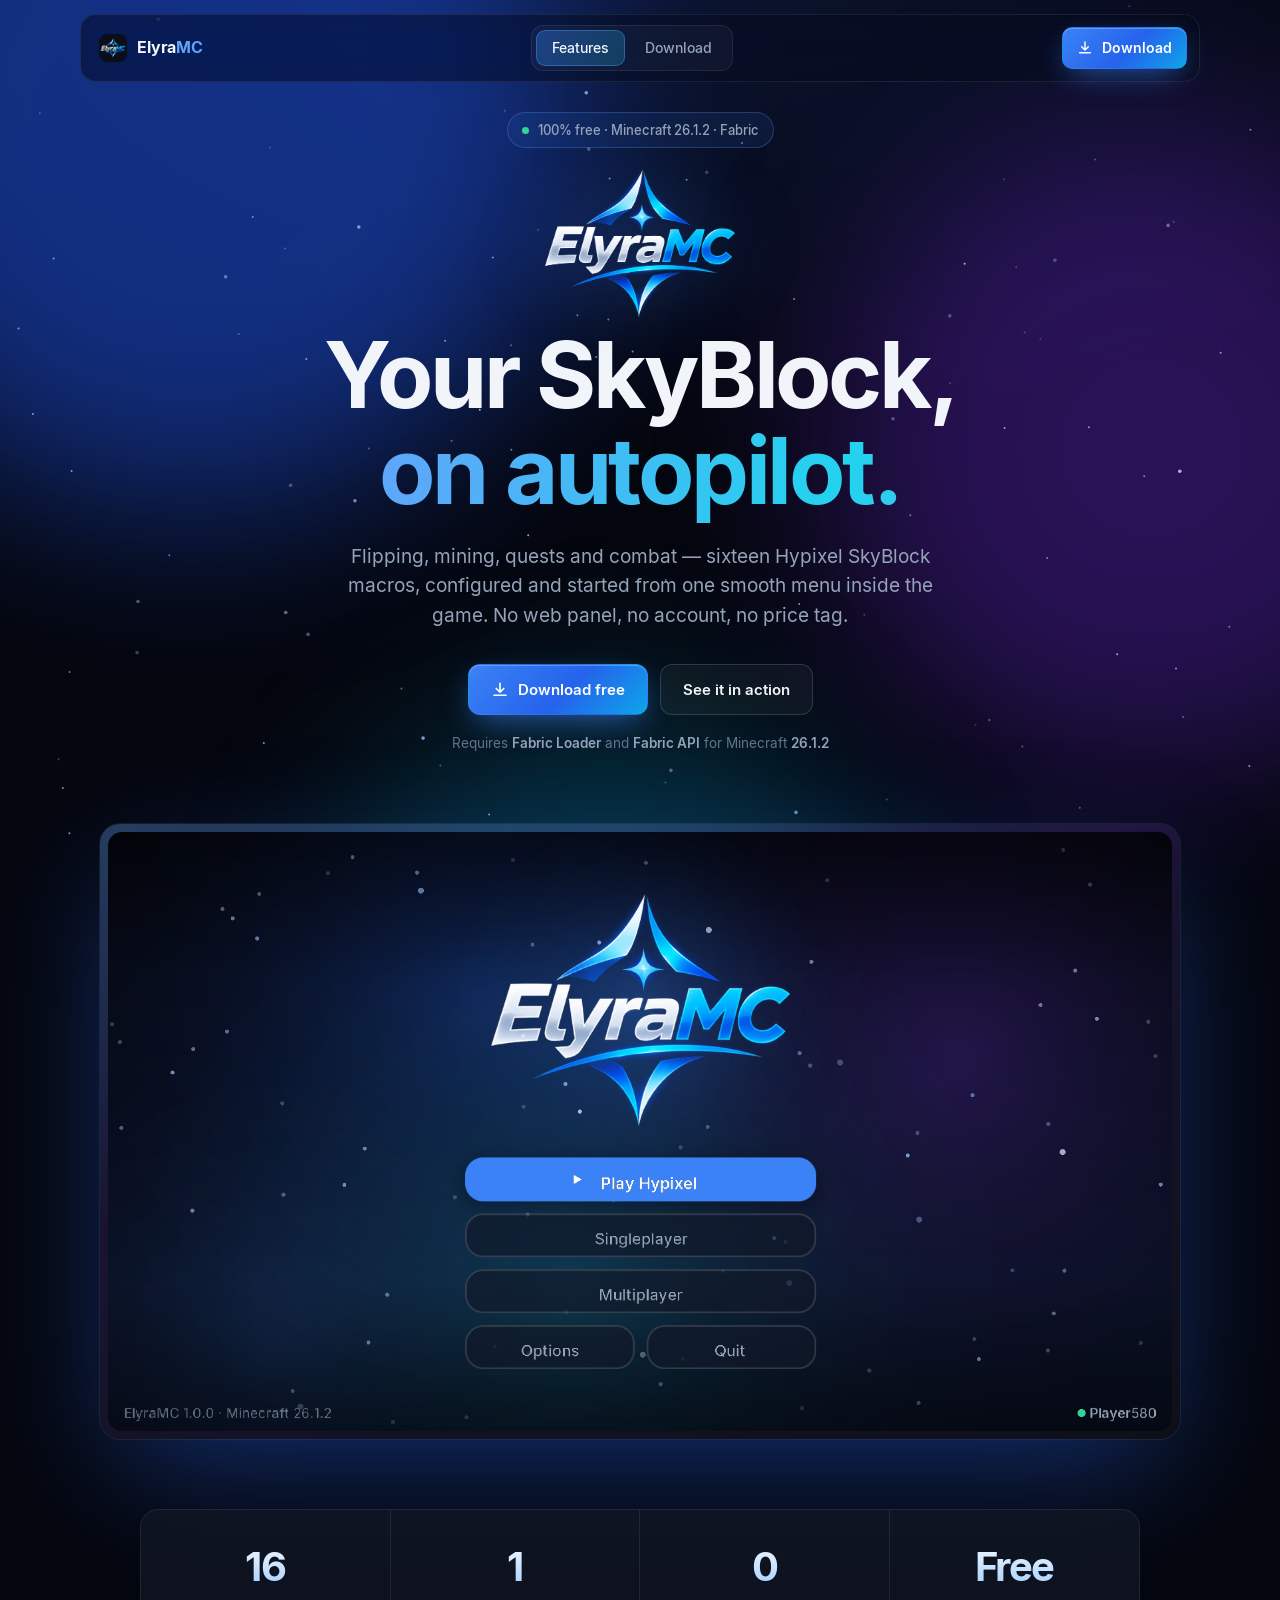
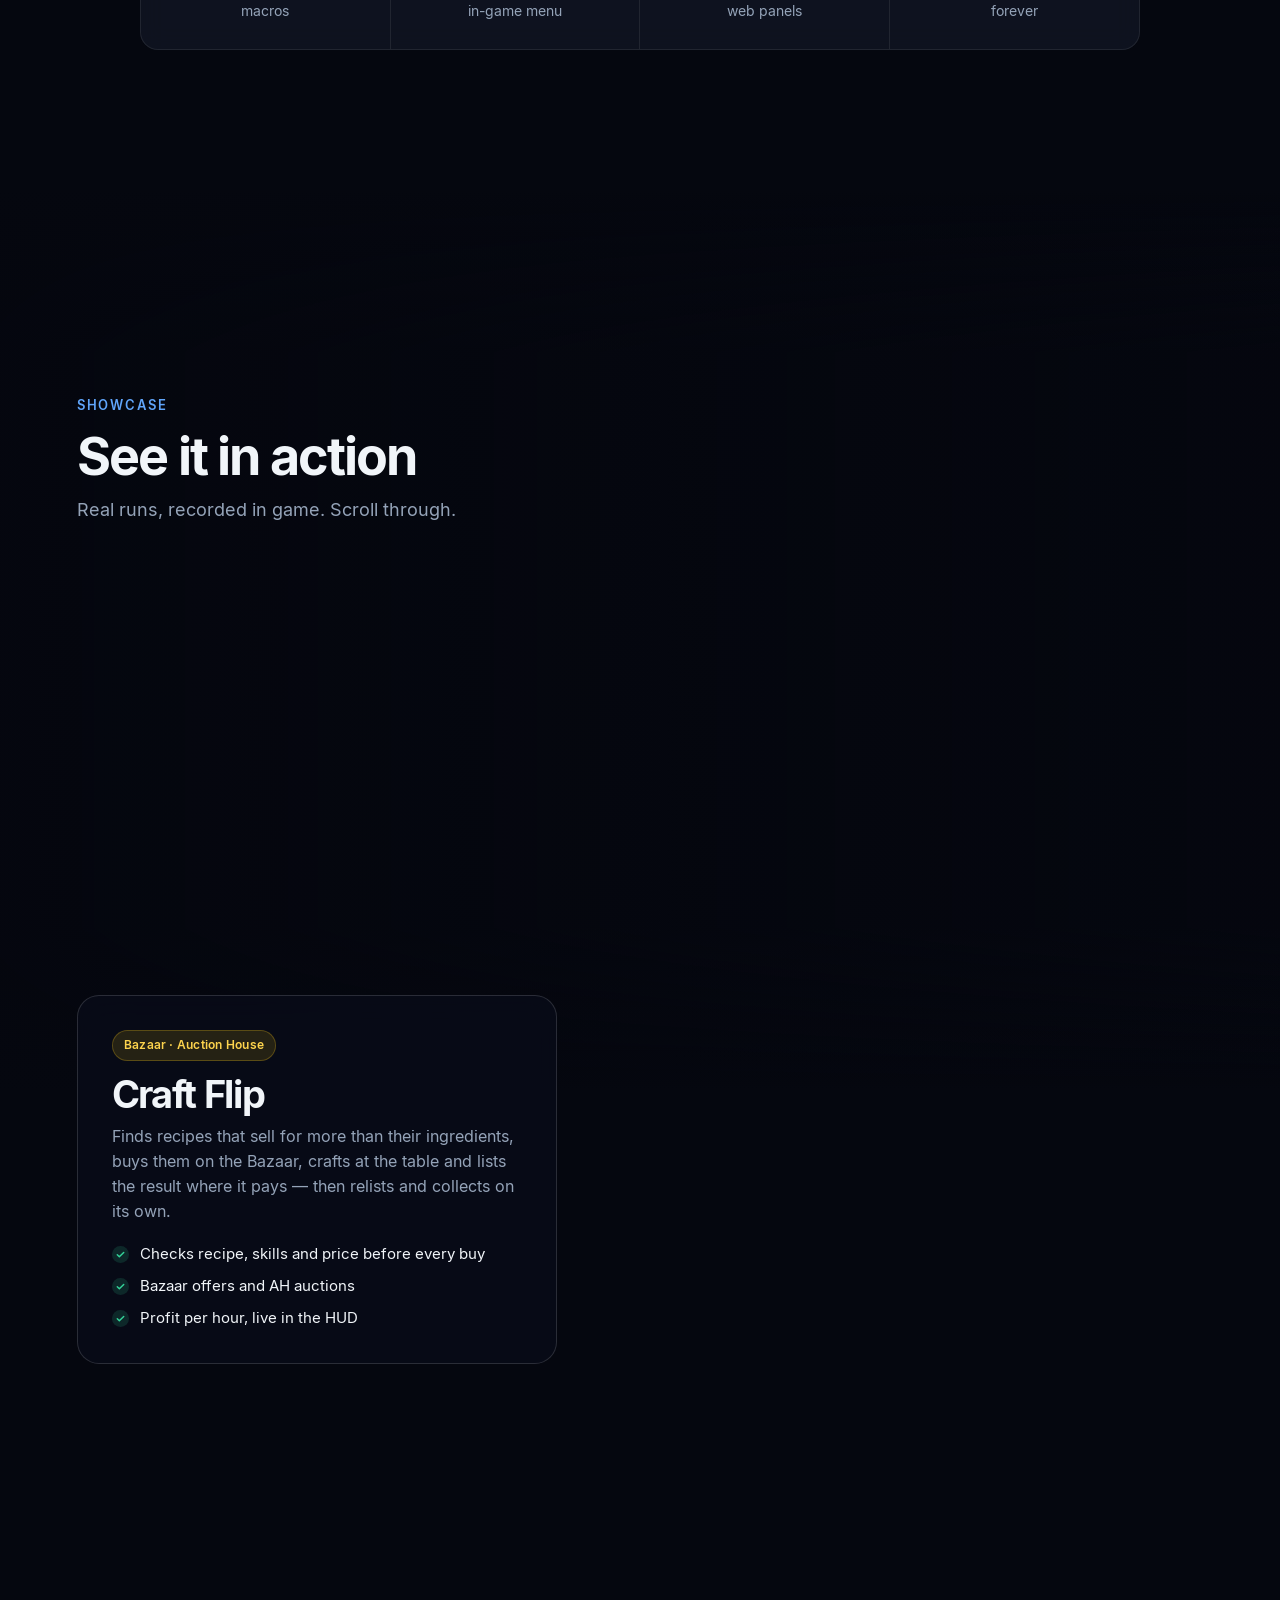
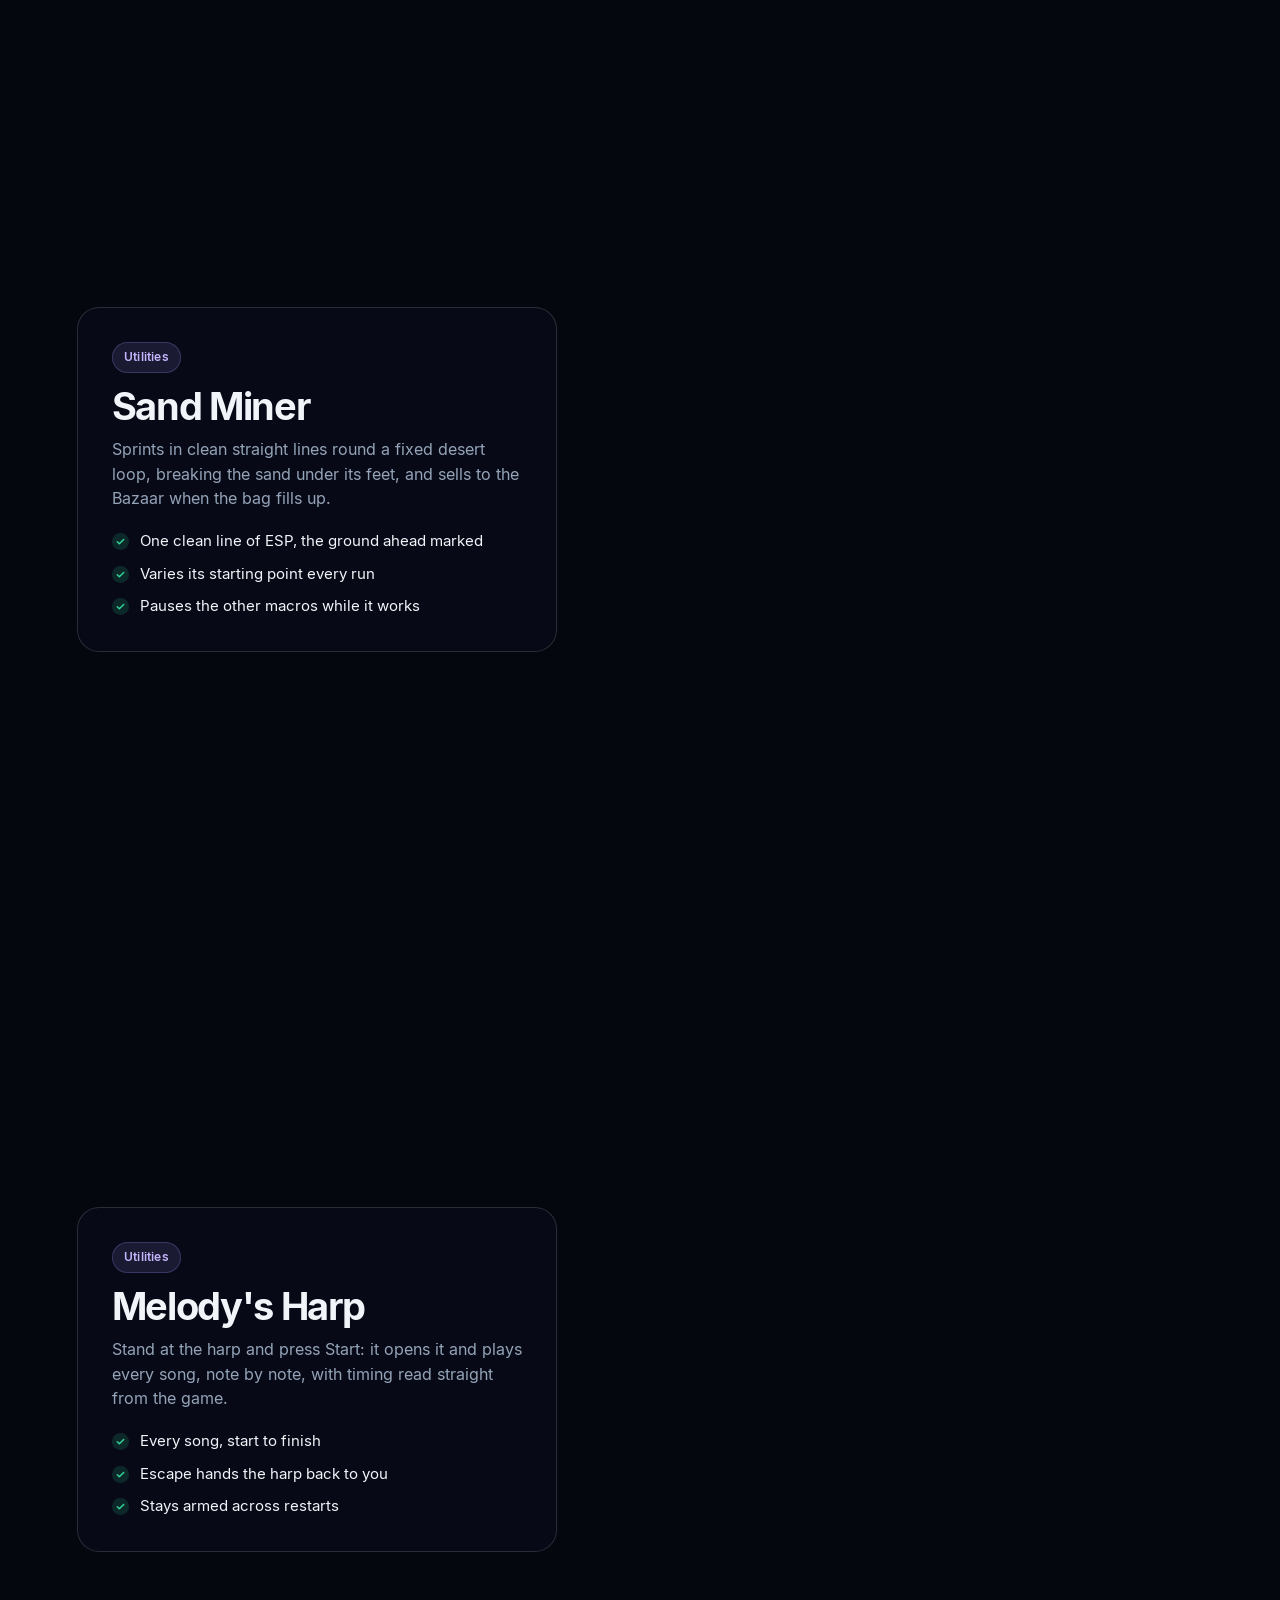
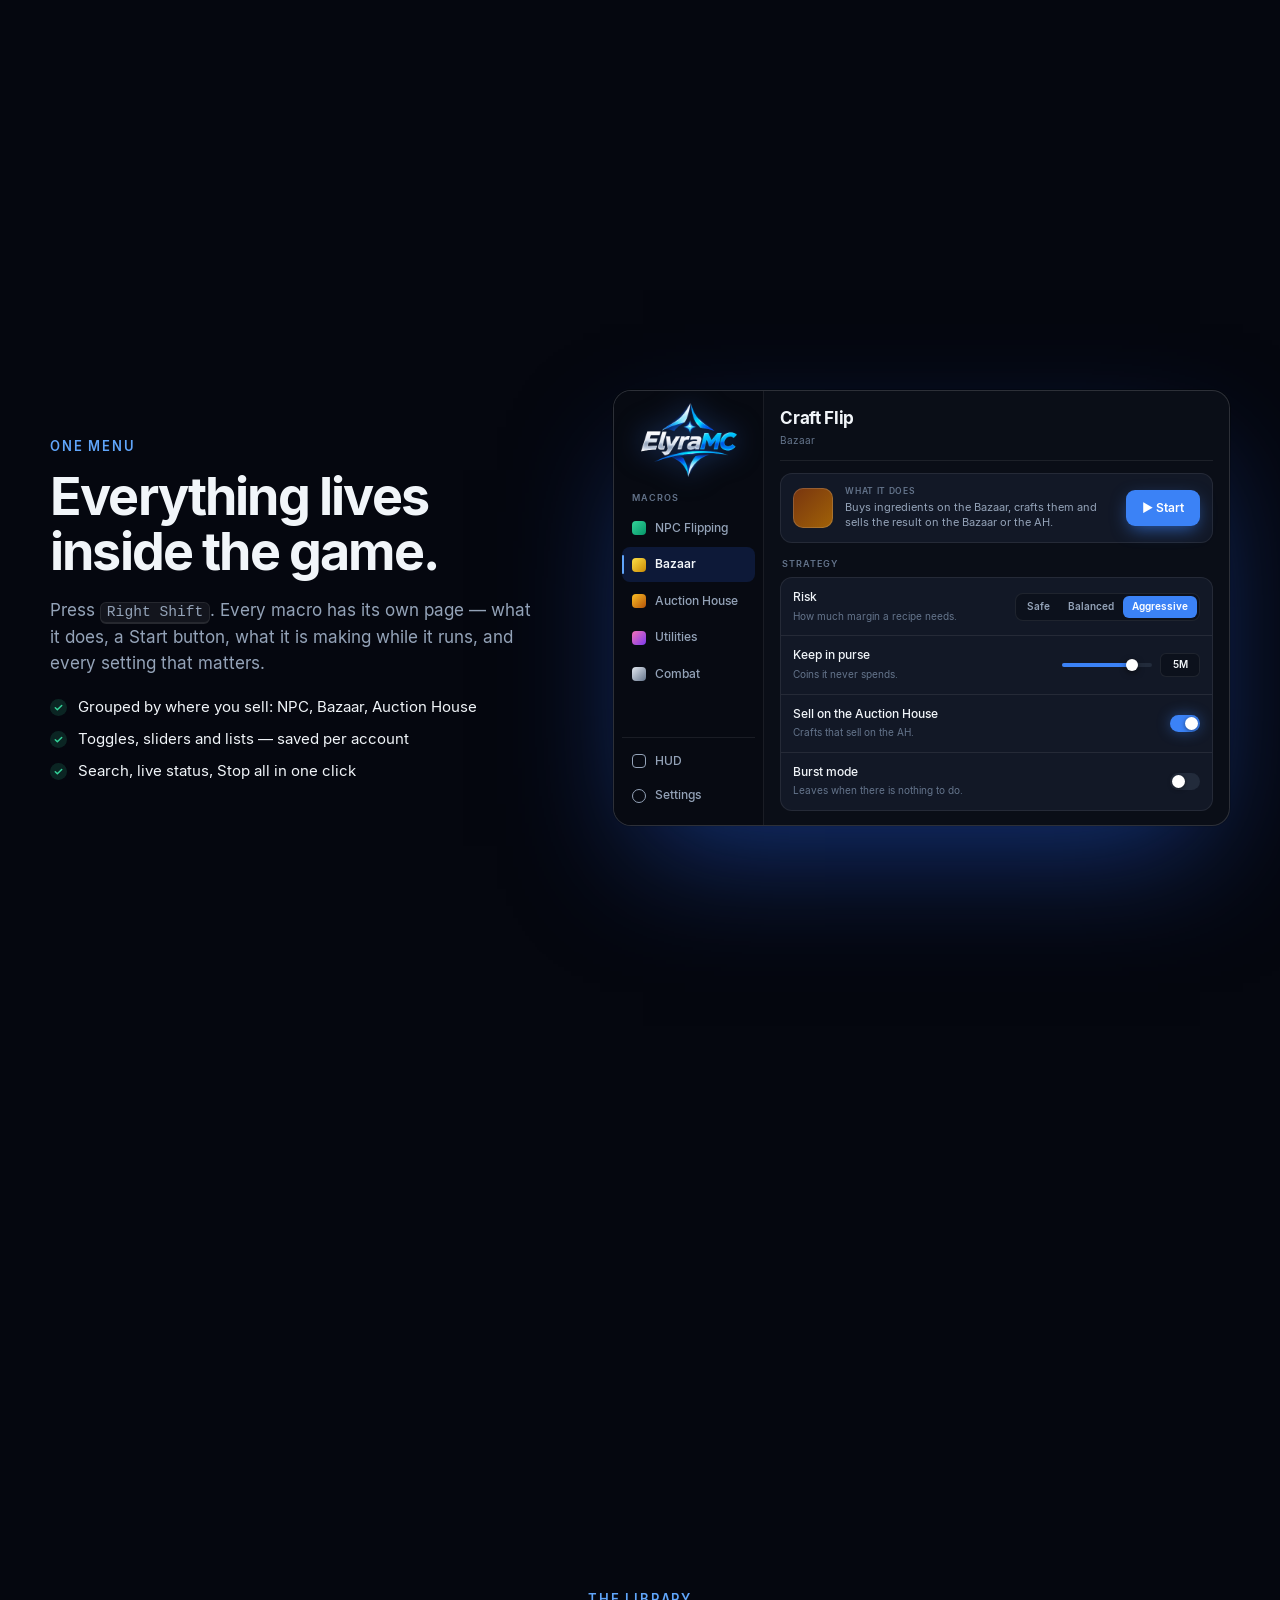
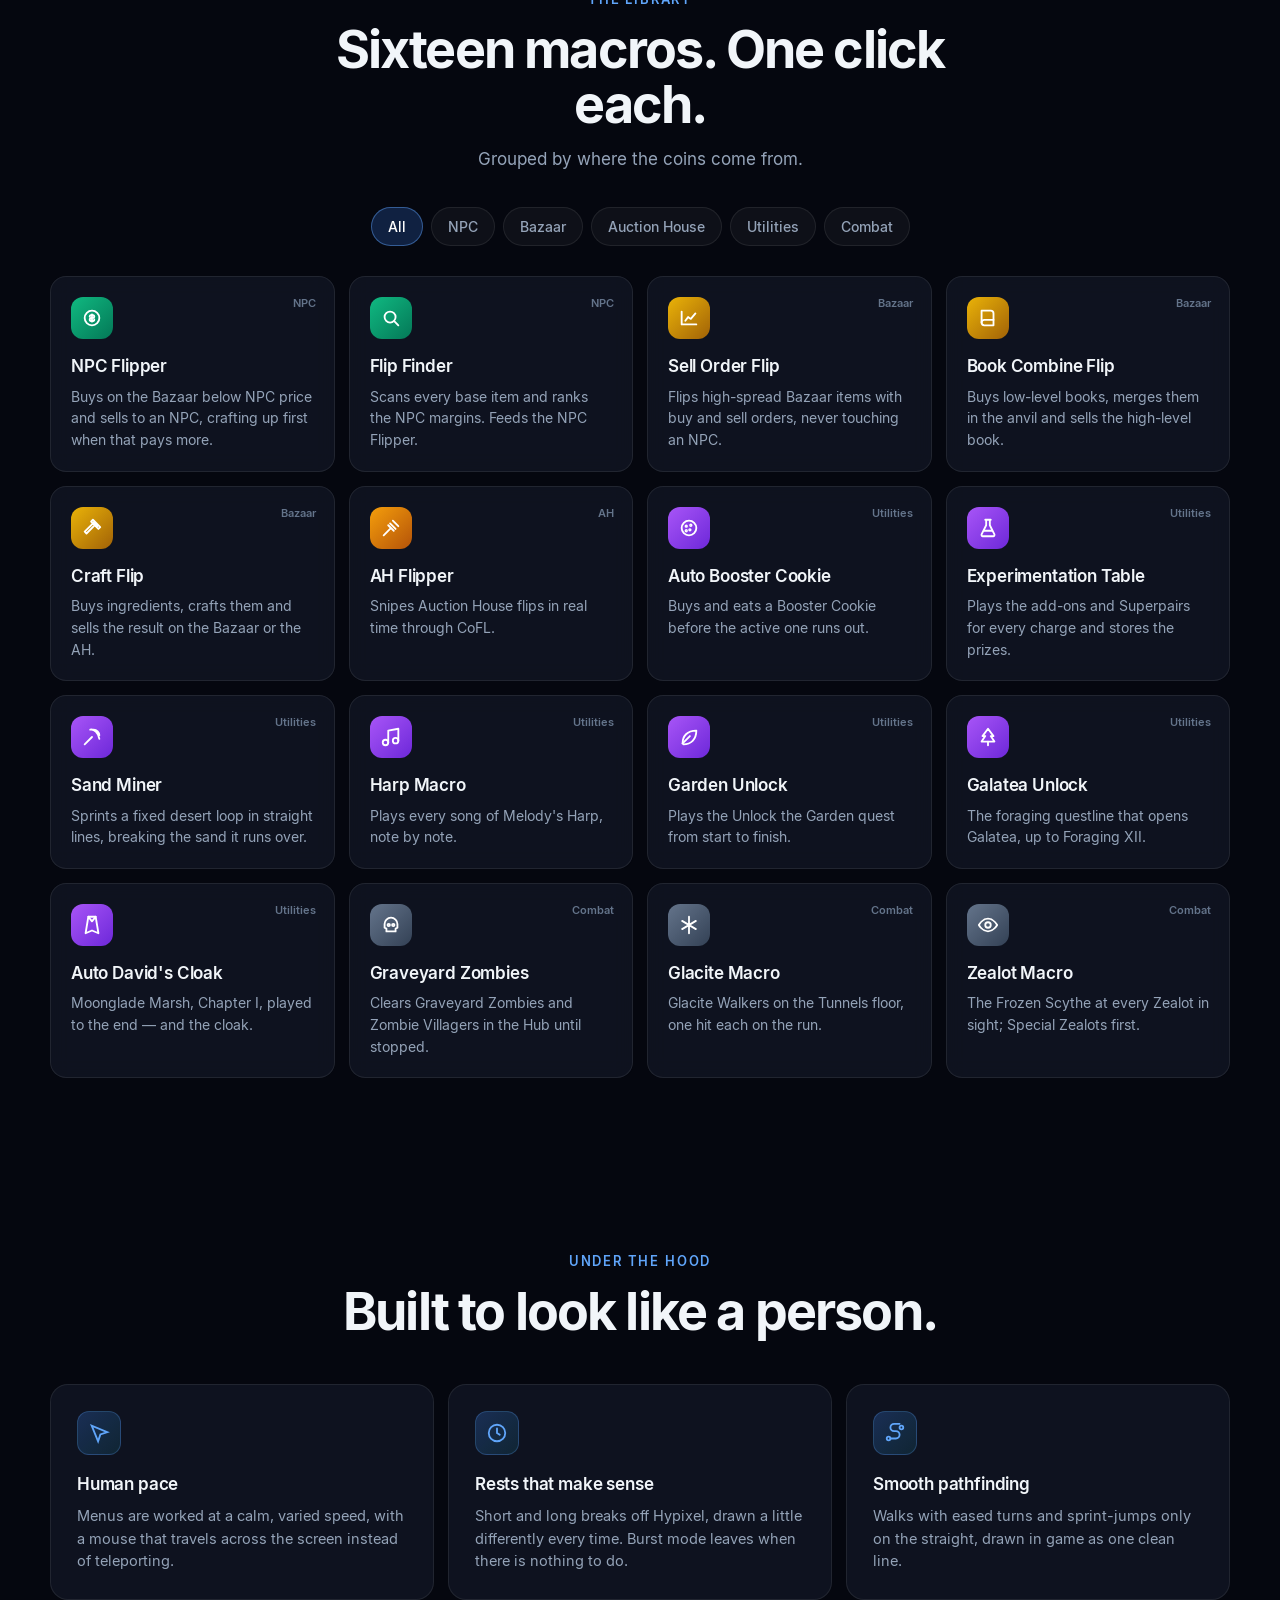
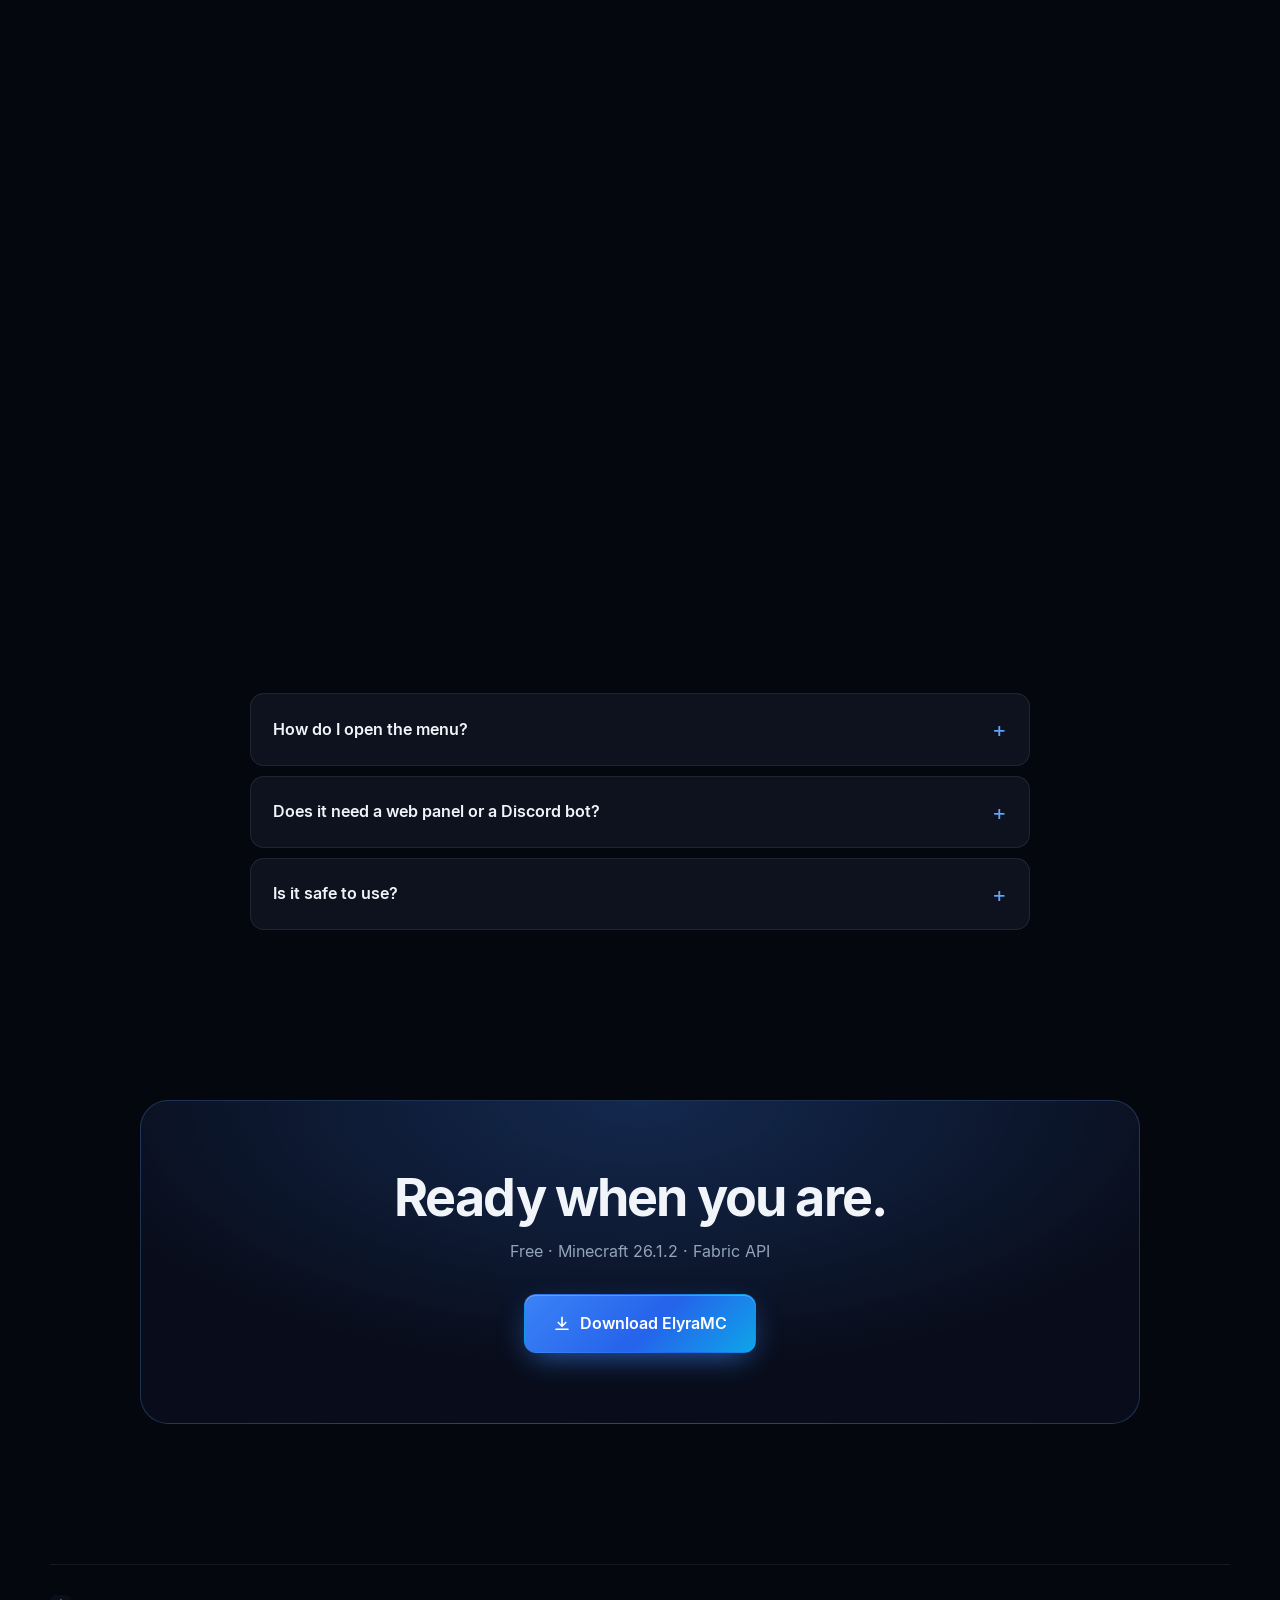
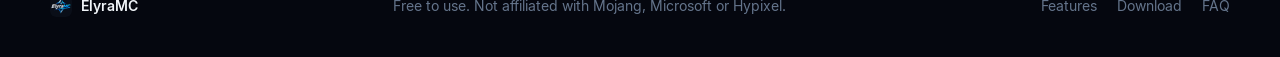
==== index.html @ c01da73b "Download website: Features and Download tabs with video showcase Static site in website/: animated h" ====
<!doctype html>
<html lang="en">
<head>
  <meta charset="utf-8">
  <meta name="viewport" content="width=device-width, initial-scale=1">
  <title>ElyraMC — Free Hypixel SkyBlock Macros</title>
  <meta name="description" content="ElyraMC is a free Fabric mod for Minecraft 26.1.2 with Hypixel SkyBlock macros — flipping, mining, quests and combat — run from one smooth in-game menu.">
  <meta name="theme-color" content="#05070f">
  <link rel="icon" href="assets/img/icon.png">
  <link rel="stylesheet" href="style.css">
</head>
<body>
  <canvas id="sky" aria-hidden="true"></canvas>
  <div class="aurora" aria-hidden="true"><span></span><span></span><span></span></div>

  <header class="nav" id="nav">
    <a class="brand" href="#features" data-tab="features">
      <img src="assets/img/icon.png" alt="" width="28" height="28">
      <span>Elyra<b>MC</b></span>
    </a>
    <nav class="tabs" role="tablist">
      <a href="#features" data-tab="features" role="tab">Features</a>
      <a href="#download" data-tab="download" role="tab">Download</a>
      <span class="tab-pill" aria-hidden="true"></span>
    </nav>
    <a class="btn btn-primary btn-sm" href="#download" data-tab="download">
      <svg viewBox="0 0 24 24" aria-hidden="true"><path d="M12 3v12m0 0l-5-5m5 5l5-5M4 19h16"/></svg>
      Download
    </a>
  </header>

  <!-- ═══════════════════════════════ FEATURES ═══════════════════════════════ -->
  <main class="view" id="view-features">

    <section class="hero">
      <div class="badge reveal"><span class="dot"></span>100% free · Minecraft 26.1.2 · Fabric</div>
      <img class="hero-logo reveal" src="assets/img/logo.png" alt="ElyraMC" width="512" height="395">
      <h1 class="reveal">Your SkyBlock,<br><span class="grad">on autopilot.</span></h1>
      <p class="lead reveal">Flipping, mining, quests and combat — sixteen Hypixel SkyBlock macros, configured and started from one smooth menu inside the game. No web panel, no account, no price tag.</p>
      <div class="cta reveal">
        <a class="btn btn-primary" href="#download" data-tab="download">
          <svg viewBox="0 0 24 24" aria-hidden="true"><path d="M12 3v12m0 0l-5-5m5 5l5-5M4 19h16"/></svg>
          Download free
        </a>
        <a class="btn btn-ghost" href="#showcase">See it in action</a>
      </div>
      <p class="req reveal">Requires <b>Fabric Loader</b> and <b>Fabric API</b> for Minecraft <b>26.1.2</b></p>

      <div class="hero-shot reveal">
        <div class="frame">
          <img src="assets/img/shot-title.png" alt="ElyraMC's title screen in Minecraft" loading="lazy">
        </div>
      </div>
    </section>

    <section class="stats">
      <div class="stat reveal"><b data-count="16">0</b><span>macros</span></div>
      <div class="stat reveal"><b data-count="1">0</b><span>in-game menu</span></div>
      <div class="stat reveal"><b data-count="0">0</b><span>web panels</span></div>
      <div class="stat reveal"><b>Free</b><span>forever</span></div>
    </section>

    <!-- Showcase: the video behind the text changes as you scroll. -->
    <section class="showcase" id="showcase">
      <div class="showcase-stage" aria-hidden="true">
        <div class="video" data-video="NPHD6YFEWl4"></div>
        <div class="video" data-video="rk6HtUtJcAM"></div>
        <div class="video" data-video="0pKGJqAX6Tg"></div>
        <div class="stage-shade"></div>
      </div>
      <div class="showcase-head">
        <span class="eyebrow">Showcase</span>
        <h2>See it in action</h2>
        <p>Real runs, recorded in game. Scroll through.</p>
      </div>
      <div class="chapter" data-index="0">
        <div class="chapter-card">
          <span class="chip chip-bazaar">Bazaar · Auction House</span>
          <h3>Craft Flip</h3>
          <p>Finds recipes that sell for more than their ingredients, buys them on the Bazaar, crafts at the table and lists the result where it pays — then relists and collects on its own.</p>
          <ul class="ticks"><li>Checks recipe, skills and price before every buy</li><li>Bazaar offers and AH auctions</li><li>Profit per hour, live in the HUD</li></ul>
        </div>
      </div>
      <div class="chapter" data-index="1">
        <div class="chapter-card">
          <span class="chip chip-other">Utilities</span>
          <h3>Sand Miner</h3>
          <p>Sprints in clean straight lines round a fixed desert loop, breaking the sand under its feet, and sells to the Bazaar when the bag fills up.</p>
          <ul class="ticks"><li>One clean line of ESP, the ground ahead marked</li><li>Varies its starting point every run</li><li>Pauses the other macros while it works</li></ul>
        </div>
      </div>
      <div class="chapter" data-index="2">
        <div class="chapter-card">
          <span class="chip chip-other">Utilities</span>
          <h3>Melody's Harp</h3>
          <p>Stand at the harp and press Start: it opens it and plays every song, note by note, with timing read straight from the game.</p>
          <ul class="ticks"><li>Every song, start to finish</li><li>Escape hands the harp back to you</li><li>Stays armed across restarts</li></ul>
        </div>
      </div>
    </section>

    <!-- The menu, live. -->
    <section class="split">
      <div class="split-text reveal">
        <span class="eyebrow">One menu</span>
        <h2>Everything lives<br>inside the game.</h2>
        <p>Press <kbd>Right Shift</kbd>. Every macro has its own page — what it does, a Start button, what it is making while it runs, and every setting that matters.</p>
        <ul class="ticks"><li>Grouped by where you sell: NPC, Bazaar, Auction House</li><li>Toggles, sliders and lists — saved per account</li><li>Search, live status, Stop all in one click</li></ul>
      </div>
      <div class="split-art reveal">
        <div class="mock-menu" id="mockMenu">
          <aside>
            <img src="assets/img/logo.png" alt="" class="mm-logo">
            <small>MACROS</small>
            <a class="mm-nav on"><i class="ic ic-npc"></i>NPC Flipping</a>
            <a class="mm-nav"><i class="ic ic-bz"></i>Bazaar</a>
            <a class="mm-nav"><i class="ic ic-ah"></i>Auction House</a>
            <a class="mm-nav"><i class="ic ic-ut"></i>Utilities</a>
            <a class="mm-nav"><i class="ic ic-cb"></i>Combat</a>
            <div class="mm-bottom"><a class="mm-nav"><i class="ic ic-hud"></i>HUD</a><a class="mm-nav"><i class="ic ic-set"></i>Settings</a></div>
          </aside>
          <div class="mm-main">
            <div class="mm-head"><div><b>Craft Flip</b><small>Bazaar</small></div><span class="mm-run">● 1 running</span></div>
            <div class="mm-hero">
              <div class="mm-tile"></div>
              <p><small>WHAT IT DOES</small>Buys ingredients on the Bazaar, crafts them and sells the result on the Bazaar or the AH.</p>
              <button class="mm-start" id="mmStart"><span>▶</span> Start</button>
            </div>
            <small class="mm-group">STRATEGY</small>
            <div class="mm-card">
              <div class="mm-row"><div><b>Risk</b><small>How much margin a recipe needs.</small></div><div class="seg" id="mmSeg"><span>Safe</span><span class="on">Balanced</span><span>Aggressive</span></div></div>
              <div class="mm-row"><div><b>Keep in purse</b><small>Coins it never spends.</small></div><div class="slider"><i id="mmSlide"></i><em id="mmSlideVal">2.5M</em></div></div>
              <div class="mm-row"><div><b>Sell on the Auction House</b><small>Crafts that sell on the AH.</small></div><div class="tgl on" data-tgl></div></div>
              <div class="mm-row"><div><b>Burst mode</b><small>Leaves when there is nothing to do.</small></div><div class="tgl" data-tgl></div></div>
            </div>
          </div>
        </div>
      </div>
    </section>

    <!-- The HUD, live. -->
    <section class="split split-rev">
      <div class="split-text reveal">
        <span class="eyebrow">Live HUD</span>
        <h2>Know what it's making,<br>at a glance.</h2>
        <p>A card for every running macro: profit per hour, what it has made, the next break and the session, with the profit drawn as a curve. Notifications slide in when something sells or needs you.</p>
        <ul class="ticks"><li>Drag every card anywhere on screen</li><li>Ping, TPS and FPS in one strip</li><li>A soft outline while a macro has the controls</li></ul>
      </div>
      <div class="split-art reveal">
        <div class="hud-wrap">
          <div class="hud-card">
            <div class="hud-head"><div class="hud-tile"></div><div><b>Craft Flip</b><small>Running</small></div><span class="live"></span></div>
            <div class="hud-grid">
              <div><small>PROFIT / HR</small><b class="good" data-money="4820000">0</b></div>
              <div class="r"><small>NEXT BREAK</small><b id="hudBreak">12m 30s</b></div>
              <div><small>MADE</small><b class="good" data-money="3410000">0</b></div>
              <div class="r"><small>SESSION</small><b id="hudSession">42m 02s</b></div>
            </div>
            <div class="hud-bar"><i></i></div>
            <svg class="hud-spark" viewBox="0 0 300 60" preserveAspectRatio="none" aria-hidden="true">
              <defs><linearGradient id="sparkFill" x1="0" y1="0" x2="0" y2="1"><stop offset="0" stop-color="#34d399" stop-opacity=".35"/><stop offset="1" stop-color="#34d399" stop-opacity="0"/></linearGradient></defs>
              <path class="spark-fill" d=""/><path class="spark-line" d=""/>
            </svg>
            <p class="hud-step">Listing Hyperion on the Auction House at 1.12B</p>
          </div>
          <div class="toast t1"><i class="tb good"></i><div><b>Sold Hyperion</b><small>+18.4M profit after tax</small></div></div>
          <div class="toast t2"><i class="tb warn"></i><div><b>Short rest</b><small>Back in 11 minutes</small></div></div>
        </div>
      </div>
    </section>

    <!-- Every macro. -->
    <section class="library" id="macros">
      <div class="section-head reveal">
        <span class="eyebrow">The library</span>
        <h2>Sixteen macros. One click each.</h2>
        <p>Grouped by where the coins come from.</p>
      </div>
      <div class="filters reveal" id="filters">
        <button class="on" data-f="all">All</button>
        <button data-f="npc">NPC</button>
        <button data-f="bz">Bazaar</button>
        <button data-f="ah">Auction House</button>
        <button data-f="ut">Utilities</button>
        <button data-f="cb">Combat</button>
      </div>
      <div class="grid" id="grid"></div>
    </section>

    <!-- Why it holds up. -->
    <section class="why">
      <div class="section-head reveal">
        <span class="eyebrow">Under the hood</span>
        <h2>Built to look like a person.</h2>
      </div>
      <div class="why-grid">
        <div class="why-card reveal"><i class="wi wi-pace"></i><h4>Human pace</h4><p>Menus are worked at a calm, varied speed, with a mouse that travels across the screen instead of teleporting.</p></div>
        <div class="why-card reveal"><i class="wi wi-rest"></i><h4>Rests that make sense</h4><p>Short and long breaks off Hypixel, drawn a little differently every time. Burst mode leaves when there is nothing to do.</p></div>
        <div class="why-card reveal"><i class="wi wi-path"></i><h4>Smooth pathfinding</h4><p>Walks with eased turns and sprint-jumps only on the straight, drawn in game as one clean line.</p></div>
        <div class="why-card reveal"><i class="wi wi-safe"></i><h4>Failsafes</h4><p>A stuck watchdog, a circuit breaker for repeated problems, and every macro stops on a ban screen.</p></div>
        <div class="why-card reveal"><i class="wi wi-ping"></i><h4>Ping-aware clicks</h4><p>Clicks the moment a button appears, paced to your connection — never spammed.</p></div>
        <div class="why-card reveal"><i class="wi wi-bell"></i><h4>In-game notifications</h4><p>Sales, rests and anything that needs you, as toasts in the corner. Nothing leaves your game.</p></div>
      </div>
    </section>

    <section class="faq" id="faq">
      <div class="section-head reveal"><span class="eyebrow">FAQ</span><h2>Before you start</h2></div>
      <div class="faq-list">
        <details class="reveal"><summary>Is ElyraMC really free?</summary><p>Yes. No licence, no account, no subscription. Download the jar and play.</p></details>
        <details class="reveal"><summary>What do I need to run it?</summary><p>Minecraft <b>26.1.2</b> with <b>Fabric Loader</b> and <b>Fabric API</b> installed. ElyraMC is a single jar that goes in your <code>mods</code> folder.</p></details>
        <details class="reveal"><summary>How do I open the menu?</summary><p>Join a world or a server and press <kbd>Right Shift</kbd>. You can change the key in the menu's Settings.</p></details>
        <details class="reveal"><summary>Does it need a web panel or a Discord bot?</summary><p>No. Everything — every macro, setting and notification — lives inside the game.</p></details>
        <details class="reveal"><summary>Is it safe to use?</summary><p>Macros are against Hypixel's rules, and no mod can promise you will never be caught. ElyraMC is built to behave like a person and stops everything on a ban screen, but you use it at your own risk.</p></details>
      </div>
    </section>

    <section class="final reveal">
      <h2>Ready when you are.</h2>
      <p>Free · Minecraft 26.1.2 · Fabric API</p>
      <a class="btn btn-primary btn-lg" href="#download" data-tab="download">
        <svg viewBox="0 0 24 24" aria-hidden="true"><path d="M12 3v12m0 0l-5-5m5 5l5-5M4 19h16"/></svg>
        Download ElyraMC
      </a>
    </section>
  </main>

  <!-- ═══════════════════════════════ DOWNLOAD ═══════════════════════════════ -->
  <main class="view" id="view-download" hidden>
    <section class="dl">
      <div class="dl-head reveal">
        <span class="eyebrow">Download</span>
        <h1>Get Elyra<span class="grad">MC</span></h1>
        <p>One jar. Free, for good.</p>
      </div>

      <div class="dl-card reveal">
        <img src="assets/img/icon.png" alt="" class="dl-icon" width="72" height="72">
        <div class="dl-info">
          <b>ElyraMC 1.0.0</b>
          <div class="dl-tags"><span>Minecraft 26.1.2</span><span>Fabric</span><span>2.5 MB</span></div>
          <code class="dl-sha" title="SHA-256">SHA-256 d33a8745…5d91e1c</code>
        </div>
        <a class="btn btn-primary btn-lg" href="downloads/elyramc-1.0.0-26.1.2.jar" download>
          <svg viewBox="0 0 24 24" aria-hidden="true"><path d="M12 3v12m0 0l-5-5m5 5l5-5M4 19h16"/></svg>
          Download .jar
        </a>
      </div>

      <div class="steps">
        <div class="step reveal">
          <span class="num">1</span>
          <h4>Install Fabric Loader</h4>
          <p>Run the Fabric installer and pick Minecraft <b>26.1.2</b>, or create a Fabric 26.1.2 instance in Prism, MultiMC or Modrinth.</p>
          <a class="link" href="https://fabricmc.net/use/installer/" target="_blank" rel="noopener">fabricmc.net/use/installer ↗</a>
        </div>
        <div class="step reveal">
          <span class="num">2</span>
          <h4>Add Fabric API</h4>
          <p>Download Fabric API for <b>26.1.2</b> and drop it into your <code>mods</code> folder. ElyraMC needs it to load.</p>
          <a class="link" href="https://modrinth.com/mod/fabric-api" target="_blank" rel="noopener">modrinth.com/mod/fabric-api ↗</a>
        </div>
        <div class="step reveal">
          <span class="num">3</span>
          <h4>Drop in ElyraMC</h4>
          <p>Put <code>elyramc-1.0.0-26.1.2.jar</code> in the same <code>mods</code> folder, start the game, join SkyBlock and press <kbd>Right Shift</kbd>.</p>
        </div>
      </div>

      <div class="dl-note reveal">
        <i class="wi wi-safe"></i>
        <p>Macros are against Hypixel's rules. ElyraMC is free and comes with no warranty — use it at your own risk.</p>
      </div>

      <div class="changelog reveal">
        <h3>What's in 1.0.0</h3>
        <ul>
          <li>A new in-game menu: a page per macro with Start, live stats and settings</li>
          <li>Animated ElyraMC title screen</li>
          <li>Live HUD with profit curve, and in-game notifications</li>
          <li>Cleaner pathfinding ESP</li>
          <li>Sixteen macros across NPC, Bazaar, AH, utilities and combat</li>
        </ul>
      </div>
    </section>
  </main>

  <footer class="foot">
    <div class="foot-brand"><img src="assets/img/icon.png" alt="" width="22" height="22"><span>ElyraMC</span></div>
    <p>Free to use. Not affiliated with Mojang, Microsoft or Hypixel.</p>
    <nav><a href="#features" data-tab="features">Features</a><a href="#download" data-tab="download">Download</a><a href="#faq" data-tab="features">FAQ</a></nav>
  </footer>

  <script src="app.js"></script>
</body>
</html>
---- style.css ----
/* ElyraMC — the download site. The same palette as the in-game UI: deep navy glass, one
   blue-to-cyan accent from the logo, a violet glow, Inter. */

@font-face { font-family: "Inter"; src: url("assets/fonts/inter_regular.ttf") format("truetype"); font-weight: 400; font-display: swap; }
@font-face { font-family: "Inter"; src: url("assets/fonts/inter_medium.ttf") format("truetype"); font-weight: 500; font-display: swap; }
@font-face { font-family: "Inter"; src: url("assets/fonts/inter_semibold.ttf") format("truetype"); font-weight: 600; font-display: swap; }
@font-face { font-family: "Inter"; src: url("assets/fonts/inter_bold.ttf") format("truetype"); font-weight: 700 800; font-display: swap; }

:root {
  --bg: #05070f;
  --bg-2: #0a0f1e;
  --card: rgba(18, 24, 38, 0.72);
  --card-solid: #121826;
  --line: rgba(255, 255, 255, 0.08);
  --line-2: rgba(255, 255, 255, 0.14);
  --text: #f1f5f9;
  --dim: #94a3b8;
  --faint: #64748b;
  --accent: #3b82f6;
  --accent-2: #60a5fa;
  --cyan: #22d3ee;
  --violet: #8b5cf6;
  --good: #34d399;
  --warn: #fbbf24;
  --radius: 18px;
  --ease: cubic-bezier(.2, .8, .2, 1);
}

* { box-sizing: border-box; margin: 0; padding: 0; }
html { scroll-behavior: smooth; }
body {
  font-family: "Inter", system-ui, sans-serif;
  background: var(--bg);
  color: var(--text);
  line-height: 1.55;
  -webkit-font-smoothing: antialiased;
  overflow-x: hidden;
}
img { display: block; max-width: 100%; height: auto; }
a { color: inherit; text-decoration: none; }
code, kbd {
  font-family: ui-monospace, SFMono-Regular, Consolas, monospace;
  font-size: .86em;
  background: rgba(255, 255, 255, .06);
  border: 1px solid var(--line);
  border-radius: 6px;
  padding: .1em .4em;
}
kbd { border-bottom-width: 2px; }

/* ── The sky behind everything ────────────────────────────────────────────── */
#sky { position: fixed; inset: 0; width: 100%; height: 100%; z-index: -1; }
.aurora { position: fixed; inset: 0; z-index: -2; overflow: hidden; background: radial-gradient(120% 80% at 50% 0%, #0b1430 0%, var(--bg) 60%); }
.aurora span { position: absolute; border-radius: 50%; filter: blur(90px); opacity: .55; will-change: transform; }
.aurora span:nth-child(1) { width: 60vmax; height: 60vmax; left: -15vmax; top: -20vmax; background: #1d4ed8; animation: drift1 26s ease-in-out infinite alternate; }
.aurora span:nth-child(2) { width: 50vmax; height: 50vmax; right: -15vmax; top: 10vmax; background: #6d28d9; opacity: .35; animation: drift2 32s ease-in-out infinite alternate; }
.aurora span:nth-child(3) { width: 45vmax; height: 45vmax; left: 25vmax; bottom: -30vmax; background: #0891b2; opacity: .3; animation: drift3 28s ease-in-out infinite alternate; }
@keyframes drift1 { to { transform: translate(18vmax, 12vmax) scale(1.15); } }
@keyframes drift2 { to { transform: translate(-16vmax, 14vmax) scale(.9); } }
@keyframes drift3 { to { transform: translate(-14vmax, -12vmax) scale(1.2); } }

/* ── Navigation ───────────────────────────────────────────────────────────── */
.nav {
  position: fixed; top: 14px; left: 50%; transform: translateX(-50%);
  width: min(1120px, calc(100% - 28px)); z-index: 50;
  display: flex; align-items: center; justify-content: space-between; gap: 16px;
  padding: 10px 12px 10px 18px; border-radius: 16px;
  background: rgba(8, 12, 24, .55); border: 1px solid var(--line);
  backdrop-filter: blur(18px) saturate(140%); -webkit-backdrop-filter: blur(18px) saturate(140%);
  transition: background .3s, box-shadow .3s;
}
.nav.scrolled { background: rgba(8, 12, 24, .82); box-shadow: 0 10px 40px rgba(0, 0, 0, .35); }
.brand { display: flex; align-items: center; gap: 10px; font-weight: 700; letter-spacing: -.01em; }
.brand img { border-radius: 8px; }
.brand b { color: var(--accent-2); }
.tabs { position: relative; display: flex; gap: 4px; padding: 4px; border-radius: 12px; background: rgba(255, 255, 255, .04); border: 1px solid var(--line); }
.tabs a { position: relative; z-index: 1; padding: 7px 16px; border-radius: 9px; font-size: 14px; font-weight: 500; color: var(--dim); transition: color .25s; }
.tabs a.on { color: var(--text); }
.tab-pill { position: absolute; top: 4px; bottom: 4px; left: 4px; width: 0; border-radius: 9px; background: linear-gradient(135deg, rgba(59, 130, 246, .35), rgba(34, 211, 238, .2)); border: 1px solid rgba(96, 165, 250, .35); transition: transform .45s var(--ease), width .45s var(--ease); }

/* ── Buttons ──────────────────────────────────────────────────────────────── */
.btn { display: inline-flex; align-items: center; gap: 9px; padding: 13px 22px; border-radius: 12px; font-weight: 600; font-size: 15px; transition: transform .25s var(--ease), box-shadow .25s, background .25s, border-color .25s; cursor: pointer; border: 1px solid transparent; }
.btn svg { width: 18px; height: 18px; fill: none; stroke: currentColor; stroke-width: 2.2; stroke-linecap: round; stroke-linejoin: round; }
.btn-primary { background: linear-gradient(135deg, var(--accent), #2563eb 55%, #0ea5e9); color: #fff; box-shadow: 0 10px 30px -8px rgba(59, 130, 246, .7), inset 0 1px 0 rgba(255, 255, 255, .25); }
.btn-primary:hover { transform: translateY(-2px); box-shadow: 0 16px 40px -8px rgba(59, 130, 246, .85), inset 0 1px 0 rgba(255, 255, 255, .3); }
.btn-ghost { background: rgba(255, 255, 255, .04); border-color: var(--line-2); color: var(--text); }
.btn-ghost:hover { background: rgba(255, 255, 255, .08); transform: translateY(-2px); }
.btn-sm { padding: 9px 14px; font-size: 14px; border-radius: 10px; }
.btn-sm svg { width: 16px; height: 16px; }
.btn-lg { padding: 16px 28px; font-size: 16px; }

/* ── Type ─────────────────────────────────────────────────────────────────── */
h1, h2, h3 { letter-spacing: -.035em; line-height: 1.05; }
h1 { font-size: clamp(44px, 8vw, 92px); font-weight: 800; }
h2 { font-size: clamp(32px, 5vw, 52px); font-weight: 800; }
h3 { font-size: 30px; font-weight: 700; }
h4 { font-size: 17px; font-weight: 600; letter-spacing: -.01em; }
.grad { background: linear-gradient(100deg, var(--accent-2), var(--cyan) 45%, #a78bfa 90%); -webkit-background-clip: text; background-clip: text; color: transparent; background-size: 200% 100%; animation: shimmer 8s ease-in-out infinite alternate; }
@keyframes shimmer { to { background-position: 100% 0; } }
.eyebrow { display: inline-block; font-size: 13px; font-weight: 600; letter-spacing: .14em; text-transform: uppercase; color: var(--accent-2); margin-bottom: 14px; }
.lead { font-size: clamp(16px, 2vw, 19px); color: var(--dim); max-width: 640px; margin: 22px auto 0; }

/* ── Scroll reveal ────────────────────────────────────────────────────────── */
.reveal { opacity: 0; transform: translateY(28px); transition: opacity .9s var(--ease), transform .9s var(--ease); }
.reveal.in { opacity: 1; transform: none; }

/* ── Hero ─────────────────────────────────────────────────────────────────── */
.view { display: block; animation: viewIn .6s var(--ease); }
.view[hidden] { display: none; }
@keyframes viewIn { from { opacity: 0; transform: translateY(14px); } }
.hero { min-height: 100vh; padding: 112px 20px 40px; text-align: center; display: flex; flex-direction: column; align-items: center; }
.badge { display: inline-flex; align-items: center; gap: 9px; padding: 7px 14px; border-radius: 999px; font-size: 13px; font-weight: 500; color: var(--dim); background: rgba(59, 130, 246, .1); border: 1px solid rgba(96, 165, 250, .25); }
.badge .dot { width: 7px; height: 7px; border-radius: 50%; background: var(--good); box-shadow: 0 0 0 0 rgba(52, 211, 153, .6); animation: ping 2s infinite; }
@keyframes ping { 70% { box-shadow: 0 0 0 9px rgba(52, 211, 153, 0); } 100% { box-shadow: 0 0 0 0 rgba(52, 211, 153, 0); } }
.hero-logo { width: min(190px, 46vw); margin: 22px auto 4px; filter: drop-shadow(0 0 40px rgba(59, 130, 246, .45)); animation: float 6s ease-in-out infinite; }
.hero-logo.reveal.in { animation: float 6s ease-in-out infinite; }
@keyframes float { 50% { transform: translateY(-10px); } }
.hero h1 { margin-top: 6px; }
.cta { display: flex; flex-wrap: wrap; justify-content: center; gap: 12px; margin-top: 34px; }
.req { margin-top: 18px; font-size: 13.5px; color: var(--faint); }
.req b { color: var(--dim); font-weight: 600; }
.hero-shot { width: min(1080px, 100%); margin-top: 70px; perspective: 1600px; }
.hero-shot .frame { border-radius: 20px; padding: 8px; background: linear-gradient(160deg, rgba(96, 165, 250, .35), rgba(139, 92, 246, .15) 40%, rgba(255, 255, 255, .04)); box-shadow: 0 40px 120px -20px rgba(37, 99, 235, .45), 0 0 0 1px var(--line); transform: rotateX(14deg) scale(.96); transform-origin: top; transition: transform 1.2s var(--ease); }
.hero-shot.in .frame { transform: rotateX(0) scale(1); }
.hero-shot img { border-radius: 14px; width: 100%; }

/* ── Stats ────────────────────────────────────────────────────────────────── */
.stats { width: min(1000px, calc(100% - 40px)); margin: 30px auto 0; display: grid; grid-template-columns: repeat(4, 1fr); border: 1px solid var(--line); border-radius: var(--radius); background: var(--card); backdrop-filter: blur(12px); overflow: hidden; }
.stat { padding: 26px 18px; text-align: center; border-right: 1px solid var(--line); }
.stat:last-child { border-right: 0; }
.stat b { display: block; font-size: 40px; font-weight: 800; letter-spacing: -.04em; background: linear-gradient(180deg, #fff, #93c5fd); -webkit-background-clip: text; background-clip: text; color: transparent; }
.stat span { font-size: 14px; color: var(--dim); }

/* ── Showcase: sticky videos ──────────────────────────────────────────────── */
.showcase { position: relative; margin-top: 140px; overflow: clip; isolation: isolate; }
.showcase-stage { position: sticky; top: 0; height: 100vh; overflow: hidden; margin-bottom: -100vh; }
.showcase-stage .video { position: absolute; inset: 0; opacity: 0; transition: opacity 1s var(--ease); overflow: hidden; }
.showcase-stage .video.on { opacity: 1; }
.showcase-stage iframe { position: absolute; top: 50%; left: 50%; width: 177.78vh; min-width: 100%; height: 56.25vw; min-height: 100%; transform: translate(-50%, -50%) scale(1.06); border: 0; pointer-events: none; }
.stage-shade { position: absolute; inset: 0; background: linear-gradient(90deg, rgba(5, 7, 15, .92) 0%, rgba(5, 7, 15, .55) 45%, rgba(5, 7, 15, .15) 100%), linear-gradient(180deg, var(--bg) 0%, transparent 18%, transparent 82%, var(--bg) 100%); }
.showcase-head { position: relative; height: 60vh; display: flex; flex-direction: column; justify-content: center; padding: 0 max(6vw, 24px); }
.showcase-head p { color: var(--dim); margin-top: 12px; font-size: 18px; }
.chapter { position: relative; min-height: 100vh; display: flex; align-items: center; padding: 0 max(6vw, 24px); }
.chapter-card { max-width: 480px; padding: 34px; border-radius: 22px; background: rgba(10, 14, 28, .62); border: 1px solid var(--line-2); backdrop-filter: blur(16px); -webkit-backdrop-filter: blur(16px); opacity: .25; transform: translateY(30px) scale(.97); transition: opacity .7s var(--ease), transform .7s var(--ease); }
.chapter.on .chapter-card { opacity: 1; transform: none; }
.chapter-card h3 { margin: 14px 0 10px; font-size: 38px; }
.chapter-card p { color: var(--dim); }

.chip { display: inline-block; font-size: 12px; font-weight: 600; padding: 5px 11px; border-radius: 999px; letter-spacing: .02em; }
.chip-bazaar { background: rgba(250, 204, 21, .12); color: #fcd34d; border: 1px solid rgba(250, 204, 21, .25); }
.chip-other { background: rgba(167, 139, 250, .12); color: #c4b5fd; border: 1px solid rgba(167, 139, 250, .25); }
.ticks { list-style: none; margin-top: 18px; display: grid; gap: 9px; }
.ticks li { position: relative; padding-left: 28px; color: var(--text); font-size: 15px; }
.ticks li::before { content: ""; position: absolute; left: 0; top: 4px; width: 17px; height: 17px; border-radius: 50%; background: rgba(52, 211, 153, .15) url("data:image/svg+xml,%3Csvg xmlns='http://www.w3.org/2000/svg' viewBox='0 0 24 24' fill='none' stroke='%2334d399' stroke-width='3.2' stroke-linecap='round' stroke-linejoin='round'%3E%3Cpath d='M5 12.5l4.5 4.5L19 7.5'/%3E%3C/svg%3E") center / 11px no-repeat; }

/* ── Split sections ───────────────────────────────────────────────────────── */
.split { width: min(1180px, calc(100% - 40px)); margin: 160px auto 0; display: grid; grid-template-columns: 1fr 1.25fr; gap: 70px; align-items: center; }
.split-rev { grid-template-columns: 1.25fr 1fr; }
.split-rev .split-text { order: 2; }
.split-text p { color: var(--dim); margin-top: 18px; font-size: 17px; }

/* The menu, as it looks in game. */
.mock-menu { display: grid; grid-template-columns: 150px 1fr; border-radius: 18px; overflow: hidden; background: #0a0e17; border: 1px solid var(--line-2); box-shadow: 0 50px 120px -30px rgba(37, 99, 235, .5), 0 0 0 1px rgba(0, 0, 0, .4); font-size: 12px; }
.mock-menu aside { background: #070a12; border-right: 1px solid var(--line); padding: 12px 8px; display: flex; flex-direction: column; gap: 2px; }
.mm-logo { width: 96px; margin: 0 auto 8px; filter: drop-shadow(0 0 14px rgba(59, 130, 246, .5)); }
.mock-menu aside small { color: var(--faint); font-size: 9px; font-weight: 600; letter-spacing: .1em; padding: 4px 10px; }
.mm-nav { display: flex; align-items: center; gap: 9px; padding: 8px 10px; border-radius: 8px; color: var(--dim); font-weight: 500; position: relative; transition: background .3s, color .3s; }
.mm-nav.on { background: rgba(47, 107, 255, .16); color: var(--text); font-weight: 600; }
.mm-nav.on::before { content: ""; position: absolute; left: 0; top: 8px; bottom: 8px; width: 2px; border-radius: 2px; background: var(--accent-2); }
.mm-bottom { margin-top: auto; border-top: 1px solid var(--line); padding-top: 6px; }
.ic { width: 14px; height: 14px; border-radius: 4px; flex: none; }
.ic-npc { background: linear-gradient(135deg, #34d399, #059669); }
.ic-bz { background: linear-gradient(135deg, #fde047, #ca8a04); }
.ic-ah { background: linear-gradient(135deg, #fbbf24, #b45309); }
.ic-ut { background: linear-gradient(135deg, #f472b6, #7c3aed); }
.ic-cb { background: linear-gradient(135deg, #e2e8f0, #64748b); }
.ic-hud, .ic-set { background: transparent; border: 1.5px solid currentColor; }
.ic-set { border-radius: 50%; }
.mm-main { padding: 14px 16px; }
.mm-head { display: flex; justify-content: space-between; align-items: center; padding-bottom: 10px; border-bottom: 1px solid var(--line); }
.mm-head b { font-size: 17px; letter-spacing: -.02em; display: block; }
.mm-head small { color: var(--faint); }
.mm-run { font-size: 10px; font-weight: 600; color: var(--good); background: rgba(52, 211, 153, .12); border: 1px solid rgba(52, 211, 153, .25); padding: 3px 9px; border-radius: 999px; opacity: 0; transition: opacity .4s; }
.mock-menu.running .mm-run { opacity: 1; }
.mm-hero { margin-top: 12px; display: grid; grid-template-columns: 40px 1fr auto; gap: 12px; align-items: center; padding: 12px; border-radius: 12px; background: var(--card-solid); border: 1px solid var(--line); }
.mm-tile { width: 40px; height: 40px; border-radius: 10px; background: linear-gradient(135deg, #78350f, #a16207); box-shadow: inset 0 0 0 1px rgba(255, 255, 255, .15); }
.mm-hero p { color: var(--dim); font-size: 11px; line-height: 1.4; }
.mm-hero small { display: block; color: var(--faint); font-size: 8.5px; font-weight: 600; letter-spacing: .08em; margin-bottom: 2px; }
.mm-start { font: inherit; font-weight: 600; font-size: 12px; color: #fff; border: 0; padding: 9px 16px; border-radius: 9px; background: var(--accent); box-shadow: 0 6px 18px -4px rgba(59, 130, 246, .7); transition: background .3s, box-shadow .3s, color .3s; }
.mock-menu.running .mm-start { background: rgba(248, 113, 113, .2); color: #f87171; box-shadow: none; }
.mm-group { display: block; color: var(--faint); font-size: 9px; font-weight: 600; letter-spacing: .1em; margin: 14px 2px 6px; }
.mm-card { border-radius: 12px; background: var(--card-solid); border: 1px solid var(--line); }
.mm-row { display: flex; justify-content: space-between; align-items: center; gap: 12px; padding: 10px 12px; border-top: 1px solid var(--line); }
.mm-row:first-child { border-top: 0; }
.mm-row b { font-weight: 500; display: block; }
.mm-row small { color: var(--faint); font-size: 10px; }
.seg { display: flex; padding: 2px; border-radius: 8px; background: #0c111c; border: 1px solid var(--line); }
.seg span { padding: 3px 9px; border-radius: 6px; font-size: 10px; font-weight: 600; color: var(--dim); transition: background .35s, color .35s; }
.seg span.on { background: var(--accent); color: #fff; }
.slider { display: flex; align-items: center; gap: 8px; }
.slider::before { content: ""; width: 90px; height: 4px; border-radius: 2px; background: #222b3b; }
.slider i { position: absolute; }
.slider { position: relative; }
.slider i { left: 0; top: 50%; height: 4px; width: 40px; margin-top: -2px; border-radius: 2px; background: var(--accent); transition: width .8s var(--ease); }
.slider i::after { content: ""; position: absolute; right: -6px; top: -4px; width: 12px; height: 12px; border-radius: 50%; background: #fff; box-shadow: 0 2px 6px rgba(0, 0, 0, .5); }
.slider em { font-style: normal; font-size: 10px; font-weight: 600; min-width: 40px; text-align: center; padding: 3px 6px; border-radius: 6px; background: #0c111c; border: 1px solid var(--line); }
.tgl { width: 30px; height: 17px; border-radius: 999px; background: #222b3b; position: relative; transition: background .35s; }
.tgl::after { content: ""; position: absolute; top: 2px; left: 2px; width: 13px; height: 13px; border-radius: 50%; background: #fff; transition: transform .35s var(--ease); box-shadow: 0 1px 4px rgba(0, 0, 0, .5); }
.tgl.on { background: var(--accent); box-shadow: 0 0 14px rgba(59, 130, 246, .45); }
.tgl.on::after { transform: translateX(13px); }

/* The HUD, as it looks in game. */
.hud-wrap { position: relative; height: 420px; }
.hud-card { position: absolute; left: 6%; top: 30px; width: min(340px, 80%); padding: 16px; border-radius: 16px; background: rgba(11, 16, 32, .92); border: 1px solid rgba(255, 255, 255, .12); box-shadow: 0 30px 80px -20px rgba(0, 0, 0, .7), 0 0 60px -20px rgba(59, 130, 246, .4); font-size: 12px; }
.hud-head { display: flex; align-items: center; gap: 11px; padding-bottom: 12px; border-bottom: 1px solid var(--line); }
.hud-head b { color: #c4b5fd; font-size: 15px; display: block; }
.hud-head small { color: var(--dim); }
.hud-tile { width: 34px; height: 34px; border-radius: 9px; background: linear-gradient(135deg, #78350f, #a16207); box-shadow: inset 0 0 0 1px rgba(255, 255, 255, .15); }
.live { margin-left: auto; width: 8px; height: 8px; border-radius: 50%; background: var(--good); box-shadow: 0 0 0 0 rgba(52, 211, 153, .6); animation: ping 1.8s infinite; }
.hud-grid { display: grid; grid-template-columns: 1fr 1fr; gap: 14px 10px; padding: 14px 4px 10px; }
.hud-grid small { color: var(--faint); font-size: 9px; font-weight: 600; letter-spacing: .06em; display: block; }
.hud-grid b { font-size: 20px; font-weight: 700; letter-spacing: -.02em; }
.hud-grid .r { text-align: right; }
.good { color: var(--good); }
.hud-bar { height: 3px; border-radius: 2px; background: #1e293b; overflow: hidden; margin: 4px 4px 12px; }
.hud-bar i { display: block; height: 100%; width: 62%; background: var(--accent); border-radius: 2px; animation: barFill 6s linear infinite; }
@keyframes barFill { from { width: 30%; } to { width: 92%; } }
.hud-spark { width: 100%; height: 64px; border-radius: 9px; background: #0e1526; }
.spark-line { fill: none; stroke: var(--good); stroke-width: 2; stroke-linejoin: round; vector-effect: non-scaling-stroke; }
.spark-fill { fill: url(#sparkFill); }
.hud-step { margin-top: 10px; padding-top: 10px; border-top: 1px solid var(--line); color: var(--dim); font-size: 11px; }
.toast { position: absolute; right: 2%; width: 260px; display: flex; gap: 12px; align-items: center; padding: 13px 14px; border-radius: 14px; background: rgba(11, 16, 32, .94); border: 1px solid rgba(255, 255, 255, .12); box-shadow: 0 20px 50px -10px rgba(0, 0, 0, .7); opacity: 0; transform: translateX(40px); font-size: 12px; }
.toast b { display: block; font-size: 13px; }
.toast small { color: var(--dim); }
.tb { width: 28px; height: 28px; border-radius: 8px; flex: none; position: relative; }
.tb.good { background: rgba(52, 211, 153, .18); box-shadow: inset 3px 0 0 var(--good); }
.tb.warn { background: rgba(251, 191, 36, .18); box-shadow: inset 3px 0 0 var(--warn); }
.toast.t1 { top: 0; }
.toast.t2 { top: 74px; }
.split-art.in .toast.t1 { animation: toastIn 7s var(--ease) 1s infinite; }
.split-art.in .toast.t2 { animation: toastIn 7s var(--ease) 2.2s infinite; }
@keyframes toastIn { 0% { opacity: 0; transform: translateX(40px); } 8%, 70% { opacity: 1; transform: none; } 82%, 100% { opacity: 0; transform: translateX(40px); } }

/* ── Library ──────────────────────────────────────────────────────────────── */
.section-head { text-align: center; max-width: 720px; margin: 0 auto; }
.section-head p { color: var(--dim); margin-top: 14px; font-size: 17px; }
.library { width: min(1180px, calc(100% - 40px)); margin: 170px auto 0; }
.filters { display: flex; flex-wrap: wrap; justify-content: center; gap: 8px; margin: 34px 0 30px; }
.filters button { font: inherit; font-size: 14px; font-weight: 500; color: var(--dim); background: rgba(255, 255, 255, .04); border: 1px solid var(--line); padding: 8px 16px; border-radius: 999px; cursor: pointer; transition: all .25s; }
.filters button:hover { color: var(--text); border-color: var(--line-2); }
.filters button.on { color: #fff; background: rgba(59, 130, 246, .22); border-color: rgba(96, 165, 250, .45); }
.grid { display: grid; grid-template-columns: repeat(auto-fill, minmax(260px, 1fr)); gap: 14px; }
.macro { position: relative; padding: 20px; border-radius: 16px; background: var(--card); border: 1px solid var(--line); backdrop-filter: blur(10px); transition: transform .35s var(--ease), border-color .3s, opacity .4s, background .3s; overflow: hidden; }
.macro::after { content: ""; position: absolute; inset: 0; background: radial-gradient(400px circle at var(--mx, 50%) var(--my, 0%), rgba(96, 165, 250, .14), transparent 45%); opacity: 0; transition: opacity .3s; pointer-events: none; }
.macro:hover { transform: translateY(-4px); border-color: rgba(96, 165, 250, .35); }
.macro:hover::after { opacity: 1; }
.macro.hide { display: none; }
.macro .mi { width: 42px; height: 42px; border-radius: 12px; display: grid; place-items: center; margin-bottom: 14px; }
.macro .mi svg { width: 22px; height: 22px; fill: none; stroke: #fff; stroke-width: 2; stroke-linecap: round; stroke-linejoin: round; }
.macro h4 { margin-bottom: 6px; }
.macro p { color: var(--dim); font-size: 14px; }
.macro .tag { position: absolute; top: 18px; right: 18px; font-size: 11px; font-weight: 600; color: var(--faint); }

/* ── Why ──────────────────────────────────────────────────────────────────── */
.why { width: min(1180px, calc(100% - 40px)); margin: 170px auto 0; }
.why-grid { margin-top: 44px; display: grid; grid-template-columns: repeat(3, 1fr); gap: 14px; }
.why-card { padding: 26px; border-radius: var(--radius); background: var(--card); border: 1px solid var(--line); }
.why-card p { color: var(--dim); font-size: 14.5px; margin-top: 8px; }
.wi { display: grid; place-items: center; width: 44px; height: 44px; border-radius: 12px; margin-bottom: 16px; background: linear-gradient(135deg, rgba(59, 130, 246, .25), rgba(34, 211, 238, .1)); border: 1px solid rgba(96, 165, 250, .25); }
.wi::before { content: ""; width: 22px; height: 22px; background: var(--accent-2); -webkit-mask: var(--m) center / contain no-repeat; mask: var(--m) center / contain no-repeat; }
.wi-pace { --m: url("data:image/svg+xml,%3Csvg xmlns='http://www.w3.org/2000/svg' viewBox='0 0 24 24' fill='none' stroke='black' stroke-width='2' stroke-linecap='round'%3E%3Cpath d='M4 4l7 17 2.5-7.5L21 11z'/%3E%3C/svg%3E"); }
.wi-rest { --m: url("data:image/svg+xml,%3Csvg xmlns='http://www.w3.org/2000/svg' viewBox='0 0 24 24' fill='none' stroke='black' stroke-width='2' stroke-linecap='round'%3E%3Ccircle cx='12' cy='12' r='9'/%3E%3Cpath d='M12 7v5l3 2'/%3E%3C/svg%3E"); }
.wi-path { --m: url("data:image/svg+xml,%3Csvg xmlns='http://www.w3.org/2000/svg' viewBox='0 0 24 24' fill='none' stroke='black' stroke-width='2' stroke-linecap='round'%3E%3Ccircle cx='5' cy='18' r='2'/%3E%3Ccircle cx='19' cy='6' r='2'/%3E%3Cpath d='M7 18h6a4 4 0 0 0 0-8h-2a4 4 0 0 1 0-8h6'/%3E%3C/svg%3E"); }
.wi-safe { --m: url("data:image/svg+xml,%3Csvg xmlns='http://www.w3.org/2000/svg' viewBox='0 0 24 24' fill='none' stroke='black' stroke-width='2' stroke-linecap='round'%3E%3Cpath d='M12 3l8 3v6c0 5-3.5 8-8 9-4.5-1-8-4-8-9V6z'/%3E%3Cpath d='M9 12l2 2 4-4'/%3E%3C/svg%3E"); }
.wi-ping { --m: url("data:image/svg+xml,%3Csvg xmlns='http://www.w3.org/2000/svg' viewBox='0 0 24 24' fill='none' stroke='black' stroke-width='2' stroke-linecap='round'%3E%3Cpath d='M3 12h4l3-8 4 16 3-8h4'/%3E%3C/svg%3E"); }
.wi-bell { --m: url("data:image/svg+xml,%3Csvg xmlns='http://www.w3.org/2000/svg' viewBox='0 0 24 24' fill='none' stroke='black' stroke-width='2' stroke-linecap='round'%3E%3Cpath d='M6 16V11a6 6 0 0 1 12 0v5l2 2H4z'/%3E%3Cpath d='M10 21h4'/%3E%3C/svg%3E"); }

/* ── FAQ ──────────────────────────────────────────────────────────────────── */
.faq { width: min(780px, calc(100% - 40px)); margin: 170px auto 0; }
.faq-list { margin-top: 38px; display: grid; gap: 10px; }
details { border-radius: 14px; background: var(--card); border: 1px solid var(--line); transition: border-color .3s; }
details[open] { border-color: rgba(96, 165, 250, .35); }
summary { list-style: none; cursor: pointer; padding: 18px 22px; font-weight: 600; display: flex; justify-content: space-between; align-items: center; }
summary::-webkit-details-marker { display: none; }
summary::after { content: "+"; font-size: 22px; font-weight: 400; color: var(--accent-2); transition: transform .3s var(--ease); }
details[open] summary::after { transform: rotate(45deg); }
details p { padding: 0 22px 20px; color: var(--dim); }

/* ── Final call ───────────────────────────────────────────────────────────── */
.final { width: min(1000px, calc(100% - 40px)); margin: 170px auto 0; text-align: center; padding: 70px 30px; border-radius: 28px; background: radial-gradient(100% 140% at 50% 0%, rgba(59, 130, 246, .28), rgba(10, 15, 30, .8) 60%); border: 1px solid rgba(96, 165, 250, .25); }
.final p { color: var(--dim); margin: 14px 0 30px; }

/* ── Download view ────────────────────────────────────────────────────────── */
.dl { width: min(980px, calc(100% - 40px)); margin: 0 auto; padding: 150px 0 40px; }
.dl-head { text-align: center; }
.dl-head p { color: var(--dim); font-size: 19px; margin-top: 14px; }
.dl-card { margin-top: 50px; display: grid; grid-template-columns: auto 1fr auto; gap: 22px; align-items: center; padding: 26px; border-radius: 22px; background: linear-gradient(160deg, rgba(59, 130, 246, .16), rgba(12, 17, 32, .85) 50%); border: 1px solid rgba(96, 165, 250, .3); box-shadow: 0 40px 100px -40px rgba(37, 99, 235, .6); }
.dl-icon { border-radius: 18px; box-shadow: 0 10px 30px rgba(0, 0, 0, .5); }
.dl-info b { font-size: 22px; letter-spacing: -.02em; }
.dl-tags { display: flex; flex-wrap: wrap; gap: 6px; margin: 8px 0 10px; }
.dl-tags span { font-size: 12px; font-weight: 600; padding: 4px 10px; border-radius: 999px; background: rgba(255, 255, 255, .06); border: 1px solid var(--line); color: var(--dim); }
.dl-sha { font-size: 11px; color: var(--faint); }
.steps { margin-top: 26px; display: grid; grid-template-columns: repeat(3, 1fr); gap: 14px; }
.step { position: relative; padding: 26px; border-radius: var(--radius); background: var(--card); border: 1px solid var(--line); }
.step p { color: var(--dim); font-size: 14.5px; margin: 8px 0 14px; }
.num { display: grid; place-items: center; width: 34px; height: 34px; border-radius: 10px; font-weight: 700; margin-bottom: 16px; background: linear-gradient(135deg, var(--accent), var(--cyan)); color: #fff; box-shadow: 0 8px 20px -6px rgba(59, 130, 246, .7); }
.link { font-size: 14px; font-weight: 600; color: var(--accent-2); }
.link:hover { color: var(--cyan); }
.dl-note { margin-top: 26px; display: flex; gap: 16px; align-items: center; padding: 18px 22px; border-radius: 16px; background: rgba(251, 191, 36, .06); border: 1px solid rgba(251, 191, 36, .2); }
.dl-note .wi { margin: 0; flex: none; background: rgba(251, 191, 36, .12); border-color: rgba(251, 191, 36, .25); }
.dl-note .wi::before { background: var(--warn); }
.dl-note p { color: var(--dim); font-size: 14.5px; }
.changelog { margin-top: 26px; padding: 26px; border-radius: var(--radius); background: var(--card); border: 1px solid var(--line); }
.changelog h3 { font-size: 20px; }
.changelog ul { margin-top: 12px; padding-left: 20px; color: var(--dim); display: grid; gap: 6px; }

/* ── Footer ───────────────────────────────────────────────────────────────── */
.foot { width: min(1180px, calc(100% - 40px)); margin: 140px auto 0; padding: 30px 0 40px; border-top: 1px solid var(--line); display: flex; flex-wrap: wrap; gap: 18px; align-items: center; justify-content: space-between; color: var(--faint); font-size: 14px; }
.foot-brand { display: flex; align-items: center; gap: 9px; color: var(--text); font-weight: 600; }
.foot-brand img { border-radius: 6px; }
.foot nav { display: flex; gap: 20px; }
.foot nav a:hover { color: var(--text); }

/* ── Small screens ────────────────────────────────────────────────────────── */
@media (max-width: 900px) {
  .split, .split-rev { grid-template-columns: 1fr; gap: 40px; }
  .split-rev .split-text { order: 0; }
  .why-grid, .steps { grid-template-columns: 1fr; }
  .stats { grid-template-columns: repeat(2, 1fr); }
  .stat:nth-child(2) { border-right: 0; }
  .stat:nth-child(-n+2) { border-bottom: 1px solid var(--line); }
  .dl-card { grid-template-columns: 1fr; text-align: center; justify-items: center; }
  .dl-tags { justify-content: center; }
  .mock-menu { grid-template-columns: 1fr; }
  .mock-menu aside { display: none; }
  .hud-wrap { height: 470px; }
  .hud-card { left: 0; top: 150px; width: 100%; }
  .toast { right: 0; width: min(260px, 100%); }
}
@media (max-width: 640px) {
  .nav { padding: 8px 8px 8px 12px; }
  .nav > .btn { display: none; }
  .tabs a { padding: 7px 12px; }
  .brand span { display: none; }
  .chapter-card { padding: 24px; }
}
@media (prefers-reduced-motion: reduce) {
  *, *::before, *::after { animation: none !important; transition: none !important; }
  .reveal { opacity: 1; transform: none; }
}
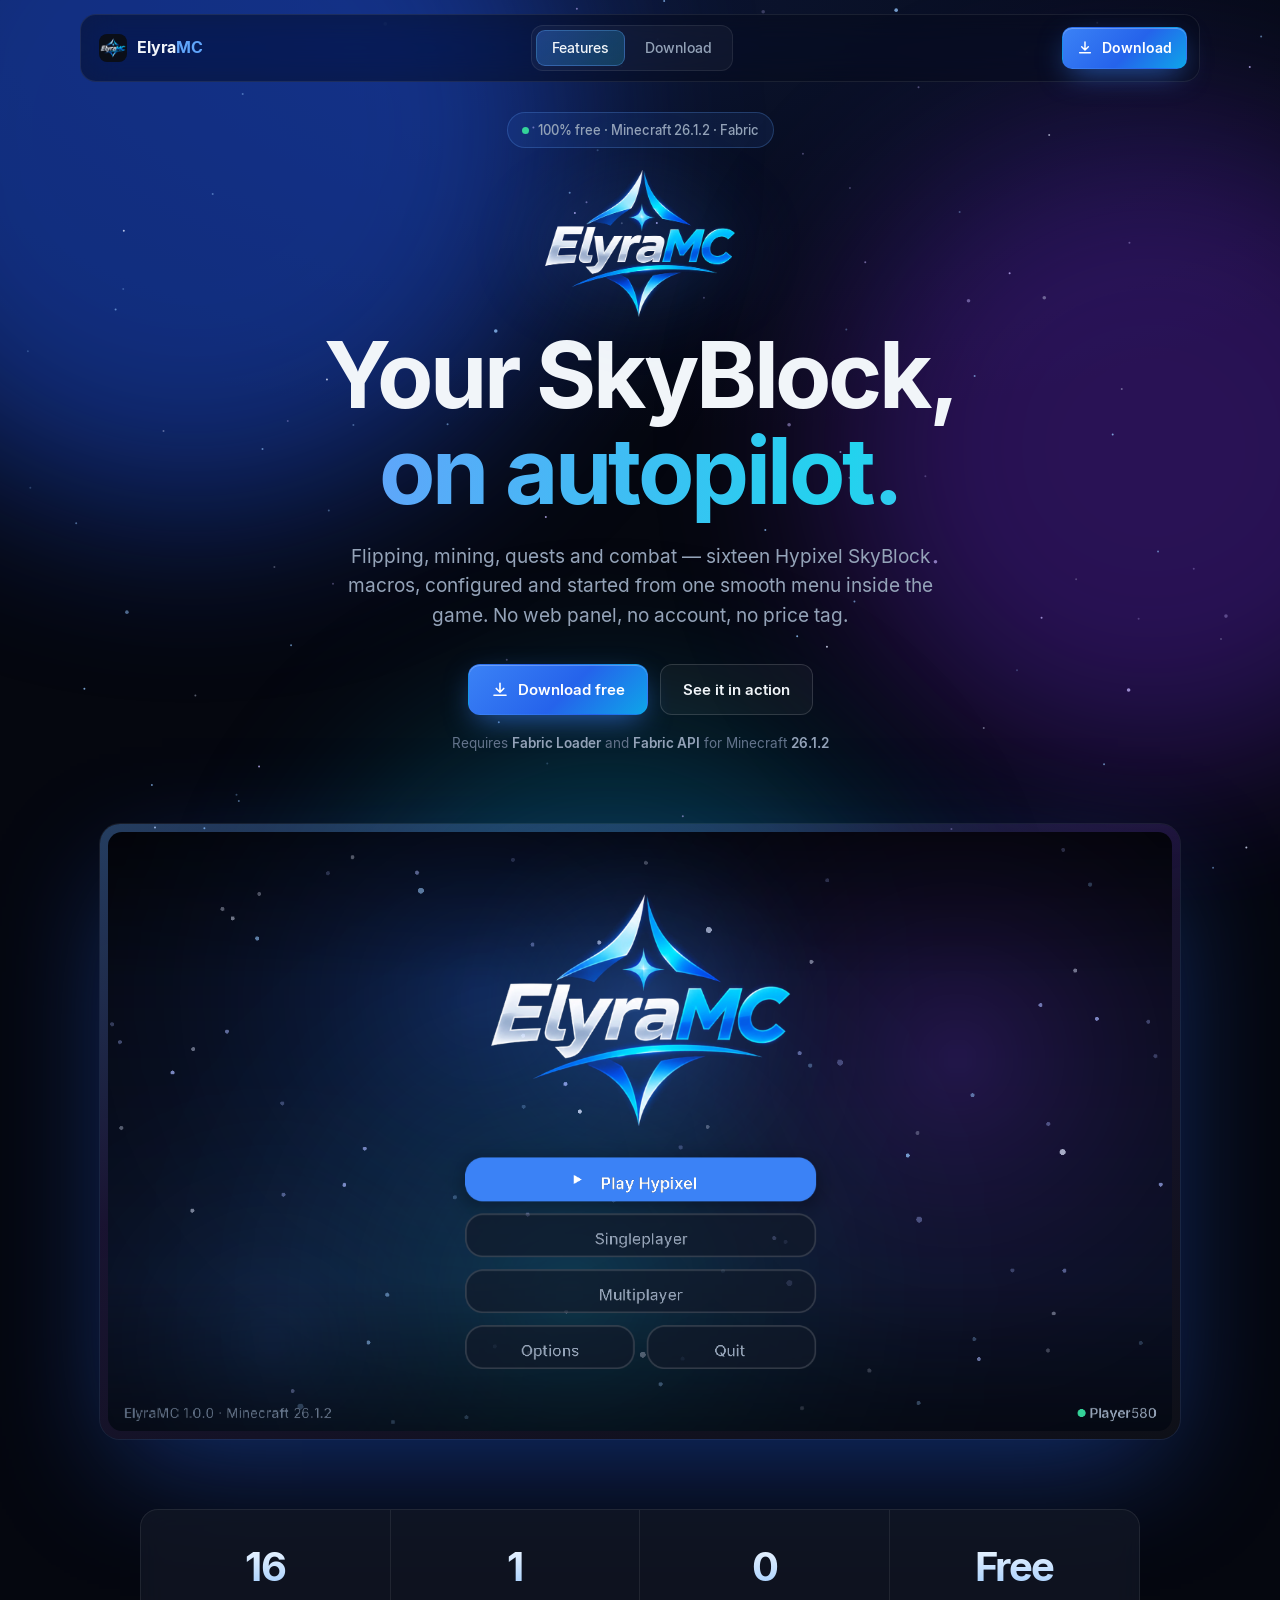
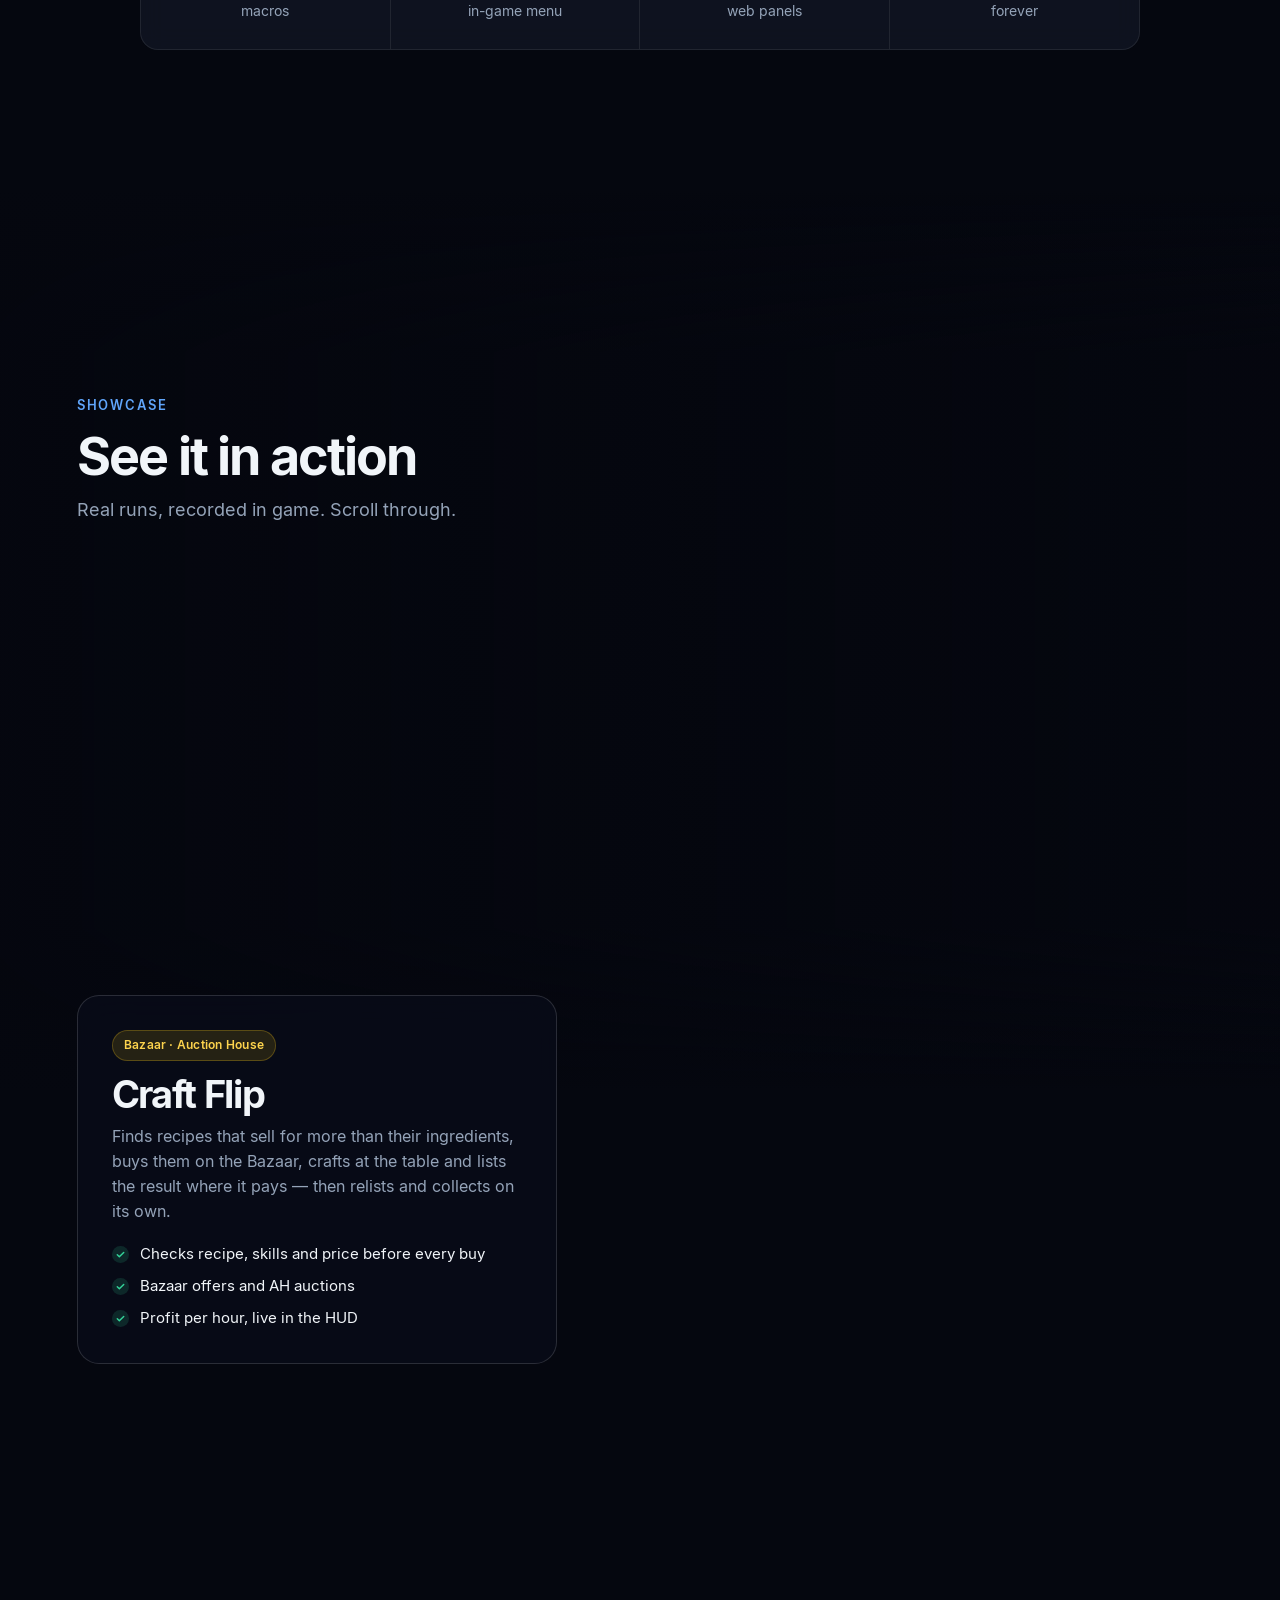
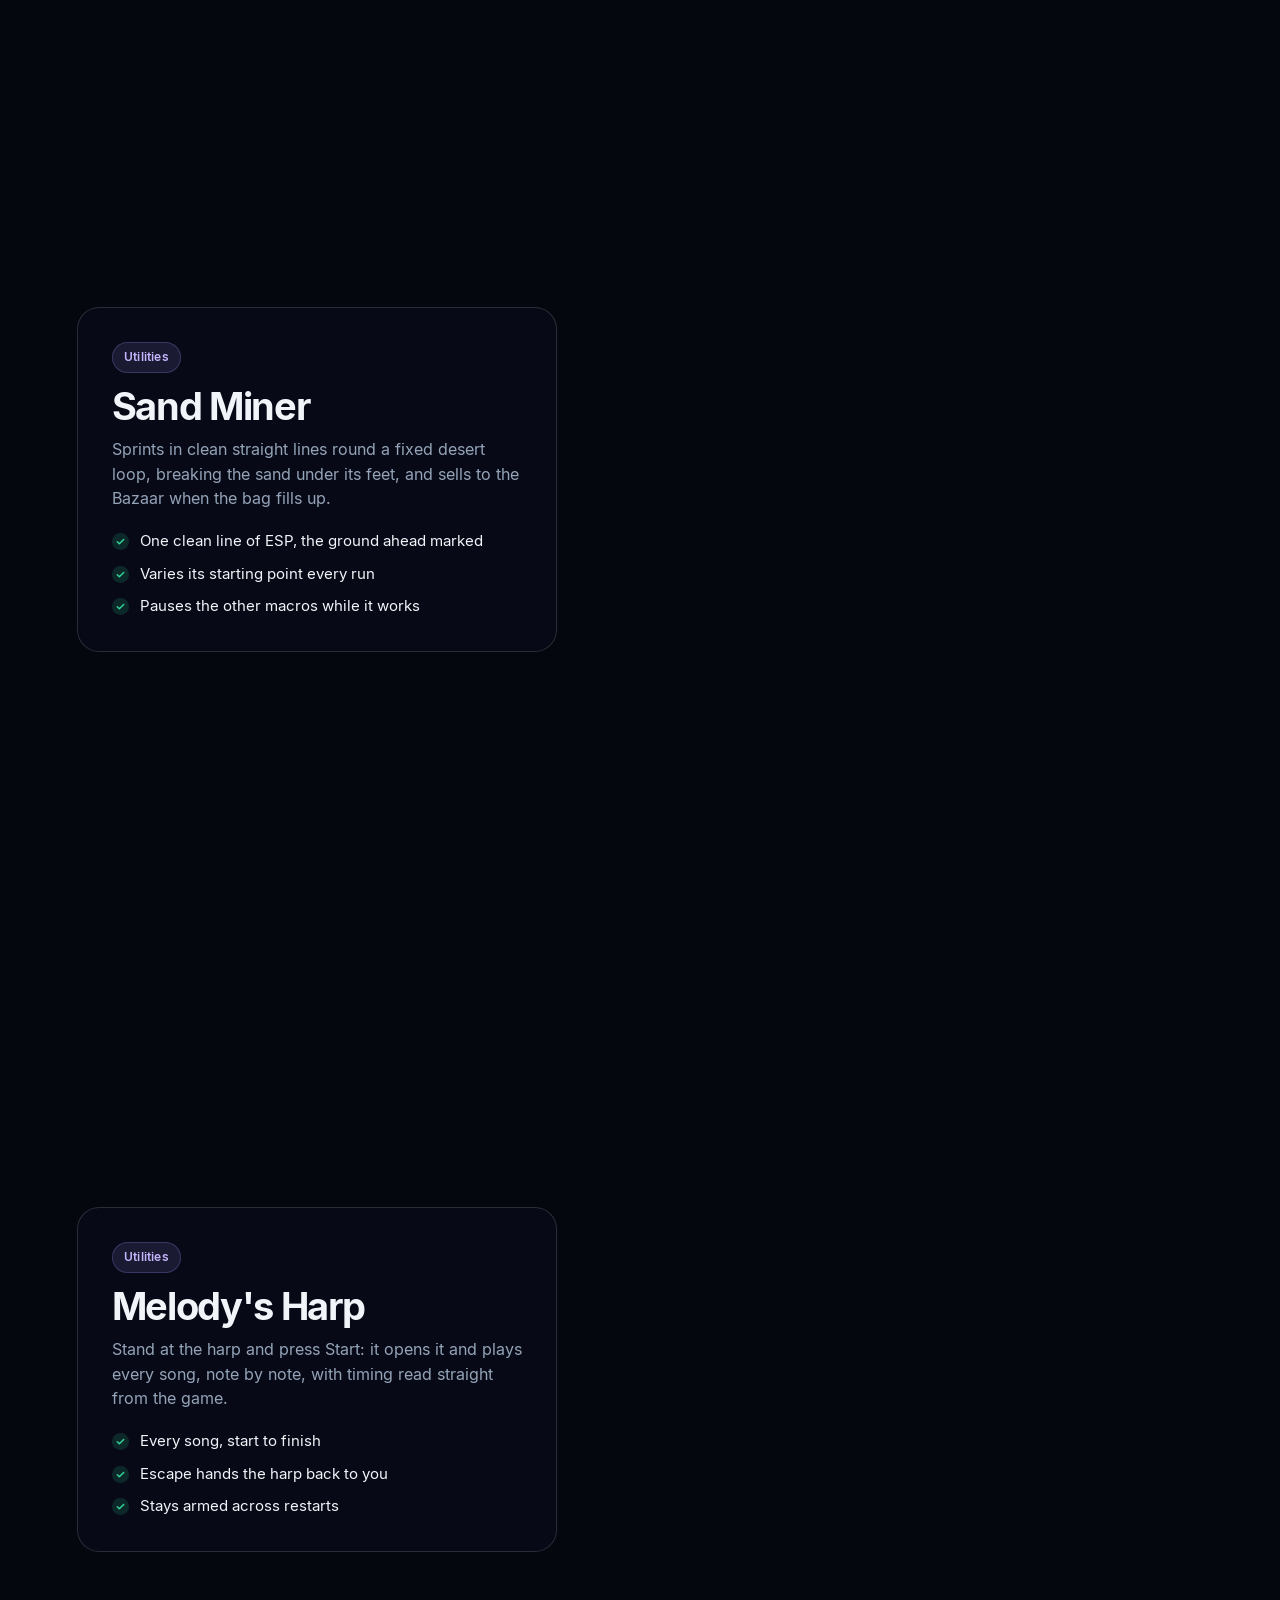
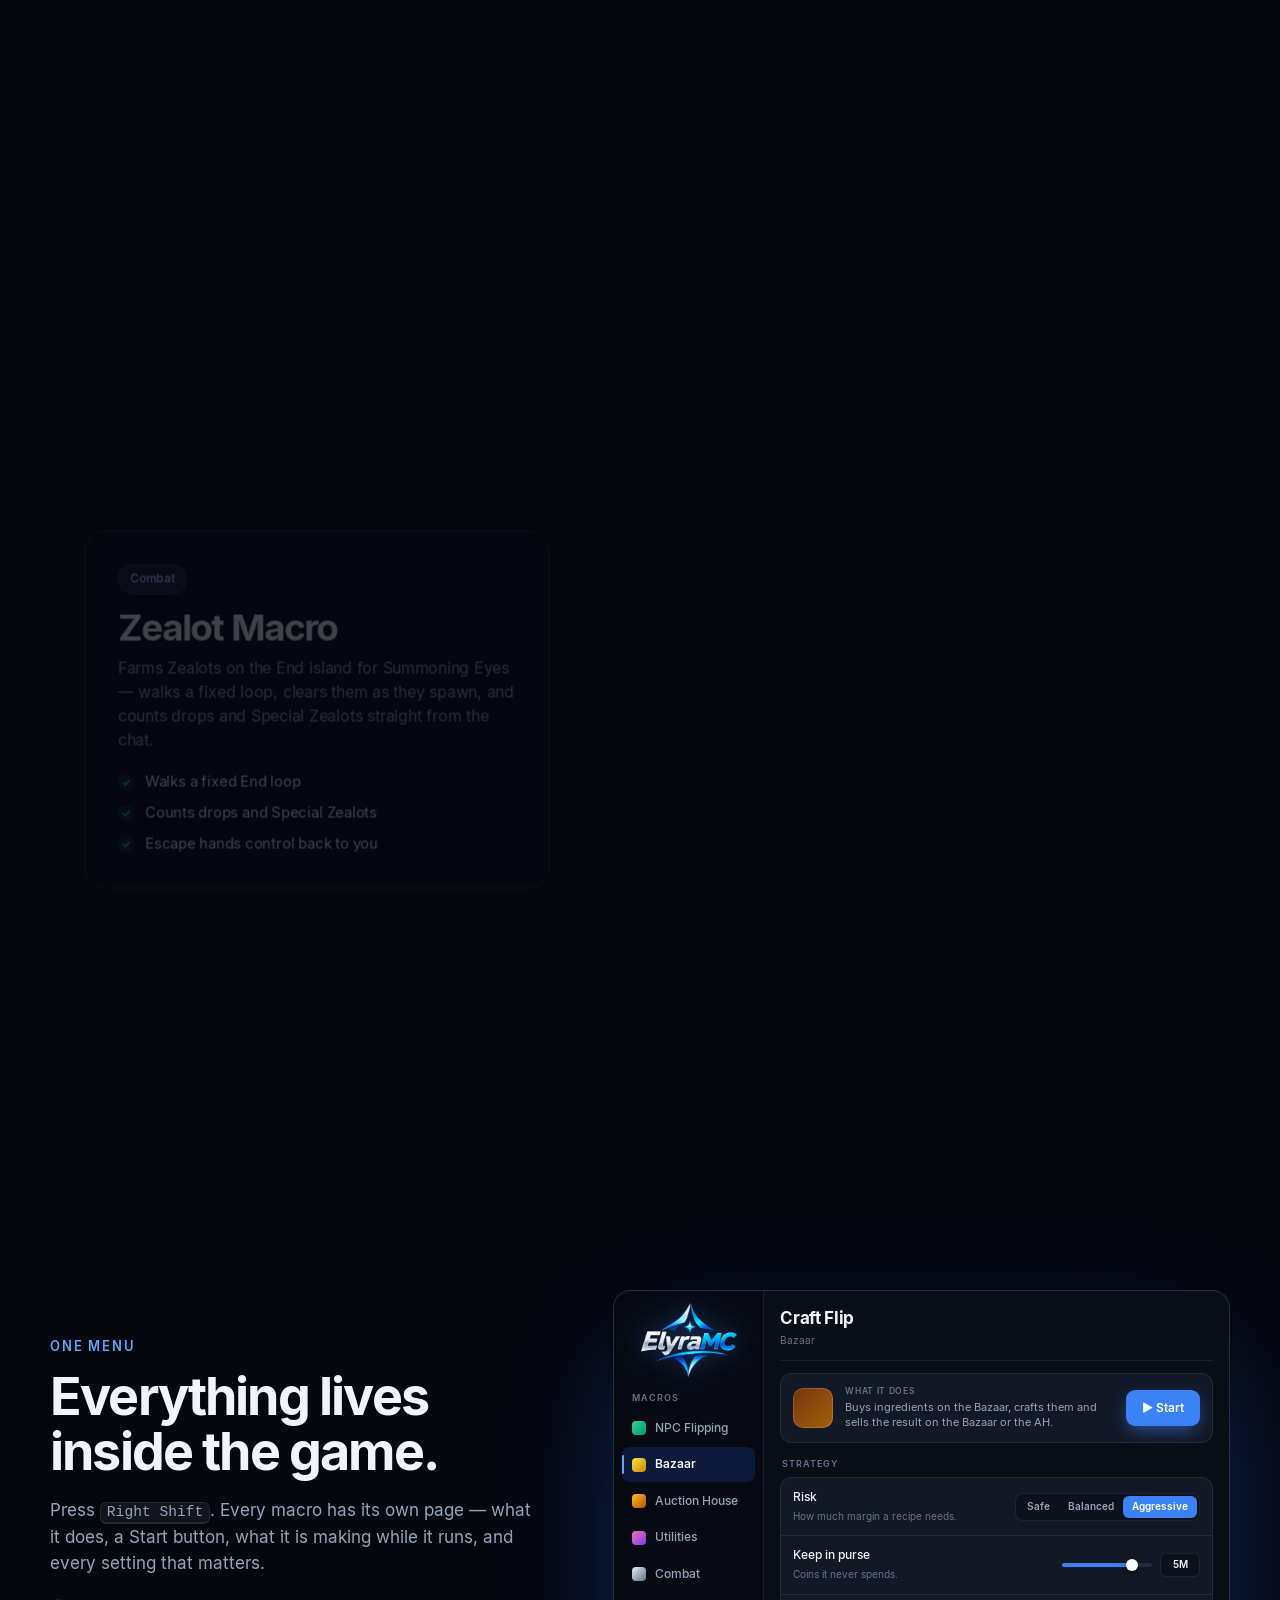
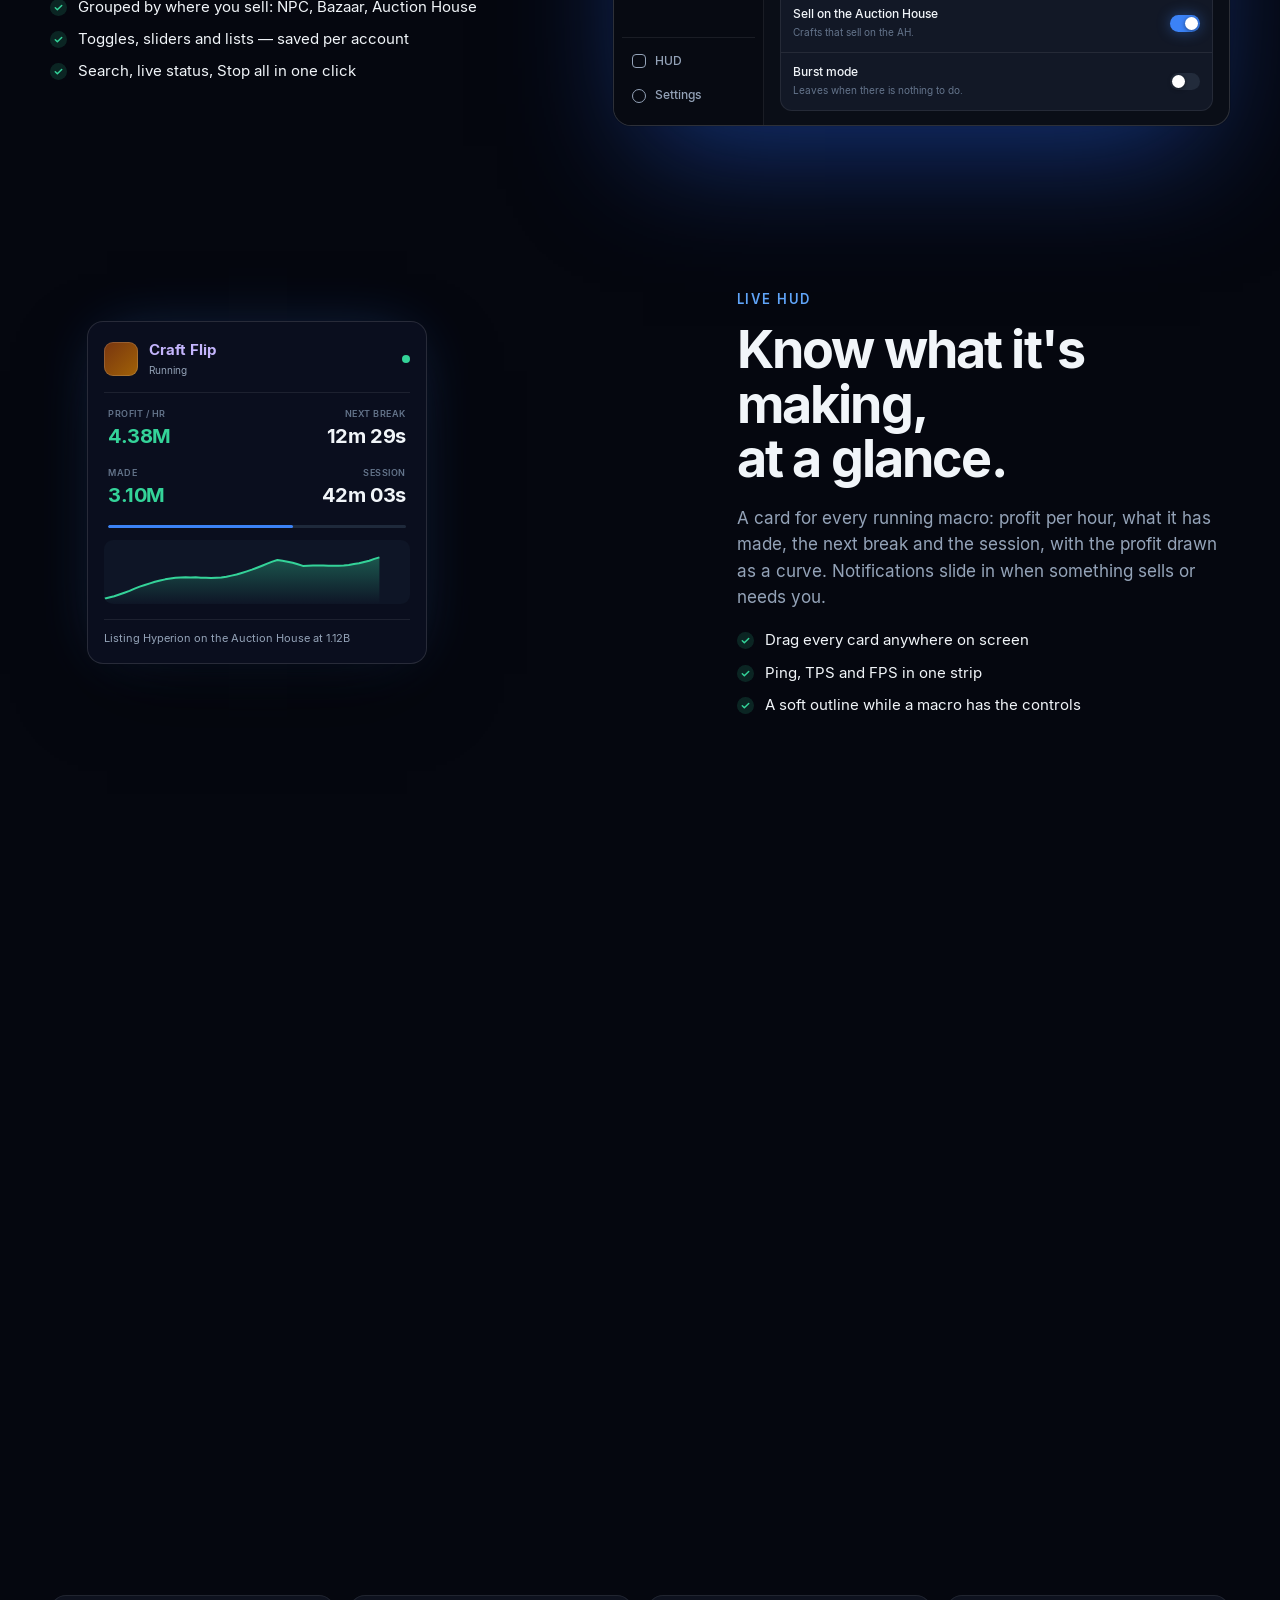
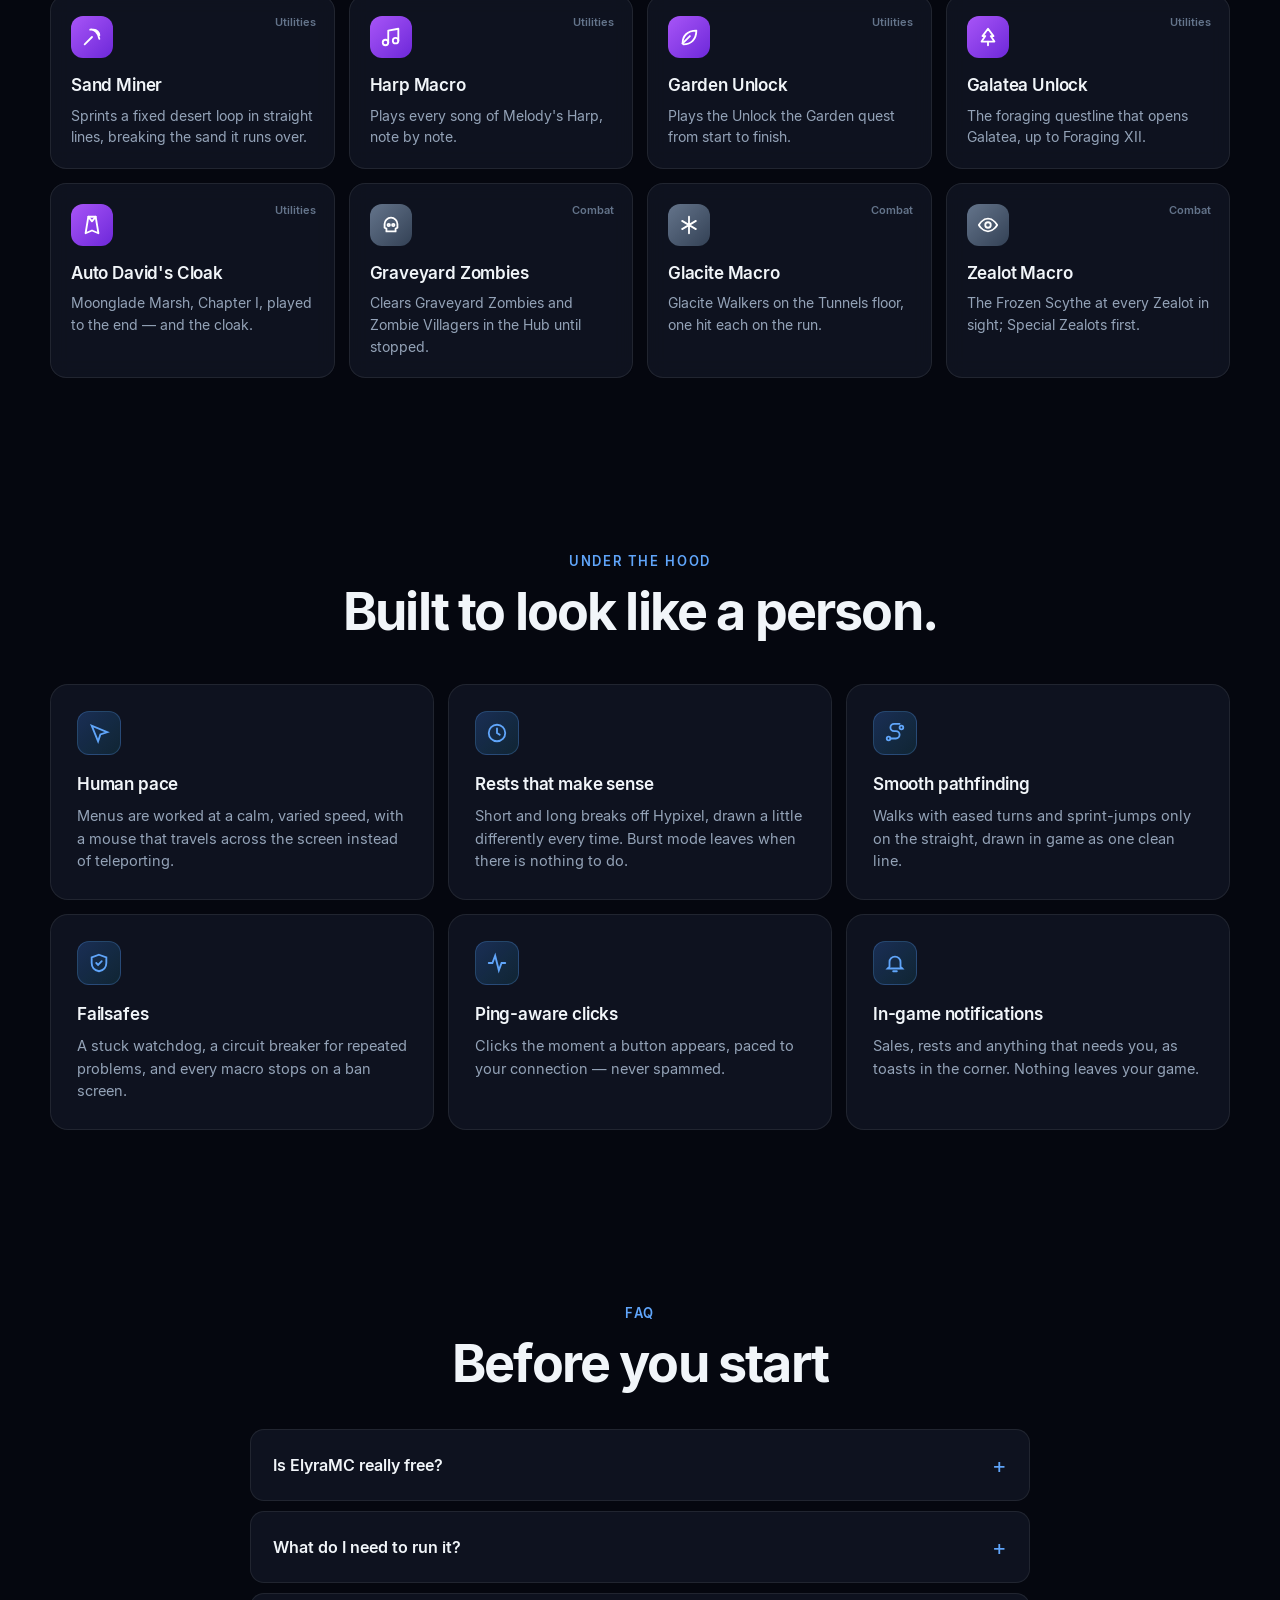
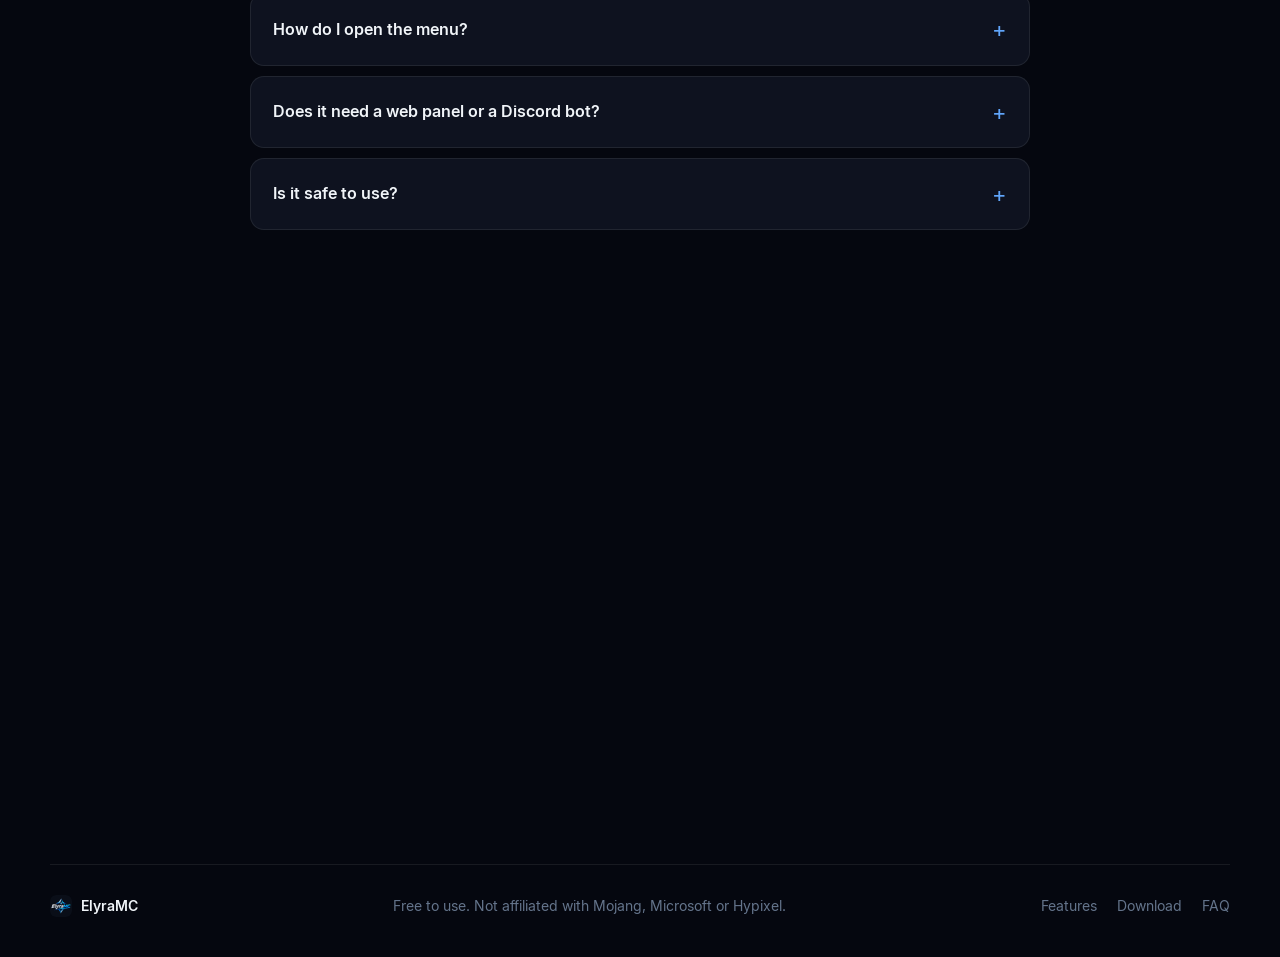
==== commit c7215987: "Site: ship the obfuscated jar + add the Zealot Macro showcase - downloads/ now holds the obfuscated " ====
--- a/index.html
+++ b/index.html
@@ -66,6 +66,7 @@
         <div class="video" data-video="NPHD6YFEWl4"></div>
         <div class="video" data-video="rk6HtUtJcAM"></div>
         <div class="video" data-video="0pKGJqAX6Tg"></div>
+        <div class="video" data-local="assets/video/zealot.mp4"></div>
         <div class="stage-shade"></div>
       </div>
       <div class="showcase-head">
@@ -95,6 +96,14 @@
           <h3>Melody's Harp</h3>
           <p>Stand at the harp and press Start: it opens it and plays every song, note by note, with timing read straight from the game.</p>
           <ul class="ticks"><li>Every song, start to finish</li><li>Escape hands the harp back to you</li><li>Stays armed across restarts</li></ul>
+        </div>
+      </div>
+      <div class="chapter" data-index="3">
+        <div class="chapter-card">
+          <span class="chip chip-other">Combat</span>
+          <h3>Zealot Macro</h3>
+          <p>Farms Zealots on the End island for Summoning Eyes — walks a fixed loop, clears them as they spawn, and counts drops and Special Zealots straight from the chat.</p>
+          <ul class="ticks"><li>Walks a fixed End loop</li><li>Counts drops and Special Zealots</li><li>Escape hands control back to you</li></ul>
         </div>
       </div>
     </section>
@@ -237,8 +246,8 @@
         <img src="assets/img/icon.png" alt="" class="dl-icon" width="72" height="72">
         <div class="dl-info">
           <b>ElyraMC 1.0.0</b>
-          <div class="dl-tags"><span>Minecraft 26.1.2</span><span>Fabric</span><span>2.5 MB</span></div>
-          <code class="dl-sha" title="SHA-256">SHA-256 d33a8745…5d91e1c</code>
+          <div class="dl-tags"><span>Minecraft 26.1.2</span><span>Fabric</span><span>2.6 MB</span></div>
+          <code class="dl-sha" title="SHA-256">SHA-256 950c03a8…ee7b4f5</code>
         </div>
         <a class="btn btn-primary btn-lg" href="downloads/elyramc-1.0.0-26.1.2.jar" download>
           <svg viewBox="0 0 24 24" aria-hidden="true"><path d="M12 3v12m0 0l-5-5m5 5l5-5M4 19h16"/></svg>
--- a/style.css
+++ b/style.css
@@ -137,6 +137,7 @@
 .showcase-stage .video { position: absolute; inset: 0; opacity: 0; transition: opacity 1s var(--ease); overflow: hidden; }
 .showcase-stage .video.on { opacity: 1; }
 .showcase-stage iframe { position: absolute; top: 50%; left: 50%; width: 177.78vh; min-width: 100%; height: 56.25vw; min-height: 100%; transform: translate(-50%, -50%) scale(1.06); border: 0; pointer-events: none; }
+.showcase-stage video { position: absolute; inset: 0; width: 100%; height: 100%; object-fit: cover; border: 0; pointer-events: none; }
 .stage-shade { position: absolute; inset: 0; background: linear-gradient(90deg, rgba(5, 7, 15, .92) 0%, rgba(5, 7, 15, .55) 45%, rgba(5, 7, 15, .15) 100%), linear-gradient(180deg, var(--bg) 0%, transparent 18%, transparent 82%, var(--bg) 100%); }
 .showcase-head { position: relative; height: 60vh; display: flex; flex-direction: column; justify-content: center; padding: 0 max(6vw, 24px); }
 .showcase-head p { color: var(--dim); margin-top: 12px; font-size: 18px; }
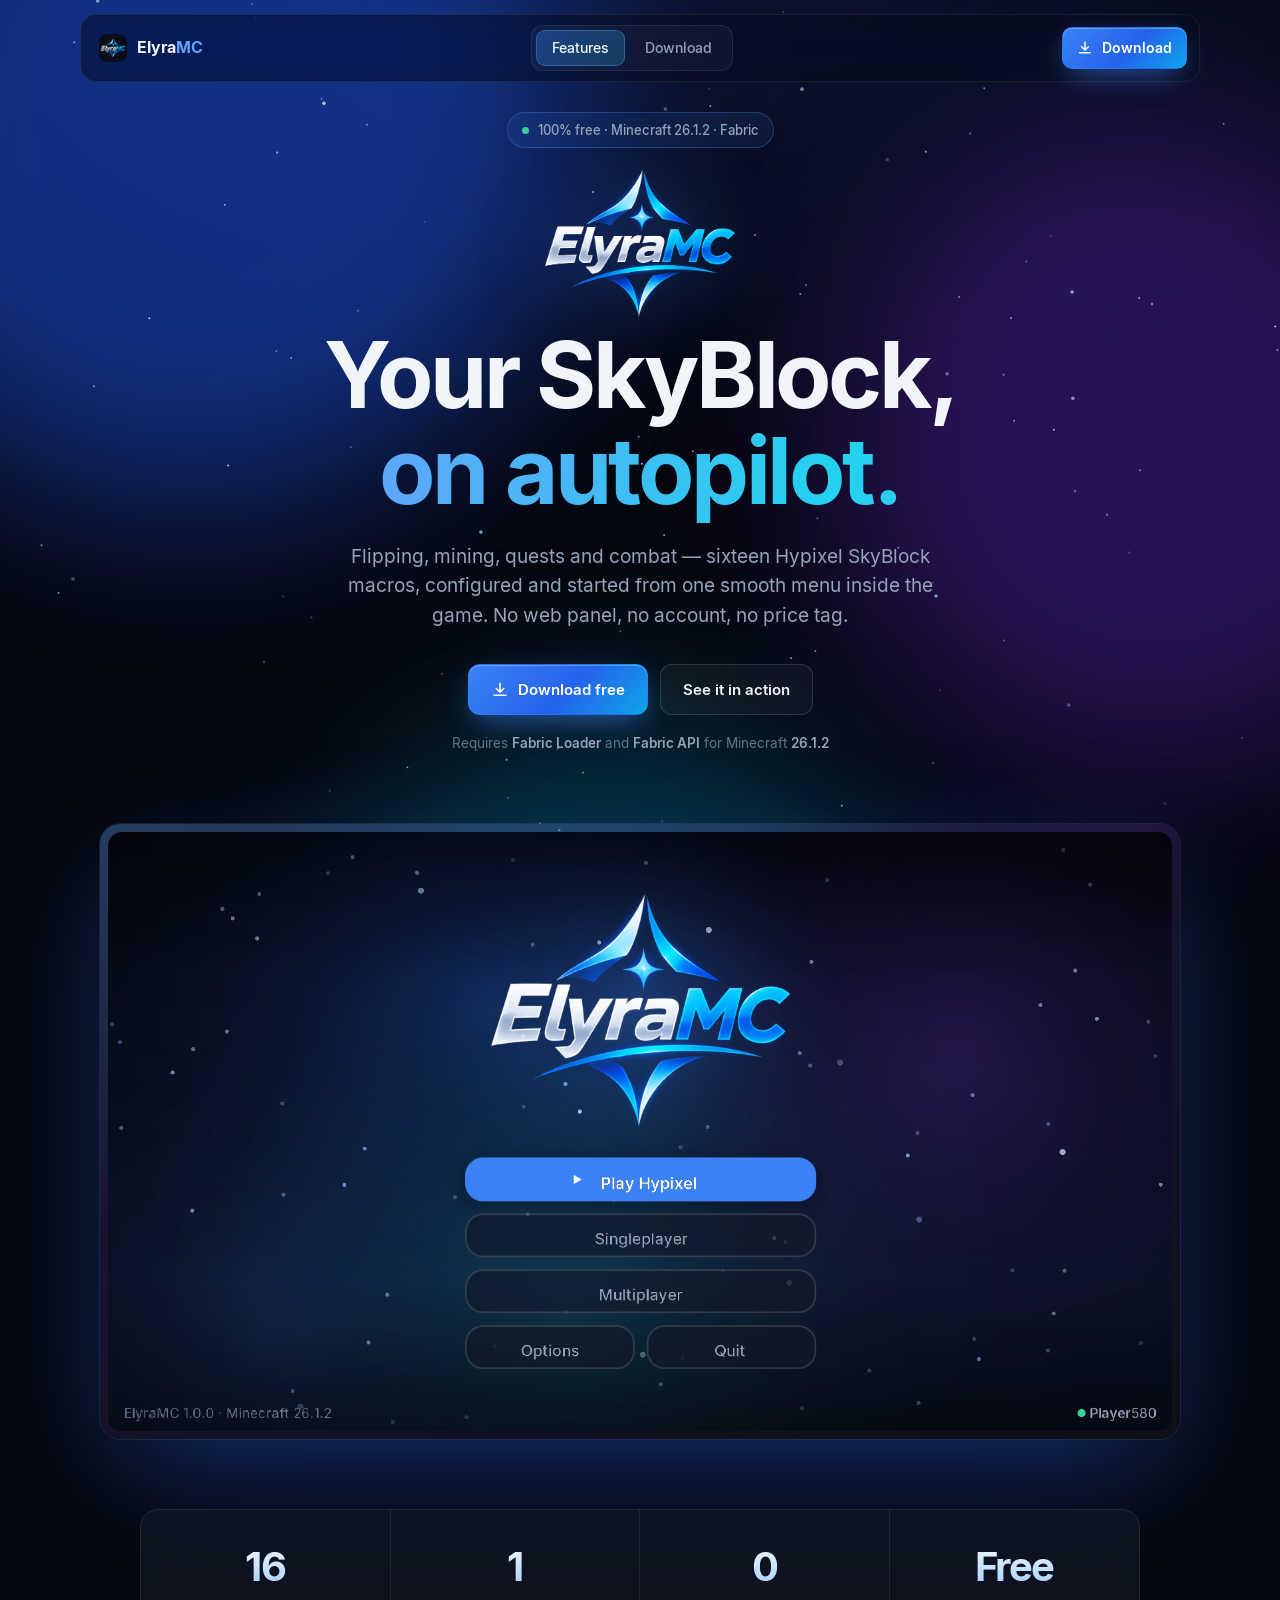
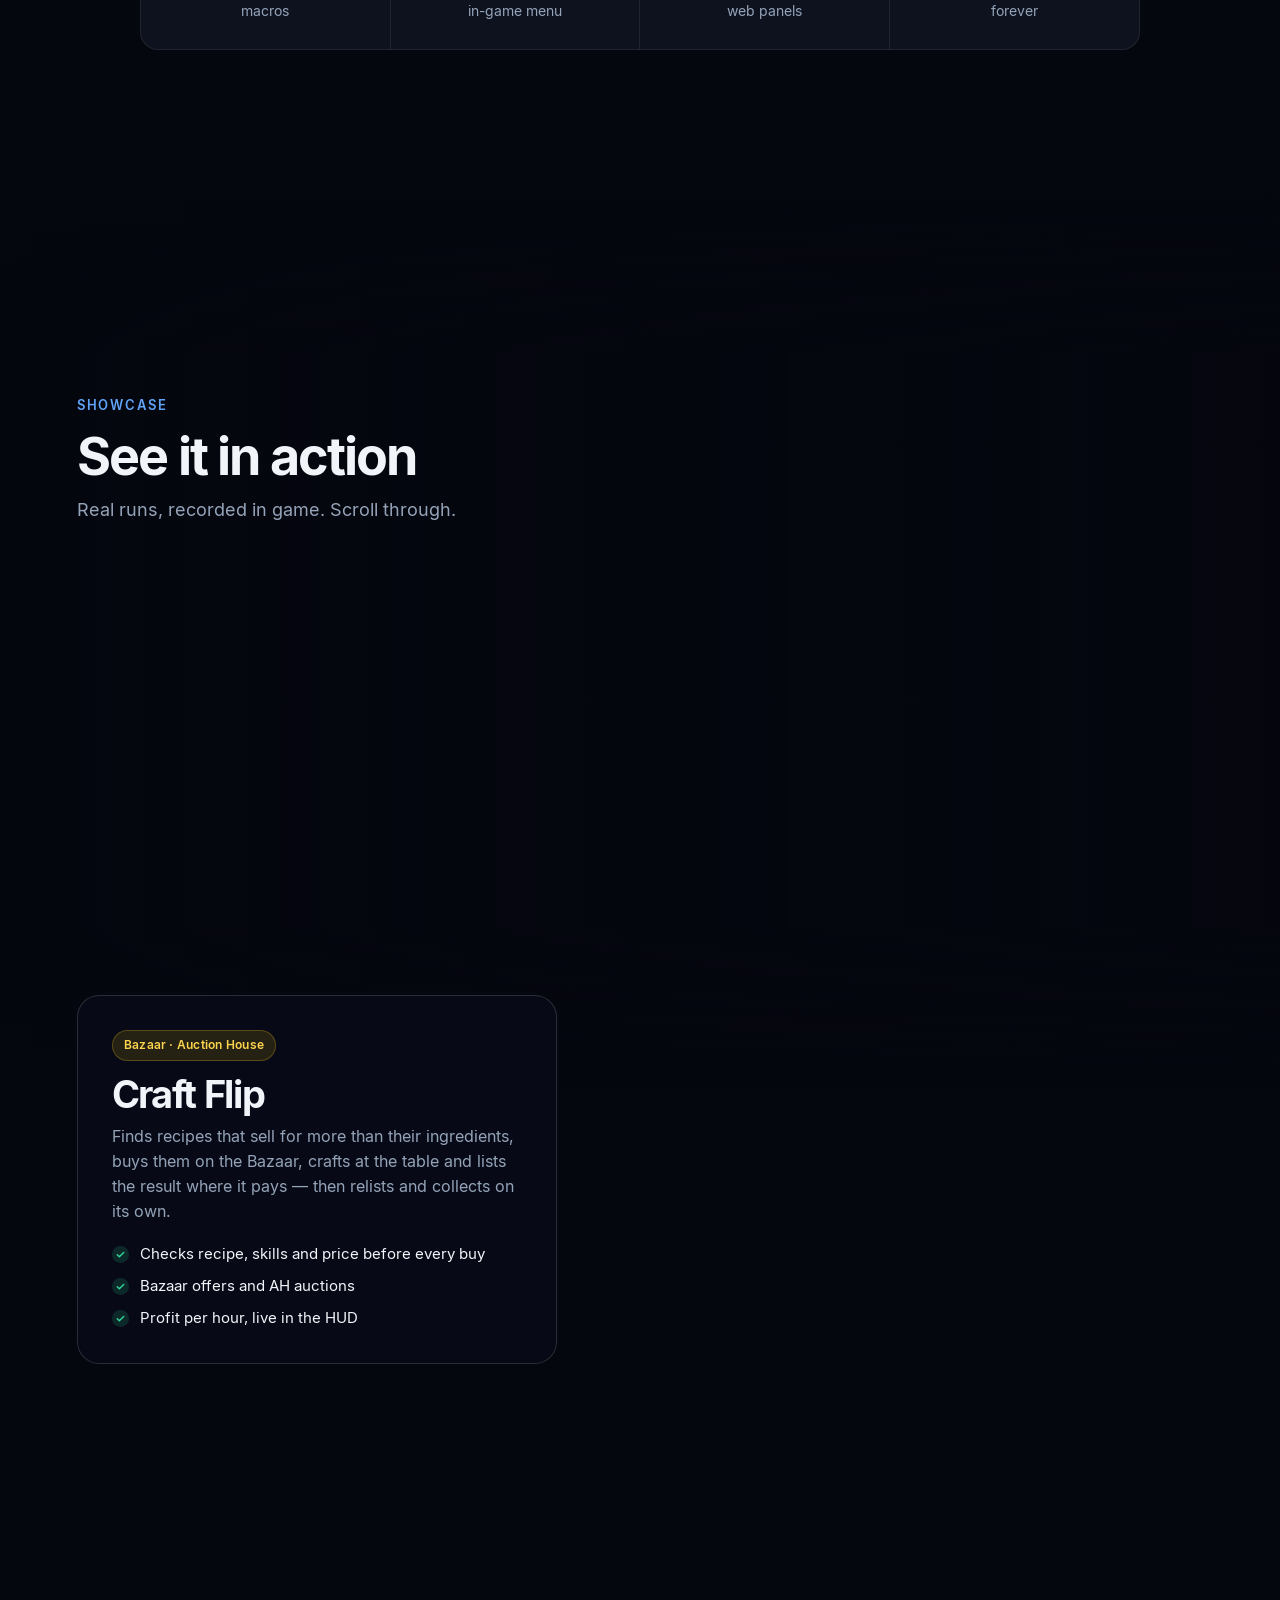
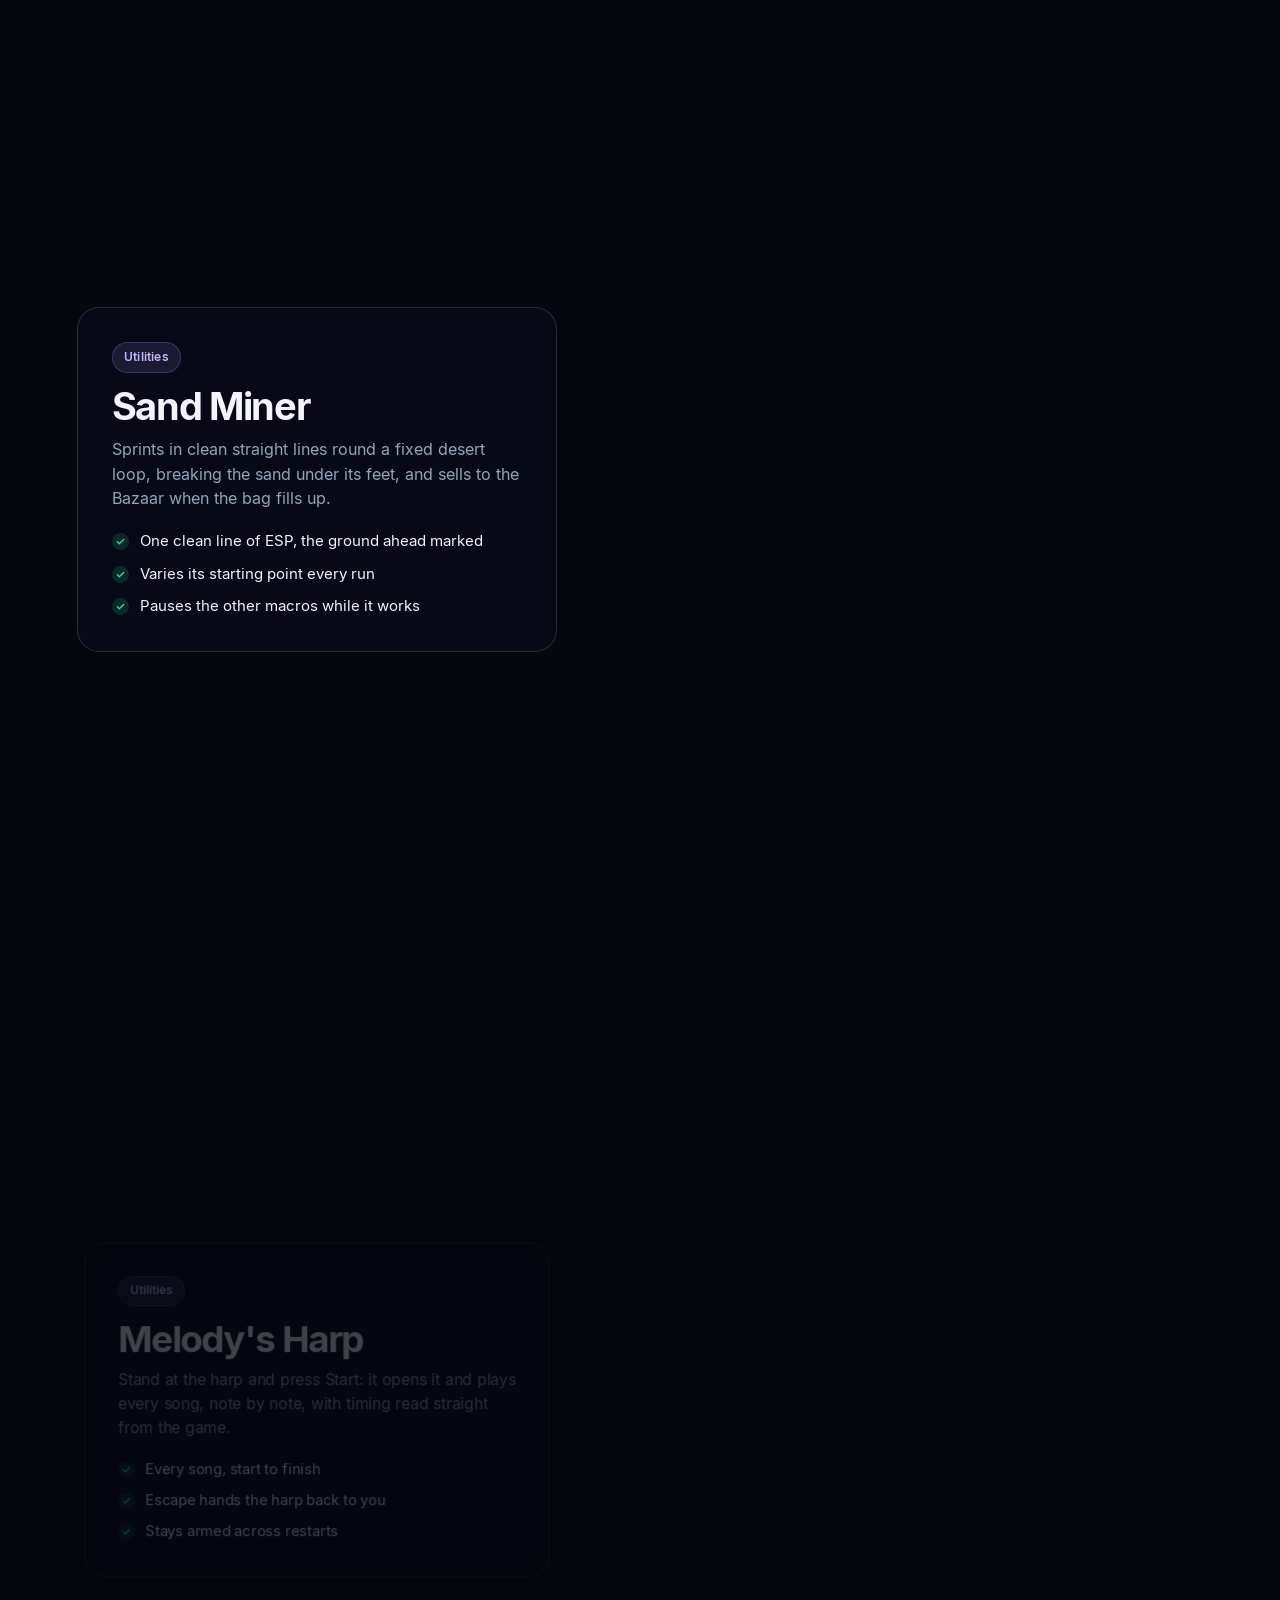
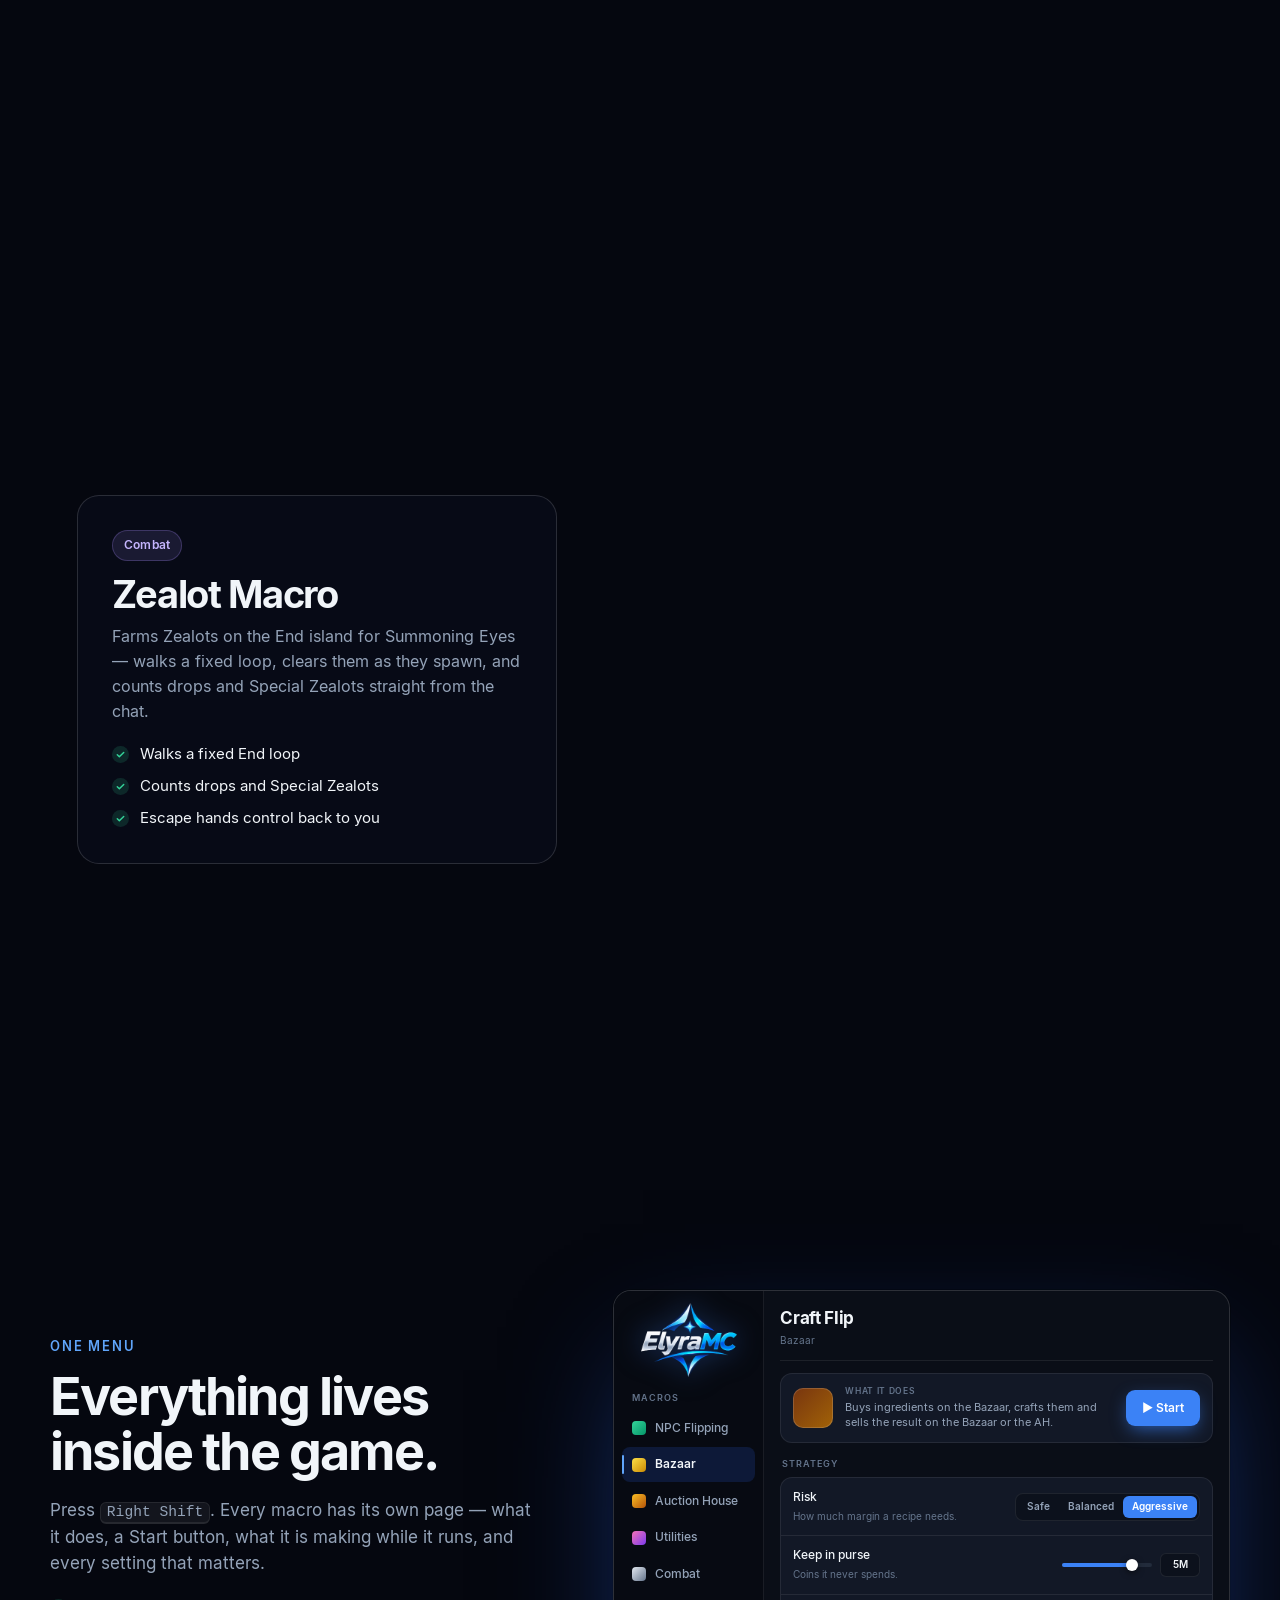
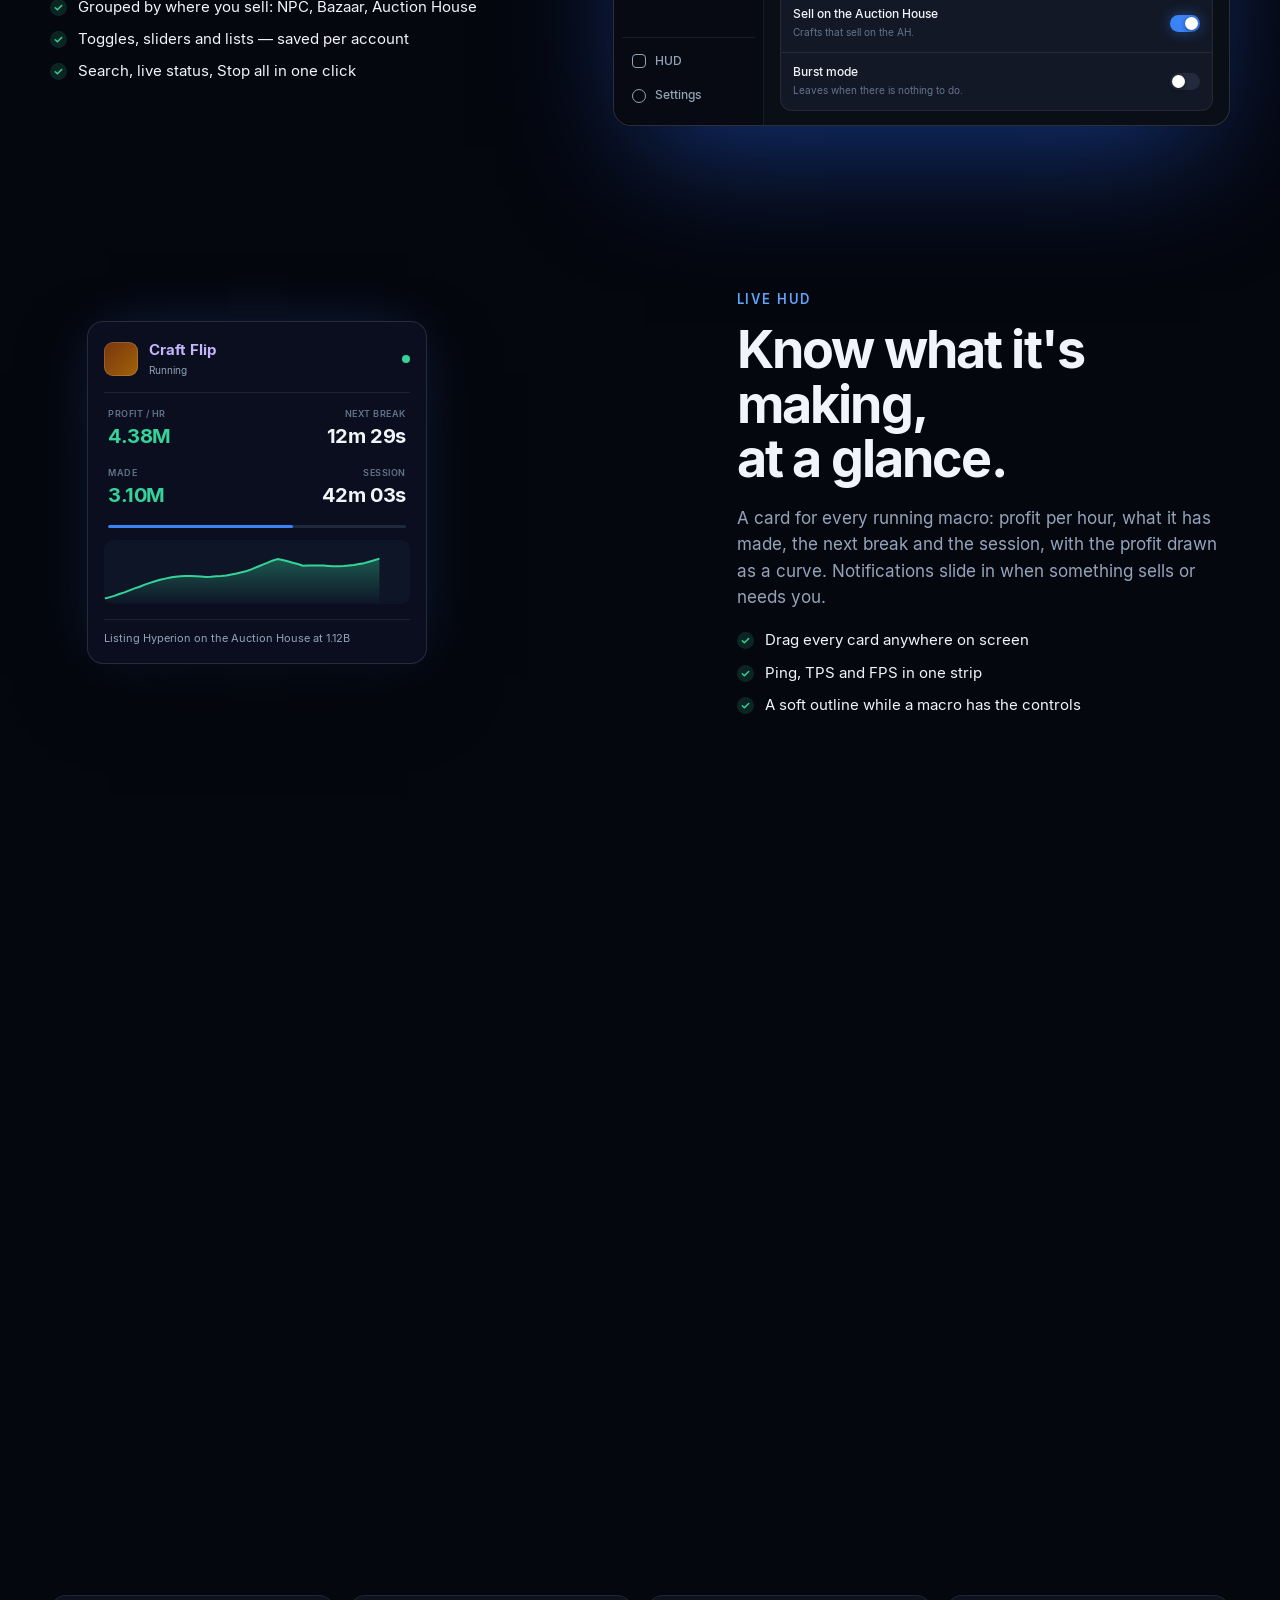
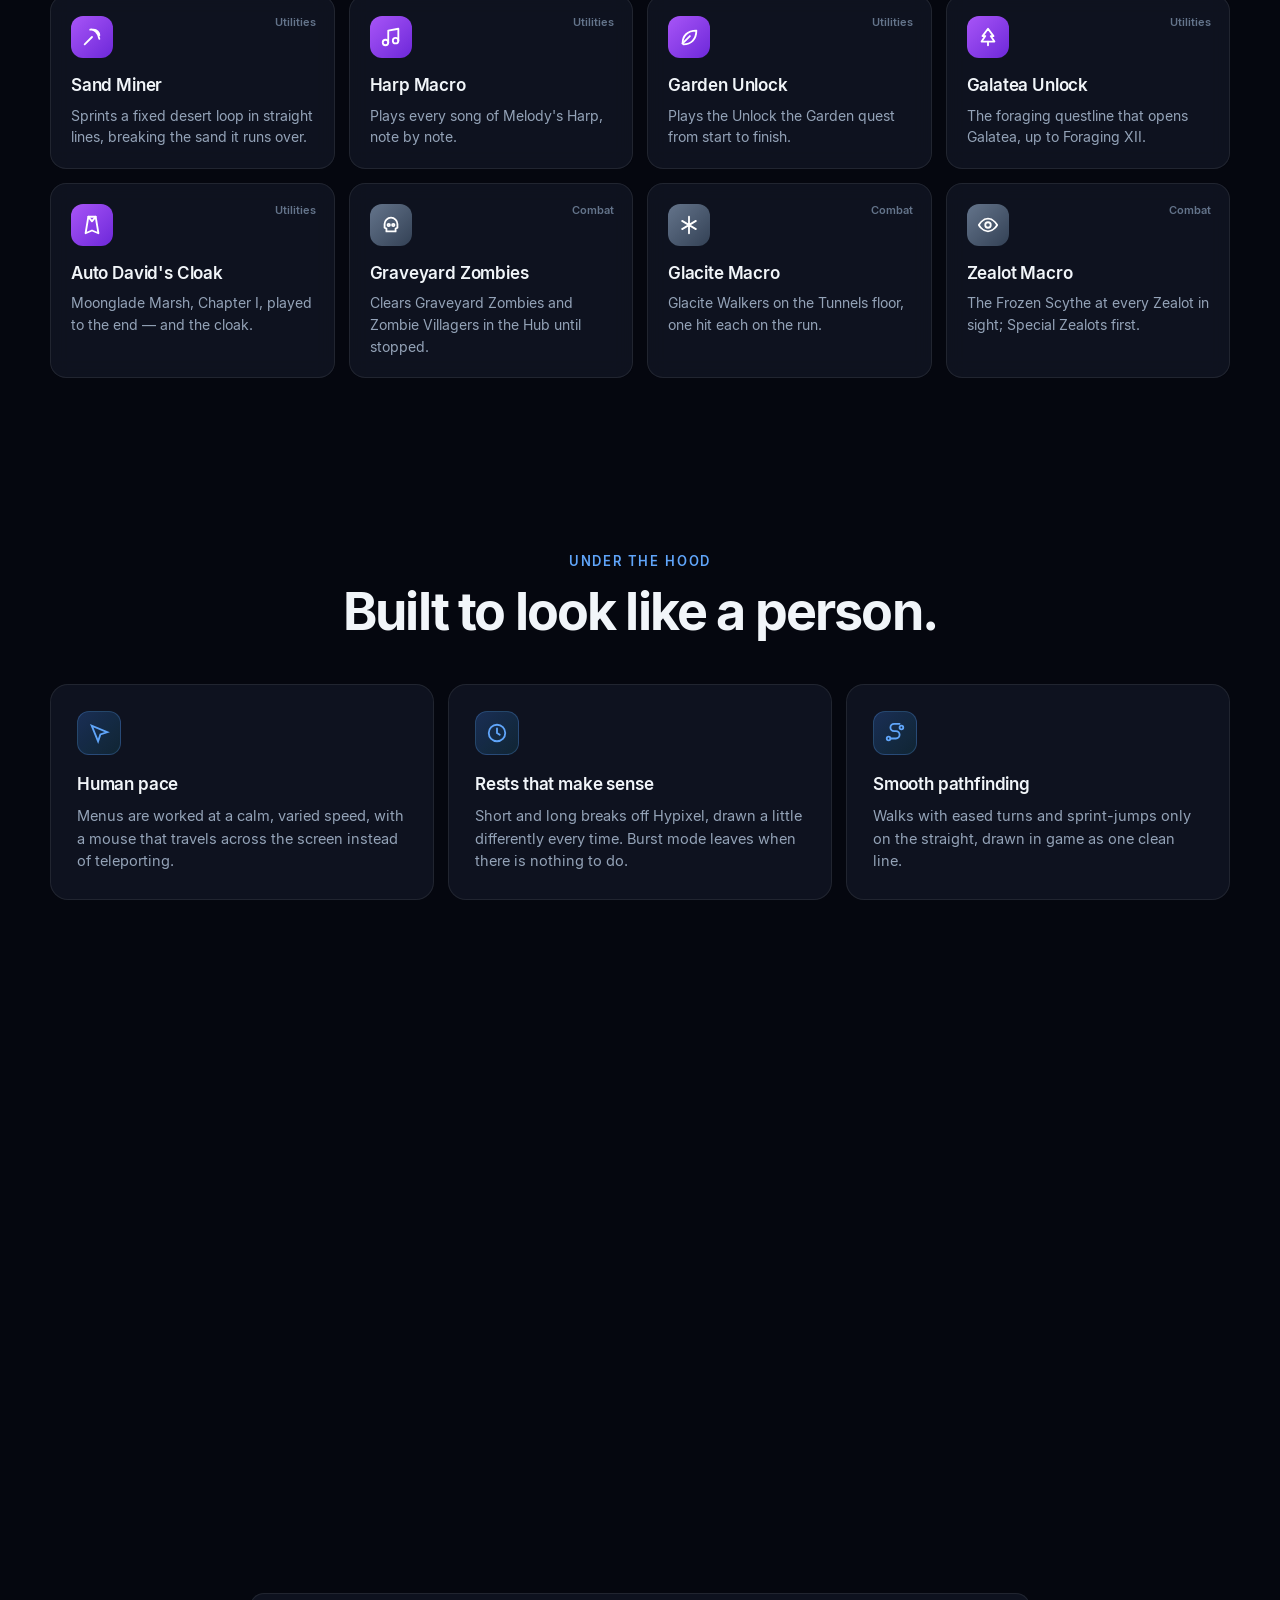
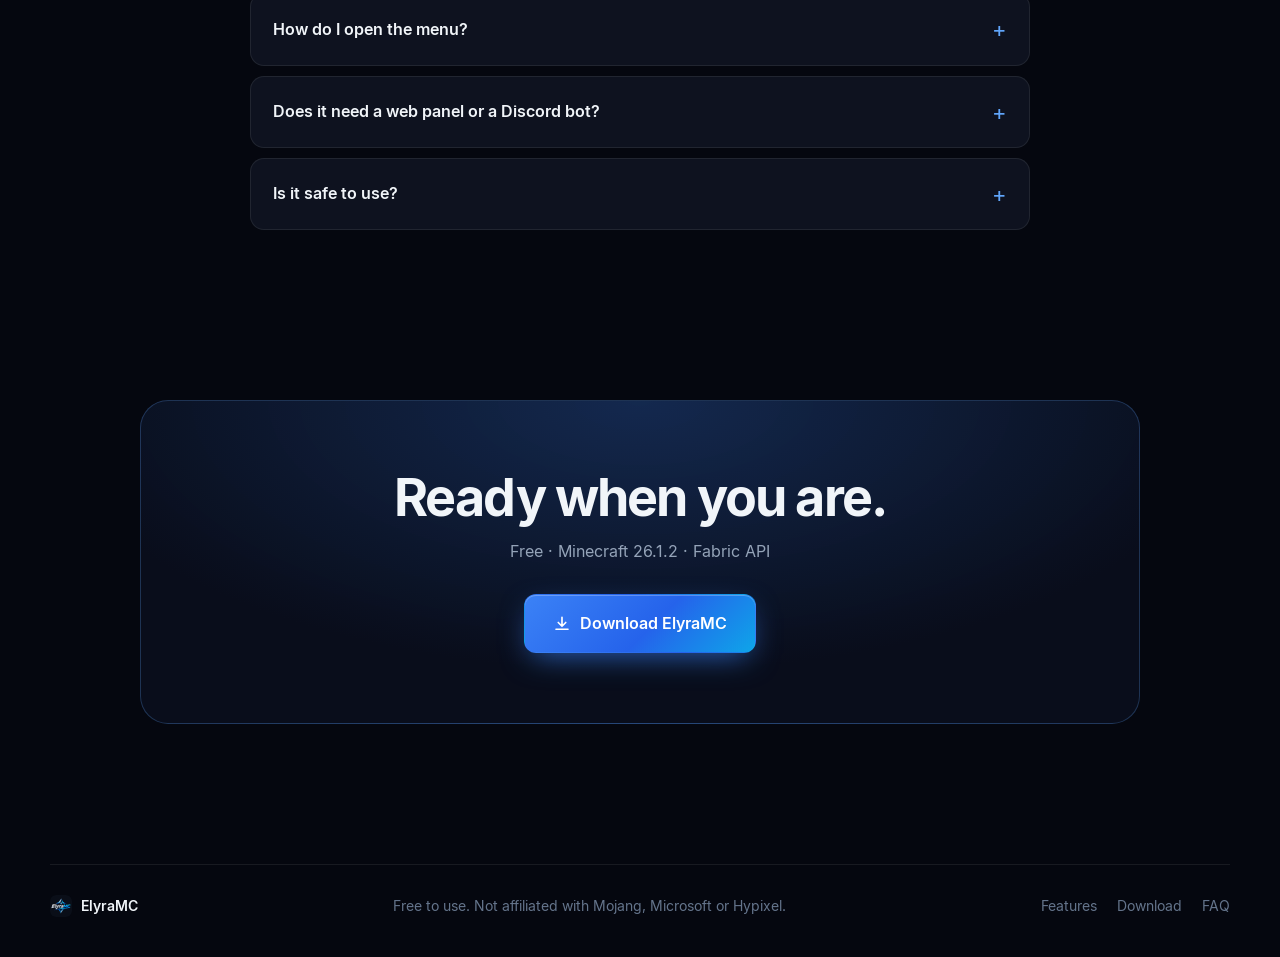
==== commit b0c6e9b8: "Site: add GoatCounter analytics + count jar downloads Privacy-friendly, cookieless page analytics vi" ====
--- a/index.html
+++ b/index.html
@@ -300,5 +300,8 @@
   </footer>
 
   <script src="app.js"></script>
+  <!-- Analytics: GoatCounter — privacy-friendly, no cookies. Register the site code 'elyramc' at goatcounter.com (free). If that code is taken, change the subdomain below. -->
+  <script data-goatcounter="https://elyramc.goatcounter.com/count"
+          async src="//gc.zgo.at/count.js"></script>
 </body>
 </html>
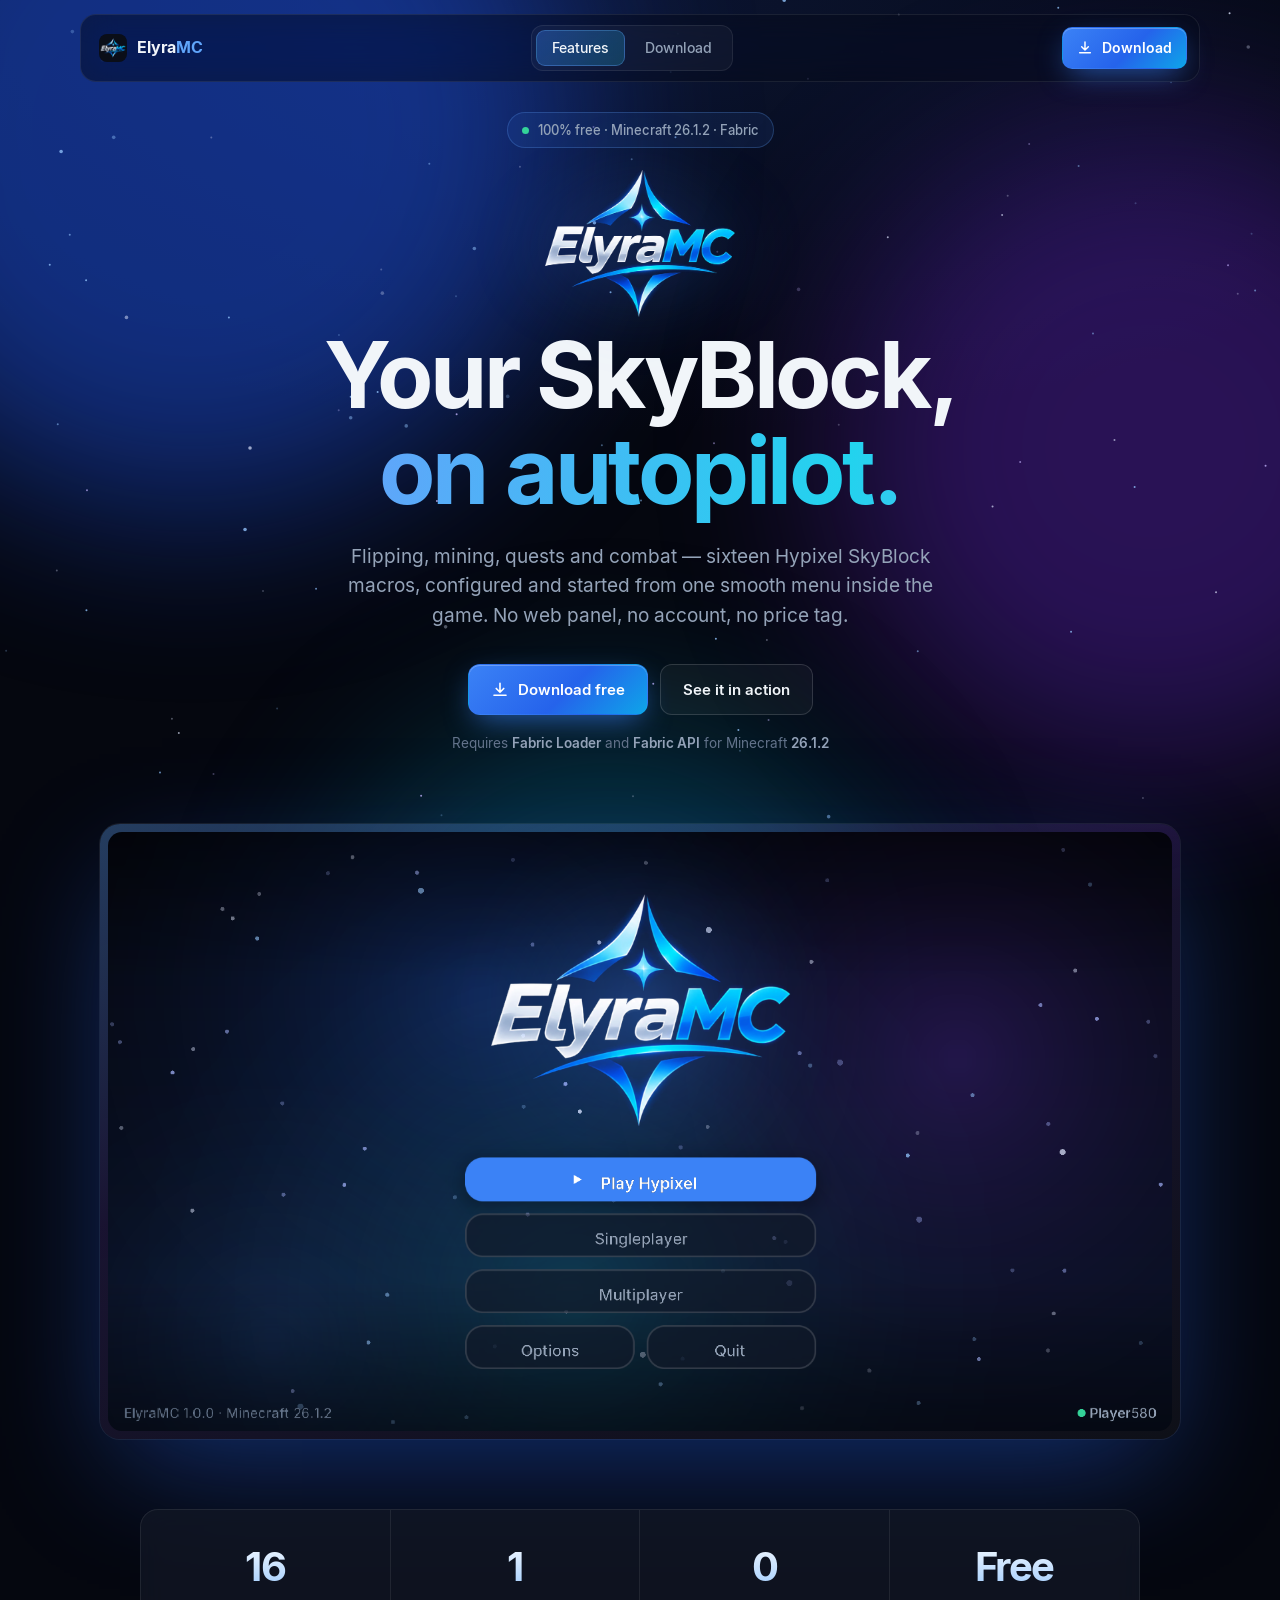
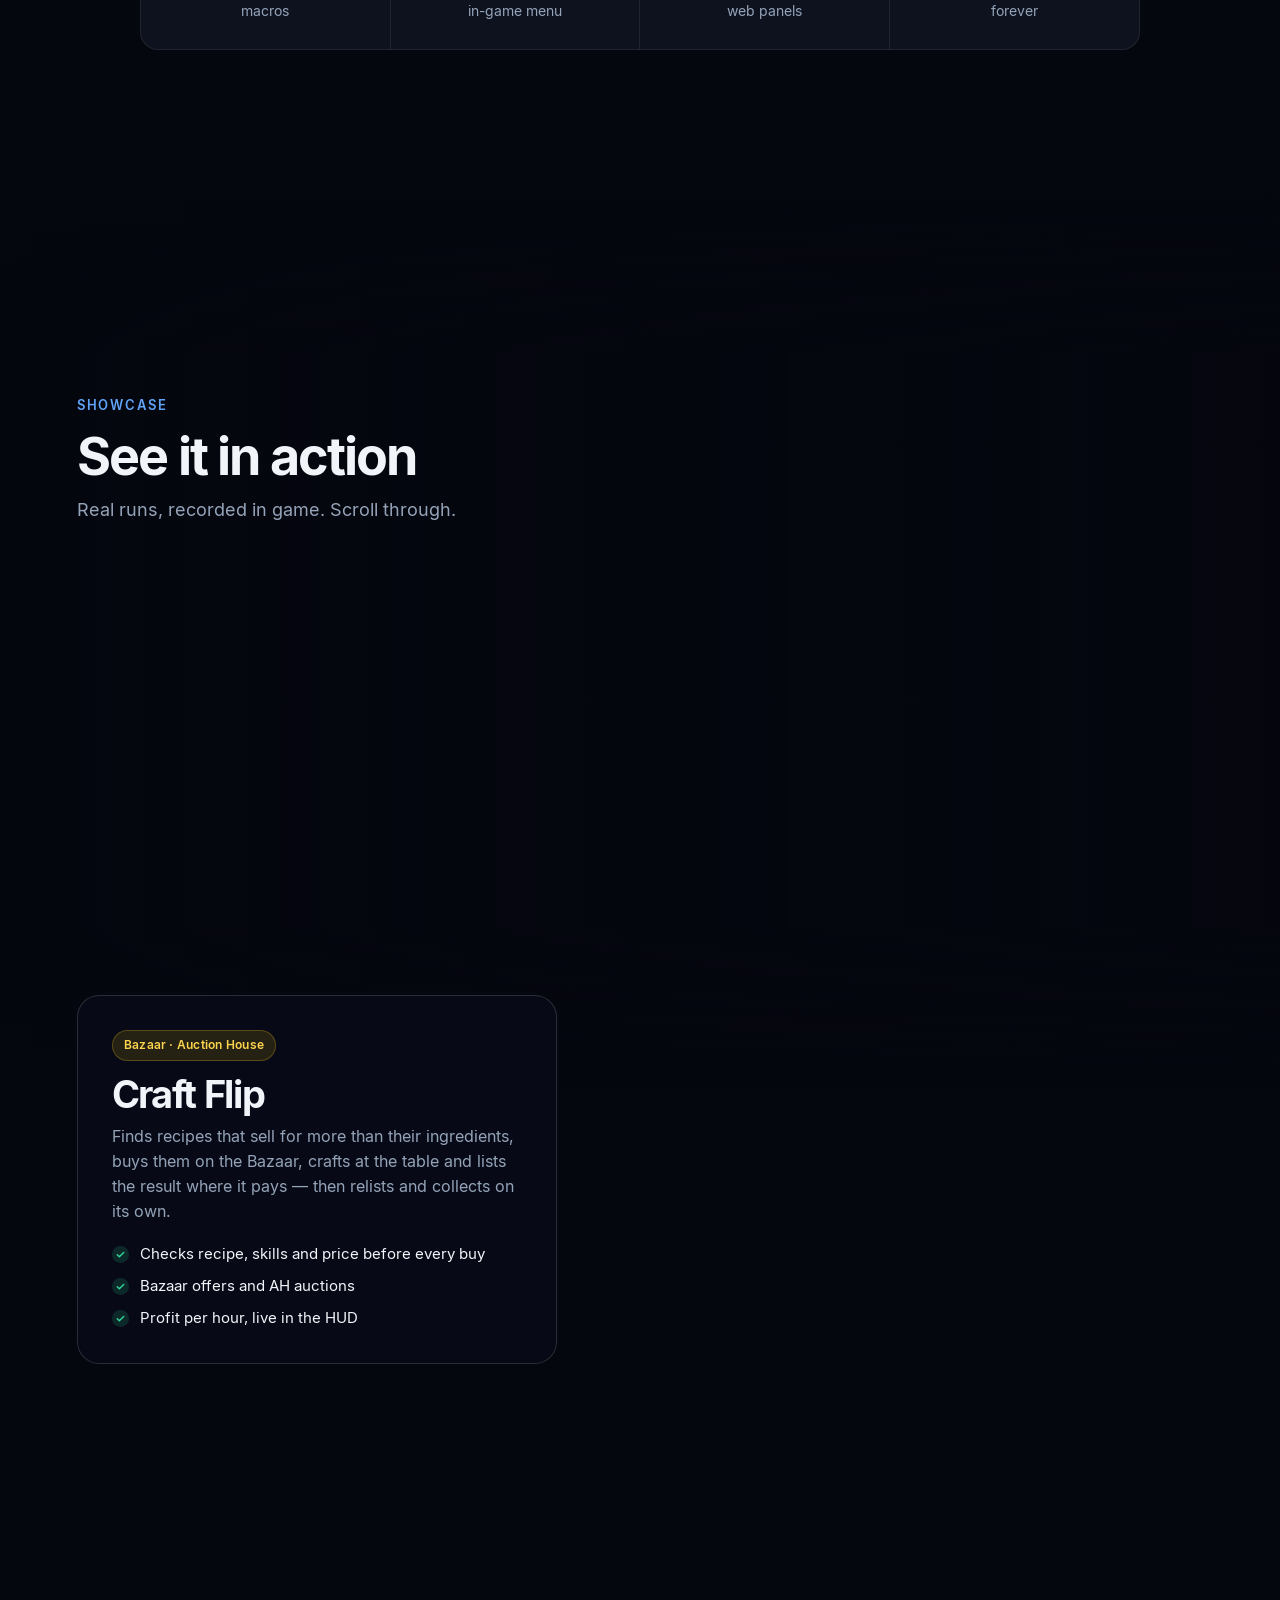
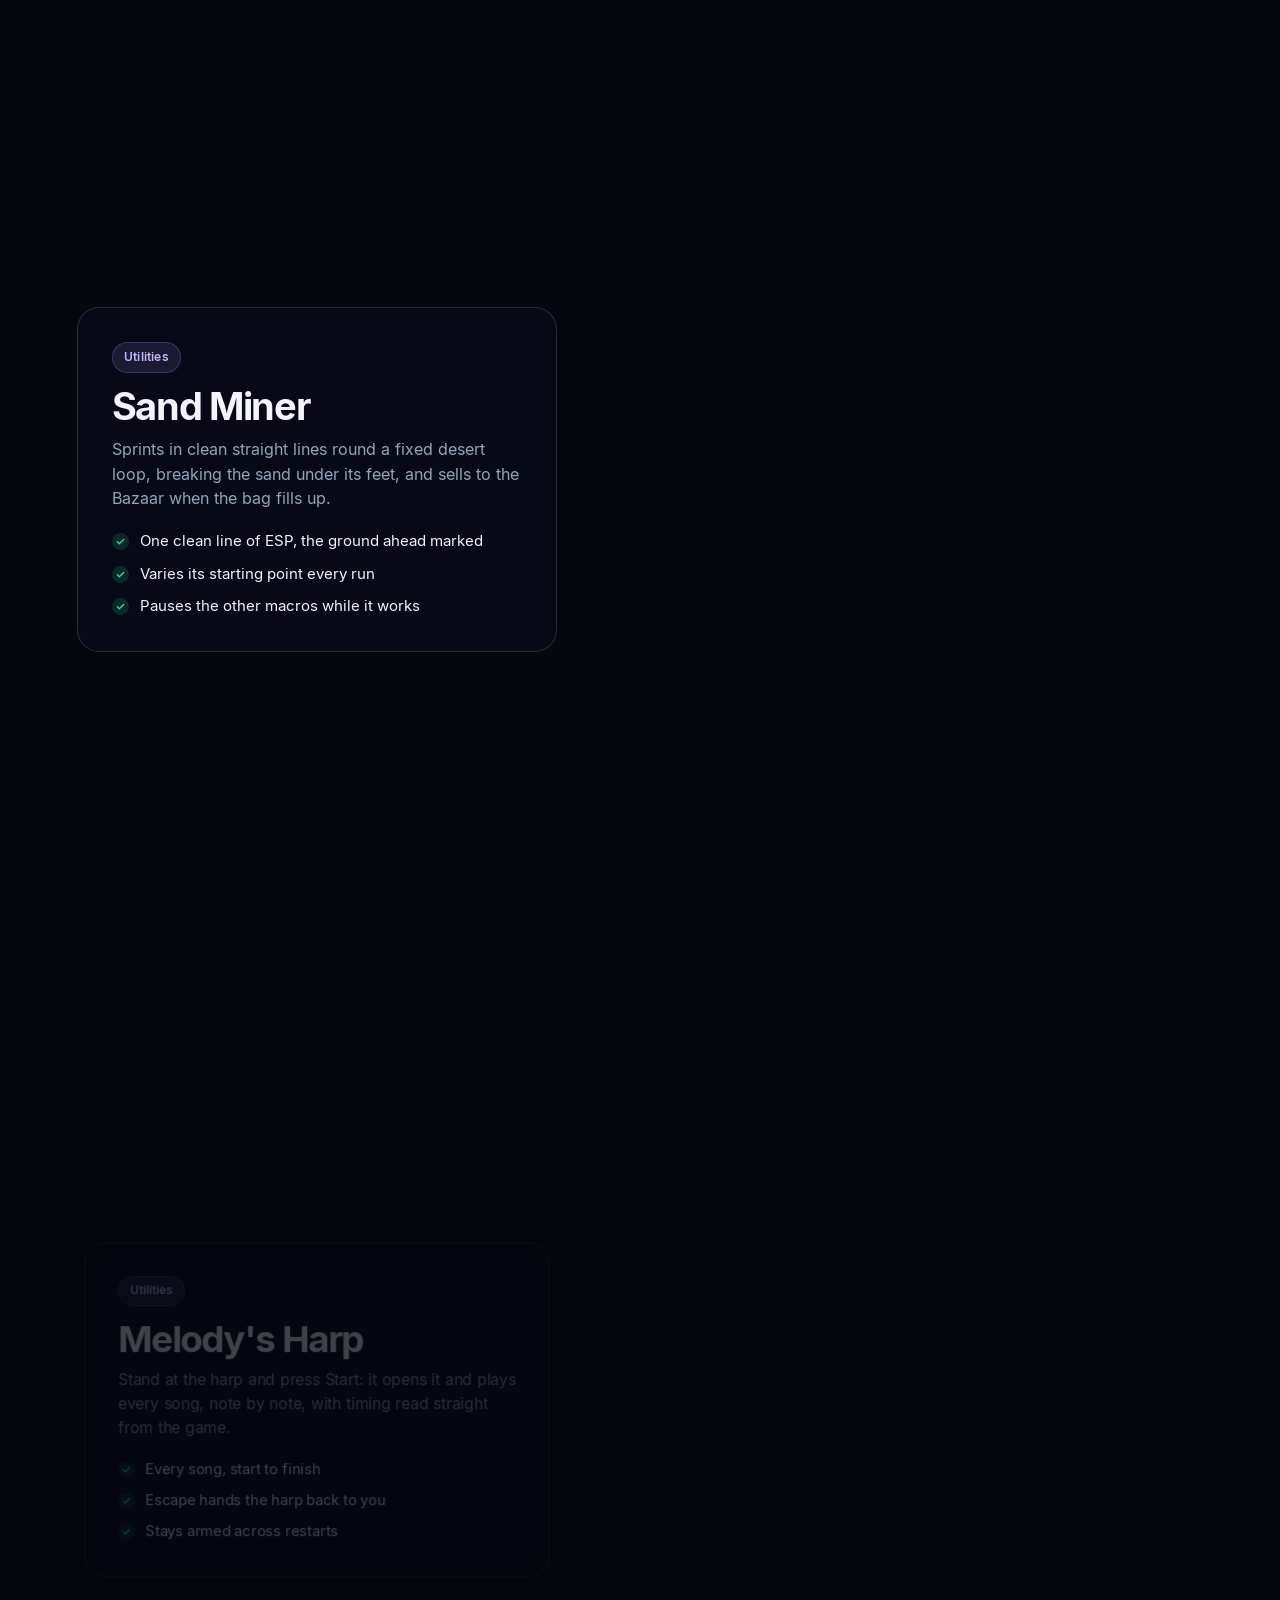
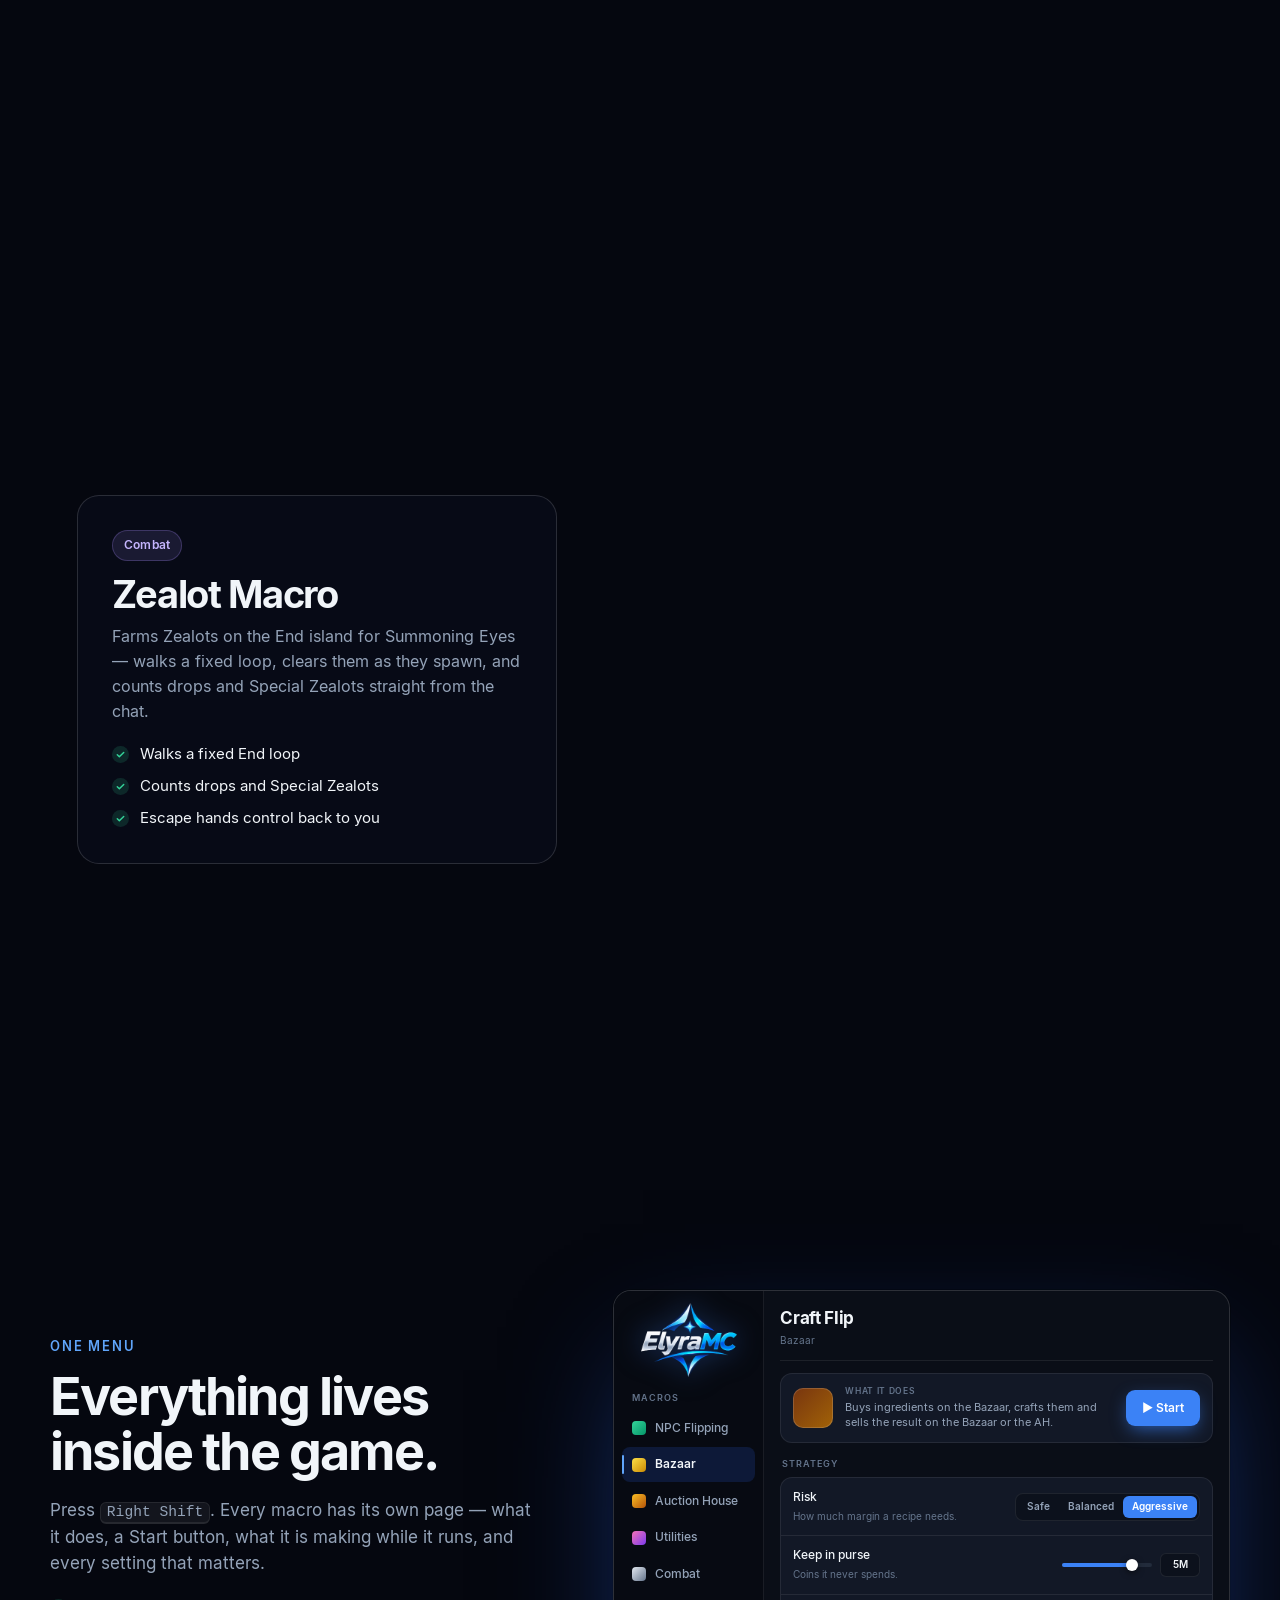
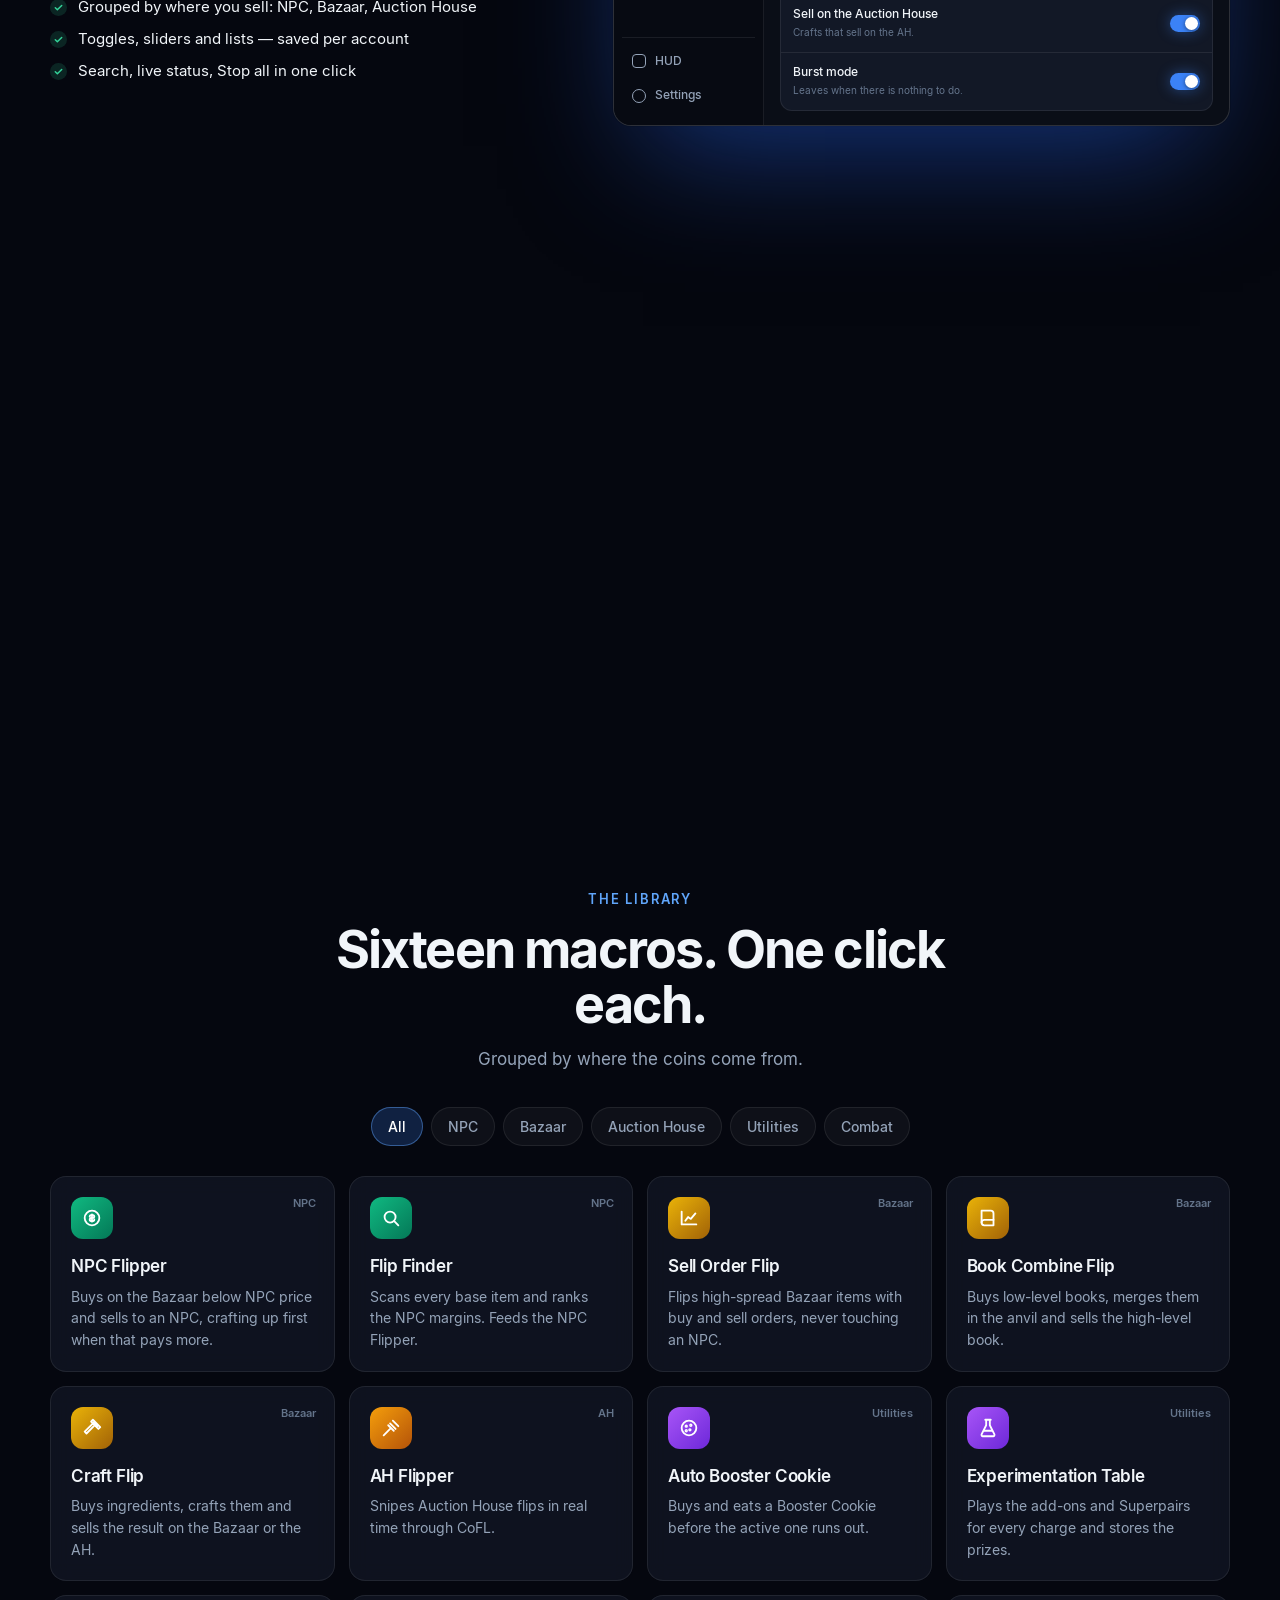
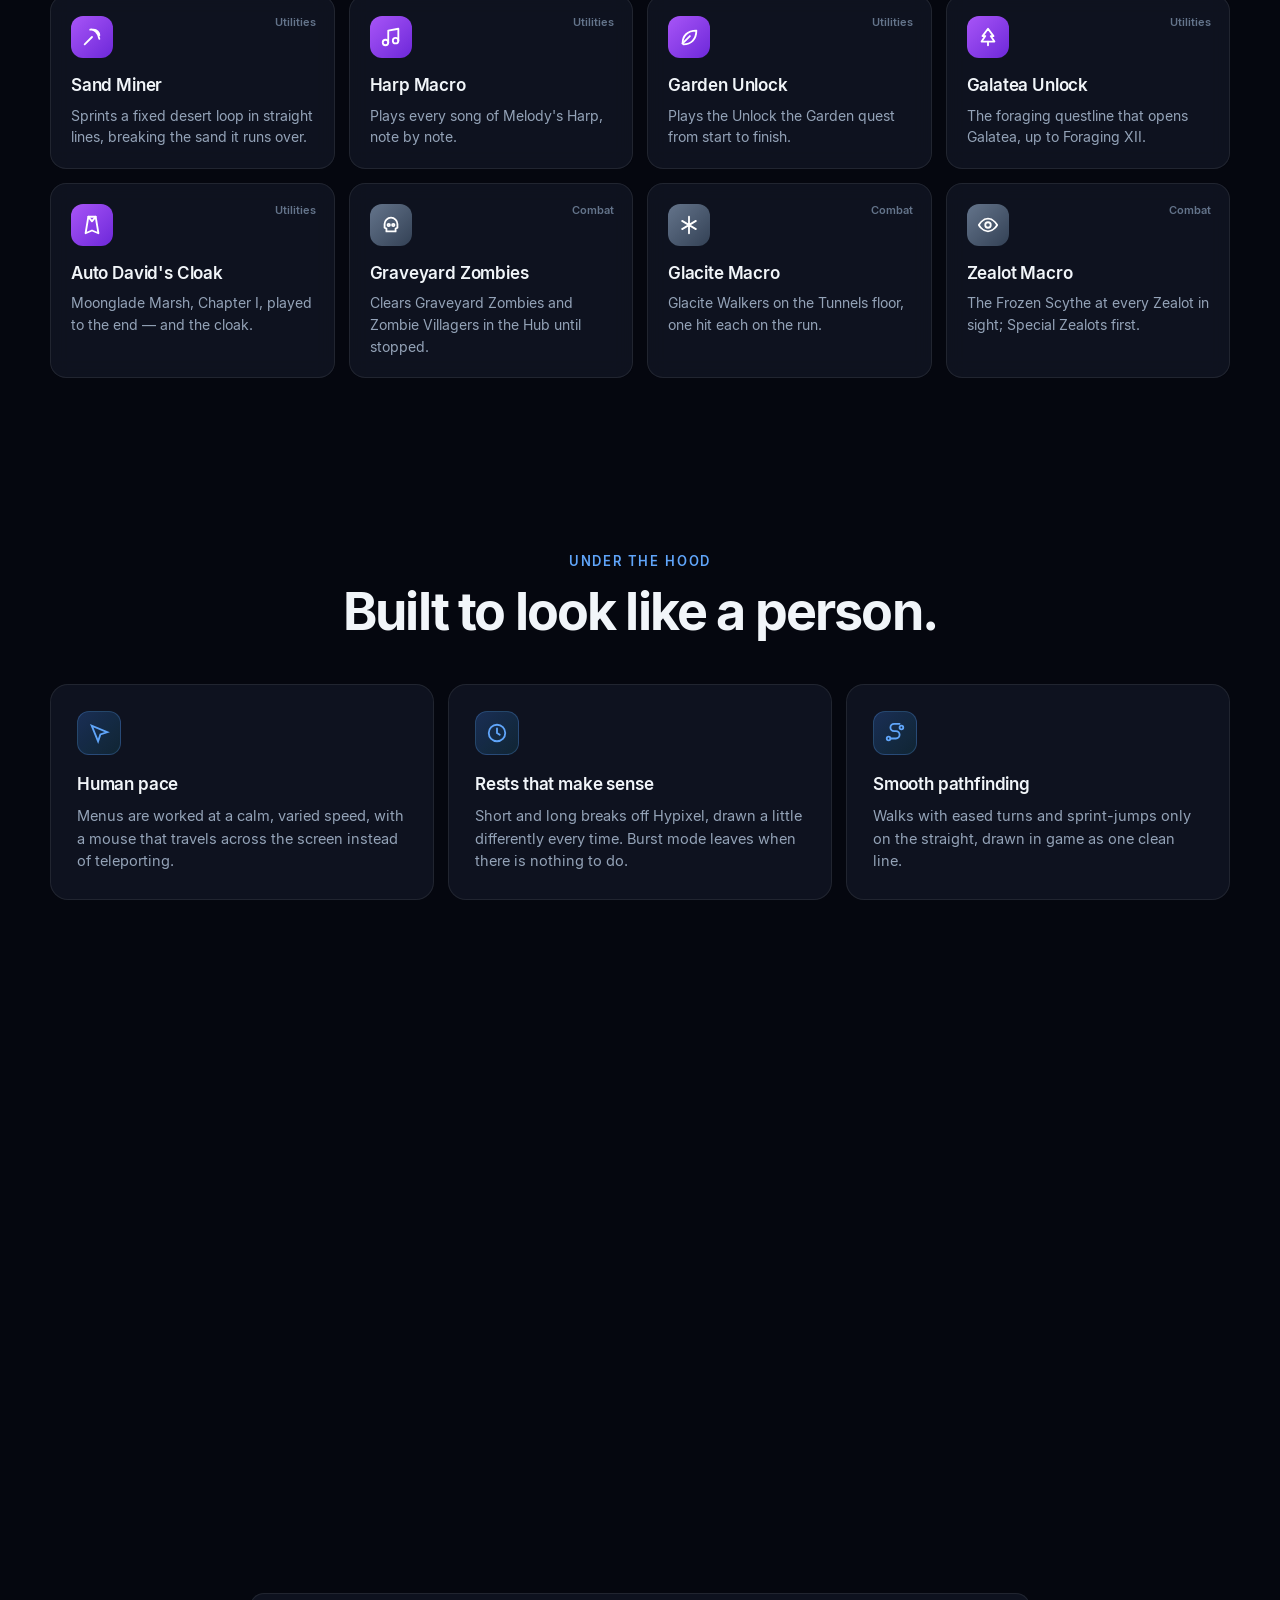
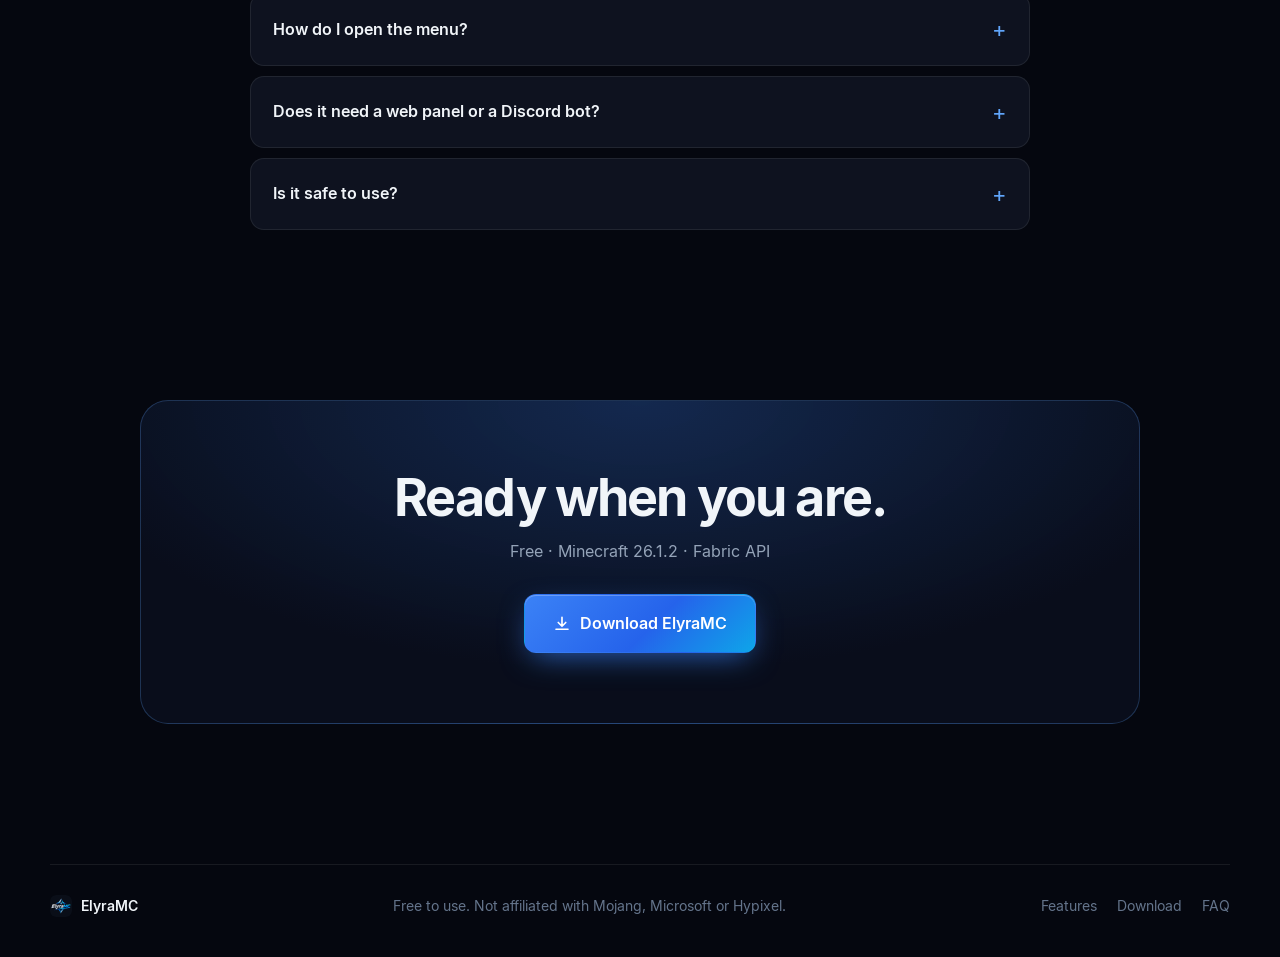
==== commit 6772804d: "Site: SEO — canonical, Open Graph/Twitter tags, sitemap.xml Co-Authored-By: Claude Opus 4.8 <noreply" ====
--- a/index.html
+++ b/index.html
@@ -6,6 +6,19 @@
   <title>ElyraMC — Free Hypixel SkyBlock Macros</title>
   <meta name="description" content="ElyraMC is a free Fabric mod for Minecraft 26.1.2 with Hypixel SkyBlock macros — flipping, mining, quests and combat — run from one smooth in-game menu.">
   <meta name="theme-color" content="#05070f">
+  <meta name="robots" content="index, follow">
+  <link rel="canonical" href="https://miniespe.github.io/elyramc/">
+  <!-- Open Graph / Twitter: link previews + discovery -->
+  <meta property="og:type" content="website">
+  <meta property="og:site_name" content="ElyraMC">
+  <meta property="og:title" content="ElyraMC — Free Hypixel SkyBlock Macros">
+  <meta property="og:description" content="A free Fabric mod for Minecraft 26.1.2: Hypixel SkyBlock macros — flipping, mining, quests and combat — from one in-game menu.">
+  <meta property="og:url" content="https://miniespe.github.io/elyramc/">
+  <meta property="og:image" content="https://miniespe.github.io/elyramc/assets/img/shot-title.png">
+  <meta name="twitter:card" content="summary_large_image">
+  <meta name="twitter:title" content="ElyraMC — Free Hypixel SkyBlock Macros">
+  <meta name="twitter:description" content="Free Fabric mod for Minecraft 26.1.2 — Hypixel SkyBlock macros from one in-game menu.">
+  <meta name="twitter:image" content="https://miniespe.github.io/elyramc/assets/img/shot-title.png">
   <link rel="icon" href="assets/img/icon.png">
   <link rel="stylesheet" href="style.css">
 </head>
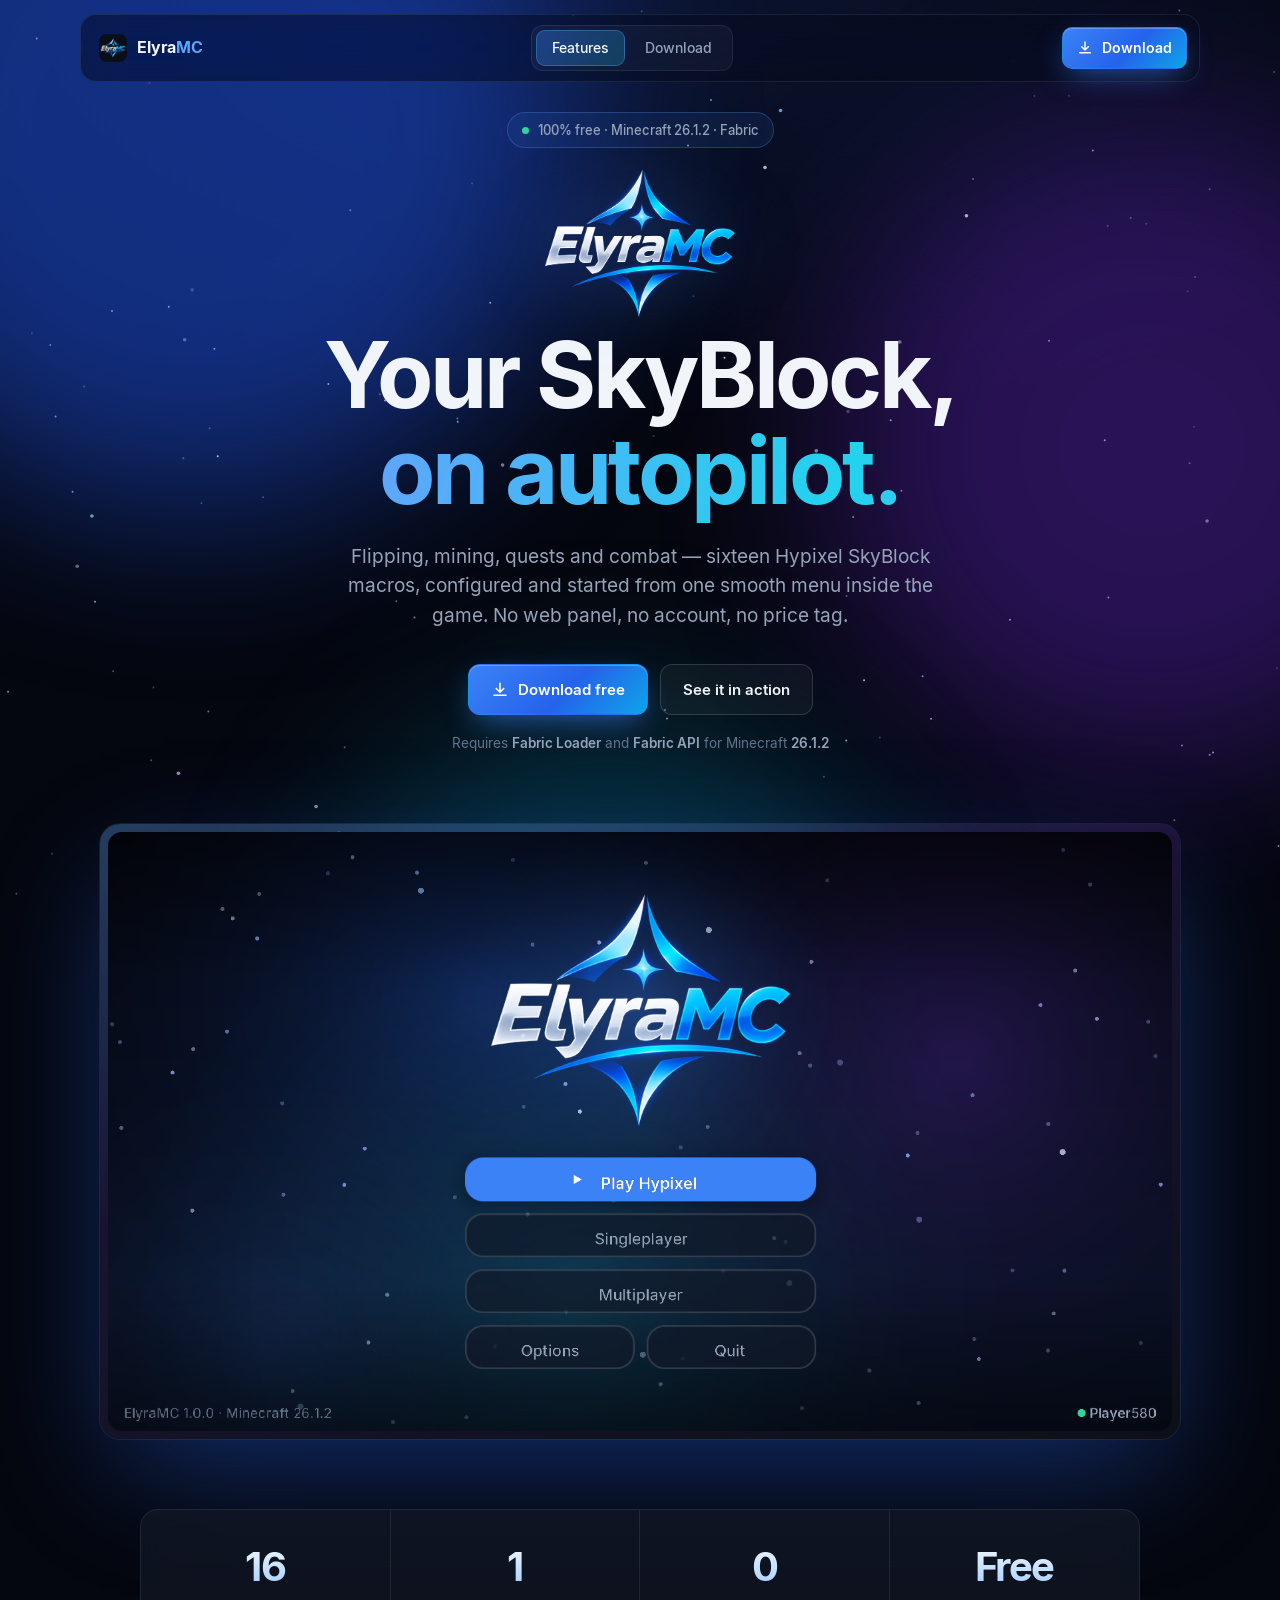
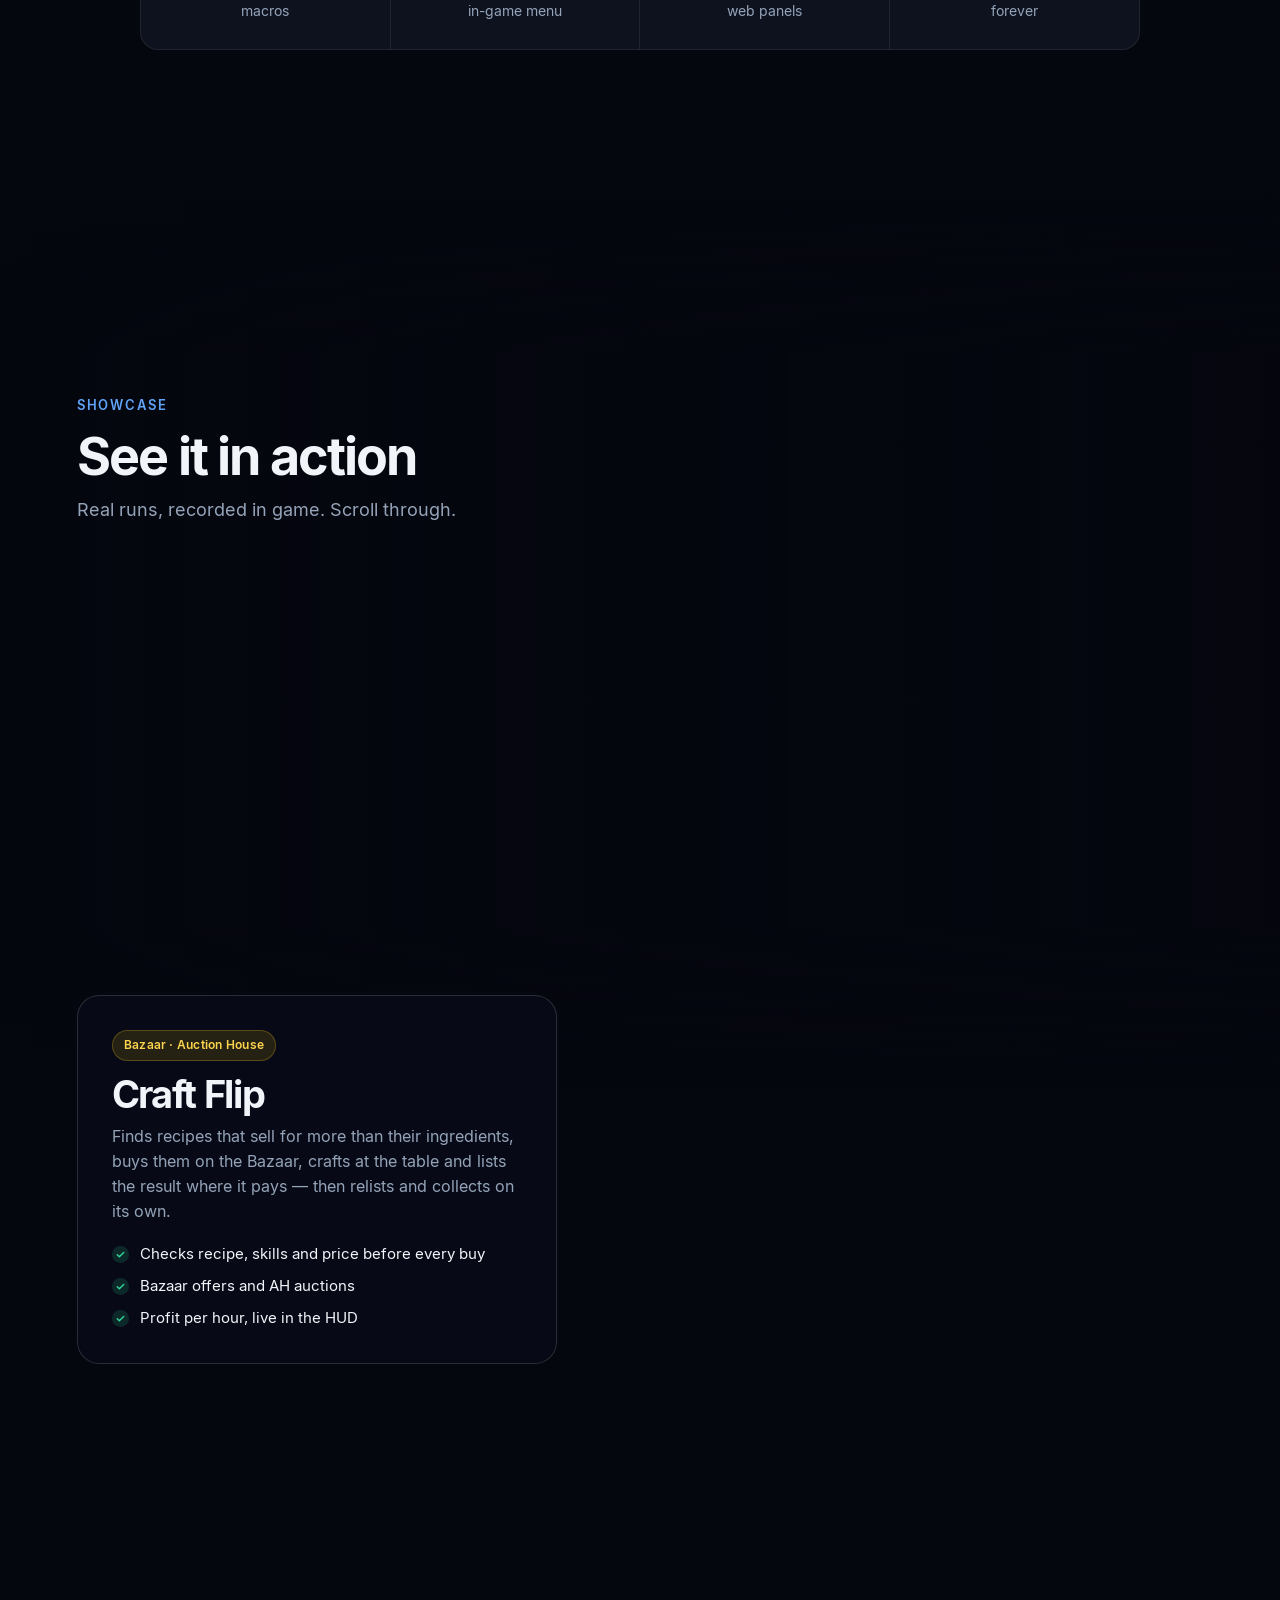
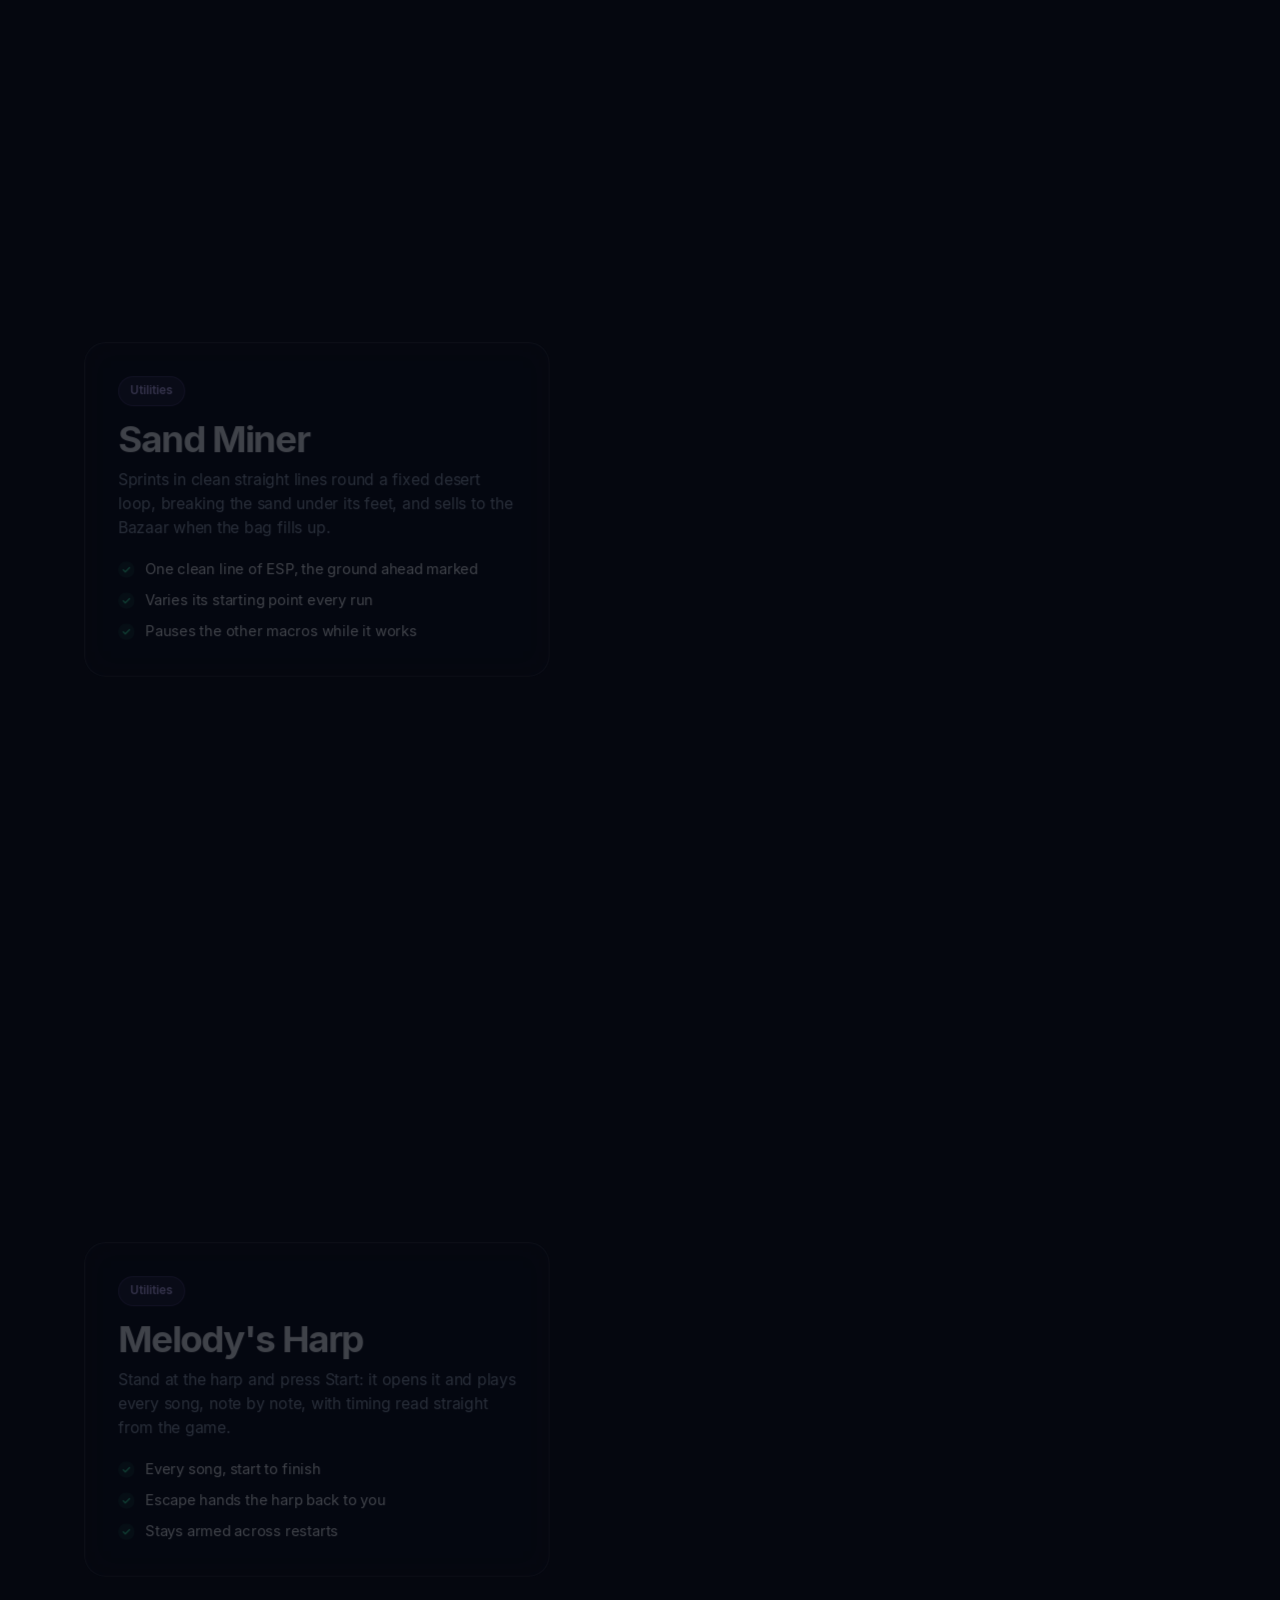
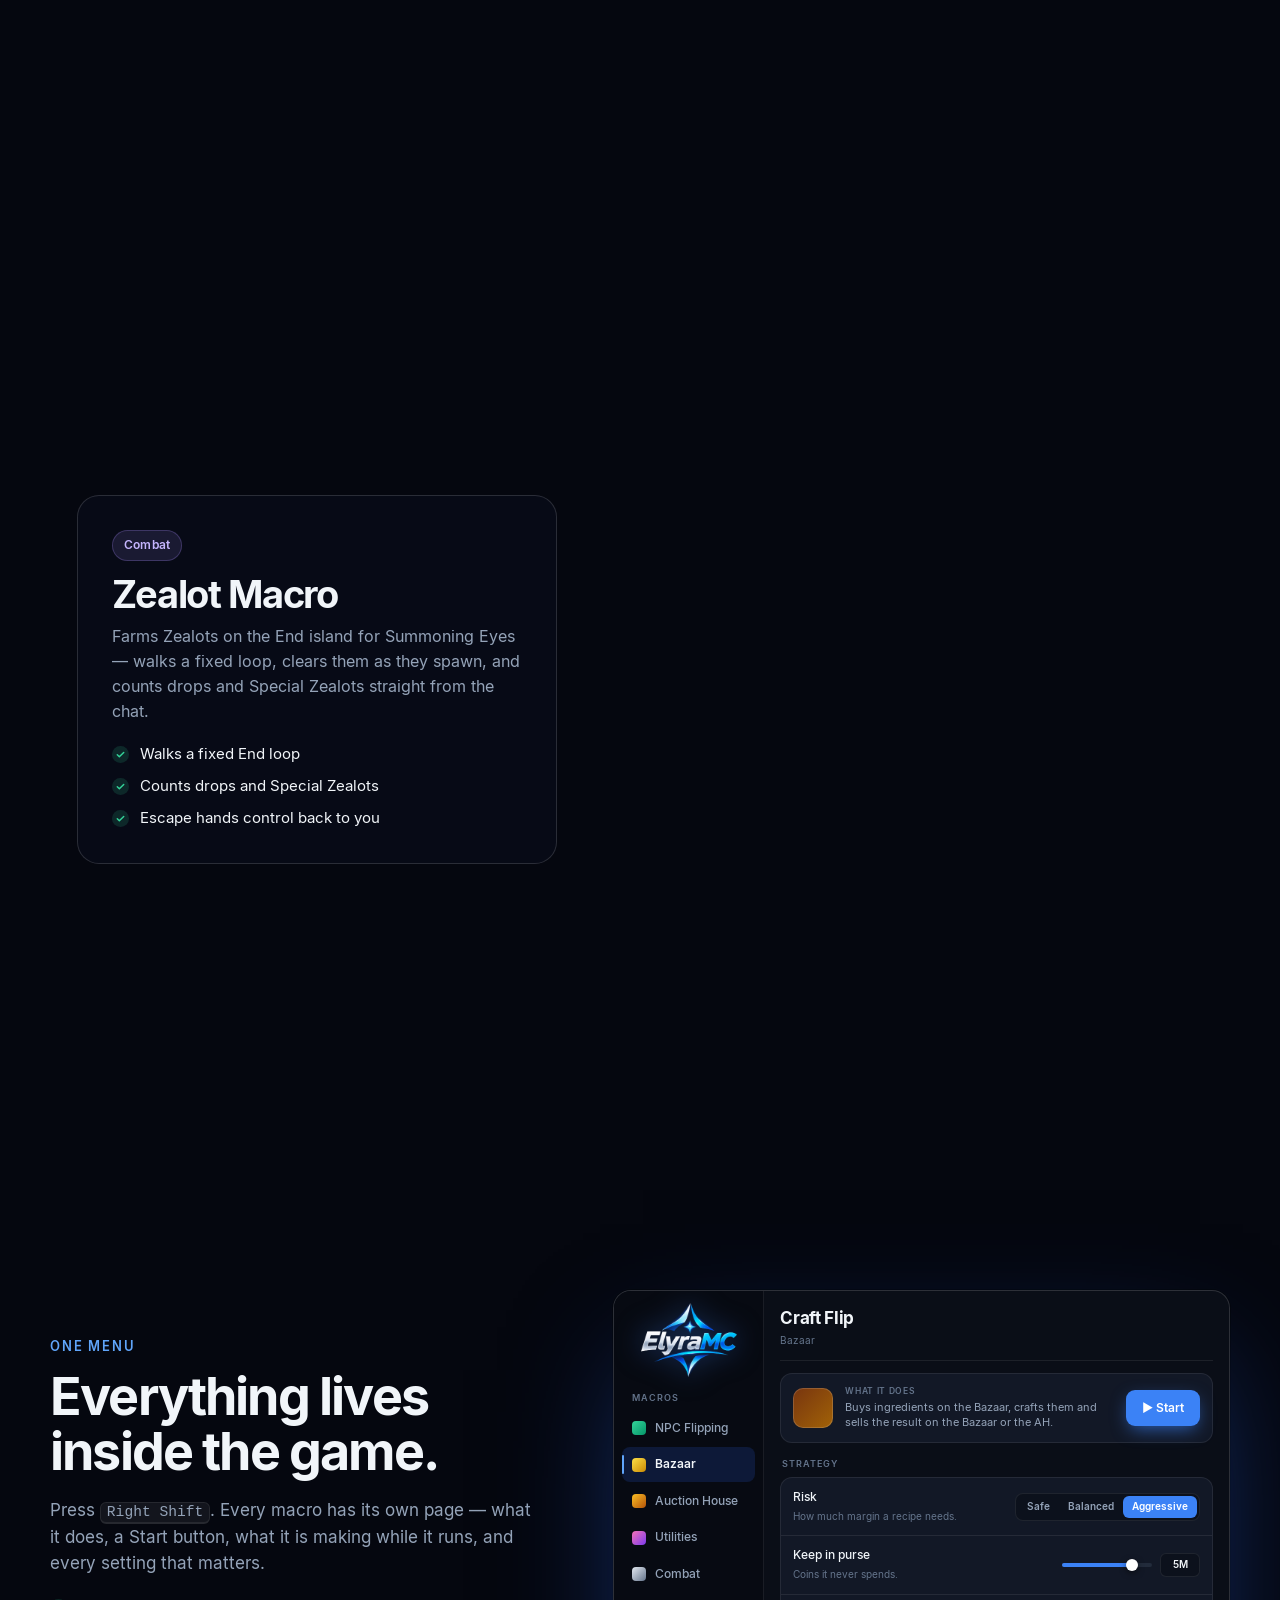
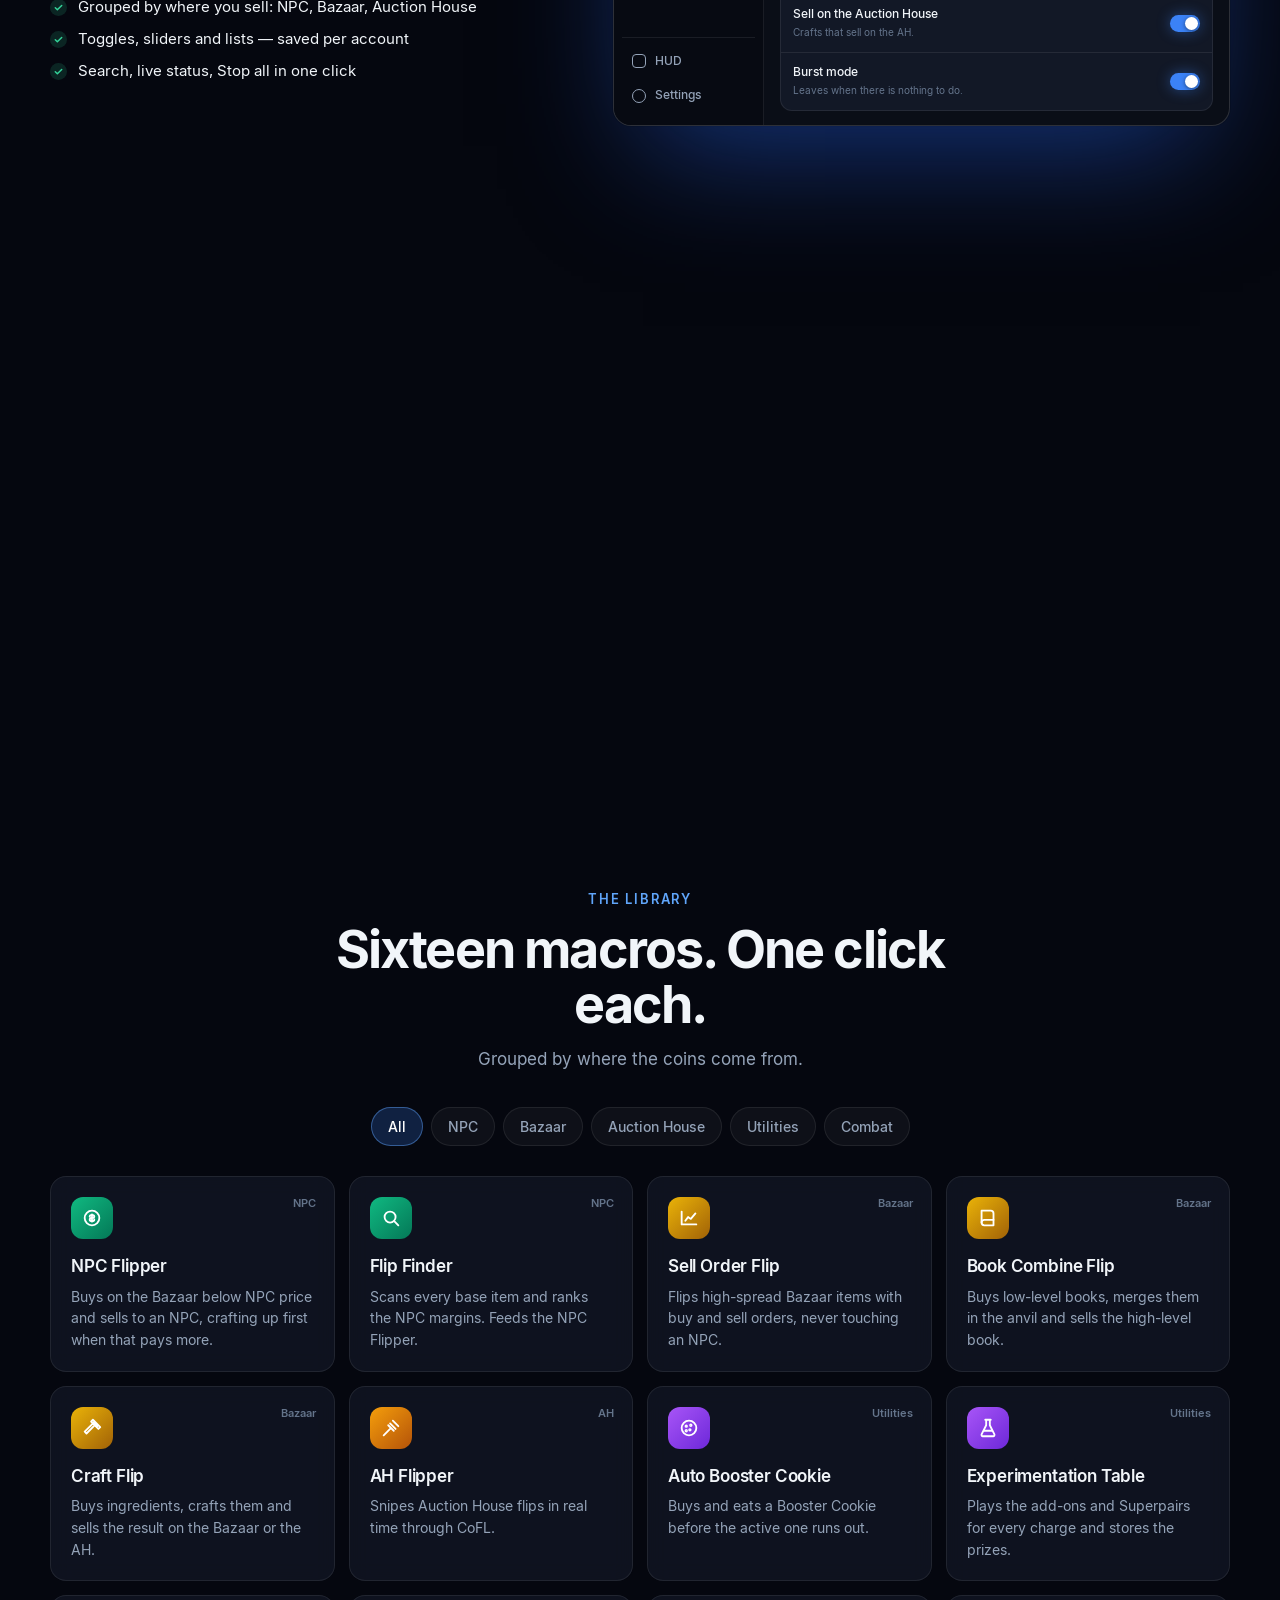
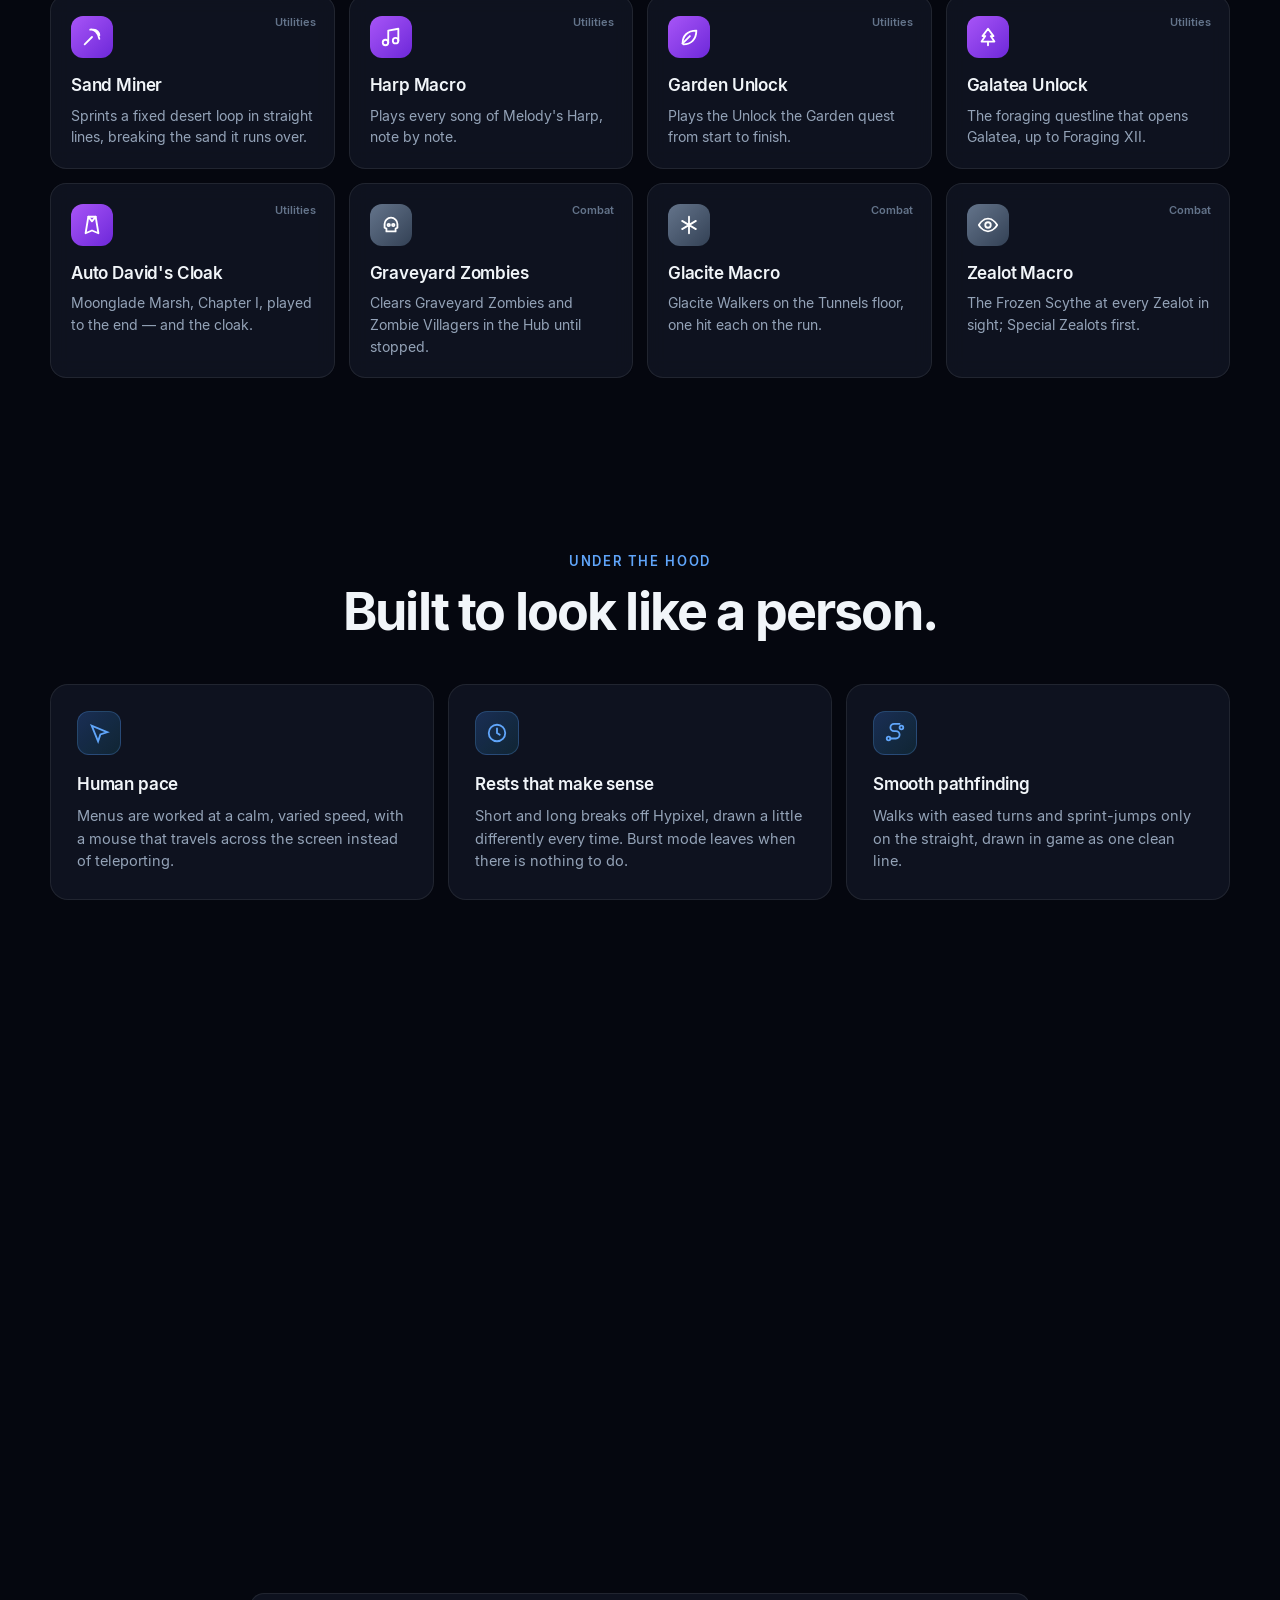
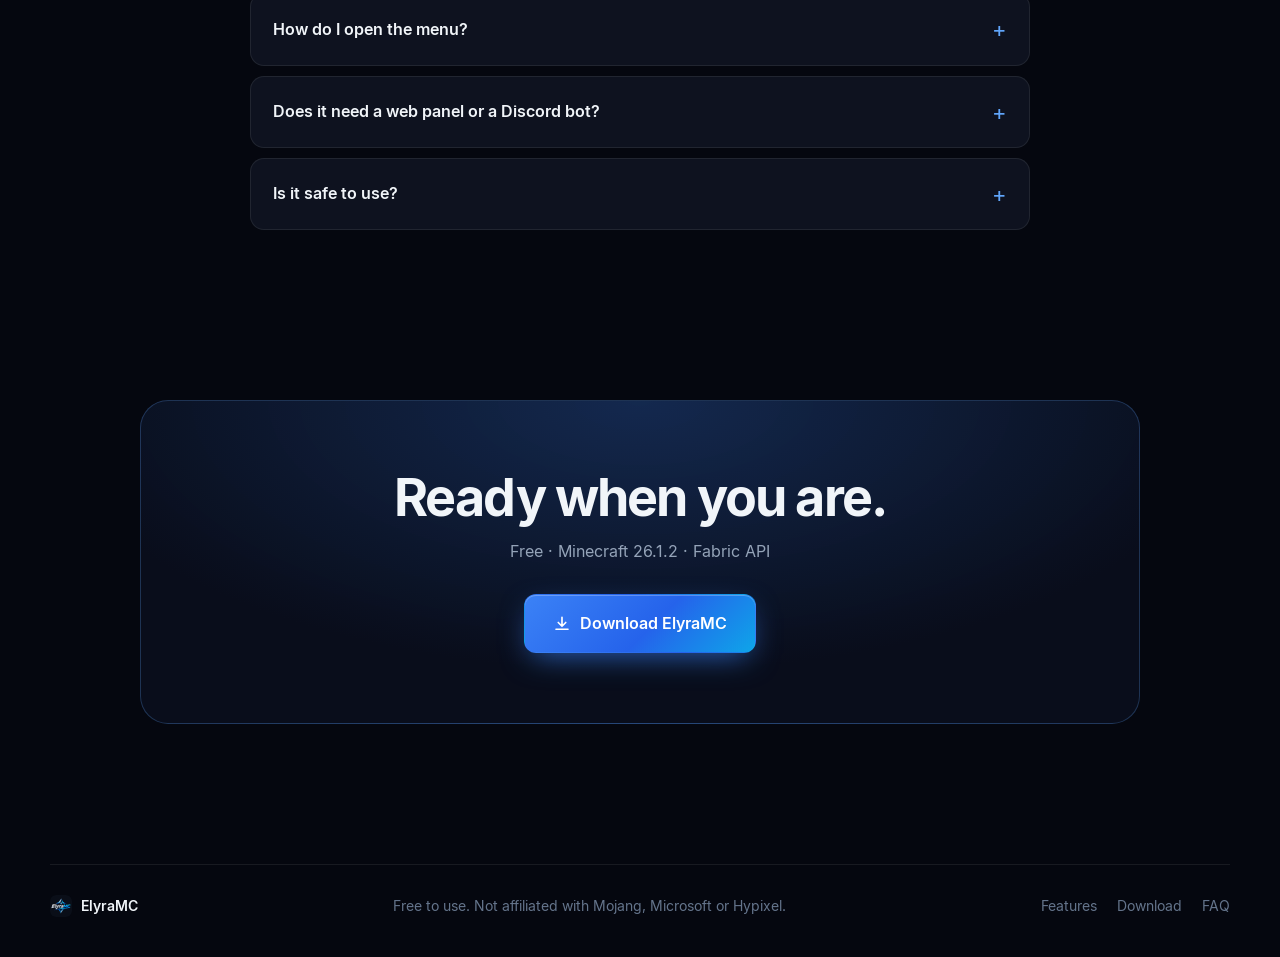
==== commit 7f5c97b7: "Site: publish new obfuscated jar (with Marcos's code) SHA-256 c59b49d6…; the Download tag is updated" ====
--- a/index.html
+++ b/index.html
@@ -260,7 +260,7 @@
         <div class="dl-info">
           <b>ElyraMC 1.0.0</b>
           <div class="dl-tags"><span>Minecraft 26.1.2</span><span>Fabric</span><span>2.6 MB</span></div>
-          <code class="dl-sha" title="SHA-256">SHA-256 950c03a8…ee7b4f5</code>
+          <code class="dl-sha" title="SHA-256">SHA-256 c59b49d6…1acedf1</code>
         </div>
         <a class="btn btn-primary btn-lg" href="downloads/elyramc-1.0.0-26.1.2.jar" download>
           <svg viewBox="0 0 24 24" aria-hidden="true"><path d="M12 3v12m0 0l-5-5m5 5l5-5M4 19h16"/></svg>
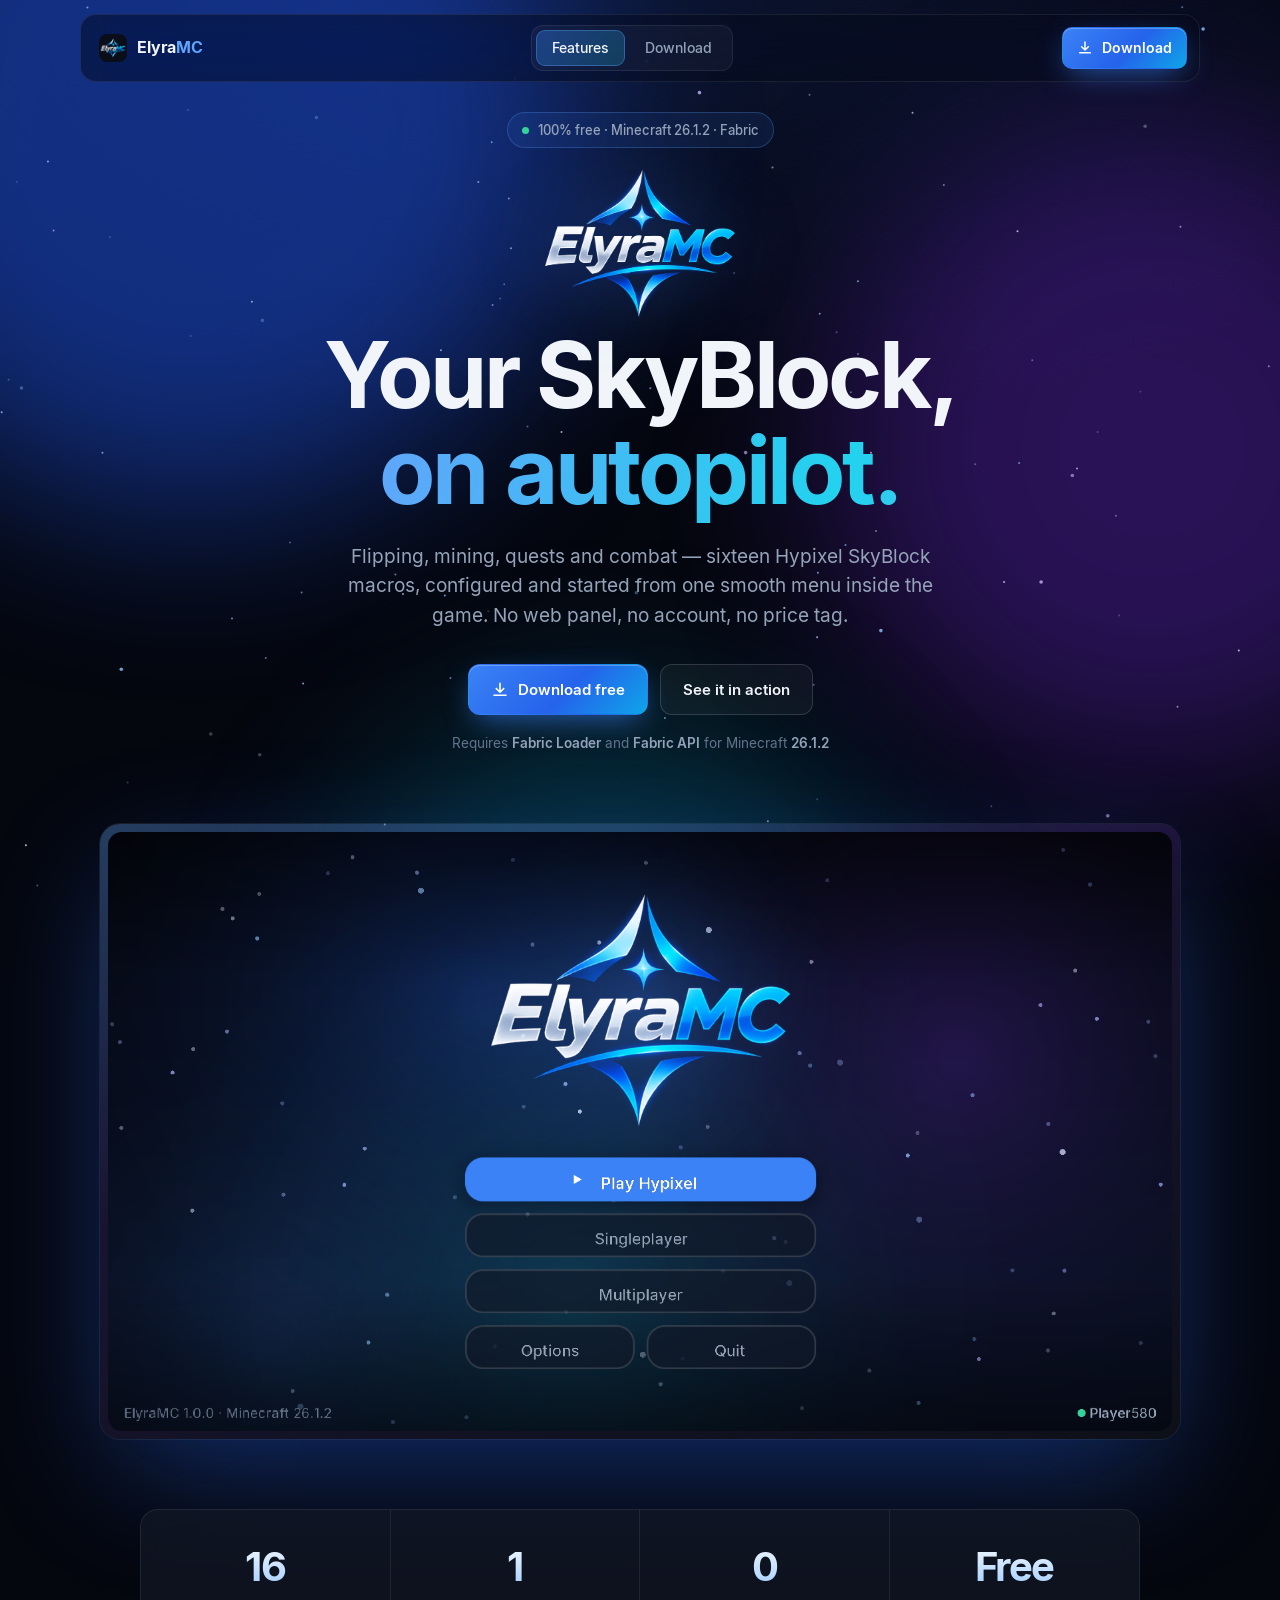
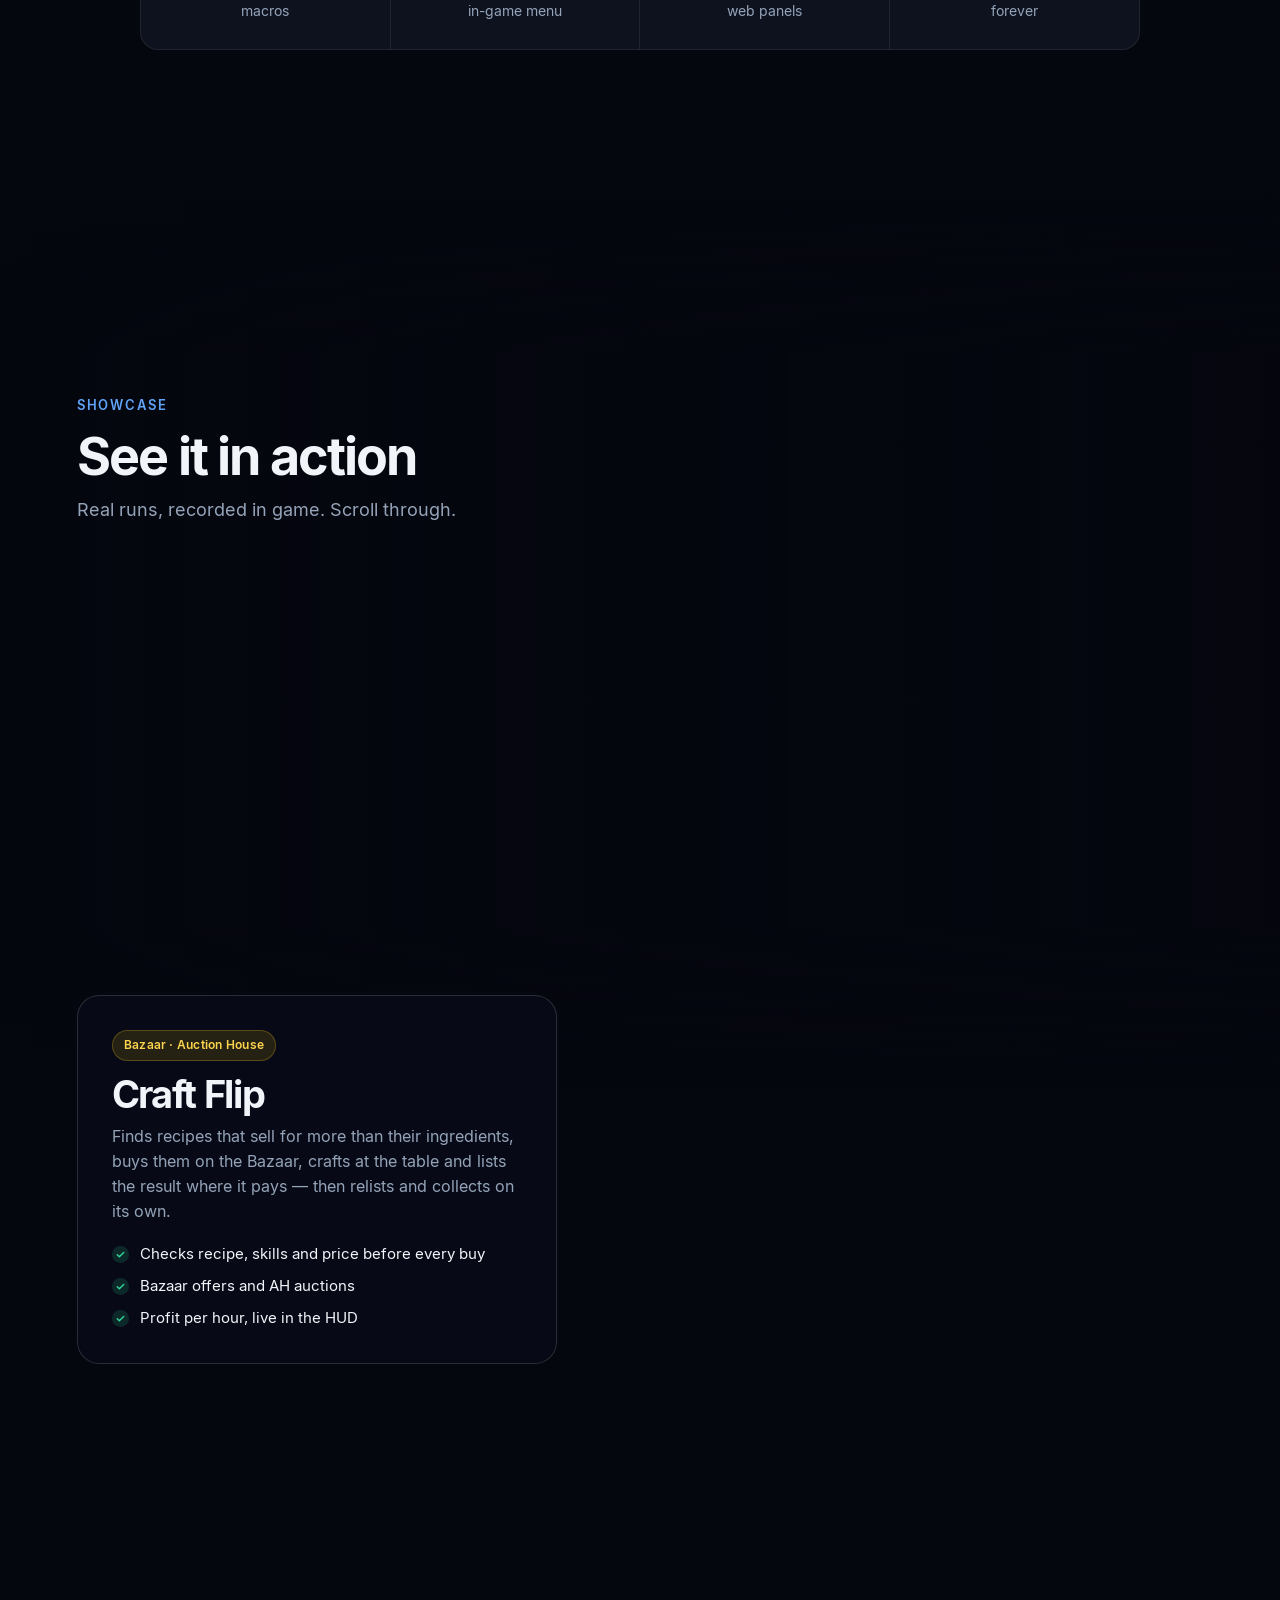
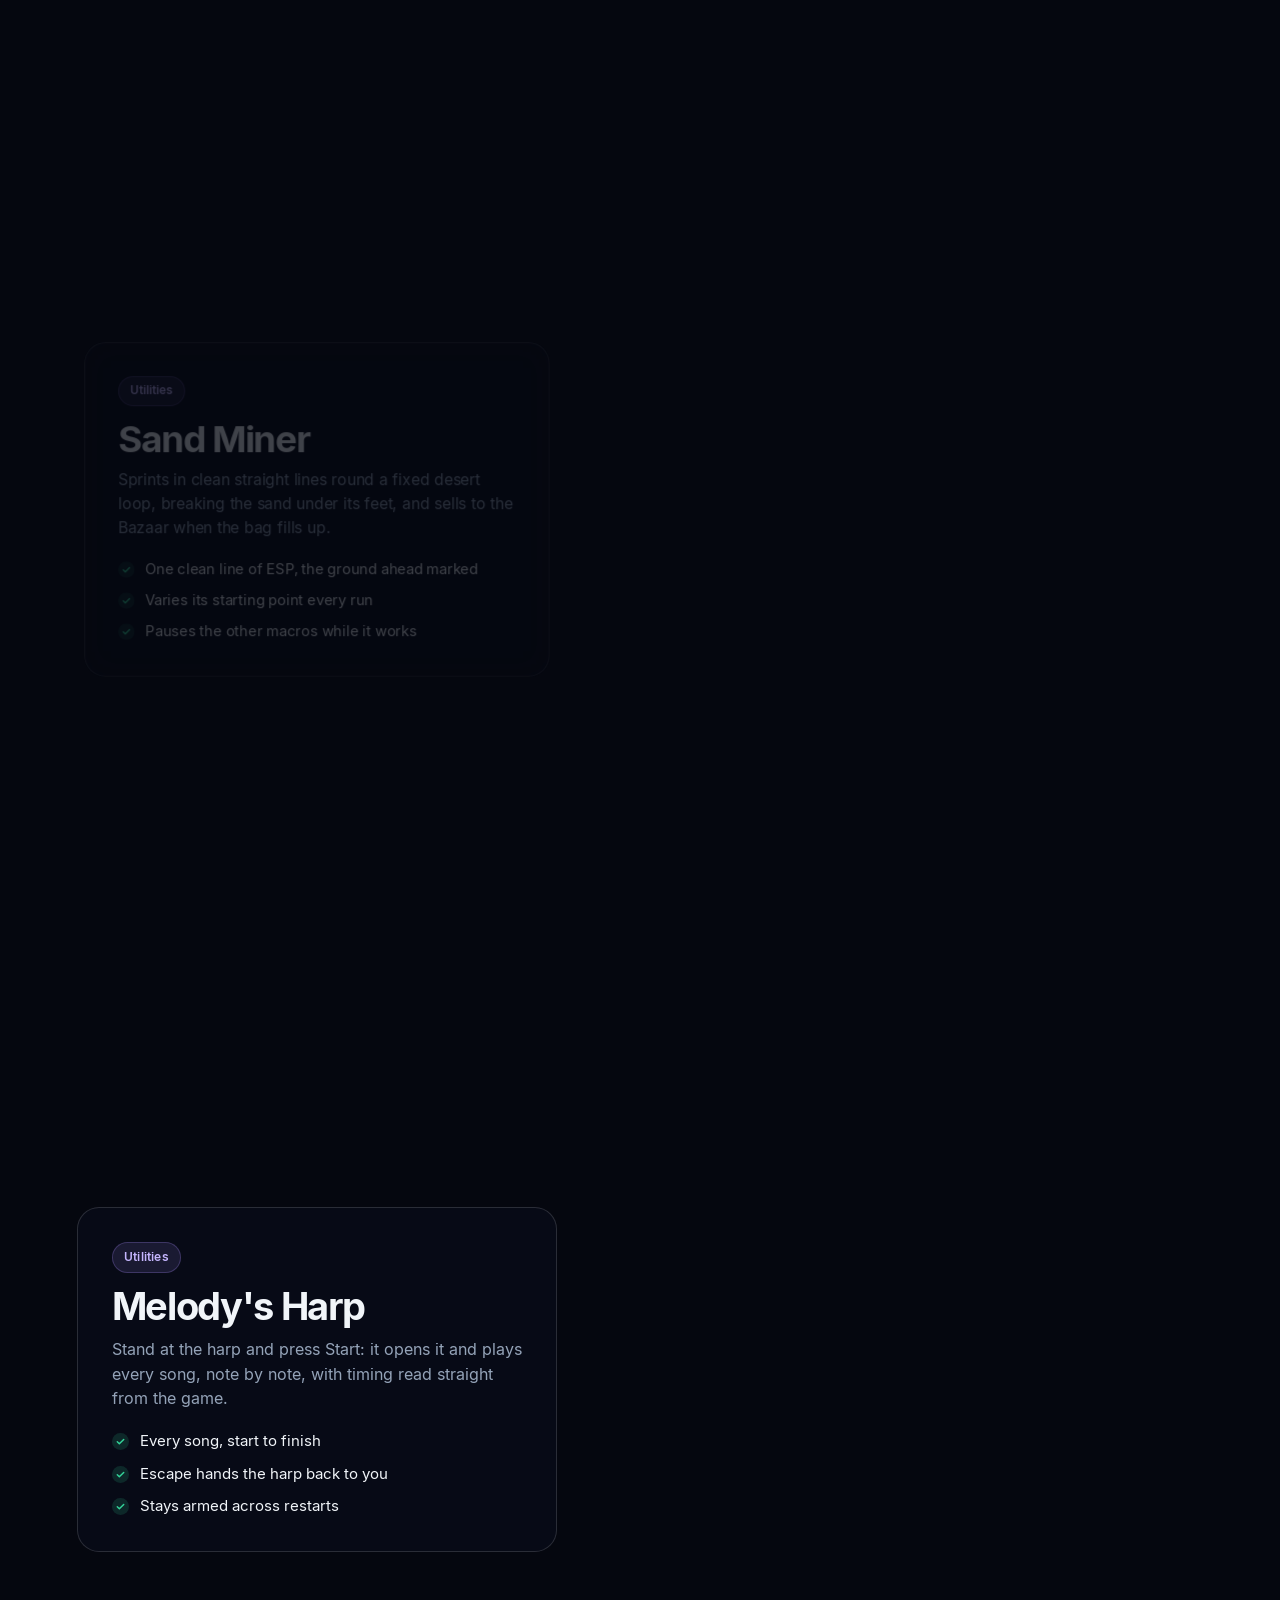
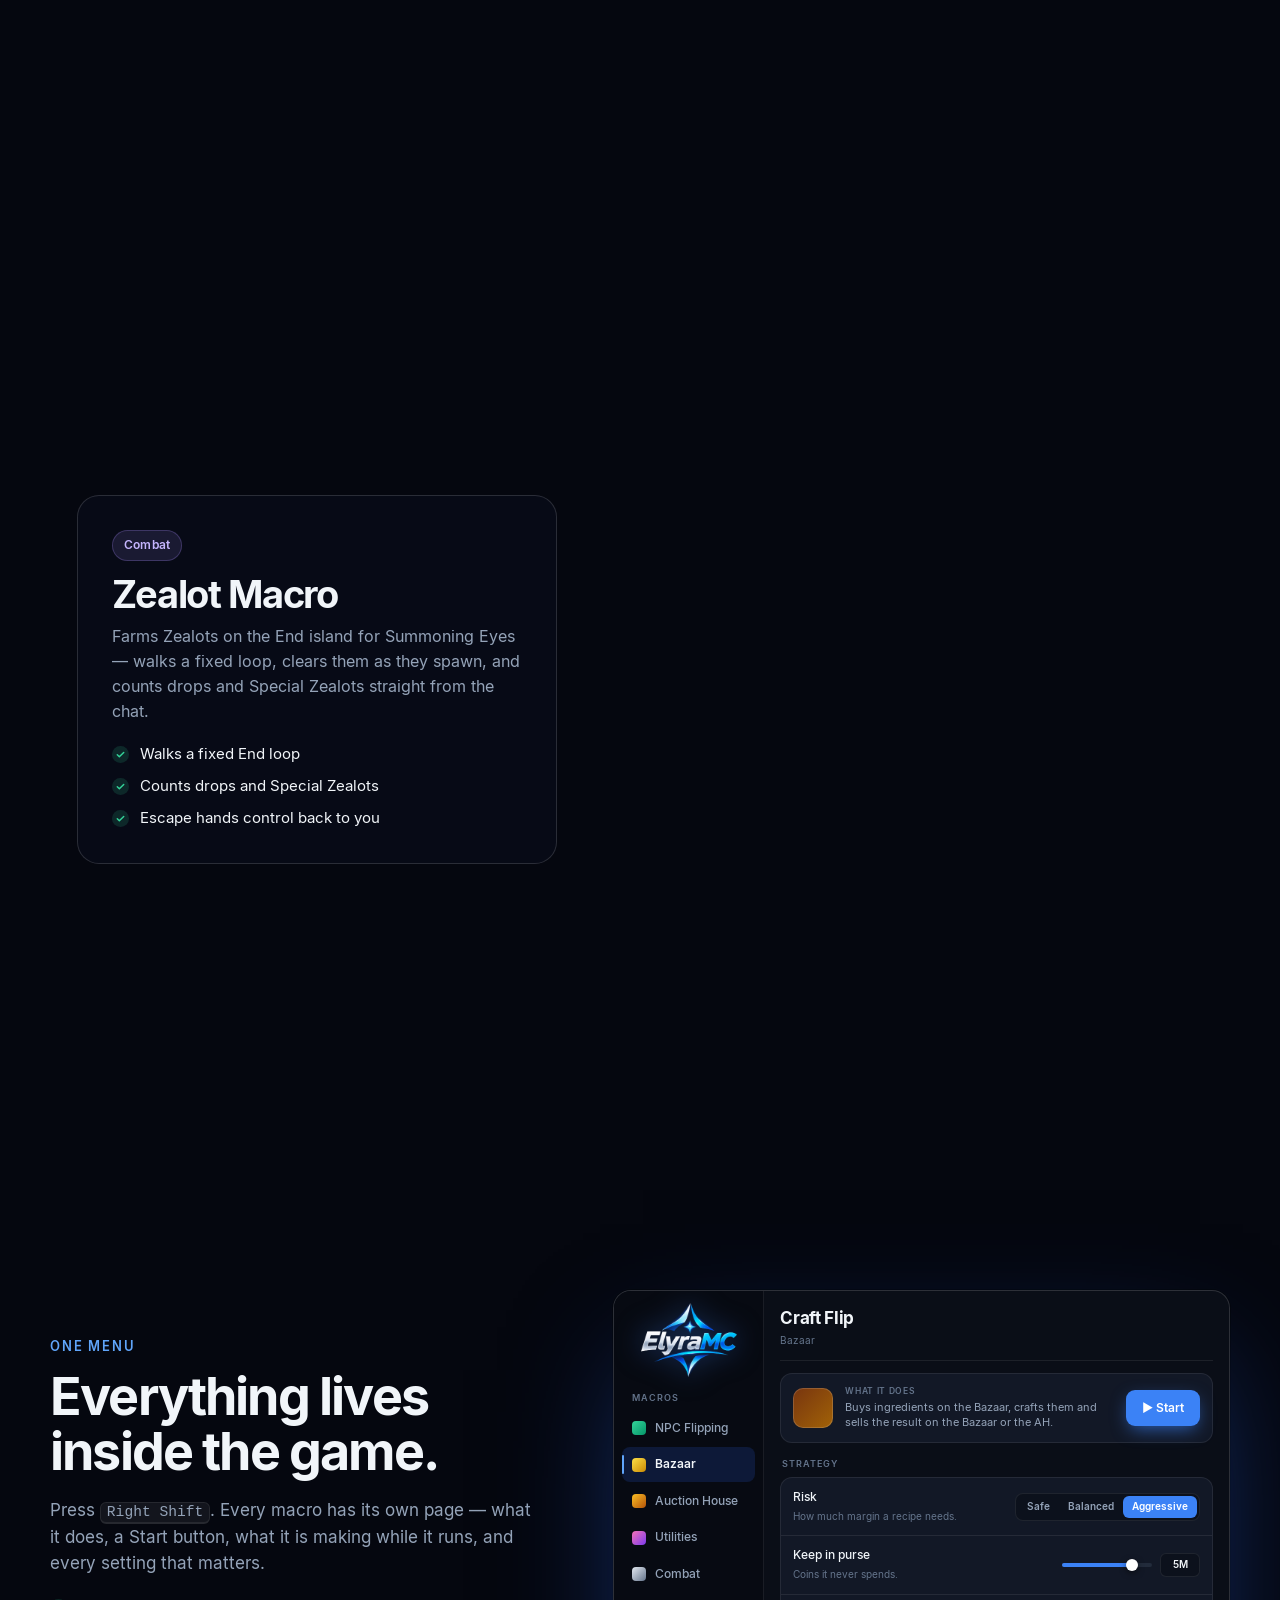
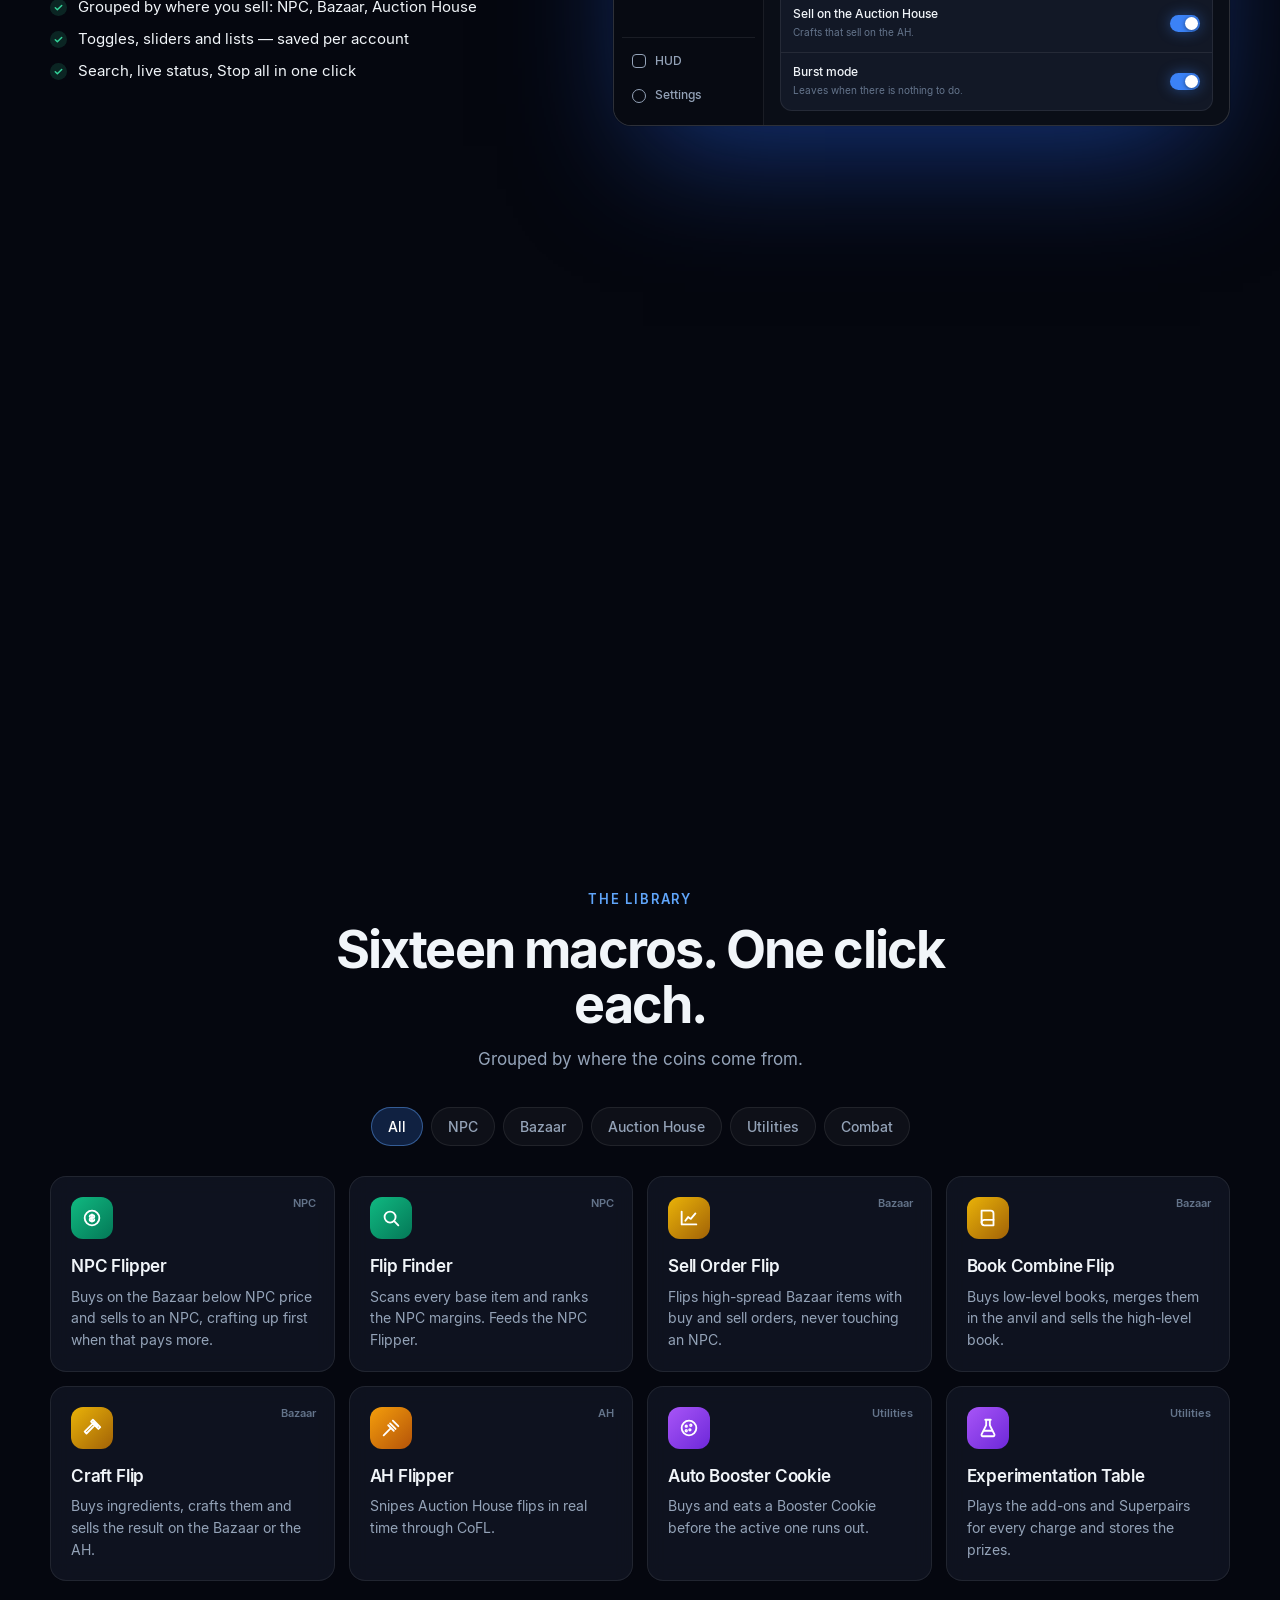
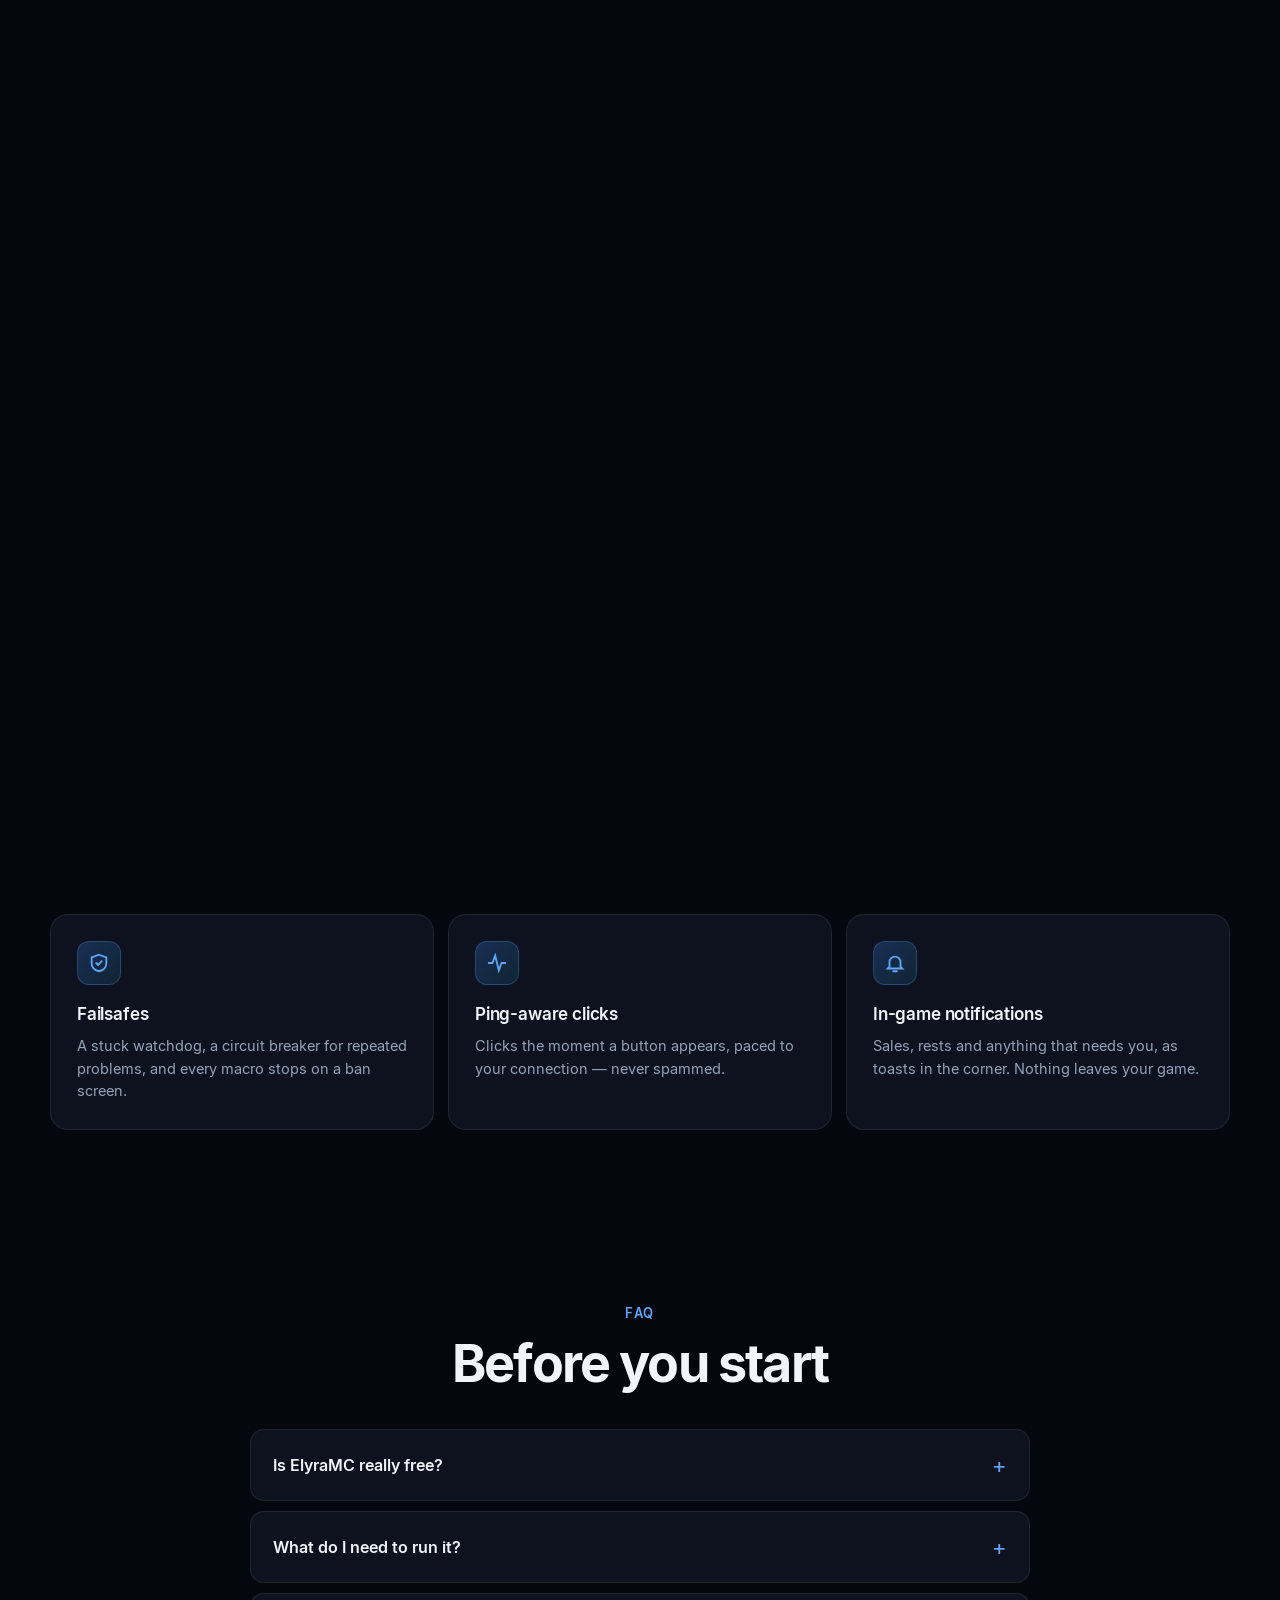
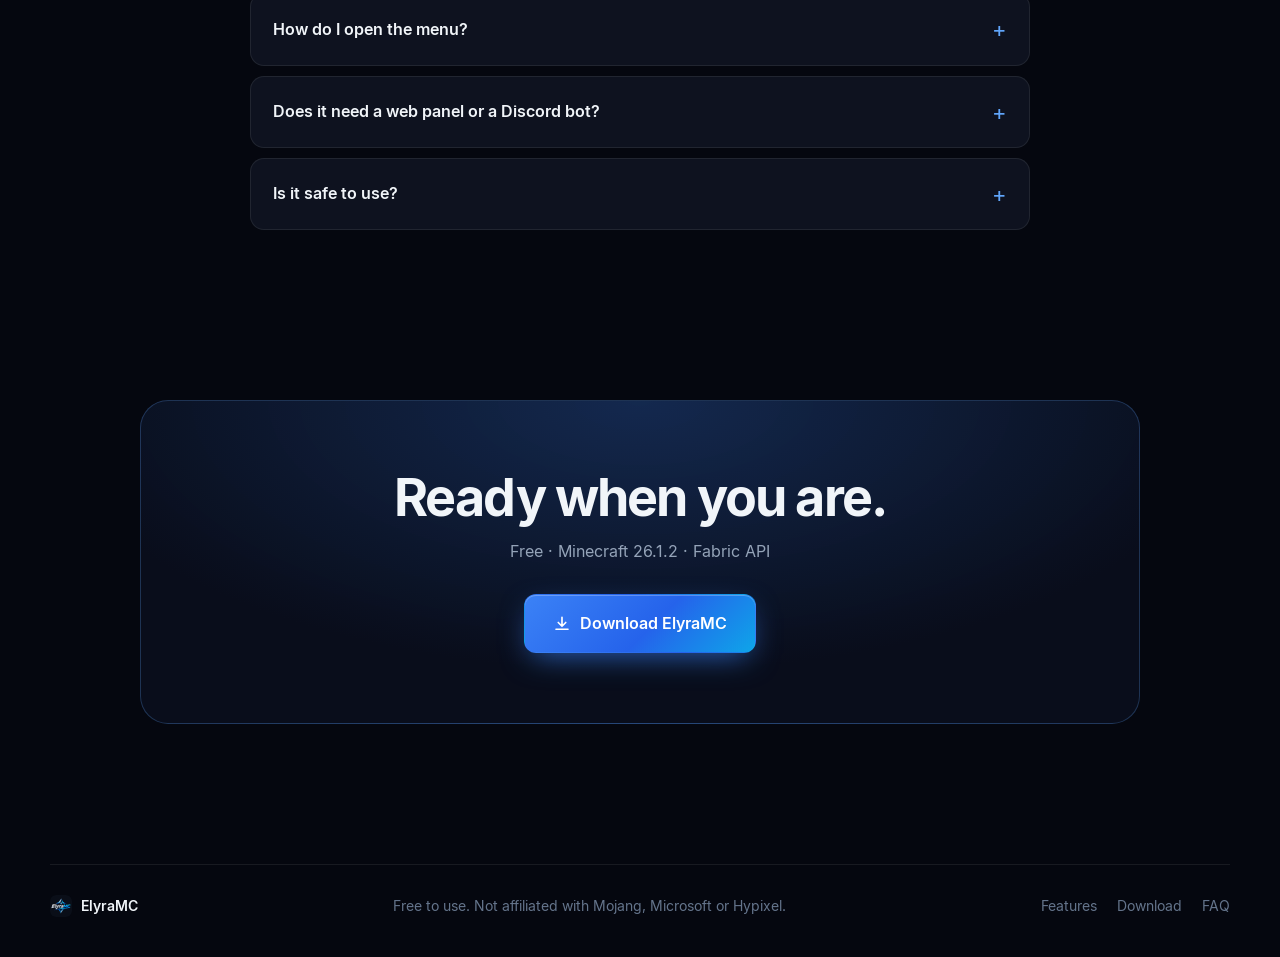
==== commit d80b43c9: "Site: publish 1.0.1 (pathfinder update) Co-Authored-By: Claude Opus 5.5 <noreply@anthropic.com>" ====
--- a/index.html
+++ b/index.html
@@ -258,11 +258,11 @@
       <div class="dl-card reveal">
         <img src="assets/img/icon.png" alt="" class="dl-icon" width="72" height="72">
         <div class="dl-info">
-          <b>ElyraMC 1.0.0</b>
+          <b>ElyraMC 1.0.1</b>
           <div class="dl-tags"><span>Minecraft 26.1.2</span><span>Fabric</span><span>2.6 MB</span></div>
-          <code class="dl-sha" title="SHA-256">SHA-256 c59b49d6…1acedf1</code>
-        </div>
-        <a class="btn btn-primary btn-lg" href="downloads/elyramc-1.0.0-26.1.2.jar" download>
+          <code class="dl-sha" title="SHA-256">SHA-256 871278c6…187ae21</code>
+        </div>
+        <a class="btn btn-primary btn-lg" href="downloads/elyramc-1.0.1-26.1.2.jar" download>
           <svg viewBox="0 0 24 24" aria-hidden="true"><path d="M12 3v12m0 0l-5-5m5 5l5-5M4 19h16"/></svg>
           Download .jar
         </a>
@@ -284,7 +284,7 @@
         <div class="step reveal">
           <span class="num">3</span>
           <h4>Drop in ElyraMC</h4>
-          <p>Put <code>elyramc-1.0.0-26.1.2.jar</code> in the same <code>mods</code> folder, start the game, join SkyBlock and press <kbd>Right Shift</kbd>.</p>
+          <p>Put <code>elyramc-1.0.1-26.1.2.jar</code> in the same <code>mods</code> folder, start the game, join SkyBlock and press <kbd>Right Shift</kbd>.</p>
         </div>
       </div>
 
@@ -294,7 +294,16 @@
       </div>
 
       <div class="changelog reveal">
-        <h3>What's in 1.0.0</h3>
+        <h3>What's new in 1.0.1</h3>
+        <ul>
+          <li>Smoother pathfinding: no more walking past a point and turning back to it</li>
+          <li>Turns round cleanly when the goal is behind, instead of circling it</li>
+          <li>Jumps up steps before reaching them, timed to the game's own physics</li>
+          <li>A more human camera while walking: it looks ahead into turns and eases in and out</li>
+          <li>Keeps clear of walls and fences, and still fits through one-block gaps</li>
+          <li><code>/elyramc pathfinder goto &lt;x&gt; &lt;y&gt; &lt;z&gt;</code> to try the pathfinder by hand</li>
+        </ul>
+        <h3 style="margin-top:22px">What's in 1.0.0</h3>
         <ul>
           <li>A new in-game menu: a page per macro with Start, live stats and settings</li>
           <li>Animated ElyraMC title screen</li>
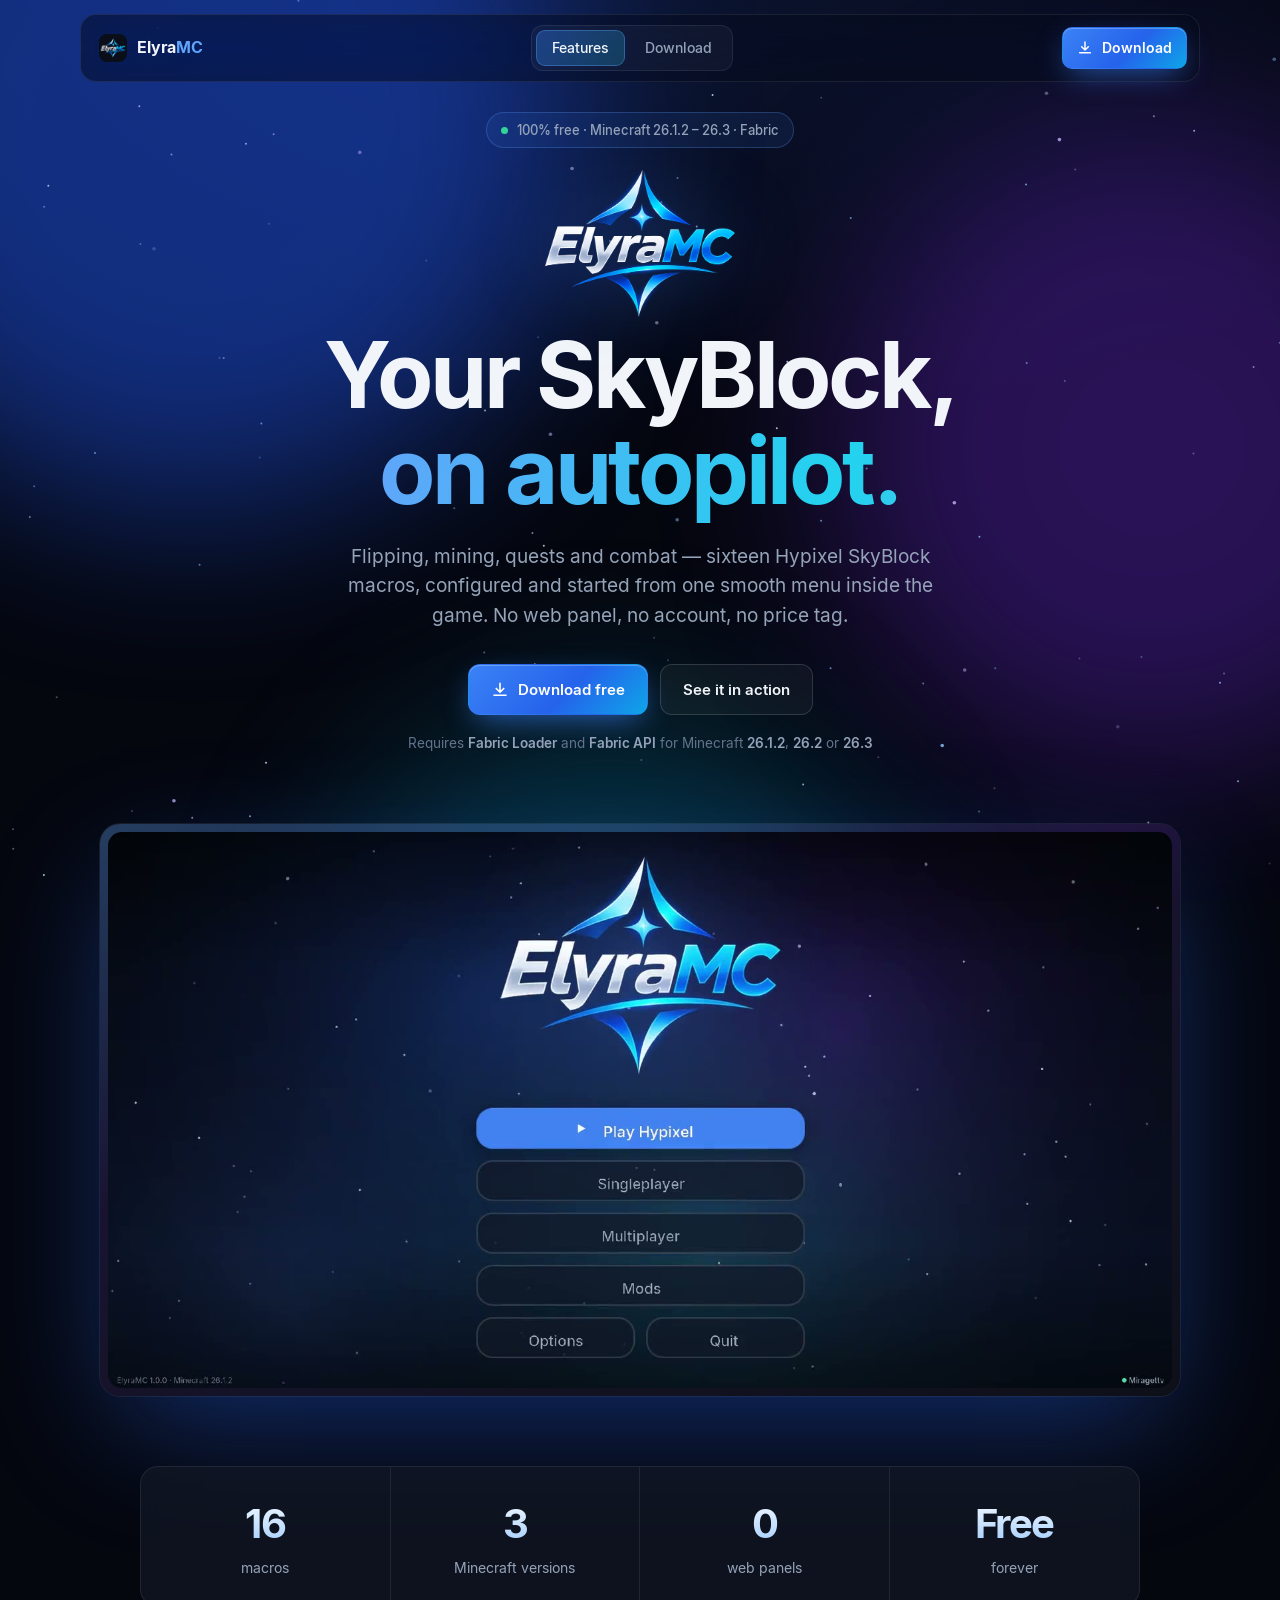
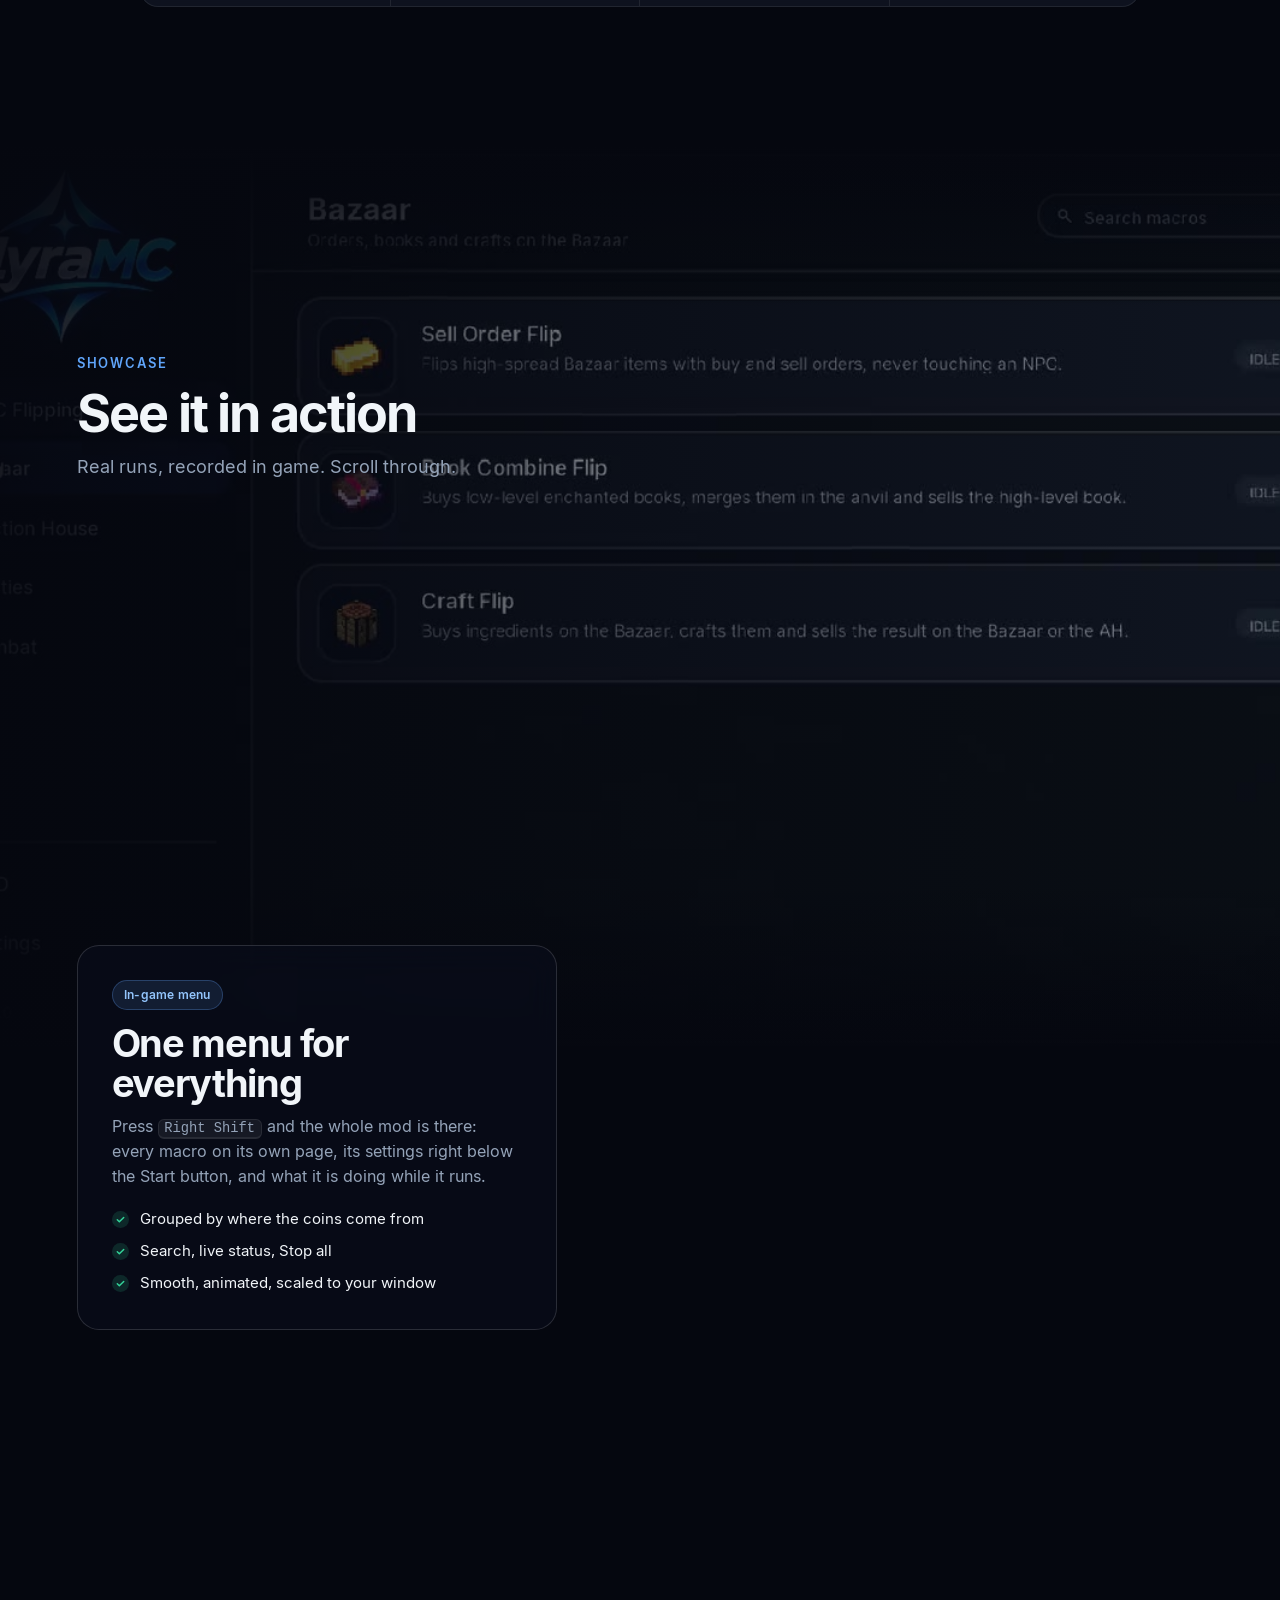
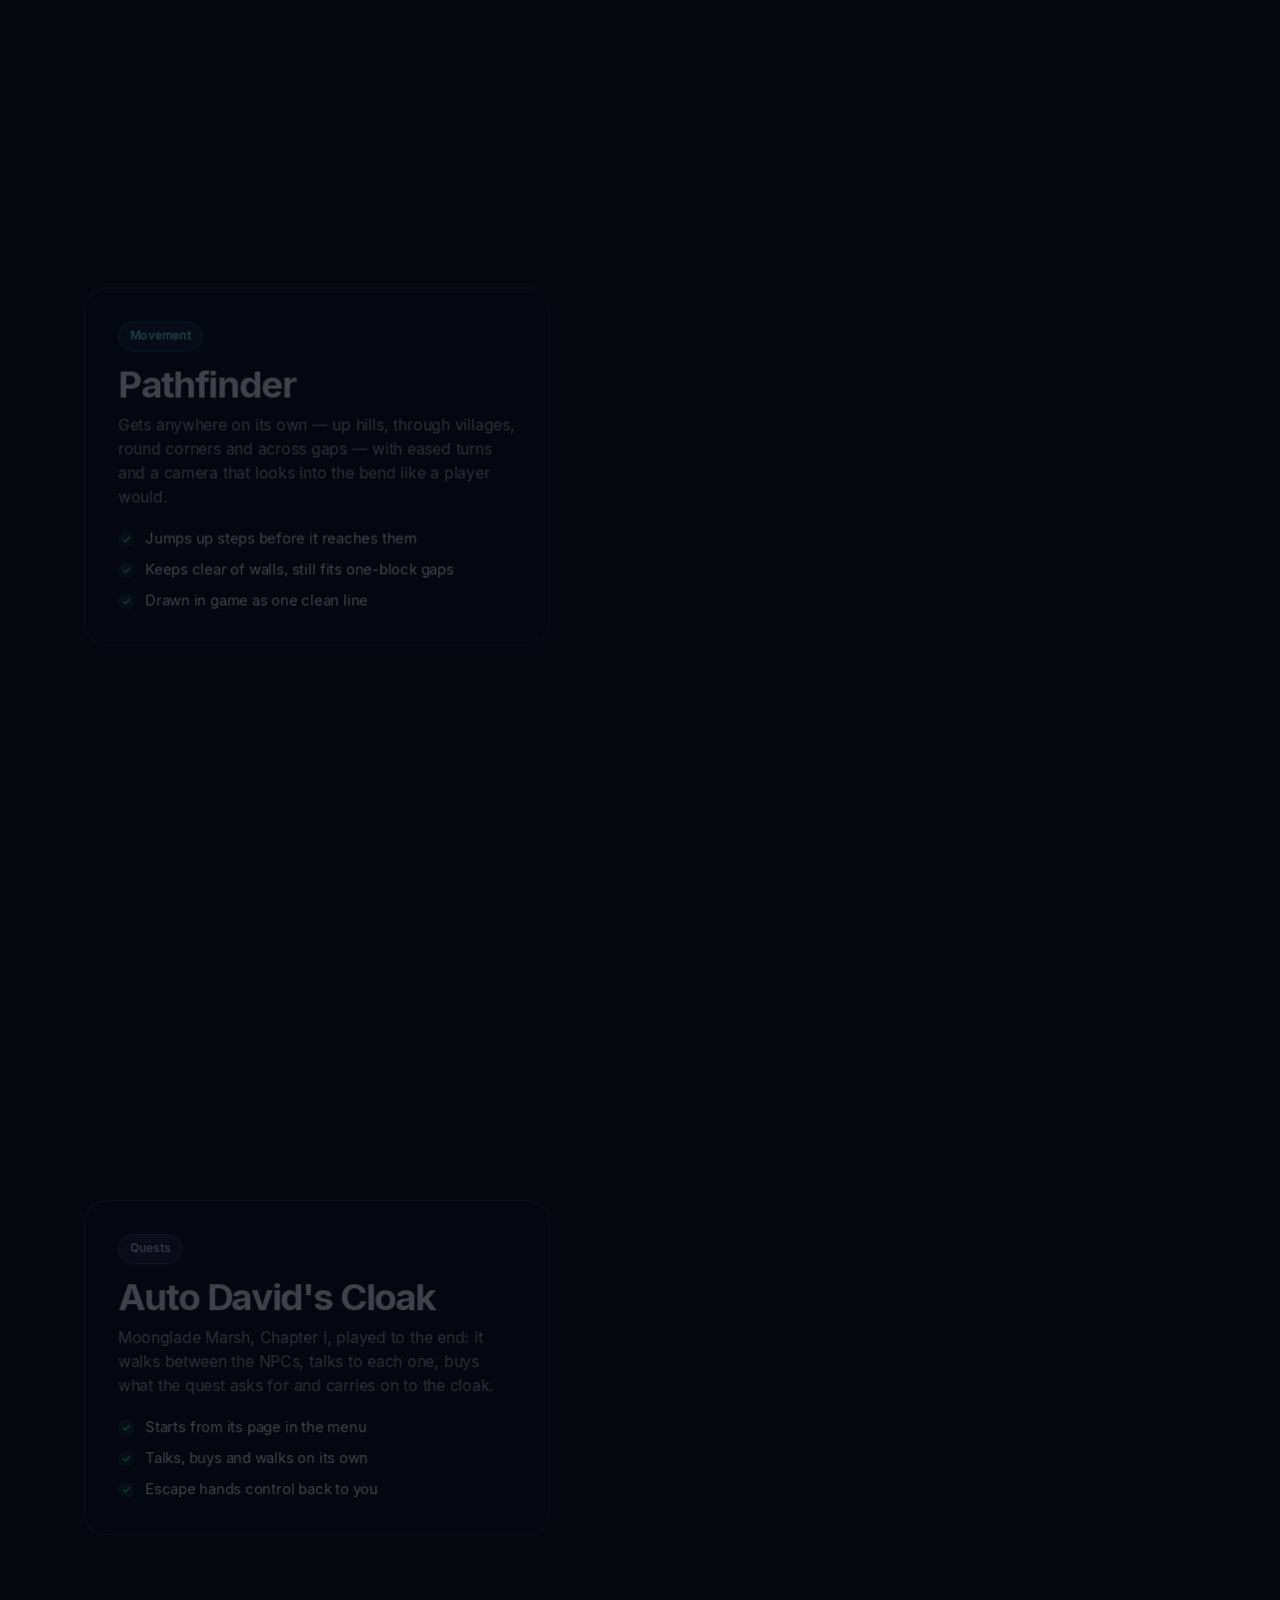
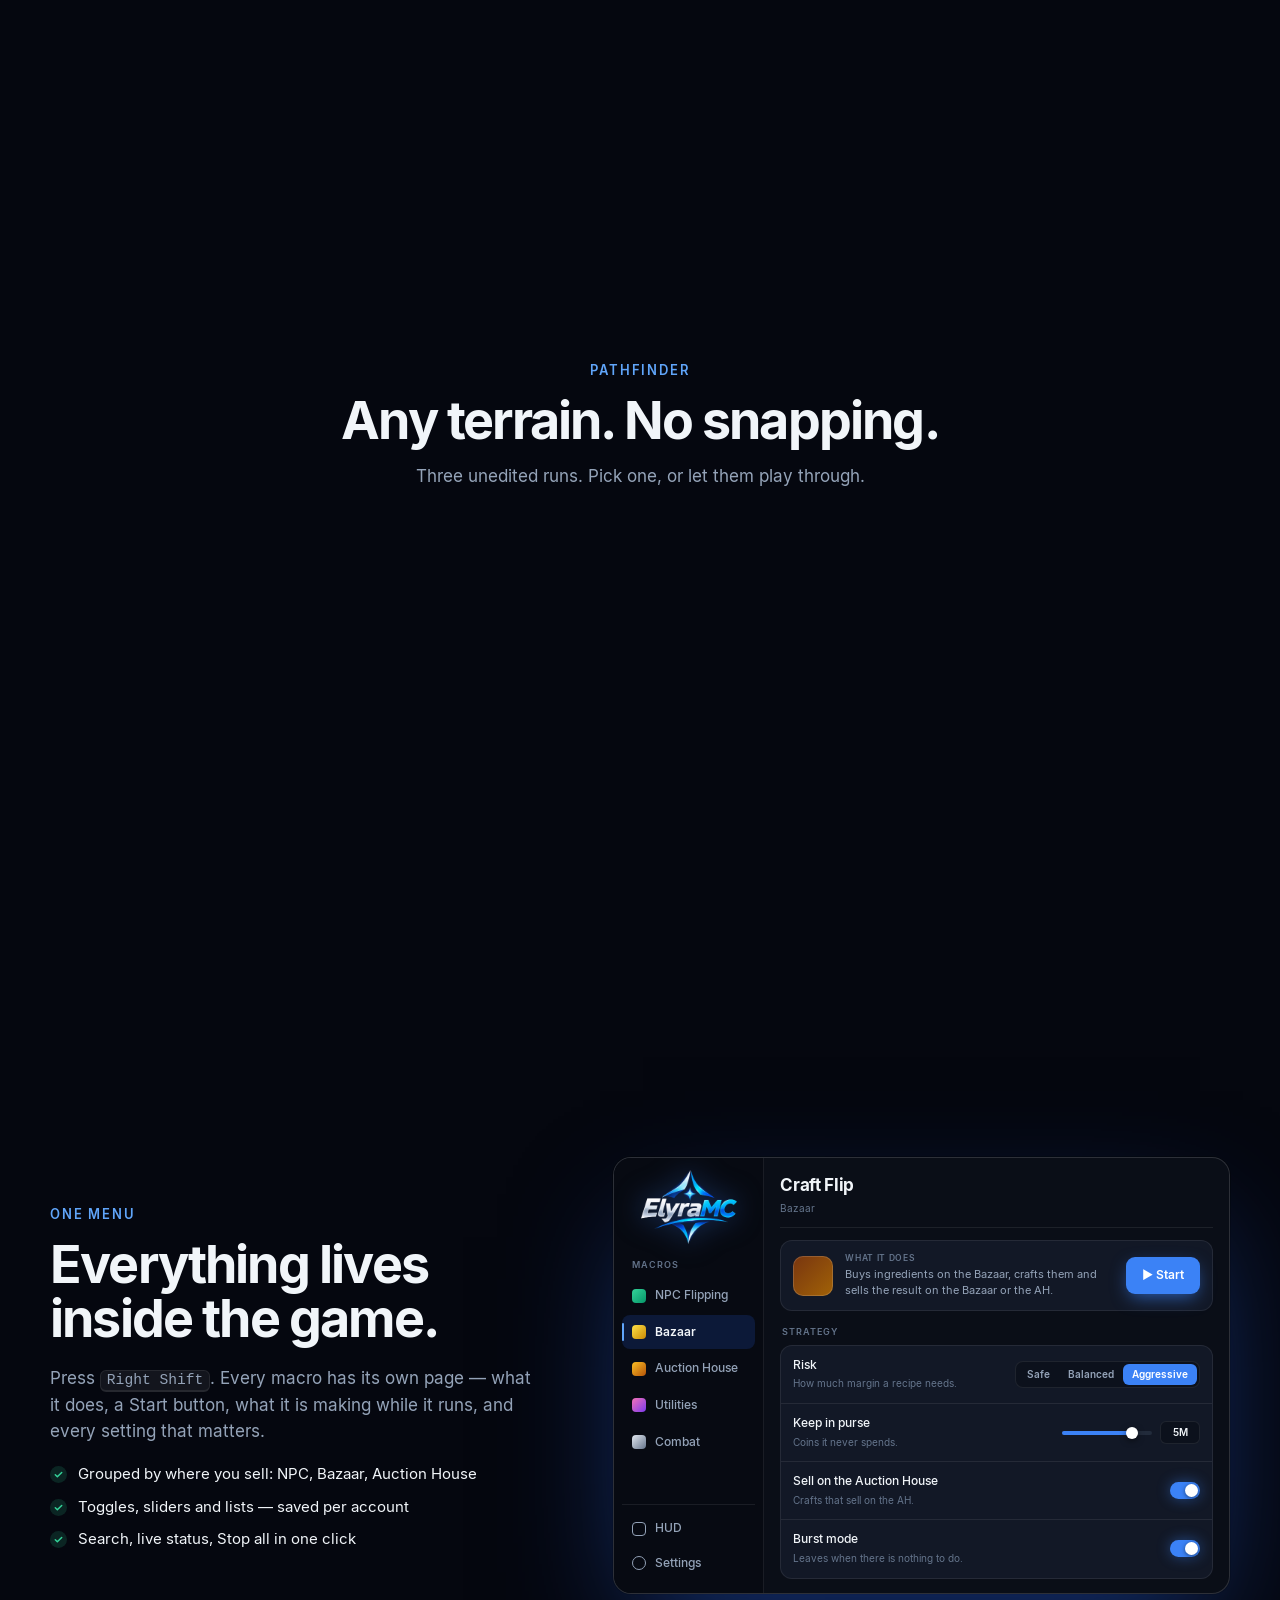
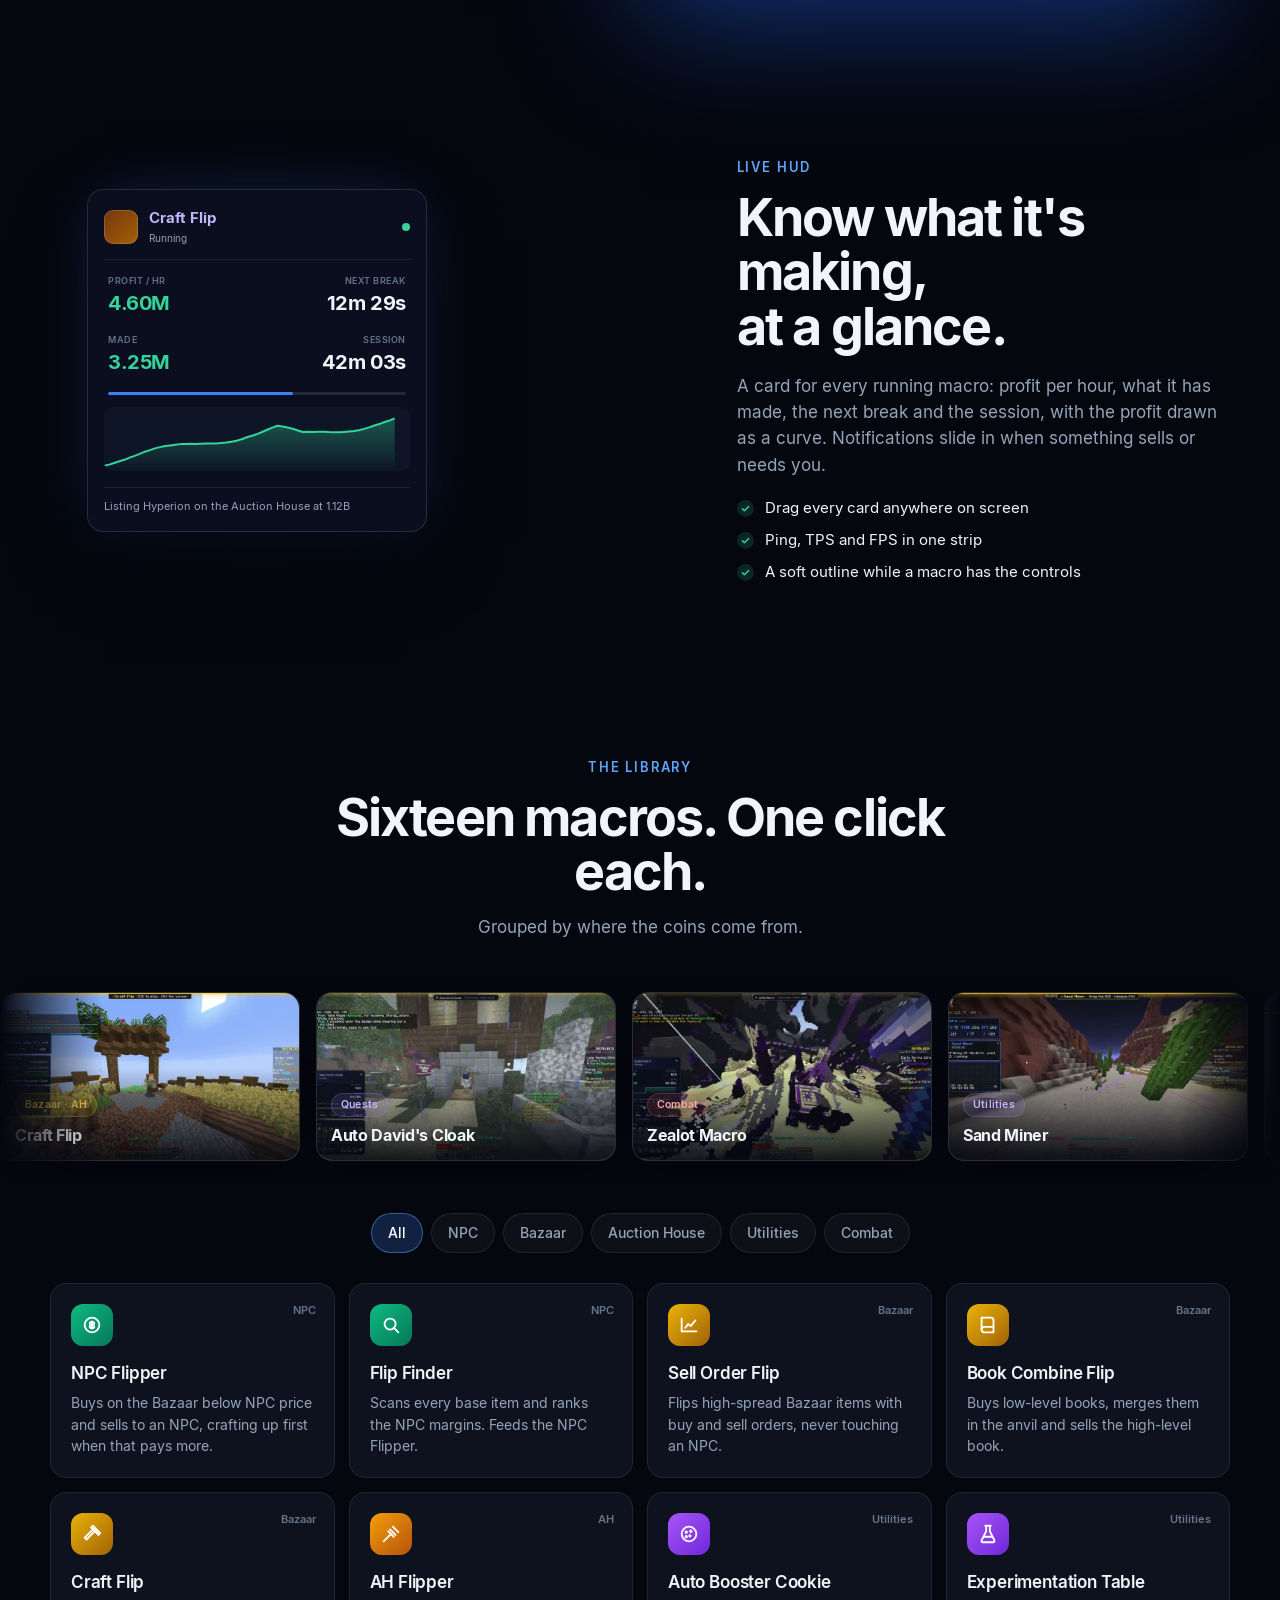
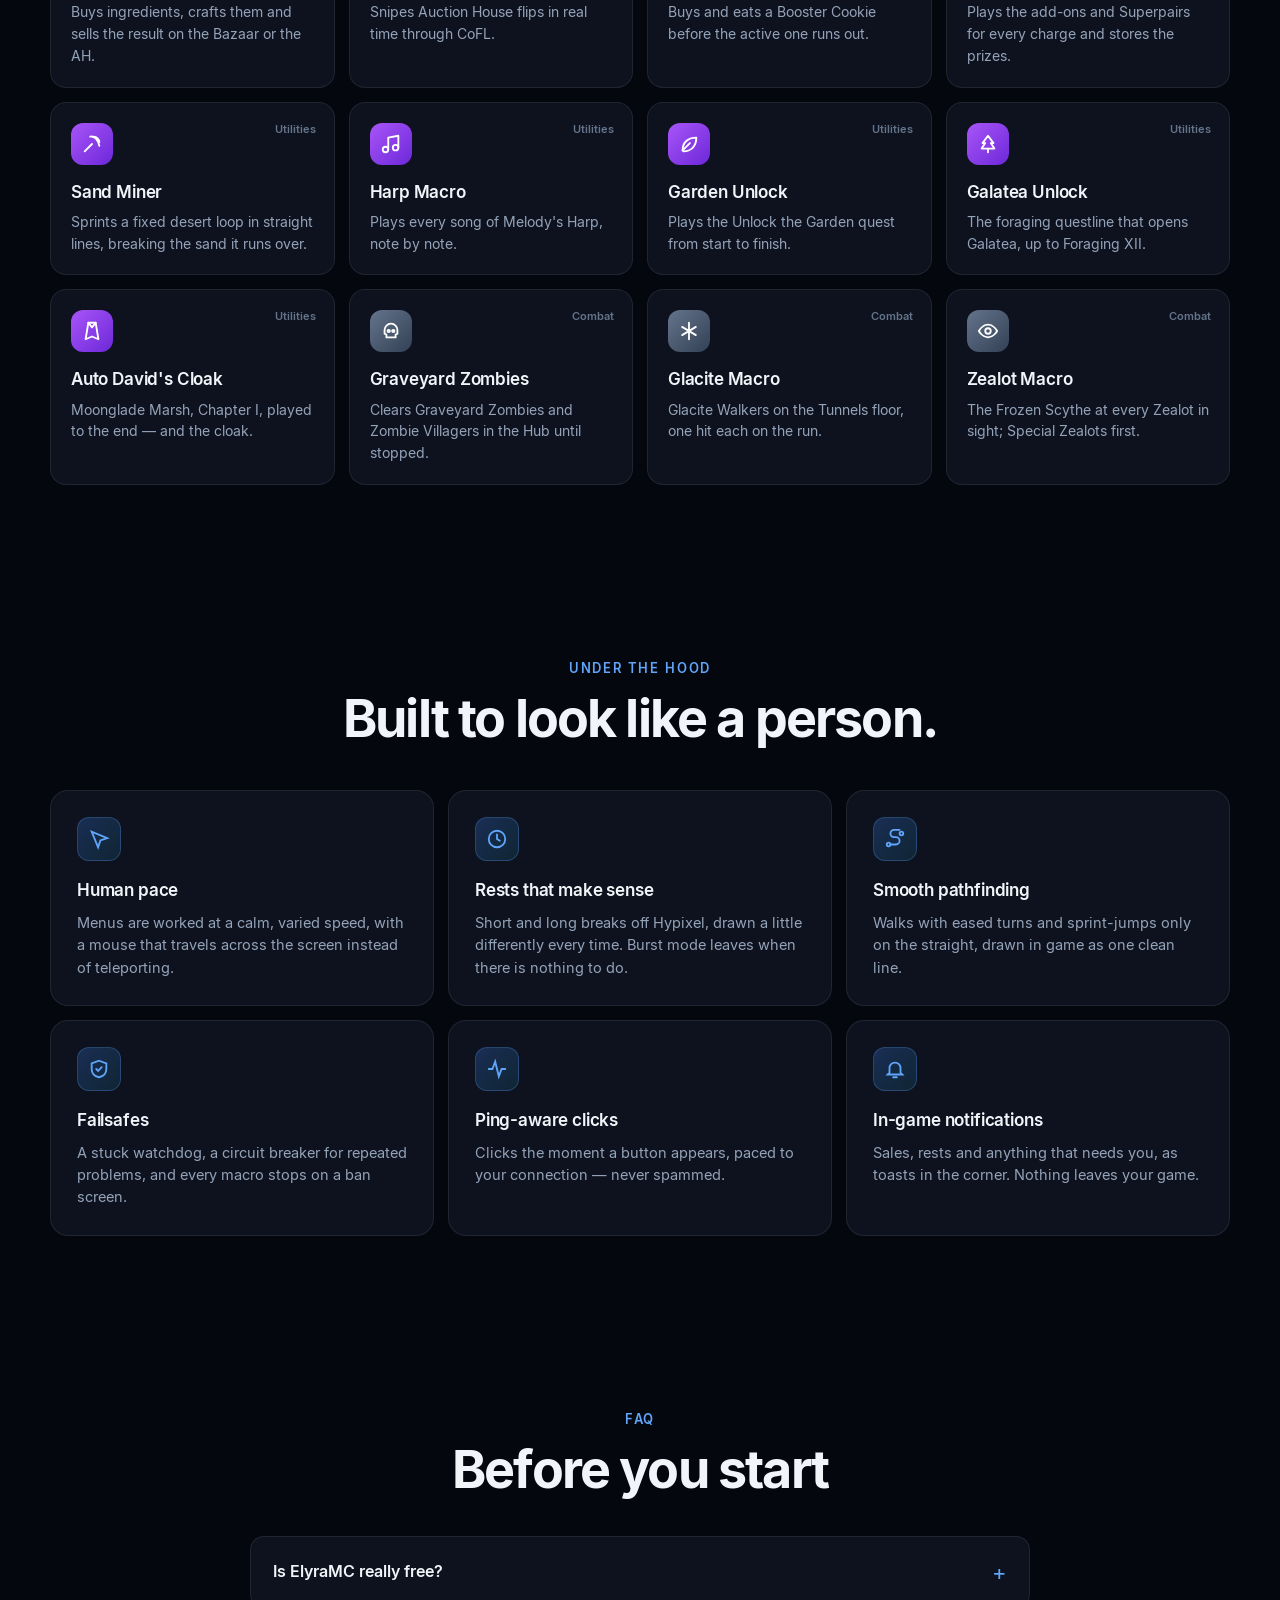
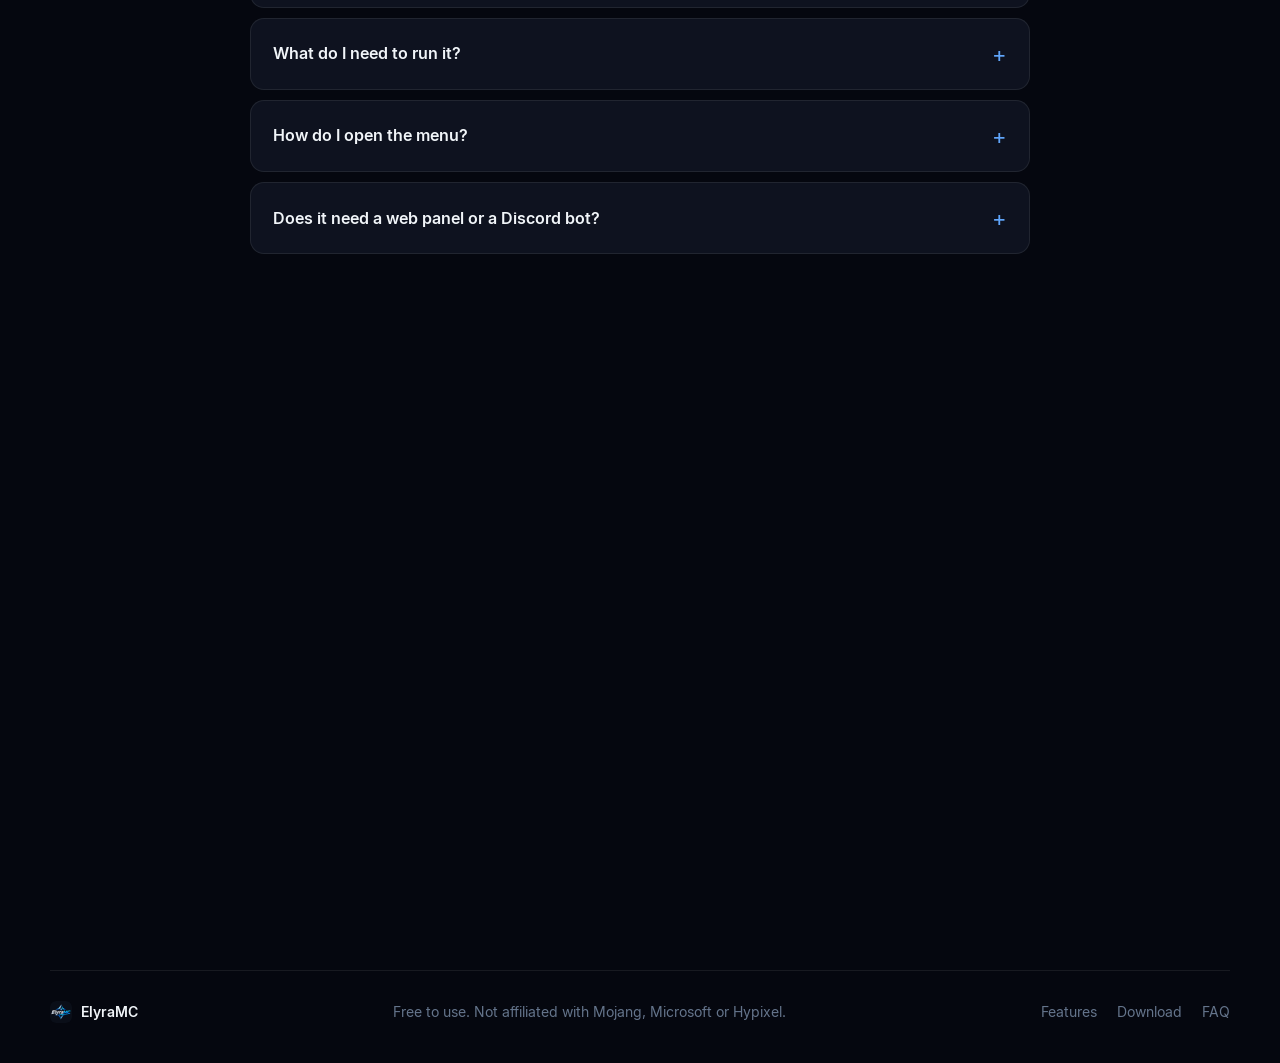
==== commit 171ed70b: "Site: publish 1.1.0 for Minecraft 26.1.2, 26.2 and 26.3 Version picker on the Download tab; animated" ====
--- a/index.html
+++ b/index.html
@@ -1,329 +1,374 @@
-<!doctype html>
-<html lang="en">
-<head>
-  <meta charset="utf-8">
-  <meta name="viewport" content="width=device-width, initial-scale=1">
-  <title>ElyraMC — Free Hypixel SkyBlock Macros</title>
-  <meta name="description" content="ElyraMC is a free Fabric mod for Minecraft 26.1.2 with Hypixel SkyBlock macros — flipping, mining, quests and combat — run from one smooth in-game menu.">
-  <meta name="theme-color" content="#05070f">
-  <meta name="robots" content="index, follow">
-  <link rel="canonical" href="https://miniespe.github.io/elyramc/">
-  <!-- Open Graph / Twitter: link previews + discovery -->
-  <meta property="og:type" content="website">
-  <meta property="og:site_name" content="ElyraMC">
-  <meta property="og:title" content="ElyraMC — Free Hypixel SkyBlock Macros">
-  <meta property="og:description" content="A free Fabric mod for Minecraft 26.1.2: Hypixel SkyBlock macros — flipping, mining, quests and combat — from one in-game menu.">
-  <meta property="og:url" content="https://miniespe.github.io/elyramc/">
-  <meta property="og:image" content="https://miniespe.github.io/elyramc/assets/img/shot-title.png">
-  <meta name="twitter:card" content="summary_large_image">
-  <meta name="twitter:title" content="ElyraMC — Free Hypixel SkyBlock Macros">
-  <meta name="twitter:description" content="Free Fabric mod for Minecraft 26.1.2 — Hypixel SkyBlock macros from one in-game menu.">
-  <meta name="twitter:image" content="https://miniespe.github.io/elyramc/assets/img/shot-title.png">
-  <link rel="icon" href="assets/img/icon.png">
-  <link rel="stylesheet" href="style.css">
-</head>
-<body>
-  <canvas id="sky" aria-hidden="true"></canvas>
-  <div class="aurora" aria-hidden="true"><span></span><span></span><span></span></div>
-
-  <header class="nav" id="nav">
-    <a class="brand" href="#features" data-tab="features">
-      <img src="assets/img/icon.png" alt="" width="28" height="28">
-      <span>Elyra<b>MC</b></span>
-    </a>
-    <nav class="tabs" role="tablist">
-      <a href="#features" data-tab="features" role="tab">Features</a>
-      <a href="#download" data-tab="download" role="tab">Download</a>
-      <span class="tab-pill" aria-hidden="true"></span>
-    </nav>
-    <a class="btn btn-primary btn-sm" href="#download" data-tab="download">
-      <svg viewBox="0 0 24 24" aria-hidden="true"><path d="M12 3v12m0 0l-5-5m5 5l5-5M4 19h16"/></svg>
-      Download
-    </a>
-  </header>
-
-  <!-- ═══════════════════════════════ FEATURES ═══════════════════════════════ -->
-  <main class="view" id="view-features">
-
-    <section class="hero">
-      <div class="badge reveal"><span class="dot"></span>100% free · Minecraft 26.1.2 · Fabric</div>
-      <img class="hero-logo reveal" src="assets/img/logo.png" alt="ElyraMC" width="512" height="395">
-      <h1 class="reveal">Your SkyBlock,<br><span class="grad">on autopilot.</span></h1>
-      <p class="lead reveal">Flipping, mining, quests and combat — sixteen Hypixel SkyBlock macros, configured and started from one smooth menu inside the game. No web panel, no account, no price tag.</p>
-      <div class="cta reveal">
-        <a class="btn btn-primary" href="#download" data-tab="download">
-          <svg viewBox="0 0 24 24" aria-hidden="true"><path d="M12 3v12m0 0l-5-5m5 5l5-5M4 19h16"/></svg>
-          Download free
-        </a>
-        <a class="btn btn-ghost" href="#showcase">See it in action</a>
-      </div>
-      <p class="req reveal">Requires <b>Fabric Loader</b> and <b>Fabric API</b> for Minecraft <b>26.1.2</b></p>
-
-      <div class="hero-shot reveal">
-        <div class="frame">
-          <img src="assets/img/shot-title.png" alt="ElyraMC's title screen in Minecraft" loading="lazy">
-        </div>
-      </div>
-    </section>
-
-    <section class="stats">
-      <div class="stat reveal"><b data-count="16">0</b><span>macros</span></div>
-      <div class="stat reveal"><b data-count="1">0</b><span>in-game menu</span></div>
-      <div class="stat reveal"><b data-count="0">0</b><span>web panels</span></div>
-      <div class="stat reveal"><b>Free</b><span>forever</span></div>
-    </section>
-
-    <!-- Showcase: the video behind the text changes as you scroll. -->
-    <section class="showcase" id="showcase">
-      <div class="showcase-stage" aria-hidden="true">
-        <div class="video" data-video="NPHD6YFEWl4"></div>
-        <div class="video" data-video="rk6HtUtJcAM"></div>
-        <div class="video" data-video="0pKGJqAX6Tg"></div>
-        <div class="video" data-local="assets/video/zealot.mp4"></div>
-        <div class="stage-shade"></div>
-      </div>
-      <div class="showcase-head">
-        <span class="eyebrow">Showcase</span>
-        <h2>See it in action</h2>
-        <p>Real runs, recorded in game. Scroll through.</p>
-      </div>
-      <div class="chapter" data-index="0">
-        <div class="chapter-card">
-          <span class="chip chip-bazaar">Bazaar · Auction House</span>
-          <h3>Craft Flip</h3>
-          <p>Finds recipes that sell for more than their ingredients, buys them on the Bazaar, crafts at the table and lists the result where it pays — then relists and collects on its own.</p>
-          <ul class="ticks"><li>Checks recipe, skills and price before every buy</li><li>Bazaar offers and AH auctions</li><li>Profit per hour, live in the HUD</li></ul>
-        </div>
-      </div>
-      <div class="chapter" data-index="1">
-        <div class="chapter-card">
-          <span class="chip chip-other">Utilities</span>
-          <h3>Sand Miner</h3>
-          <p>Sprints in clean straight lines round a fixed desert loop, breaking the sand under its feet, and sells to the Bazaar when the bag fills up.</p>
-          <ul class="ticks"><li>One clean line of ESP, the ground ahead marked</li><li>Varies its starting point every run</li><li>Pauses the other macros while it works</li></ul>
-        </div>
-      </div>
-      <div class="chapter" data-index="2">
-        <div class="chapter-card">
-          <span class="chip chip-other">Utilities</span>
-          <h3>Melody's Harp</h3>
-          <p>Stand at the harp and press Start: it opens it and plays every song, note by note, with timing read straight from the game.</p>
-          <ul class="ticks"><li>Every song, start to finish</li><li>Escape hands the harp back to you</li><li>Stays armed across restarts</li></ul>
-        </div>
-      </div>
-      <div class="chapter" data-index="3">
-        <div class="chapter-card">
-          <span class="chip chip-other">Combat</span>
-          <h3>Zealot Macro</h3>
-          <p>Farms Zealots on the End island for Summoning Eyes — walks a fixed loop, clears them as they spawn, and counts drops and Special Zealots straight from the chat.</p>
-          <ul class="ticks"><li>Walks a fixed End loop</li><li>Counts drops and Special Zealots</li><li>Escape hands control back to you</li></ul>
-        </div>
-      </div>
-    </section>
-
-    <!-- The menu, live. -->
-    <section class="split">
-      <div class="split-text reveal">
-        <span class="eyebrow">One menu</span>
-        <h2>Everything lives<br>inside the game.</h2>
-        <p>Press <kbd>Right Shift</kbd>. Every macro has its own page — what it does, a Start button, what it is making while it runs, and every setting that matters.</p>
-        <ul class="ticks"><li>Grouped by where you sell: NPC, Bazaar, Auction House</li><li>Toggles, sliders and lists — saved per account</li><li>Search, live status, Stop all in one click</li></ul>
-      </div>
-      <div class="split-art reveal">
-        <div class="mock-menu" id="mockMenu">
-          <aside>
-            <img src="assets/img/logo.png" alt="" class="mm-logo">
-            <small>MACROS</small>
-            <a class="mm-nav on"><i class="ic ic-npc"></i>NPC Flipping</a>
-            <a class="mm-nav"><i class="ic ic-bz"></i>Bazaar</a>
-            <a class="mm-nav"><i class="ic ic-ah"></i>Auction House</a>
-            <a class="mm-nav"><i class="ic ic-ut"></i>Utilities</a>
-            <a class="mm-nav"><i class="ic ic-cb"></i>Combat</a>
-            <div class="mm-bottom"><a class="mm-nav"><i class="ic ic-hud"></i>HUD</a><a class="mm-nav"><i class="ic ic-set"></i>Settings</a></div>
-          </aside>
-          <div class="mm-main">
-            <div class="mm-head"><div><b>Craft Flip</b><small>Bazaar</small></div><span class="mm-run">● 1 running</span></div>
-            <div class="mm-hero">
-              <div class="mm-tile"></div>
-              <p><small>WHAT IT DOES</small>Buys ingredients on the Bazaar, crafts them and sells the result on the Bazaar or the AH.</p>
-              <button class="mm-start" id="mmStart"><span>▶</span> Start</button>
-            </div>
-            <small class="mm-group">STRATEGY</small>
-            <div class="mm-card">
-              <div class="mm-row"><div><b>Risk</b><small>How much margin a recipe needs.</small></div><div class="seg" id="mmSeg"><span>Safe</span><span class="on">Balanced</span><span>Aggressive</span></div></div>
-              <div class="mm-row"><div><b>Keep in purse</b><small>Coins it never spends.</small></div><div class="slider"><i id="mmSlide"></i><em id="mmSlideVal">2.5M</em></div></div>
-              <div class="mm-row"><div><b>Sell on the Auction House</b><small>Crafts that sell on the AH.</small></div><div class="tgl on" data-tgl></div></div>
-              <div class="mm-row"><div><b>Burst mode</b><small>Leaves when there is nothing to do.</small></div><div class="tgl" data-tgl></div></div>
-            </div>
-          </div>
-        </div>
-      </div>
-    </section>
-
-    <!-- The HUD, live. -->
-    <section class="split split-rev">
-      <div class="split-text reveal">
-        <span class="eyebrow">Live HUD</span>
-        <h2>Know what it's making,<br>at a glance.</h2>
-        <p>A card for every running macro: profit per hour, what it has made, the next break and the session, with the profit drawn as a curve. Notifications slide in when something sells or needs you.</p>
-        <ul class="ticks"><li>Drag every card anywhere on screen</li><li>Ping, TPS and FPS in one strip</li><li>A soft outline while a macro has the controls</li></ul>
-      </div>
-      <div class="split-art reveal">
-        <div class="hud-wrap">
-          <div class="hud-card">
-            <div class="hud-head"><div class="hud-tile"></div><div><b>Craft Flip</b><small>Running</small></div><span class="live"></span></div>
-            <div class="hud-grid">
-              <div><small>PROFIT / HR</small><b class="good" data-money="4820000">0</b></div>
-              <div class="r"><small>NEXT BREAK</small><b id="hudBreak">12m 30s</b></div>
-              <div><small>MADE</small><b class="good" data-money="3410000">0</b></div>
-              <div class="r"><small>SESSION</small><b id="hudSession">42m 02s</b></div>
-            </div>
-            <div class="hud-bar"><i></i></div>
-            <svg class="hud-spark" viewBox="0 0 300 60" preserveAspectRatio="none" aria-hidden="true">
-              <defs><linearGradient id="sparkFill" x1="0" y1="0" x2="0" y2="1"><stop offset="0" stop-color="#34d399" stop-opacity=".35"/><stop offset="1" stop-color="#34d399" stop-opacity="0"/></linearGradient></defs>
-              <path class="spark-fill" d=""/><path class="spark-line" d=""/>
-            </svg>
-            <p class="hud-step">Listing Hyperion on the Auction House at 1.12B</p>
-          </div>
-          <div class="toast t1"><i class="tb good"></i><div><b>Sold Hyperion</b><small>+18.4M profit after tax</small></div></div>
-          <div class="toast t2"><i class="tb warn"></i><div><b>Short rest</b><small>Back in 11 minutes</small></div></div>
-        </div>
-      </div>
-    </section>
-
-    <!-- Every macro. -->
-    <section class="library" id="macros">
-      <div class="section-head reveal">
-        <span class="eyebrow">The library</span>
-        <h2>Sixteen macros. One click each.</h2>
-        <p>Grouped by where the coins come from.</p>
-      </div>
-      <div class="filters reveal" id="filters">
-        <button class="on" data-f="all">All</button>
-        <button data-f="npc">NPC</button>
-        <button data-f="bz">Bazaar</button>
-        <button data-f="ah">Auction House</button>
-        <button data-f="ut">Utilities</button>
-        <button data-f="cb">Combat</button>
-      </div>
-      <div class="grid" id="grid"></div>
-    </section>
-
-    <!-- Why it holds up. -->
-    <section class="why">
-      <div class="section-head reveal">
-        <span class="eyebrow">Under the hood</span>
-        <h2>Built to look like a person.</h2>
-      </div>
-      <div class="why-grid">
-        <div class="why-card reveal"><i class="wi wi-pace"></i><h4>Human pace</h4><p>Menus are worked at a calm, varied speed, with a mouse that travels across the screen instead of teleporting.</p></div>
-        <div class="why-card reveal"><i class="wi wi-rest"></i><h4>Rests that make sense</h4><p>Short and long breaks off Hypixel, drawn a little differently every time. Burst mode leaves when there is nothing to do.</p></div>
-        <div class="why-card reveal"><i class="wi wi-path"></i><h4>Smooth pathfinding</h4><p>Walks with eased turns and sprint-jumps only on the straight, drawn in game as one clean line.</p></div>
-        <div class="why-card reveal"><i class="wi wi-safe"></i><h4>Failsafes</h4><p>A stuck watchdog, a circuit breaker for repeated problems, and every macro stops on a ban screen.</p></div>
-        <div class="why-card reveal"><i class="wi wi-ping"></i><h4>Ping-aware clicks</h4><p>Clicks the moment a button appears, paced to your connection — never spammed.</p></div>
-        <div class="why-card reveal"><i class="wi wi-bell"></i><h4>In-game notifications</h4><p>Sales, rests and anything that needs you, as toasts in the corner. Nothing leaves your game.</p></div>
-      </div>
-    </section>
-
-    <section class="faq" id="faq">
-      <div class="section-head reveal"><span class="eyebrow">FAQ</span><h2>Before you start</h2></div>
-      <div class="faq-list">
-        <details class="reveal"><summary>Is ElyraMC really free?</summary><p>Yes. No licence, no account, no subscription. Download the jar and play.</p></details>
-        <details class="reveal"><summary>What do I need to run it?</summary><p>Minecraft <b>26.1.2</b> with <b>Fabric Loader</b> and <b>Fabric API</b> installed. ElyraMC is a single jar that goes in your <code>mods</code> folder.</p></details>
-        <details class="reveal"><summary>How do I open the menu?</summary><p>Join a world or a server and press <kbd>Right Shift</kbd>. You can change the key in the menu's Settings.</p></details>
-        <details class="reveal"><summary>Does it need a web panel or a Discord bot?</summary><p>No. Everything — every macro, setting and notification — lives inside the game.</p></details>
-        <details class="reveal"><summary>Is it safe to use?</summary><p>Macros are against Hypixel's rules, and no mod can promise you will never be caught. ElyraMC is built to behave like a person and stops everything on a ban screen, but you use it at your own risk.</p></details>
-      </div>
-    </section>
-
-    <section class="final reveal">
-      <h2>Ready when you are.</h2>
-      <p>Free · Minecraft 26.1.2 · Fabric API</p>
-      <a class="btn btn-primary btn-lg" href="#download" data-tab="download">
-        <svg viewBox="0 0 24 24" aria-hidden="true"><path d="M12 3v12m0 0l-5-5m5 5l5-5M4 19h16"/></svg>
-        Download ElyraMC
-      </a>
-    </section>
-  </main>
-
-  <!-- ═══════════════════════════════ DOWNLOAD ═══════════════════════════════ -->
-  <main class="view" id="view-download" hidden>
-    <section class="dl">
-      <div class="dl-head reveal">
-        <span class="eyebrow">Download</span>
-        <h1>Get Elyra<span class="grad">MC</span></h1>
-        <p>One jar. Free, for good.</p>
-      </div>
-
-      <div class="dl-card reveal">
-        <img src="assets/img/icon.png" alt="" class="dl-icon" width="72" height="72">
-        <div class="dl-info">
-          <b>ElyraMC 1.0.1</b>
-          <div class="dl-tags"><span>Minecraft 26.1.2</span><span>Fabric</span><span>2.6 MB</span></div>
-          <code class="dl-sha" title="SHA-256">SHA-256 871278c6…187ae21</code>
-        </div>
-        <a class="btn btn-primary btn-lg" href="downloads/elyramc-1.0.1-26.1.2.jar" download>
-          <svg viewBox="0 0 24 24" aria-hidden="true"><path d="M12 3v12m0 0l-5-5m5 5l5-5M4 19h16"/></svg>
-          Download .jar
-        </a>
-      </div>
-
-      <div class="steps">
-        <div class="step reveal">
-          <span class="num">1</span>
-          <h4>Install Fabric Loader</h4>
-          <p>Run the Fabric installer and pick Minecraft <b>26.1.2</b>, or create a Fabric 26.1.2 instance in Prism, MultiMC or Modrinth.</p>
-          <a class="link" href="https://fabricmc.net/use/installer/" target="_blank" rel="noopener">fabricmc.net/use/installer ↗</a>
-        </div>
-        <div class="step reveal">
-          <span class="num">2</span>
-          <h4>Add Fabric API</h4>
-          <p>Download Fabric API for <b>26.1.2</b> and drop it into your <code>mods</code> folder. ElyraMC needs it to load.</p>
-          <a class="link" href="https://modrinth.com/mod/fabric-api" target="_blank" rel="noopener">modrinth.com/mod/fabric-api ↗</a>
-        </div>
-        <div class="step reveal">
-          <span class="num">3</span>
-          <h4>Drop in ElyraMC</h4>
-          <p>Put <code>elyramc-1.0.1-26.1.2.jar</code> in the same <code>mods</code> folder, start the game, join SkyBlock and press <kbd>Right Shift</kbd>.</p>
-        </div>
-      </div>
-
-      <div class="dl-note reveal">
-        <i class="wi wi-safe"></i>
-        <p>Macros are against Hypixel's rules. ElyraMC is free and comes with no warranty — use it at your own risk.</p>
-      </div>
-
-      <div class="changelog reveal">
-        <h3>What's new in 1.0.1</h3>
-        <ul>
-          <li>Smoother pathfinding: no more walking past a point and turning back to it</li>
-          <li>Turns round cleanly when the goal is behind, instead of circling it</li>
-          <li>Jumps up steps before reaching them, timed to the game's own physics</li>
-          <li>A more human camera while walking: it looks ahead into turns and eases in and out</li>
-          <li>Keeps clear of walls and fences, and still fits through one-block gaps</li>
-          <li><code>/elyramc pathfinder goto &lt;x&gt; &lt;y&gt; &lt;z&gt;</code> to try the pathfinder by hand</li>
-        </ul>
-        <h3 style="margin-top:22px">What's in 1.0.0</h3>
-        <ul>
-          <li>A new in-game menu: a page per macro with Start, live stats and settings</li>
-          <li>Animated ElyraMC title screen</li>
-          <li>Live HUD with profit curve, and in-game notifications</li>
-          <li>Cleaner pathfinding ESP</li>
-          <li>Sixteen macros across NPC, Bazaar, AH, utilities and combat</li>
-        </ul>
-      </div>
-    </section>
-  </main>
-
-  <footer class="foot">
-    <div class="foot-brand"><img src="assets/img/icon.png" alt="" width="22" height="22"><span>ElyraMC</span></div>
-    <p>Free to use. Not affiliated with Mojang, Microsoft or Hypixel.</p>
-    <nav><a href="#features" data-tab="features">Features</a><a href="#download" data-tab="download">Download</a><a href="#faq" data-tab="features">FAQ</a></nav>
-  </footer>
-
-  <script src="app.js"></script>
-  <!-- Analytics: GoatCounter — privacy-friendly, no cookies. Register the site code 'elyramc' at goatcounter.com (free). If that code is taken, change the subdomain below. -->
-  <script data-goatcounter="https://elyramc.goatcounter.com/count"
-          async src="//gc.zgo.at/count.js"></script>
-</body>
-</html>
+<!doctype html>
+<html lang="en">
+<head>
+  <meta charset="utf-8">
+  <meta name="viewport" content="width=device-width, initial-scale=1">
+  <title>ElyraMC — Free Hypixel SkyBlock Macros</title>
+  <meta name="description" content="ElyraMC is a free Fabric mod for Minecraft 26.1.2, 26.2 and 26.3 with Hypixel SkyBlock macros — flipping, mining, quests and combat — run from one smooth in-game menu.">
+  <meta name="theme-color" content="#05070f">
+  <meta name="robots" content="index, follow">
+  <link rel="canonical" href="https://miniespe.github.io/elyramc/">
+  <!-- Open Graph / Twitter: link previews + discovery -->
+  <meta property="og:type" content="website">
+  <meta property="og:site_name" content="ElyraMC">
+  <meta property="og:title" content="ElyraMC — Free Hypixel SkyBlock Macros">
+  <meta property="og:description" content="A free Fabric mod for Minecraft 26.1.2, 26.2 and 26.3: Hypixel SkyBlock macros — flipping, mining, quests and combat — from one in-game menu.">
+  <meta property="og:url" content="https://miniespe.github.io/elyramc/">
+  <meta property="og:image" content="https://miniespe.github.io/elyramc/assets/img/shot-title.png">
+  <meta name="twitter:card" content="summary_large_image">
+  <meta name="twitter:title" content="ElyraMC — Free Hypixel SkyBlock Macros">
+  <meta name="twitter:description" content="Free Fabric mod for Minecraft 26.1.2, 26.2 and 26.3 — Hypixel SkyBlock macros from one in-game menu.">
+  <meta name="twitter:image" content="https://miniespe.github.io/elyramc/assets/img/shot-title.png">
+  <link rel="icon" href="assets/img/icon.png">
+  <link rel="stylesheet" href="style.css">
+</head>
+<body>
+  <canvas id="sky" aria-hidden="true"></canvas>
+  <div class="aurora" aria-hidden="true"><span></span><span></span><span></span></div>
+
+  <header class="nav" id="nav">
+    <a class="brand" href="#features" data-tab="features">
+      <img src="assets/img/icon.png" alt="" width="28" height="28">
+      <span>Elyra<b>MC</b></span>
+    </a>
+    <nav class="tabs" role="tablist">
+      <a href="#features" data-tab="features" role="tab">Features</a>
+      <a href="#download" data-tab="download" role="tab">Download</a>
+      <span class="tab-pill" aria-hidden="true"></span>
+    </nav>
+    <a class="btn btn-primary btn-sm" href="#download" data-tab="download">
+      <svg viewBox="0 0 24 24" aria-hidden="true"><path d="M12 3v12m0 0l-5-5m5 5l5-5M4 19h16"/></svg>
+      Download
+    </a>
+  </header>
+
+  <!-- ═══════════════════════════════ FEATURES ═══════════════════════════════ -->
+  <main class="view" id="view-features">
+
+    <section class="hero">
+      <div class="badge reveal"><span class="dot"></span>100% free · Minecraft 26.1.2 – 26.3 · Fabric</div>
+      <img class="hero-logo reveal" src="assets/img/logo.png" alt="ElyraMC" width="512" height="395">
+      <h1 class="reveal">Your SkyBlock,<br><span class="grad">on autopilot.</span></h1>
+      <p class="lead reveal">Flipping, mining, quests and combat — sixteen Hypixel SkyBlock macros, configured and started from one smooth menu inside the game. No web panel, no account, no price tag.</p>
+      <div class="cta reveal">
+        <a class="btn btn-primary" href="#download" data-tab="download">
+          <svg viewBox="0 0 24 24" aria-hidden="true"><path d="M12 3v12m0 0l-5-5m5 5l5-5M4 19h16"/></svg>
+          Download free
+        </a>
+        <a class="btn btn-ghost" href="#showcase">See it in action</a>
+      </div>
+      <p class="req reveal">Requires <b>Fabric Loader</b> and <b>Fabric API</b> for Minecraft <b>26.1.2</b>, <b>26.2</b> or <b>26.3</b></p>
+
+      <div class="hero-shot reveal">
+        <div class="frame">
+          <video src="assets/video/title.mp4" poster="assets/video/title.jpg" autoplay muted loop playsinline aria-label="ElyraMC's animated title screen in Minecraft"></video>
+        </div>
+      </div>
+    </section>
+
+    <section class="stats">
+      <div class="stat reveal"><b data-count="16">0</b><span>macros</span></div>
+      <div class="stat reveal"><b data-count="3">0</b><span>Minecraft versions</span></div>
+      <div class="stat reveal"><b data-count="0">0</b><span>web panels</span></div>
+      <div class="stat reveal"><b>Free</b><span>forever</span></div>
+    </section>
+
+    <!-- Showcase: the video behind the text changes as you scroll. -->
+    <section class="showcase" id="showcase">
+      <div class="showcase-stage" aria-hidden="true">
+        <div class="video" data-local="assets/video/ui.mp4" data-poster="assets/video/ui.jpg"></div>
+        <div class="video" data-local="assets/video/pf-1.mp4" data-poster="assets/video/pf-1.jpg"></div>
+        <div class="video" data-local="assets/video/david.mp4" data-poster="assets/video/david.jpg"></div>
+        <div class="stage-shade"></div>
+      </div>
+      <div class="showcase-head">
+        <span class="eyebrow">Showcase</span>
+        <h2>See it in action</h2>
+        <p>Real runs, recorded in game. Scroll through.</p>
+      </div>
+      <div class="chapter" data-index="0">
+        <div class="chapter-card">
+          <span class="chip chip-ui">In-game menu</span>
+          <h3>One menu for everything</h3>
+          <p>Press <kbd>Right Shift</kbd> and the whole mod is there: every macro on its own page, its settings right below the Start button, and what it is doing while it runs.</p>
+          <ul class="ticks"><li>Grouped by where the coins come from</li><li>Search, live status, Stop all</li><li>Smooth, animated, scaled to your window</li></ul>
+        </div>
+      </div>
+      <div class="chapter" data-index="1">
+        <div class="chapter-card">
+          <span class="chip chip-path">Movement</span>
+          <h3>Pathfinder</h3>
+          <p>Gets anywhere on its own — up hills, through villages, round corners and across gaps — with eased turns and a camera that looks into the bend like a player would.</p>
+          <ul class="ticks"><li>Jumps up steps before it reaches them</li><li>Keeps clear of walls, still fits one-block gaps</li><li>Drawn in game as one clean line</li></ul>
+        </div>
+      </div>
+      <div class="chapter" data-index="2">
+        <div class="chapter-card">
+          <span class="chip chip-other">Quests</span>
+          <h3>Auto David's Cloak</h3>
+          <p>Moonglade Marsh, Chapter I, played to the end: it walks between the NPCs, talks to each one, buys what the quest asks for and carries on to the cloak.</p>
+          <ul class="ticks"><li>Starts from its page in the menu</li><li>Talks, buys and walks on its own</li><li>Escape hands control back to you</li></ul>
+        </div>
+      </div>
+    </section>
+
+    <!-- The pathfinder on three different runs. -->
+    <section class="pf" id="pathfinder">
+      <div class="section-head reveal">
+        <span class="eyebrow">Pathfinder</span>
+        <h2>Any terrain. No snapping.</h2>
+        <p>Three unedited runs. Pick one, or let them play through.</p>
+      </div>
+      <div class="pf-player reveal">
+        <div class="pf-frame">
+          <video id="pfVideo" muted playsinline preload="none" poster="assets/video/pf-1.jpg"></video>
+          <div class="pf-caption" id="pfCaption"></div>
+        </div>
+        <div class="pf-tabs" role="tablist">
+          <button class="on" role="tab" data-src="assets/video/pf-1.mp4" data-poster="assets/video/pf-1.jpg" data-cap="Climbs, drops and long straights — sprint-jumping only where it is straight.">
+            <span class="pf-num">01</span><b>Up and over</b><small>Hills and long runs</small><i class="pf-prog"></i>
+          </button>
+          <button role="tab" data-src="assets/video/pf-2.mp4" data-poster="assets/video/pf-2.jpg" data-cap="Tight corners between houses, with the camera easing into each turn.">
+            <span class="pf-num">02</span><b>Through the village</b><small>Corners and stairs</small><i class="pf-prog"></i>
+          </button>
+          <button role="tab" data-src="assets/video/pf-3.mp4" data-poster="assets/video/pf-3.jpg" data-cap="Narrow paths and broken ground, never brushing a wall or a fence.">
+            <span class="pf-num">03</span><b>Narrow streets</b><small>Gaps and rough ground</small><i class="pf-prog"></i>
+          </button>
+        </div>
+      </div>
+    </section>
+
+    <!-- The menu, live. -->
+    <section class="split">
+      <div class="split-text reveal">
+        <span class="eyebrow">One menu</span>
+        <h2>Everything lives<br>inside the game.</h2>
+        <p>Press <kbd>Right Shift</kbd>. Every macro has its own page — what it does, a Start button, what it is making while it runs, and every setting that matters.</p>
+        <ul class="ticks"><li>Grouped by where you sell: NPC, Bazaar, Auction House</li><li>Toggles, sliders and lists — saved per account</li><li>Search, live status, Stop all in one click</li></ul>
+      </div>
+      <div class="split-art reveal">
+        <div class="mock-menu" id="mockMenu">
+          <aside>
+            <img src="assets/img/logo.png" alt="" class="mm-logo">
+            <small>MACROS</small>
+            <a class="mm-nav on"><i class="ic ic-npc"></i>NPC Flipping</a>
+            <a class="mm-nav"><i class="ic ic-bz"></i>Bazaar</a>
+            <a class="mm-nav"><i class="ic ic-ah"></i>Auction House</a>
+            <a class="mm-nav"><i class="ic ic-ut"></i>Utilities</a>
+            <a class="mm-nav"><i class="ic ic-cb"></i>Combat</a>
+            <div class="mm-bottom"><a class="mm-nav"><i class="ic ic-hud"></i>HUD</a><a class="mm-nav"><i class="ic ic-set"></i>Settings</a></div>
+          </aside>
+          <div class="mm-main">
+            <div class="mm-head"><div><b>Craft Flip</b><small>Bazaar</small></div><span class="mm-run">● 1 running</span></div>
+            <div class="mm-hero">
+              <div class="mm-tile"></div>
+              <p><small>WHAT IT DOES</small>Buys ingredients on the Bazaar, crafts them and sells the result on the Bazaar or the AH.</p>
+              <button class="mm-start" id="mmStart"><span>▶</span> Start</button>
+            </div>
+            <small class="mm-group">STRATEGY</small>
+            <div class="mm-card">
+              <div class="mm-row"><div><b>Risk</b><small>How much margin a recipe needs.</small></div><div class="seg" id="mmSeg"><span>Safe</span><span class="on">Balanced</span><span>Aggressive</span></div></div>
+              <div class="mm-row"><div><b>Keep in purse</b><small>Coins it never spends.</small></div><div class="slider"><i id="mmSlide"></i><em id="mmSlideVal">2.5M</em></div></div>
+              <div class="mm-row"><div><b>Sell on the Auction House</b><small>Crafts that sell on the AH.</small></div><div class="tgl on" data-tgl></div></div>
+              <div class="mm-row"><div><b>Burst mode</b><small>Leaves when there is nothing to do.</small></div><div class="tgl" data-tgl></div></div>
+            </div>
+          </div>
+        </div>
+      </div>
+    </section>
+
+    <!-- The HUD, live. -->
+    <section class="split split-rev">
+      <div class="split-text reveal">
+        <span class="eyebrow">Live HUD</span>
+        <h2>Know what it's making,<br>at a glance.</h2>
+        <p>A card for every running macro: profit per hour, what it has made, the next break and the session, with the profit drawn as a curve. Notifications slide in when something sells or needs you.</p>
+        <ul class="ticks"><li>Drag every card anywhere on screen</li><li>Ping, TPS and FPS in one strip</li><li>A soft outline while a macro has the controls</li></ul>
+      </div>
+      <div class="split-art reveal">
+        <div class="hud-wrap">
+          <div class="hud-card">
+            <div class="hud-head"><div class="hud-tile"></div><div><b>Craft Flip</b><small>Running</small></div><span class="live"></span></div>
+            <div class="hud-grid">
+              <div><small>PROFIT / HR</small><b class="good" data-money="4820000">0</b></div>
+              <div class="r"><small>NEXT BREAK</small><b id="hudBreak">12m 30s</b></div>
+              <div><small>MADE</small><b class="good" data-money="3410000">0</b></div>
+              <div class="r"><small>SESSION</small><b id="hudSession">42m 02s</b></div>
+            </div>
+            <div class="hud-bar"><i></i></div>
+            <svg class="hud-spark" viewBox="0 0 300 60" preserveAspectRatio="none" aria-hidden="true">
+              <defs><linearGradient id="sparkFill" x1="0" y1="0" x2="0" y2="1"><stop offset="0" stop-color="#34d399" stop-opacity=".35"/><stop offset="1" stop-color="#34d399" stop-opacity="0"/></linearGradient></defs>
+              <path class="spark-fill" d=""/><path class="spark-line" d=""/>
+            </svg>
+            <p class="hud-step">Listing Hyperion on the Auction House at 1.12B</p>
+          </div>
+          <div class="toast t1"><i class="tb good"></i><div><b>Sold Hyperion</b><small>+18.4M profit after tax</small></div></div>
+          <div class="toast t2"><i class="tb warn"></i><div><b>Short rest</b><small>Back in 11 minutes</small></div></div>
+        </div>
+      </div>
+    </section>
+
+    <!-- Every macro. -->
+    <section class="library" id="macros">
+      <div class="section-head reveal">
+        <span class="eyebrow">The library</span>
+        <h2>Sixteen macros. One click each.</h2>
+        <p>Grouped by where the coins come from.</p>
+      </div>
+      <!-- Real runs of a few of them, drifting sideways. Click one to watch it bigger. -->
+      <div class="reel reveal" id="reel" aria-label="Macro clips">
+        <div class="reel-track" id="reelTrack"></div>
+      </div>
+      <div class="filters reveal" id="filters">
+        <button class="on" data-f="all">All</button>
+        <button data-f="npc">NPC</button>
+        <button data-f="bz">Bazaar</button>
+        <button data-f="ah">Auction House</button>
+        <button data-f="ut">Utilities</button>
+        <button data-f="cb">Combat</button>
+      </div>
+      <div class="grid" id="grid"></div>
+    </section>
+
+    <!-- Why it holds up. -->
+    <section class="why">
+      <div class="section-head reveal">
+        <span class="eyebrow">Under the hood</span>
+        <h2>Built to look like a person.</h2>
+      </div>
+      <div class="why-grid">
+        <div class="why-card reveal"><i class="wi wi-pace"></i><h4>Human pace</h4><p>Menus are worked at a calm, varied speed, with a mouse that travels across the screen instead of teleporting.</p></div>
+        <div class="why-card reveal"><i class="wi wi-rest"></i><h4>Rests that make sense</h4><p>Short and long breaks off Hypixel, drawn a little differently every time. Burst mode leaves when there is nothing to do.</p></div>
+        <div class="why-card reveal"><i class="wi wi-path"></i><h4>Smooth pathfinding</h4><p>Walks with eased turns and sprint-jumps only on the straight, drawn in game as one clean line.</p></div>
+        <div class="why-card reveal"><i class="wi wi-safe"></i><h4>Failsafes</h4><p>A stuck watchdog, a circuit breaker for repeated problems, and every macro stops on a ban screen.</p></div>
+        <div class="why-card reveal"><i class="wi wi-ping"></i><h4>Ping-aware clicks</h4><p>Clicks the moment a button appears, paced to your connection — never spammed.</p></div>
+        <div class="why-card reveal"><i class="wi wi-bell"></i><h4>In-game notifications</h4><p>Sales, rests and anything that needs you, as toasts in the corner. Nothing leaves your game.</p></div>
+      </div>
+    </section>
+
+    <section class="faq" id="faq">
+      <div class="section-head reveal"><span class="eyebrow">FAQ</span><h2>Before you start</h2></div>
+      <div class="faq-list">
+        <details class="reveal"><summary>Is ElyraMC really free?</summary><p>Yes. No licence, no account, no subscription. Download the jar and play.</p></details>
+        <details class="reveal"><summary>What do I need to run it?</summary><p>Minecraft <b>26.1.2</b>, <b>26.2</b> or <b>26.3</b> with <b>Fabric Loader</b> and <b>Fabric API</b> installed. ElyraMC is a single jar that goes in your <code>mods</code> folder — pick the one for your version on the Download page.</p></details>
+        <details class="reveal"><summary>How do I open the menu?</summary><p>Join a world or a server and press <kbd>Right Shift</kbd>. You can change the key in the menu's Settings.</p></details>
+        <details class="reveal"><summary>Does it need a web panel or a Discord bot?</summary><p>No. Everything — every macro, setting and notification — lives inside the game.</p></details>
+        <details class="reveal"><summary>Is it safe to use?</summary><p>Macros are against Hypixel's rules, and no mod can promise you will never be caught. ElyraMC is built to behave like a person and stops everything on a ban screen, but you use it at your own risk.</p></details>
+      </div>
+    </section>
+
+    <section class="final reveal">
+      <h2>Ready when you are.</h2>
+      <p>Free · Minecraft 26.1.2, 26.2 and 26.3 · Fabric API</p>
+      <a class="btn btn-primary btn-lg" href="#download" data-tab="download">
+        <svg viewBox="0 0 24 24" aria-hidden="true"><path d="M12 3v12m0 0l-5-5m5 5l5-5M4 19h16"/></svg>
+        Download ElyraMC
+      </a>
+    </section>
+  </main>
+
+  <!-- ═══════════════════════════════ DOWNLOAD ═══════════════════════════════ -->
+  <main class="view" id="view-download" hidden>
+    <section class="dl">
+      <div class="dl-head reveal">
+        <span class="eyebrow">Download</span>
+        <h1>Get Elyra<span class="grad">MC</span></h1>
+        <p>One jar. Free, for good.</p>
+      </div>
+
+      <!-- Pick the Minecraft version; the card, the steps and the button follow it (app.js, VERSIONS). -->
+      <div class="ver reveal">
+        <span class="ver-label">Minecraft version</span>
+        <div class="ver-seg" id="verSeg" role="radiogroup" aria-label="Minecraft version">
+          <button role="radio" data-v="26.3">26.3<em>Latest</em></button>
+          <button role="radio" data-v="26.2">26.2</button>
+          <button role="radio" data-v="26.1.2">26.1.2</button>
+          <span class="ver-pill" aria-hidden="true"></span>
+        </div>
+      </div>
+
+      <div class="dl-card reveal" id="dlCard">
+        <img src="assets/img/icon.png" alt="" class="dl-icon" width="72" height="72">
+        <div class="dl-info">
+          <b>ElyraMC <span data-dl="mod">1.1.0</span></b>
+          <div class="dl-tags"><span>Minecraft <i data-dl="mc">26.1.2</i></span><span>Fabric</span><span data-dl="size">2.6 MB</span></div>
+          <code class="dl-sha" title="SHA-256" data-dl="sha">SHA-256 1976c445…c4dea7af</code>
+        </div>
+        <a class="btn btn-primary btn-lg" id="dlBtn" href="downloads/elyramc-1.1.0-26.1.2.jar" download>
+          <svg viewBox="0 0 24 24" aria-hidden="true"><path d="M12 3v12m0 0l-5-5m5 5l5-5M4 19h16"/></svg>
+          Download for <span data-dl="mc">26.1.2</span>
+        </a>
+      </div>
+
+      <div class="steps">
+        <div class="step reveal">
+          <span class="num">1</span>
+          <h4>Install Fabric Loader</h4>
+          <p>Run the Fabric installer and pick Minecraft <b data-dl="mc">26.1.2</b>, or create a Fabric <span data-dl="mc">26.1.2</span> instance in Prism, MultiMC or Modrinth.</p>
+          <a class="link" href="https://fabricmc.net/use/installer/" target="_blank" rel="noopener">fabricmc.net/use/installer ↗</a>
+        </div>
+        <div class="step reveal">
+          <span class="num">2</span>
+          <h4>Add Fabric API</h4>
+          <p>Download Fabric API for <b data-dl="mc">26.1.2</b> and drop it into your <code>mods</code> folder. ElyraMC needs it to load.</p>
+          <a class="link" id="fapiLink" href="https://modrinth.com/mod/fabric-api/versions?g=26.1.2" target="_blank" rel="noopener">modrinth.com/mod/fabric-api ↗</a>
+        </div>
+        <div class="step reveal">
+          <span class="num">3</span>
+          <h4>Drop in ElyraMC</h4>
+          <p>Put <code data-dl="file">elyramc-1.1.0-26.1.2.jar</code> in the same <code>mods</code> folder, start the game, join SkyBlock and press <kbd>Right Shift</kbd>.</p>
+        </div>
+      </div>
+
+      <div class="dl-note reveal">
+        <i class="wi wi-safe"></i>
+        <p>Macros are against Hypixel's rules. ElyraMC is free and comes with no warranty — use it at your own risk.</p>
+      </div>
+
+      <div class="changelog reveal">
+        <h3>What's new in 1.1.0</h3>
+        <ul>
+          <li>Now for Minecraft <b>26.2</b> and <b>26.3</b> too, alongside 26.1.2 — pick yours above</li>
+          <li>Path, block-breaking and Sand Miner overlays drawn with the new renderer on 26.2 and 26.3</li>
+          <li>Moving a config over from 26.1.2 to 26.3? Set the menu key again in Settings — 26.3 numbers its keys differently</li>
+        </ul>
+        <h3 style="margin-top:22px">What's in 1.0.1</h3>
+        <ul>
+          <li>Smoother pathfinding: no more walking past a point and turning back to it</li>
+          <li>Turns round cleanly when the goal is behind, instead of circling it</li>
+          <li>Jumps up steps before reaching them, timed to the game's own physics</li>
+          <li>A more human camera while walking: it looks ahead into turns and eases in and out</li>
+          <li>Keeps clear of walls and fences, and still fits through one-block gaps</li>
+          <li><code>/elyramc pathfinder goto &lt;x&gt; &lt;y&gt; &lt;z&gt;</code> to try the pathfinder by hand</li>
+        </ul>
+        <h3 style="margin-top:22px">What's in 1.0.0</h3>
+        <ul>
+          <li>A new in-game menu: a page per macro with Start, live stats and settings</li>
+          <li>Animated ElyraMC title screen</li>
+          <li>Live HUD with profit curve, and in-game notifications</li>
+          <li>Cleaner pathfinding ESP</li>
+          <li>Sixteen macros across NPC, Bazaar, AH, utilities and combat</li>
+        </ul>
+      </div>
+    </section>
+  </main>
+
+  <!-- A macro clip, bigger. -->
+  <dialog class="lightbox" id="lightbox" aria-label="Macro clip">
+    <button class="lb-close" id="lbClose" aria-label="Close">×</button>
+    <video id="lbVideo" muted loop playsinline></video>
+    <div class="lb-cap"><span class="chip" id="lbChip"></span><b id="lbName"></b><p id="lbDesc"></p></div>
+  </dialog>
+
+  <footer class="foot">
+    <div class="foot-brand"><img src="assets/img/icon.png" alt="" width="22" height="22"><span>ElyraMC</span></div>
+    <p>Free to use. Not affiliated with Mojang, Microsoft or Hypixel.</p>
+    <nav><a href="#features" data-tab="features">Features</a><a href="#download" data-tab="download">Download</a><a href="#faq" data-tab="features">FAQ</a></nav>
+  </footer>
+
+  <script src="app.js"></script>
+  <!-- Analytics: GoatCounter — privacy-friendly, no cookies. Register the site code 'elyramc' at goatcounter.com (free). If that code is taken, change the subdomain below. -->
+  <script data-goatcounter="https://elyramc.goatcounter.com/count"
+          async src="//gc.zgo.at/count.js"></script>
+</body>
+</html>
--- a/style.css
+++ b/style.css
@@ -1,351 +1,415 @@
-/* ElyraMC — the download site. The same palette as the in-game UI: deep navy glass, one
-   blue-to-cyan accent from the logo, a violet glow, Inter. */
-
-@font-face { font-family: "Inter"; src: url("assets/fonts/inter_regular.ttf") format("truetype"); font-weight: 400; font-display: swap; }
-@font-face { font-family: "Inter"; src: url("assets/fonts/inter_medium.ttf") format("truetype"); font-weight: 500; font-display: swap; }
-@font-face { font-family: "Inter"; src: url("assets/fonts/inter_semibold.ttf") format("truetype"); font-weight: 600; font-display: swap; }
-@font-face { font-family: "Inter"; src: url("assets/fonts/inter_bold.ttf") format("truetype"); font-weight: 700 800; font-display: swap; }
-
-:root {
-  --bg: #05070f;
-  --bg-2: #0a0f1e;
-  --card: rgba(18, 24, 38, 0.72);
-  --card-solid: #121826;
-  --line: rgba(255, 255, 255, 0.08);
-  --line-2: rgba(255, 255, 255, 0.14);
-  --text: #f1f5f9;
-  --dim: #94a3b8;
-  --faint: #64748b;
-  --accent: #3b82f6;
-  --accent-2: #60a5fa;
-  --cyan: #22d3ee;
-  --violet: #8b5cf6;
-  --good: #34d399;
-  --warn: #fbbf24;
-  --radius: 18px;
-  --ease: cubic-bezier(.2, .8, .2, 1);
-}
-
-* { box-sizing: border-box; margin: 0; padding: 0; }
-html { scroll-behavior: smooth; }
-body {
-  font-family: "Inter", system-ui, sans-serif;
-  background: var(--bg);
-  color: var(--text);
-  line-height: 1.55;
-  -webkit-font-smoothing: antialiased;
-  overflow-x: hidden;
-}
-img { display: block; max-width: 100%; height: auto; }
-a { color: inherit; text-decoration: none; }
-code, kbd {
-  font-family: ui-monospace, SFMono-Regular, Consolas, monospace;
-  font-size: .86em;
-  background: rgba(255, 255, 255, .06);
-  border: 1px solid var(--line);
-  border-radius: 6px;
-  padding: .1em .4em;
-}
-kbd { border-bottom-width: 2px; }
-
-/* ── The sky behind everything ────────────────────────────────────────────── */
-#sky { position: fixed; inset: 0; width: 100%; height: 100%; z-index: -1; }
-.aurora { position: fixed; inset: 0; z-index: -2; overflow: hidden; background: radial-gradient(120% 80% at 50% 0%, #0b1430 0%, var(--bg) 60%); }
-.aurora span { position: absolute; border-radius: 50%; filter: blur(90px); opacity: .55; will-change: transform; }
-.aurora span:nth-child(1) { width: 60vmax; height: 60vmax; left: -15vmax; top: -20vmax; background: #1d4ed8; animation: drift1 26s ease-in-out infinite alternate; }
-.aurora span:nth-child(2) { width: 50vmax; height: 50vmax; right: -15vmax; top: 10vmax; background: #6d28d9; opacity: .35; animation: drift2 32s ease-in-out infinite alternate; }
-.aurora span:nth-child(3) { width: 45vmax; height: 45vmax; left: 25vmax; bottom: -30vmax; background: #0891b2; opacity: .3; animation: drift3 28s ease-in-out infinite alternate; }
-@keyframes drift1 { to { transform: translate(18vmax, 12vmax) scale(1.15); } }
-@keyframes drift2 { to { transform: translate(-16vmax, 14vmax) scale(.9); } }
-@keyframes drift3 { to { transform: translate(-14vmax, -12vmax) scale(1.2); } }
-
-/* ── Navigation ───────────────────────────────────────────────────────────── */
-.nav {
-  position: fixed; top: 14px; left: 50%; transform: translateX(-50%);
-  width: min(1120px, calc(100% - 28px)); z-index: 50;
-  display: flex; align-items: center; justify-content: space-between; gap: 16px;
-  padding: 10px 12px 10px 18px; border-radius: 16px;
-  background: rgba(8, 12, 24, .55); border: 1px solid var(--line);
-  backdrop-filter: blur(18px) saturate(140%); -webkit-backdrop-filter: blur(18px) saturate(140%);
-  transition: background .3s, box-shadow .3s;
-}
-.nav.scrolled { background: rgba(8, 12, 24, .82); box-shadow: 0 10px 40px rgba(0, 0, 0, .35); }
-.brand { display: flex; align-items: center; gap: 10px; font-weight: 700; letter-spacing: -.01em; }
-.brand img { border-radius: 8px; }
-.brand b { color: var(--accent-2); }
-.tabs { position: relative; display: flex; gap: 4px; padding: 4px; border-radius: 12px; background: rgba(255, 255, 255, .04); border: 1px solid var(--line); }
-.tabs a { position: relative; z-index: 1; padding: 7px 16px; border-radius: 9px; font-size: 14px; font-weight: 500; color: var(--dim); transition: color .25s; }
-.tabs a.on { color: var(--text); }
-.tab-pill { position: absolute; top: 4px; bottom: 4px; left: 4px; width: 0; border-radius: 9px; background: linear-gradient(135deg, rgba(59, 130, 246, .35), rgba(34, 211, 238, .2)); border: 1px solid rgba(96, 165, 250, .35); transition: transform .45s var(--ease), width .45s var(--ease); }
-
-/* ── Buttons ──────────────────────────────────────────────────────────────── */
-.btn { display: inline-flex; align-items: center; gap: 9px; padding: 13px 22px; border-radius: 12px; font-weight: 600; font-size: 15px; transition: transform .25s var(--ease), box-shadow .25s, background .25s, border-color .25s; cursor: pointer; border: 1px solid transparent; }
-.btn svg { width: 18px; height: 18px; fill: none; stroke: currentColor; stroke-width: 2.2; stroke-linecap: round; stroke-linejoin: round; }
-.btn-primary { background: linear-gradient(135deg, var(--accent), #2563eb 55%, #0ea5e9); color: #fff; box-shadow: 0 10px 30px -8px rgba(59, 130, 246, .7), inset 0 1px 0 rgba(255, 255, 255, .25); }
-.btn-primary:hover { transform: translateY(-2px); box-shadow: 0 16px 40px -8px rgba(59, 130, 246, .85), inset 0 1px 0 rgba(255, 255, 255, .3); }
-.btn-ghost { background: rgba(255, 255, 255, .04); border-color: var(--line-2); color: var(--text); }
-.btn-ghost:hover { background: rgba(255, 255, 255, .08); transform: translateY(-2px); }
-.btn-sm { padding: 9px 14px; font-size: 14px; border-radius: 10px; }
-.btn-sm svg { width: 16px; height: 16px; }
-.btn-lg { padding: 16px 28px; font-size: 16px; }
-
-/* ── Type ─────────────────────────────────────────────────────────────────── */
-h1, h2, h3 { letter-spacing: -.035em; line-height: 1.05; }
-h1 { font-size: clamp(44px, 8vw, 92px); font-weight: 800; }
-h2 { font-size: clamp(32px, 5vw, 52px); font-weight: 800; }
-h3 { font-size: 30px; font-weight: 700; }
-h4 { font-size: 17px; font-weight: 600; letter-spacing: -.01em; }
-.grad { background: linear-gradient(100deg, var(--accent-2), var(--cyan) 45%, #a78bfa 90%); -webkit-background-clip: text; background-clip: text; color: transparent; background-size: 200% 100%; animation: shimmer 8s ease-in-out infinite alternate; }
-@keyframes shimmer { to { background-position: 100% 0; } }
-.eyebrow { display: inline-block; font-size: 13px; font-weight: 600; letter-spacing: .14em; text-transform: uppercase; color: var(--accent-2); margin-bottom: 14px; }
-.lead { font-size: clamp(16px, 2vw, 19px); color: var(--dim); max-width: 640px; margin: 22px auto 0; }
-
-/* ── Scroll reveal ────────────────────────────────────────────────────────── */
-.reveal { opacity: 0; transform: translateY(28px); transition: opacity .9s var(--ease), transform .9s var(--ease); }
-.reveal.in { opacity: 1; transform: none; }
-
-/* ── Hero ─────────────────────────────────────────────────────────────────── */
-.view { display: block; animation: viewIn .6s var(--ease); }
-.view[hidden] { display: none; }
-@keyframes viewIn { from { opacity: 0; transform: translateY(14px); } }
-.hero { min-height: 100vh; padding: 112px 20px 40px; text-align: center; display: flex; flex-direction: column; align-items: center; }
-.badge { display: inline-flex; align-items: center; gap: 9px; padding: 7px 14px; border-radius: 999px; font-size: 13px; font-weight: 500; color: var(--dim); background: rgba(59, 130, 246, .1); border: 1px solid rgba(96, 165, 250, .25); }
-.badge .dot { width: 7px; height: 7px; border-radius: 50%; background: var(--good); box-shadow: 0 0 0 0 rgba(52, 211, 153, .6); animation: ping 2s infinite; }
-@keyframes ping { 70% { box-shadow: 0 0 0 9px rgba(52, 211, 153, 0); } 100% { box-shadow: 0 0 0 0 rgba(52, 211, 153, 0); } }
-.hero-logo { width: min(190px, 46vw); margin: 22px auto 4px; filter: drop-shadow(0 0 40px rgba(59, 130, 246, .45)); animation: float 6s ease-in-out infinite; }
-.hero-logo.reveal.in { animation: float 6s ease-in-out infinite; }
-@keyframes float { 50% { transform: translateY(-10px); } }
-.hero h1 { margin-top: 6px; }
-.cta { display: flex; flex-wrap: wrap; justify-content: center; gap: 12px; margin-top: 34px; }
-.req { margin-top: 18px; font-size: 13.5px; color: var(--faint); }
-.req b { color: var(--dim); font-weight: 600; }
-.hero-shot { width: min(1080px, 100%); margin-top: 70px; perspective: 1600px; }
-.hero-shot .frame { border-radius: 20px; padding: 8px; background: linear-gradient(160deg, rgba(96, 165, 250, .35), rgba(139, 92, 246, .15) 40%, rgba(255, 255, 255, .04)); box-shadow: 0 40px 120px -20px rgba(37, 99, 235, .45), 0 0 0 1px var(--line); transform: rotateX(14deg) scale(.96); transform-origin: top; transition: transform 1.2s var(--ease); }
-.hero-shot.in .frame { transform: rotateX(0) scale(1); }
-.hero-shot img { border-radius: 14px; width: 100%; }
-
-/* ── Stats ────────────────────────────────────────────────────────────────── */
-.stats { width: min(1000px, calc(100% - 40px)); margin: 30px auto 0; display: grid; grid-template-columns: repeat(4, 1fr); border: 1px solid var(--line); border-radius: var(--radius); background: var(--card); backdrop-filter: blur(12px); overflow: hidden; }
-.stat { padding: 26px 18px; text-align: center; border-right: 1px solid var(--line); }
-.stat:last-child { border-right: 0; }
-.stat b { display: block; font-size: 40px; font-weight: 800; letter-spacing: -.04em; background: linear-gradient(180deg, #fff, #93c5fd); -webkit-background-clip: text; background-clip: text; color: transparent; }
-.stat span { font-size: 14px; color: var(--dim); }
-
-/* ── Showcase: sticky videos ──────────────────────────────────────────────── */
-.showcase { position: relative; margin-top: 140px; overflow: clip; isolation: isolate; }
-.showcase-stage { position: sticky; top: 0; height: 100vh; overflow: hidden; margin-bottom: -100vh; }
-.showcase-stage .video { position: absolute; inset: 0; opacity: 0; transition: opacity 1s var(--ease); overflow: hidden; }
-.showcase-stage .video.on { opacity: 1; }
-.showcase-stage iframe { position: absolute; top: 50%; left: 50%; width: 177.78vh; min-width: 100%; height: 56.25vw; min-height: 100%; transform: translate(-50%, -50%) scale(1.06); border: 0; pointer-events: none; }
-.showcase-stage video { position: absolute; inset: 0; width: 100%; height: 100%; object-fit: cover; border: 0; pointer-events: none; }
-.stage-shade { position: absolute; inset: 0; background: linear-gradient(90deg, rgba(5, 7, 15, .92) 0%, rgba(5, 7, 15, .55) 45%, rgba(5, 7, 15, .15) 100%), linear-gradient(180deg, var(--bg) 0%, transparent 18%, transparent 82%, var(--bg) 100%); }
-.showcase-head { position: relative; height: 60vh; display: flex; flex-direction: column; justify-content: center; padding: 0 max(6vw, 24px); }
-.showcase-head p { color: var(--dim); margin-top: 12px; font-size: 18px; }
-.chapter { position: relative; min-height: 100vh; display: flex; align-items: center; padding: 0 max(6vw, 24px); }
-.chapter-card { max-width: 480px; padding: 34px; border-radius: 22px; background: rgba(10, 14, 28, .62); border: 1px solid var(--line-2); backdrop-filter: blur(16px); -webkit-backdrop-filter: blur(16px); opacity: .25; transform: translateY(30px) scale(.97); transition: opacity .7s var(--ease), transform .7s var(--ease); }
-.chapter.on .chapter-card { opacity: 1; transform: none; }
-.chapter-card h3 { margin: 14px 0 10px; font-size: 38px; }
-.chapter-card p { color: var(--dim); }
-
-.chip { display: inline-block; font-size: 12px; font-weight: 600; padding: 5px 11px; border-radius: 999px; letter-spacing: .02em; }
-.chip-bazaar { background: rgba(250, 204, 21, .12); color: #fcd34d; border: 1px solid rgba(250, 204, 21, .25); }
-.chip-other { background: rgba(167, 139, 250, .12); color: #c4b5fd; border: 1px solid rgba(167, 139, 250, .25); }
-.ticks { list-style: none; margin-top: 18px; display: grid; gap: 9px; }
-.ticks li { position: relative; padding-left: 28px; color: var(--text); font-size: 15px; }
-.ticks li::before { content: ""; position: absolute; left: 0; top: 4px; width: 17px; height: 17px; border-radius: 50%; background: rgba(52, 211, 153, .15) url("data:image/svg+xml,%3Csvg xmlns='http://www.w3.org/2000/svg' viewBox='0 0 24 24' fill='none' stroke='%2334d399' stroke-width='3.2' stroke-linecap='round' stroke-linejoin='round'%3E%3Cpath d='M5 12.5l4.5 4.5L19 7.5'/%3E%3C/svg%3E") center / 11px no-repeat; }
-
-/* ── Split sections ───────────────────────────────────────────────────────── */
-.split { width: min(1180px, calc(100% - 40px)); margin: 160px auto 0; display: grid; grid-template-columns: 1fr 1.25fr; gap: 70px; align-items: center; }
-.split-rev { grid-template-columns: 1.25fr 1fr; }
-.split-rev .split-text { order: 2; }
-.split-text p { color: var(--dim); margin-top: 18px; font-size: 17px; }
-
-/* The menu, as it looks in game. */
-.mock-menu { display: grid; grid-template-columns: 150px 1fr; border-radius: 18px; overflow: hidden; background: #0a0e17; border: 1px solid var(--line-2); box-shadow: 0 50px 120px -30px rgba(37, 99, 235, .5), 0 0 0 1px rgba(0, 0, 0, .4); font-size: 12px; }
-.mock-menu aside { background: #070a12; border-right: 1px solid var(--line); padding: 12px 8px; display: flex; flex-direction: column; gap: 2px; }
-.mm-logo { width: 96px; margin: 0 auto 8px; filter: drop-shadow(0 0 14px rgba(59, 130, 246, .5)); }
-.mock-menu aside small { color: var(--faint); font-size: 9px; font-weight: 600; letter-spacing: .1em; padding: 4px 10px; }
-.mm-nav { display: flex; align-items: center; gap: 9px; padding: 8px 10px; border-radius: 8px; color: var(--dim); font-weight: 500; position: relative; transition: background .3s, color .3s; }
-.mm-nav.on { background: rgba(47, 107, 255, .16); color: var(--text); font-weight: 600; }
-.mm-nav.on::before { content: ""; position: absolute; left: 0; top: 8px; bottom: 8px; width: 2px; border-radius: 2px; background: var(--accent-2); }
-.mm-bottom { margin-top: auto; border-top: 1px solid var(--line); padding-top: 6px; }
-.ic { width: 14px; height: 14px; border-radius: 4px; flex: none; }
-.ic-npc { background: linear-gradient(135deg, #34d399, #059669); }
-.ic-bz { background: linear-gradient(135deg, #fde047, #ca8a04); }
-.ic-ah { background: linear-gradient(135deg, #fbbf24, #b45309); }
-.ic-ut { background: linear-gradient(135deg, #f472b6, #7c3aed); }
-.ic-cb { background: linear-gradient(135deg, #e2e8f0, #64748b); }
-.ic-hud, .ic-set { background: transparent; border: 1.5px solid currentColor; }
-.ic-set { border-radius: 50%; }
-.mm-main { padding: 14px 16px; }
-.mm-head { display: flex; justify-content: space-between; align-items: center; padding-bottom: 10px; border-bottom: 1px solid var(--line); }
-.mm-head b { font-size: 17px; letter-spacing: -.02em; display: block; }
-.mm-head small { color: var(--faint); }
-.mm-run { font-size: 10px; font-weight: 600; color: var(--good); background: rgba(52, 211, 153, .12); border: 1px solid rgba(52, 211, 153, .25); padding: 3px 9px; border-radius: 999px; opacity: 0; transition: opacity .4s; }
-.mock-menu.running .mm-run { opacity: 1; }
-.mm-hero { margin-top: 12px; display: grid; grid-template-columns: 40px 1fr auto; gap: 12px; align-items: center; padding: 12px; border-radius: 12px; background: var(--card-solid); border: 1px solid var(--line); }
-.mm-tile { width: 40px; height: 40px; border-radius: 10px; background: linear-gradient(135deg, #78350f, #a16207); box-shadow: inset 0 0 0 1px rgba(255, 255, 255, .15); }
-.mm-hero p { color: var(--dim); font-size: 11px; line-height: 1.4; }
-.mm-hero small { display: block; color: var(--faint); font-size: 8.5px; font-weight: 600; letter-spacing: .08em; margin-bottom: 2px; }
-.mm-start { font: inherit; font-weight: 600; font-size: 12px; color: #fff; border: 0; padding: 9px 16px; border-radius: 9px; background: var(--accent); box-shadow: 0 6px 18px -4px rgba(59, 130, 246, .7); transition: background .3s, box-shadow .3s, color .3s; }
-.mock-menu.running .mm-start { background: rgba(248, 113, 113, .2); color: #f87171; box-shadow: none; }
-.mm-group { display: block; color: var(--faint); font-size: 9px; font-weight: 600; letter-spacing: .1em; margin: 14px 2px 6px; }
-.mm-card { border-radius: 12px; background: var(--card-solid); border: 1px solid var(--line); }
-.mm-row { display: flex; justify-content: space-between; align-items: center; gap: 12px; padding: 10px 12px; border-top: 1px solid var(--line); }
-.mm-row:first-child { border-top: 0; }
-.mm-row b { font-weight: 500; display: block; }
-.mm-row small { color: var(--faint); font-size: 10px; }
-.seg { display: flex; padding: 2px; border-radius: 8px; background: #0c111c; border: 1px solid var(--line); }
-.seg span { padding: 3px 9px; border-radius: 6px; font-size: 10px; font-weight: 600; color: var(--dim); transition: background .35s, color .35s; }
-.seg span.on { background: var(--accent); color: #fff; }
-.slider { display: flex; align-items: center; gap: 8px; }
-.slider::before { content: ""; width: 90px; height: 4px; border-radius: 2px; background: #222b3b; }
-.slider i { position: absolute; }
-.slider { position: relative; }
-.slider i { left: 0; top: 50%; height: 4px; width: 40px; margin-top: -2px; border-radius: 2px; background: var(--accent); transition: width .8s var(--ease); }
-.slider i::after { content: ""; position: absolute; right: -6px; top: -4px; width: 12px; height: 12px; border-radius: 50%; background: #fff; box-shadow: 0 2px 6px rgba(0, 0, 0, .5); }
-.slider em { font-style: normal; font-size: 10px; font-weight: 600; min-width: 40px; text-align: center; padding: 3px 6px; border-radius: 6px; background: #0c111c; border: 1px solid var(--line); }
-.tgl { width: 30px; height: 17px; border-radius: 999px; background: #222b3b; position: relative; transition: background .35s; }
-.tgl::after { content: ""; position: absolute; top: 2px; left: 2px; width: 13px; height: 13px; border-radius: 50%; background: #fff; transition: transform .35s var(--ease); box-shadow: 0 1px 4px rgba(0, 0, 0, .5); }
-.tgl.on { background: var(--accent); box-shadow: 0 0 14px rgba(59, 130, 246, .45); }
-.tgl.on::after { transform: translateX(13px); }
-
-/* The HUD, as it looks in game. */
-.hud-wrap { position: relative; height: 420px; }
-.hud-card { position: absolute; left: 6%; top: 30px; width: min(340px, 80%); padding: 16px; border-radius: 16px; background: rgba(11, 16, 32, .92); border: 1px solid rgba(255, 255, 255, .12); box-shadow: 0 30px 80px -20px rgba(0, 0, 0, .7), 0 0 60px -20px rgba(59, 130, 246, .4); font-size: 12px; }
-.hud-head { display: flex; align-items: center; gap: 11px; padding-bottom: 12px; border-bottom: 1px solid var(--line); }
-.hud-head b { color: #c4b5fd; font-size: 15px; display: block; }
-.hud-head small { color: var(--dim); }
-.hud-tile { width: 34px; height: 34px; border-radius: 9px; background: linear-gradient(135deg, #78350f, #a16207); box-shadow: inset 0 0 0 1px rgba(255, 255, 255, .15); }
-.live { margin-left: auto; width: 8px; height: 8px; border-radius: 50%; background: var(--good); box-shadow: 0 0 0 0 rgba(52, 211, 153, .6); animation: ping 1.8s infinite; }
-.hud-grid { display: grid; grid-template-columns: 1fr 1fr; gap: 14px 10px; padding: 14px 4px 10px; }
-.hud-grid small { color: var(--faint); font-size: 9px; font-weight: 600; letter-spacing: .06em; display: block; }
-.hud-grid b { font-size: 20px; font-weight: 700; letter-spacing: -.02em; }
-.hud-grid .r { text-align: right; }
-.good { color: var(--good); }
-.hud-bar { height: 3px; border-radius: 2px; background: #1e293b; overflow: hidden; margin: 4px 4px 12px; }
-.hud-bar i { display: block; height: 100%; width: 62%; background: var(--accent); border-radius: 2px; animation: barFill 6s linear infinite; }
-@keyframes barFill { from { width: 30%; } to { width: 92%; } }
-.hud-spark { width: 100%; height: 64px; border-radius: 9px; background: #0e1526; }
-.spark-line { fill: none; stroke: var(--good); stroke-width: 2; stroke-linejoin: round; vector-effect: non-scaling-stroke; }
-.spark-fill { fill: url(#sparkFill); }
-.hud-step { margin-top: 10px; padding-top: 10px; border-top: 1px solid var(--line); color: var(--dim); font-size: 11px; }
-.toast { position: absolute; right: 2%; width: 260px; display: flex; gap: 12px; align-items: center; padding: 13px 14px; border-radius: 14px; background: rgba(11, 16, 32, .94); border: 1px solid rgba(255, 255, 255, .12); box-shadow: 0 20px 50px -10px rgba(0, 0, 0, .7); opacity: 0; transform: translateX(40px); font-size: 12px; }
-.toast b { display: block; font-size: 13px; }
-.toast small { color: var(--dim); }
-.tb { width: 28px; height: 28px; border-radius: 8px; flex: none; position: relative; }
-.tb.good { background: rgba(52, 211, 153, .18); box-shadow: inset 3px 0 0 var(--good); }
-.tb.warn { background: rgba(251, 191, 36, .18); box-shadow: inset 3px 0 0 var(--warn); }
-.toast.t1 { top: 0; }
-.toast.t2 { top: 74px; }
-.split-art.in .toast.t1 { animation: toastIn 7s var(--ease) 1s infinite; }
-.split-art.in .toast.t2 { animation: toastIn 7s var(--ease) 2.2s infinite; }
-@keyframes toastIn { 0% { opacity: 0; transform: translateX(40px); } 8%, 70% { opacity: 1; transform: none; } 82%, 100% { opacity: 0; transform: translateX(40px); } }
-
-/* ── Library ──────────────────────────────────────────────────────────────── */
-.section-head { text-align: center; max-width: 720px; margin: 0 auto; }
-.section-head p { color: var(--dim); margin-top: 14px; font-size: 17px; }
-.library { width: min(1180px, calc(100% - 40px)); margin: 170px auto 0; }
-.filters { display: flex; flex-wrap: wrap; justify-content: center; gap: 8px; margin: 34px 0 30px; }
-.filters button { font: inherit; font-size: 14px; font-weight: 500; color: var(--dim); background: rgba(255, 255, 255, .04); border: 1px solid var(--line); padding: 8px 16px; border-radius: 999px; cursor: pointer; transition: all .25s; }
-.filters button:hover { color: var(--text); border-color: var(--line-2); }
-.filters button.on { color: #fff; background: rgba(59, 130, 246, .22); border-color: rgba(96, 165, 250, .45); }
-.grid { display: grid; grid-template-columns: repeat(auto-fill, minmax(260px, 1fr)); gap: 14px; }
-.macro { position: relative; padding: 20px; border-radius: 16px; background: var(--card); border: 1px solid var(--line); backdrop-filter: blur(10px); transition: transform .35s var(--ease), border-color .3s, opacity .4s, background .3s; overflow: hidden; }
-.macro::after { content: ""; position: absolute; inset: 0; background: radial-gradient(400px circle at var(--mx, 50%) var(--my, 0%), rgba(96, 165, 250, .14), transparent 45%); opacity: 0; transition: opacity .3s; pointer-events: none; }
-.macro:hover { transform: translateY(-4px); border-color: rgba(96, 165, 250, .35); }
-.macro:hover::after { opacity: 1; }
-.macro.hide { display: none; }
-.macro .mi { width: 42px; height: 42px; border-radius: 12px; display: grid; place-items: center; margin-bottom: 14px; }
-.macro .mi svg { width: 22px; height: 22px; fill: none; stroke: #fff; stroke-width: 2; stroke-linecap: round; stroke-linejoin: round; }
-.macro h4 { margin-bottom: 6px; }
-.macro p { color: var(--dim); font-size: 14px; }
-.macro .tag { position: absolute; top: 18px; right: 18px; font-size: 11px; font-weight: 600; color: var(--faint); }
-
-/* ── Why ──────────────────────────────────────────────────────────────────── */
-.why { width: min(1180px, calc(100% - 40px)); margin: 170px auto 0; }
-.why-grid { margin-top: 44px; display: grid; grid-template-columns: repeat(3, 1fr); gap: 14px; }
-.why-card { padding: 26px; border-radius: var(--radius); background: var(--card); border: 1px solid var(--line); }
-.why-card p { color: var(--dim); font-size: 14.5px; margin-top: 8px; }
-.wi { display: grid; place-items: center; width: 44px; height: 44px; border-radius: 12px; margin-bottom: 16px; background: linear-gradient(135deg, rgba(59, 130, 246, .25), rgba(34, 211, 238, .1)); border: 1px solid rgba(96, 165, 250, .25); }
-.wi::before { content: ""; width: 22px; height: 22px; background: var(--accent-2); -webkit-mask: var(--m) center / contain no-repeat; mask: var(--m) center / contain no-repeat; }
-.wi-pace { --m: url("data:image/svg+xml,%3Csvg xmlns='http://www.w3.org/2000/svg' viewBox='0 0 24 24' fill='none' stroke='black' stroke-width='2' stroke-linecap='round'%3E%3Cpath d='M4 4l7 17 2.5-7.5L21 11z'/%3E%3C/svg%3E"); }
-.wi-rest { --m: url("data:image/svg+xml,%3Csvg xmlns='http://www.w3.org/2000/svg' viewBox='0 0 24 24' fill='none' stroke='black' stroke-width='2' stroke-linecap='round'%3E%3Ccircle cx='12' cy='12' r='9'/%3E%3Cpath d='M12 7v5l3 2'/%3E%3C/svg%3E"); }
-.wi-path { --m: url("data:image/svg+xml,%3Csvg xmlns='http://www.w3.org/2000/svg' viewBox='0 0 24 24' fill='none' stroke='black' stroke-width='2' stroke-linecap='round'%3E%3Ccircle cx='5' cy='18' r='2'/%3E%3Ccircle cx='19' cy='6' r='2'/%3E%3Cpath d='M7 18h6a4 4 0 0 0 0-8h-2a4 4 0 0 1 0-8h6'/%3E%3C/svg%3E"); }
-.wi-safe { --m: url("data:image/svg+xml,%3Csvg xmlns='http://www.w3.org/2000/svg' viewBox='0 0 24 24' fill='none' stroke='black' stroke-width='2' stroke-linecap='round'%3E%3Cpath d='M12 3l8 3v6c0 5-3.5 8-8 9-4.5-1-8-4-8-9V6z'/%3E%3Cpath d='M9 12l2 2 4-4'/%3E%3C/svg%3E"); }
-.wi-ping { --m: url("data:image/svg+xml,%3Csvg xmlns='http://www.w3.org/2000/svg' viewBox='0 0 24 24' fill='none' stroke='black' stroke-width='2' stroke-linecap='round'%3E%3Cpath d='M3 12h4l3-8 4 16 3-8h4'/%3E%3C/svg%3E"); }
-.wi-bell { --m: url("data:image/svg+xml,%3Csvg xmlns='http://www.w3.org/2000/svg' viewBox='0 0 24 24' fill='none' stroke='black' stroke-width='2' stroke-linecap='round'%3E%3Cpath d='M6 16V11a6 6 0 0 1 12 0v5l2 2H4z'/%3E%3Cpath d='M10 21h4'/%3E%3C/svg%3E"); }
-
-/* ── FAQ ──────────────────────────────────────────────────────────────────── */
-.faq { width: min(780px, calc(100% - 40px)); margin: 170px auto 0; }
-.faq-list { margin-top: 38px; display: grid; gap: 10px; }
-details { border-radius: 14px; background: var(--card); border: 1px solid var(--line); transition: border-color .3s; }
-details[open] { border-color: rgba(96, 165, 250, .35); }
-summary { list-style: none; cursor: pointer; padding: 18px 22px; font-weight: 600; display: flex; justify-content: space-between; align-items: center; }
-summary::-webkit-details-marker { display: none; }
-summary::after { content: "+"; font-size: 22px; font-weight: 400; color: var(--accent-2); transition: transform .3s var(--ease); }
-details[open] summary::after { transform: rotate(45deg); }
-details p { padding: 0 22px 20px; color: var(--dim); }
-
-/* ── Final call ───────────────────────────────────────────────────────────── */
-.final { width: min(1000px, calc(100% - 40px)); margin: 170px auto 0; text-align: center; padding: 70px 30px; border-radius: 28px; background: radial-gradient(100% 140% at 50% 0%, rgba(59, 130, 246, .28), rgba(10, 15, 30, .8) 60%); border: 1px solid rgba(96, 165, 250, .25); }
-.final p { color: var(--dim); margin: 14px 0 30px; }
-
-/* ── Download view ────────────────────────────────────────────────────────── */
-.dl { width: min(980px, calc(100% - 40px)); margin: 0 auto; padding: 150px 0 40px; }
-.dl-head { text-align: center; }
-.dl-head p { color: var(--dim); font-size: 19px; margin-top: 14px; }
-.dl-card { margin-top: 50px; display: grid; grid-template-columns: auto 1fr auto; gap: 22px; align-items: center; padding: 26px; border-radius: 22px; background: linear-gradient(160deg, rgba(59, 130, 246, .16), rgba(12, 17, 32, .85) 50%); border: 1px solid rgba(96, 165, 250, .3); box-shadow: 0 40px 100px -40px rgba(37, 99, 235, .6); }
-.dl-icon { border-radius: 18px; box-shadow: 0 10px 30px rgba(0, 0, 0, .5); }
-.dl-info b { font-size: 22px; letter-spacing: -.02em; }
-.dl-tags { display: flex; flex-wrap: wrap; gap: 6px; margin: 8px 0 10px; }
-.dl-tags span { font-size: 12px; font-weight: 600; padding: 4px 10px; border-radius: 999px; background: rgba(255, 255, 255, .06); border: 1px solid var(--line); color: var(--dim); }
-.dl-sha { font-size: 11px; color: var(--faint); }
-.steps { margin-top: 26px; display: grid; grid-template-columns: repeat(3, 1fr); gap: 14px; }
-.step { position: relative; padding: 26px; border-radius: var(--radius); background: var(--card); border: 1px solid var(--line); }
-.step p { color: var(--dim); font-size: 14.5px; margin: 8px 0 14px; }
-.num { display: grid; place-items: center; width: 34px; height: 34px; border-radius: 10px; font-weight: 700; margin-bottom: 16px; background: linear-gradient(135deg, var(--accent), var(--cyan)); color: #fff; box-shadow: 0 8px 20px -6px rgba(59, 130, 246, .7); }
-.link { font-size: 14px; font-weight: 600; color: var(--accent-2); }
-.link:hover { color: var(--cyan); }
-.dl-note { margin-top: 26px; display: flex; gap: 16px; align-items: center; padding: 18px 22px; border-radius: 16px; background: rgba(251, 191, 36, .06); border: 1px solid rgba(251, 191, 36, .2); }
-.dl-note .wi { margin: 0; flex: none; background: rgba(251, 191, 36, .12); border-color: rgba(251, 191, 36, .25); }
-.dl-note .wi::before { background: var(--warn); }
-.dl-note p { color: var(--dim); font-size: 14.5px; }
-.changelog { margin-top: 26px; padding: 26px; border-radius: var(--radius); background: var(--card); border: 1px solid var(--line); }
-.changelog h3 { font-size: 20px; }
-.changelog ul { margin-top: 12px; padding-left: 20px; color: var(--dim); display: grid; gap: 6px; }
-
-/* ── Footer ───────────────────────────────────────────────────────────────── */
-.foot { width: min(1180px, calc(100% - 40px)); margin: 140px auto 0; padding: 30px 0 40px; border-top: 1px solid var(--line); display: flex; flex-wrap: wrap; gap: 18px; align-items: center; justify-content: space-between; color: var(--faint); font-size: 14px; }
-.foot-brand { display: flex; align-items: center; gap: 9px; color: var(--text); font-weight: 600; }
-.foot-brand img { border-radius: 6px; }
-.foot nav { display: flex; gap: 20px; }
-.foot nav a:hover { color: var(--text); }
-
-/* ── Small screens ────────────────────────────────────────────────────────── */
-@media (max-width: 900px) {
-  .split, .split-rev { grid-template-columns: 1fr; gap: 40px; }
-  .split-rev .split-text { order: 0; }
-  .why-grid, .steps { grid-template-columns: 1fr; }
-  .stats { grid-template-columns: repeat(2, 1fr); }
-  .stat:nth-child(2) { border-right: 0; }
-  .stat:nth-child(-n+2) { border-bottom: 1px solid var(--line); }
-  .dl-card { grid-template-columns: 1fr; text-align: center; justify-items: center; }
-  .dl-tags { justify-content: center; }
-  .mock-menu { grid-template-columns: 1fr; }
-  .mock-menu aside { display: none; }
-  .hud-wrap { height: 470px; }
-  .hud-card { left: 0; top: 150px; width: 100%; }
-  .toast { right: 0; width: min(260px, 100%); }
-}
-@media (max-width: 640px) {
-  .nav { padding: 8px 8px 8px 12px; }
-  .nav > .btn { display: none; }
-  .tabs a { padding: 7px 12px; }
-  .brand span { display: none; }
-  .chapter-card { padding: 24px; }
-}
-@media (prefers-reduced-motion: reduce) {
-  *, *::before, *::after { animation: none !important; transition: none !important; }
-  .reveal { opacity: 1; transform: none; }
-}
+/* ElyraMC — the download site. The same palette as the in-game UI: deep navy glass, one
+   blue-to-cyan accent from the logo, a violet glow, Inter. */
+
+@font-face { font-family: "Inter"; src: url("assets/fonts/inter_regular.ttf") format("truetype"); font-weight: 400; font-display: swap; }
+@font-face { font-family: "Inter"; src: url("assets/fonts/inter_medium.ttf") format("truetype"); font-weight: 500; font-display: swap; }
+@font-face { font-family: "Inter"; src: url("assets/fonts/inter_semibold.ttf") format("truetype"); font-weight: 600; font-display: swap; }
+@font-face { font-family: "Inter"; src: url("assets/fonts/inter_bold.ttf") format("truetype"); font-weight: 700 800; font-display: swap; }
+
+:root {
+  --bg: #05070f;
+  --bg-2: #0a0f1e;
+  --card: rgba(18, 24, 38, 0.72);
+  --card-solid: #121826;
+  --line: rgba(255, 255, 255, 0.08);
+  --line-2: rgba(255, 255, 255, 0.14);
+  --text: #f1f5f9;
+  --dim: #94a3b8;
+  --faint: #64748b;
+  --accent: #3b82f6;
+  --accent-2: #60a5fa;
+  --cyan: #22d3ee;
+  --violet: #8b5cf6;
+  --good: #34d399;
+  --warn: #fbbf24;
+  --radius: 18px;
+  --ease: cubic-bezier(.2, .8, .2, 1);
+}
+
+* { box-sizing: border-box; margin: 0; padding: 0; }
+html { scroll-behavior: smooth; }
+body {
+  font-family: "Inter", system-ui, sans-serif;
+  background: var(--bg);
+  color: var(--text);
+  line-height: 1.55;
+  -webkit-font-smoothing: antialiased;
+  overflow-x: hidden;
+}
+img { display: block; max-width: 100%; height: auto; }
+a { color: inherit; text-decoration: none; }
+code, kbd {
+  font-family: ui-monospace, SFMono-Regular, Consolas, monospace;
+  font-size: .86em;
+  background: rgba(255, 255, 255, .06);
+  border: 1px solid var(--line);
+  border-radius: 6px;
+  padding: .1em .4em;
+}
+kbd { border-bottom-width: 2px; }
+
+/* ── The sky behind everything ────────────────────────────────────────────── */
+#sky { position: fixed; inset: 0; width: 100%; height: 100%; z-index: -1; }
+.aurora { position: fixed; inset: 0; z-index: -2; overflow: hidden; background: radial-gradient(120% 80% at 50% 0%, #0b1430 0%, var(--bg) 60%); }
+.aurora span { position: absolute; border-radius: 50%; filter: blur(90px); opacity: .55; will-change: transform; }
+.aurora span:nth-child(1) { width: 60vmax; height: 60vmax; left: -15vmax; top: -20vmax; background: #1d4ed8; animation: drift1 26s ease-in-out infinite alternate; }
+.aurora span:nth-child(2) { width: 50vmax; height: 50vmax; right: -15vmax; top: 10vmax; background: #6d28d9; opacity: .35; animation: drift2 32s ease-in-out infinite alternate; }
+.aurora span:nth-child(3) { width: 45vmax; height: 45vmax; left: 25vmax; bottom: -30vmax; background: #0891b2; opacity: .3; animation: drift3 28s ease-in-out infinite alternate; }
+@keyframes drift1 { to { transform: translate(18vmax, 12vmax) scale(1.15); } }
+@keyframes drift2 { to { transform: translate(-16vmax, 14vmax) scale(.9); } }
+@keyframes drift3 { to { transform: translate(-14vmax, -12vmax) scale(1.2); } }
+
+/* ── Navigation ───────────────────────────────────────────────────────────── */
+.nav {
+  position: fixed; top: 14px; left: 50%; transform: translateX(-50%);
+  width: min(1120px, calc(100% - 28px)); z-index: 50;
+  display: flex; align-items: center; justify-content: space-between; gap: 16px;
+  padding: 10px 12px 10px 18px; border-radius: 16px;
+  background: rgba(8, 12, 24, .55); border: 1px solid var(--line);
+  backdrop-filter: blur(18px) saturate(140%); -webkit-backdrop-filter: blur(18px) saturate(140%);
+  transition: background .3s, box-shadow .3s;
+}
+.nav.scrolled { background: rgba(8, 12, 24, .82); box-shadow: 0 10px 40px rgba(0, 0, 0, .35); }
+.brand { display: flex; align-items: center; gap: 10px; font-weight: 700; letter-spacing: -.01em; }
+.brand img { border-radius: 8px; }
+.brand b { color: var(--accent-2); }
+.tabs { position: relative; display: flex; gap: 4px; padding: 4px; border-radius: 12px; background: rgba(255, 255, 255, .04); border: 1px solid var(--line); }
+.tabs a { position: relative; z-index: 1; padding: 7px 16px; border-radius: 9px; font-size: 14px; font-weight: 500; color: var(--dim); transition: color .25s; }
+.tabs a.on { color: var(--text); }
+.tab-pill { position: absolute; top: 4px; bottom: 4px; left: 4px; width: 0; border-radius: 9px; background: linear-gradient(135deg, rgba(59, 130, 246, .35), rgba(34, 211, 238, .2)); border: 1px solid rgba(96, 165, 250, .35); transition: transform .45s var(--ease), width .45s var(--ease); }
+
+/* ── Buttons ──────────────────────────────────────────────────────────────── */
+.btn { display: inline-flex; align-items: center; gap: 9px; padding: 13px 22px; border-radius: 12px; font-weight: 600; font-size: 15px; transition: transform .25s var(--ease), box-shadow .25s, background .25s, border-color .25s; cursor: pointer; border: 1px solid transparent; }
+.btn svg { width: 18px; height: 18px; fill: none; stroke: currentColor; stroke-width: 2.2; stroke-linecap: round; stroke-linejoin: round; }
+.btn-primary { background: linear-gradient(135deg, var(--accent), #2563eb 55%, #0ea5e9); color: #fff; box-shadow: 0 10px 30px -8px rgba(59, 130, 246, .7), inset 0 1px 0 rgba(255, 255, 255, .25); }
+.btn-primary:hover { transform: translateY(-2px); box-shadow: 0 16px 40px -8px rgba(59, 130, 246, .85), inset 0 1px 0 rgba(255, 255, 255, .3); }
+.btn-ghost { background: rgba(255, 255, 255, .04); border-color: var(--line-2); color: var(--text); }
+.btn-ghost:hover { background: rgba(255, 255, 255, .08); transform: translateY(-2px); }
+.btn-sm { padding: 9px 14px; font-size: 14px; border-radius: 10px; }
+.btn-sm svg { width: 16px; height: 16px; }
+.btn-lg { padding: 16px 28px; font-size: 16px; }
+
+/* ── Type ─────────────────────────────────────────────────────────────────── */
+h1, h2, h3 { letter-spacing: -.035em; line-height: 1.05; }
+h1 { font-size: clamp(44px, 8vw, 92px); font-weight: 800; }
+h2 { font-size: clamp(32px, 5vw, 52px); font-weight: 800; }
+h3 { font-size: 30px; font-weight: 700; }
+h4 { font-size: 17px; font-weight: 600; letter-spacing: -.01em; }
+.grad { background: linear-gradient(100deg, var(--accent-2), var(--cyan) 45%, #a78bfa 90%); -webkit-background-clip: text; background-clip: text; color: transparent; background-size: 200% 100%; animation: shimmer 8s ease-in-out infinite alternate; }
+@keyframes shimmer { to { background-position: 100% 0; } }
+.eyebrow { display: inline-block; font-size: 13px; font-weight: 600; letter-spacing: .14em; text-transform: uppercase; color: var(--accent-2); margin-bottom: 14px; }
+.lead { font-size: clamp(16px, 2vw, 19px); color: var(--dim); max-width: 640px; margin: 22px auto 0; }
+
+/* ── Scroll reveal ────────────────────────────────────────────────────────── */
+.reveal { opacity: 0; transform: translateY(28px); transition: opacity .9s var(--ease), transform .9s var(--ease); }
+.reveal.in { opacity: 1; transform: none; }
+
+/* ── Hero ─────────────────────────────────────────────────────────────────── */
+.view { display: block; animation: viewIn .6s var(--ease); }
+.view[hidden] { display: none; }
+@keyframes viewIn { from { opacity: 0; transform: translateY(14px); } }
+.hero { min-height: 100vh; padding: 112px 20px 40px; text-align: center; display: flex; flex-direction: column; align-items: center; }
+.badge { display: inline-flex; align-items: center; gap: 9px; padding: 7px 14px; border-radius: 999px; font-size: 13px; font-weight: 500; color: var(--dim); background: rgba(59, 130, 246, .1); border: 1px solid rgba(96, 165, 250, .25); }
+.badge .dot { width: 7px; height: 7px; border-radius: 50%; background: var(--good); box-shadow: 0 0 0 0 rgba(52, 211, 153, .6); animation: ping 2s infinite; }
+@keyframes ping { 70% { box-shadow: 0 0 0 9px rgba(52, 211, 153, 0); } 100% { box-shadow: 0 0 0 0 rgba(52, 211, 153, 0); } }
+.hero-logo { width: min(190px, 46vw); margin: 22px auto 4px; filter: drop-shadow(0 0 40px rgba(59, 130, 246, .45)); animation: float 6s ease-in-out infinite; }
+.hero-logo.reveal.in { animation: float 6s ease-in-out infinite; }
+@keyframes float { 50% { transform: translateY(-10px); } }
+.hero h1 { margin-top: 6px; }
+.cta { display: flex; flex-wrap: wrap; justify-content: center; gap: 12px; margin-top: 34px; }
+.req { margin-top: 18px; font-size: 13.5px; color: var(--faint); }
+.req b { color: var(--dim); font-weight: 600; }
+.hero-shot { width: min(1080px, 100%); margin-top: 70px; perspective: 1600px; }
+.hero-shot .frame { border-radius: 20px; padding: 8px; background: linear-gradient(160deg, rgba(96, 165, 250, .35), rgba(139, 92, 246, .15) 40%, rgba(255, 255, 255, .04)); box-shadow: 0 40px 120px -20px rgba(37, 99, 235, .45), 0 0 0 1px var(--line); transform: rotateX(14deg) scale(.96); transform-origin: top; transition: transform 1.2s var(--ease); }
+.hero-shot.in .frame { transform: rotateX(0) scale(1); }
+.hero-shot img, .hero-shot video { display: block; border-radius: 14px; width: 100%; aspect-ratio: 1918 / 1002; object-fit: cover; background: #070a12; }
+
+/* ── Stats ────────────────────────────────────────────────────────────────── */
+.stats { width: min(1000px, calc(100% - 40px)); margin: 30px auto 0; display: grid; grid-template-columns: repeat(4, 1fr); border: 1px solid var(--line); border-radius: var(--radius); background: var(--card); backdrop-filter: blur(12px); overflow: hidden; }
+.stat { padding: 26px 18px; text-align: center; border-right: 1px solid var(--line); }
+.stat:last-child { border-right: 0; }
+.stat b { display: block; font-size: 40px; font-weight: 800; letter-spacing: -.04em; background: linear-gradient(180deg, #fff, #93c5fd); -webkit-background-clip: text; background-clip: text; color: transparent; }
+.stat span { font-size: 14px; color: var(--dim); }
+
+/* ── Showcase: sticky videos ──────────────────────────────────────────────── */
+.showcase { position: relative; margin-top: 140px; overflow: clip; isolation: isolate; }
+.showcase-stage { position: sticky; top: 0; height: 100vh; overflow: hidden; margin-bottom: -100vh; }
+.showcase-stage .video { position: absolute; inset: 0; opacity: 0; transition: opacity 1s var(--ease); overflow: hidden; }
+.showcase-stage .video.on { opacity: 1; }
+.showcase-stage iframe { position: absolute; top: 50%; left: 50%; width: 177.78vh; min-width: 100%; height: 56.25vw; min-height: 100%; transform: translate(-50%, -50%) scale(1.06); border: 0; pointer-events: none; }
+.showcase-stage video { position: absolute; inset: 0; width: 100%; height: 100%; object-fit: cover; border: 0; pointer-events: none; }
+.stage-shade { position: absolute; inset: 0; background: linear-gradient(90deg, rgba(5, 7, 15, .92) 0%, rgba(5, 7, 15, .55) 45%, rgba(5, 7, 15, .15) 100%), linear-gradient(180deg, var(--bg) 0%, transparent 18%, transparent 82%, var(--bg) 100%); }
+.showcase-head { position: relative; height: 60vh; display: flex; flex-direction: column; justify-content: center; padding: 0 max(6vw, 24px); }
+.showcase-head p { color: var(--dim); margin-top: 12px; font-size: 18px; }
+.chapter { position: relative; min-height: 100vh; display: flex; align-items: center; padding: 0 max(6vw, 24px); }
+.chapter-card { max-width: 480px; padding: 34px; border-radius: 22px; background: rgba(10, 14, 28, .62); border: 1px solid var(--line-2); backdrop-filter: blur(16px); -webkit-backdrop-filter: blur(16px); opacity: .25; transform: translateY(30px) scale(.97); transition: opacity .7s var(--ease), transform .7s var(--ease); }
+.chapter.on .chapter-card { opacity: 1; transform: none; }
+.chapter-card h3 { margin: 14px 0 10px; font-size: 38px; }
+.chapter-card p { color: var(--dim); }
+
+.chip { display: inline-block; font-size: 12px; font-weight: 600; padding: 5px 11px; border-radius: 999px; letter-spacing: .02em; }
+.chip-bazaar { background: rgba(250, 204, 21, .12); color: #fcd34d; border: 1px solid rgba(250, 204, 21, .25); }
+.chip-other { background: rgba(167, 139, 250, .12); color: #c4b5fd; border: 1px solid rgba(167, 139, 250, .25); }
+.chip-ui { background: rgba(96, 165, 250, .12); color: #93c5fd; border: 1px solid rgba(96, 165, 250, .28); }
+.chip-path { background: rgba(34, 211, 238, .1); color: #67e8f9; border: 1px solid rgba(34, 211, 238, .25); }
+.chip-combat { background: rgba(248, 113, 113, .1); color: #fca5a5; border: 1px solid rgba(248, 113, 113, .25); }
+
+/* ── Pathfinder: one player, three runs ───────────────────────────────────── */
+.pf { width: min(1180px, calc(100% - 40px)); margin: 170px auto 0; }
+.pf-player { margin-top: 44px; display: grid; grid-template-columns: 1fr 290px; gap: 16px; align-items: stretch; }
+.pf-frame { position: relative; border-radius: 22px; padding: 7px; background: linear-gradient(160deg, rgba(34, 211, 238, .4), rgba(59, 130, 246, .2) 35%, rgba(139, 92, 246, .15) 70%, rgba(255, 255, 255, .04)); box-shadow: 0 50px 120px -30px rgba(14, 165, 233, .45), 0 0 0 1px var(--line); }
+.pf-frame video { display: block; width: 100%; aspect-ratio: 1918 / 1004; object-fit: cover; border-radius: 16px; background: #070a12; }
+.pf-caption { position: absolute; left: 30px; bottom: 28px; max-width: min(520px, calc(100% - 60px)); padding: 12px 16px; border-radius: 12px; font-size: 14.5px; font-weight: 500; color: var(--text); background: rgba(8, 12, 24, .7); border: 1px solid var(--line-2); backdrop-filter: blur(12px); -webkit-backdrop-filter: blur(12px); opacity: 0; transform: translateY(10px); }
+.pf-caption.in { animation: capIn .8s var(--ease) .15s forwards; }
+@keyframes capIn { to { opacity: 1; transform: none; } }
+.pf-tabs { display: grid; grid-template-rows: repeat(3, 1fr); gap: 12px; }
+.pf-tabs button { position: relative; overflow: hidden; text-align: left; font: inherit; color: var(--dim); cursor: pointer; padding: 16px 18px 18px; border-radius: 14px; background: var(--card); border: 1px solid var(--line); display: grid; grid-template-columns: auto 1fr; column-gap: 14px; align-items: center; transition: border-color .3s, background .3s, color .3s, transform .3s var(--ease); }
+.pf-tabs button:hover { color: var(--text); transform: translateY(-2px); }
+.pf-tabs button.on { color: var(--text); border-color: rgba(34, 211, 238, .4); background: linear-gradient(160deg, rgba(34, 211, 238, .12), rgba(18, 24, 38, .8)); }
+.pf-num { grid-column: 1; grid-row: 1 / 3; font-size: 22px; font-weight: 800; letter-spacing: -.04em; color: var(--faint); transition: color .3s; }
+.pf-tabs button.on .pf-num { color: var(--cyan); }
+.pf-tabs b { grid-column: 2; font-weight: 600; font-size: 15.5px; }
+.pf-tabs small { grid-column: 2; color: var(--faint); font-size: 13px; }
+.pf-prog { position: absolute; left: 0; right: 0; bottom: 0; height: 3px; background: linear-gradient(90deg, var(--accent), var(--cyan)); transform-origin: left; transform: scaleX(0); transition: transform .25s linear; }
+
+/* ── The reel: macro clips drifting sideways ──────────────────────────────── */
+.reel { position: relative; margin: 38px calc(50% - 50vw) 0; overflow: hidden; padding: 14px 0 18px; -webkit-mask: linear-gradient(90deg, transparent, #000 8%, #000 92%, transparent); mask: linear-gradient(90deg, transparent, #000 8%, #000 92%, transparent); }
+.reel-track { display: flex; gap: 16px; width: max-content; animation: reel 46s linear infinite; }
+.reel:hover .reel-track, .reel:focus-within .reel-track { animation-play-state: paused; }
+@keyframes reel { to { transform: translateX(calc(-50% - 8px)); } }
+.reel-card { position: relative; flex: none; width: 300px; aspect-ratio: 16 / 9; padding: 0; border: 1px solid var(--line-2); border-radius: 16px; overflow: hidden; cursor: pointer; background: #070a12; font: inherit; color: var(--text); text-align: left; box-shadow: 0 20px 50px -20px rgba(0, 0, 0, .7); transition: transform .45s var(--ease), border-color .3s, box-shadow .45s; }
+.reel-card:hover, .reel-card:focus-visible { transform: translateY(-6px) scale(1.04); border-color: rgba(96, 165, 250, .5); box-shadow: 0 30px 60px -20px rgba(37, 99, 235, .55); outline: none; }
+.reel-card video { position: absolute; inset: 0; width: 100%; height: 100%; object-fit: cover; }
+.reel-card::after { content: ""; position: absolute; inset: 0; background: linear-gradient(180deg, transparent 45%, rgba(5, 7, 15, .9)); }
+.reel-meta { position: absolute; z-index: 1; left: 14px; right: 14px; bottom: 12px; display: flex; flex-direction: column; align-items: flex-start; gap: 6px; }
+.reel-meta .chip { font-size: 10.5px; padding: 3px 9px; }
+.reel-meta b { font-size: 16px; font-weight: 700; letter-spacing: -.02em; }
+.reel-play { position: absolute; z-index: 1; top: 12px; right: 12px; width: 32px; height: 32px; border-radius: 50%; background: rgba(8, 12, 24, .6) url("data:image/svg+xml,%3Csvg xmlns='http://www.w3.org/2000/svg' viewBox='0 0 24 24' fill='none' stroke='white' stroke-width='2.2' stroke-linecap='round' stroke-linejoin='round'%3E%3Cpath d='M15 3h6v6M9 21H3v-6M21 3l-7 7M3 21l7-7'/%3E%3C/svg%3E") center / 15px no-repeat; border: 1px solid var(--line-2); opacity: 0; transform: scale(.8); transition: opacity .3s, transform .3s var(--ease); }
+.reel-card:hover .reel-play, .reel-card:focus-visible .reel-play { opacity: 1; transform: none; }
+
+/* A clip, bigger. */
+.lightbox { margin: auto; width: min(1100px, calc(100% - 32px)); max-height: calc(100vh - 32px); padding: 0; border: 1px solid var(--line-2); border-radius: 20px; overflow: hidden; background: #070a12; color: var(--text); box-shadow: 0 60px 160px -20px rgba(0, 0, 0, .9); }
+.lightbox[open] { animation: lbIn .45s var(--ease); }
+@keyframes lbIn { from { opacity: 0; transform: translateY(20px) scale(.96); } }
+.lightbox::backdrop { background: rgba(3, 5, 12, .78); backdrop-filter: blur(8px); -webkit-backdrop-filter: blur(8px); }
+.lightbox video { display: block; width: 100%; max-height: calc(100vh - 150px); background: #000; }
+.lb-cap { display: flex; flex-wrap: wrap; align-items: center; gap: 6px 12px; padding: 16px 20px 18px; }
+.lb-cap b { font-size: 18px; letter-spacing: -.02em; }
+.lb-cap p { flex-basis: 100%; color: var(--dim); font-size: 14.5px; }
+.lb-close { position: absolute; z-index: 2; top: 12px; right: 12px; width: 38px; height: 38px; border-radius: 50%; font: inherit; font-size: 22px; line-height: 1; color: #fff; cursor: pointer; background: rgba(8, 12, 24, .7); border: 1px solid var(--line-2); transition: background .25s, transform .25s var(--ease); }
+.lb-close:hover { background: rgba(59, 130, 246, .5); transform: rotate(90deg); }
+.ticks { list-style: none; margin-top: 18px; display: grid; gap: 9px; }
+.ticks li { position: relative; padding-left: 28px; color: var(--text); font-size: 15px; }
+.ticks li::before { content: ""; position: absolute; left: 0; top: 4px; width: 17px; height: 17px; border-radius: 50%; background: rgba(52, 211, 153, .15) url("data:image/svg+xml,%3Csvg xmlns='http://www.w3.org/2000/svg' viewBox='0 0 24 24' fill='none' stroke='%2334d399' stroke-width='3.2' stroke-linecap='round' stroke-linejoin='round'%3E%3Cpath d='M5 12.5l4.5 4.5L19 7.5'/%3E%3C/svg%3E") center / 11px no-repeat; }
+
+/* ── Split sections ───────────────────────────────────────────────────────── */
+.split { width: min(1180px, calc(100% - 40px)); margin: 160px auto 0; display: grid; grid-template-columns: 1fr 1.25fr; gap: 70px; align-items: center; }
+.split-rev { grid-template-columns: 1.25fr 1fr; }
+.split-rev .split-text { order: 2; }
+.split-text p { color: var(--dim); margin-top: 18px; font-size: 17px; }
+
+/* The menu, as it looks in game. */
+.mock-menu { display: grid; grid-template-columns: 150px 1fr; border-radius: 18px; overflow: hidden; background: #0a0e17; border: 1px solid var(--line-2); box-shadow: 0 50px 120px -30px rgba(37, 99, 235, .5), 0 0 0 1px rgba(0, 0, 0, .4); font-size: 12px; }
+.mock-menu aside { background: #070a12; border-right: 1px solid var(--line); padding: 12px 8px; display: flex; flex-direction: column; gap: 2px; }
+.mm-logo { width: 96px; margin: 0 auto 8px; filter: drop-shadow(0 0 14px rgba(59, 130, 246, .5)); }
+.mock-menu aside small { color: var(--faint); font-size: 9px; font-weight: 600; letter-spacing: .1em; padding: 4px 10px; }
+.mm-nav { display: flex; align-items: center; gap: 9px; padding: 8px 10px; border-radius: 8px; color: var(--dim); font-weight: 500; position: relative; transition: background .3s, color .3s; }
+.mm-nav.on { background: rgba(47, 107, 255, .16); color: var(--text); font-weight: 600; }
+.mm-nav.on::before { content: ""; position: absolute; left: 0; top: 8px; bottom: 8px; width: 2px; border-radius: 2px; background: var(--accent-2); }
+.mm-bottom { margin-top: auto; border-top: 1px solid var(--line); padding-top: 6px; }
+.ic { width: 14px; height: 14px; border-radius: 4px; flex: none; }
+.ic-npc { background: linear-gradient(135deg, #34d399, #059669); }
+.ic-bz { background: linear-gradient(135deg, #fde047, #ca8a04); }
+.ic-ah { background: linear-gradient(135deg, #fbbf24, #b45309); }
+.ic-ut { background: linear-gradient(135deg, #f472b6, #7c3aed); }
+.ic-cb { background: linear-gradient(135deg, #e2e8f0, #64748b); }
+.ic-hud, .ic-set { background: transparent; border: 1.5px solid currentColor; }
+.ic-set { border-radius: 50%; }
+.mm-main { padding: 14px 16px; }
+.mm-head { display: flex; justify-content: space-between; align-items: center; padding-bottom: 10px; border-bottom: 1px solid var(--line); }
+.mm-head b { font-size: 17px; letter-spacing: -.02em; display: block; }
+.mm-head small { color: var(--faint); }
+.mm-run { font-size: 10px; font-weight: 600; color: var(--good); background: rgba(52, 211, 153, .12); border: 1px solid rgba(52, 211, 153, .25); padding: 3px 9px; border-radius: 999px; opacity: 0; transition: opacity .4s; }
+.mock-menu.running .mm-run { opacity: 1; }
+.mm-hero { margin-top: 12px; display: grid; grid-template-columns: 40px 1fr auto; gap: 12px; align-items: center; padding: 12px; border-radius: 12px; background: var(--card-solid); border: 1px solid var(--line); }
+.mm-tile { width: 40px; height: 40px; border-radius: 10px; background: linear-gradient(135deg, #78350f, #a16207); box-shadow: inset 0 0 0 1px rgba(255, 255, 255, .15); }
+.mm-hero p { color: var(--dim); font-size: 11px; line-height: 1.4; }
+.mm-hero small { display: block; color: var(--faint); font-size: 8.5px; font-weight: 600; letter-spacing: .08em; margin-bottom: 2px; }
+.mm-start { font: inherit; font-weight: 600; font-size: 12px; color: #fff; border: 0; padding: 9px 16px; border-radius: 9px; background: var(--accent); box-shadow: 0 6px 18px -4px rgba(59, 130, 246, .7); transition: background .3s, box-shadow .3s, color .3s; }
+.mock-menu.running .mm-start { background: rgba(248, 113, 113, .2); color: #f87171; box-shadow: none; }
+.mm-group { display: block; color: var(--faint); font-size: 9px; font-weight: 600; letter-spacing: .1em; margin: 14px 2px 6px; }
+.mm-card { border-radius: 12px; background: var(--card-solid); border: 1px solid var(--line); }
+.mm-row { display: flex; justify-content: space-between; align-items: center; gap: 12px; padding: 10px 12px; border-top: 1px solid var(--line); }
+.mm-row:first-child { border-top: 0; }
+.mm-row b { font-weight: 500; display: block; }
+.mm-row small { color: var(--faint); font-size: 10px; }
+.seg { display: flex; padding: 2px; border-radius: 8px; background: #0c111c; border: 1px solid var(--line); }
+.seg span { padding: 3px 9px; border-radius: 6px; font-size: 10px; font-weight: 600; color: var(--dim); transition: background .35s, color .35s; }
+.seg span.on { background: var(--accent); color: #fff; }
+.slider { display: flex; align-items: center; gap: 8px; }
+.slider::before { content: ""; width: 90px; height: 4px; border-radius: 2px; background: #222b3b; }
+.slider i { position: absolute; }
+.slider { position: relative; }
+.slider i { left: 0; top: 50%; height: 4px; width: 40px; margin-top: -2px; border-radius: 2px; background: var(--accent); transition: width .8s var(--ease); }
+.slider i::after { content: ""; position: absolute; right: -6px; top: -4px; width: 12px; height: 12px; border-radius: 50%; background: #fff; box-shadow: 0 2px 6px rgba(0, 0, 0, .5); }
+.slider em { font-style: normal; font-size: 10px; font-weight: 600; min-width: 40px; text-align: center; padding: 3px 6px; border-radius: 6px; background: #0c111c; border: 1px solid var(--line); }
+.tgl { width: 30px; height: 17px; border-radius: 999px; background: #222b3b; position: relative; transition: background .35s; }
+.tgl::after { content: ""; position: absolute; top: 2px; left: 2px; width: 13px; height: 13px; border-radius: 50%; background: #fff; transition: transform .35s var(--ease); box-shadow: 0 1px 4px rgba(0, 0, 0, .5); }
+.tgl.on { background: var(--accent); box-shadow: 0 0 14px rgba(59, 130, 246, .45); }
+.tgl.on::after { transform: translateX(13px); }
+
+/* The HUD, as it looks in game. */
+.hud-wrap { position: relative; height: 420px; }
+.hud-card { position: absolute; left: 6%; top: 30px; width: min(340px, 80%); padding: 16px; border-radius: 16px; background: rgba(11, 16, 32, .92); border: 1px solid rgba(255, 255, 255, .12); box-shadow: 0 30px 80px -20px rgba(0, 0, 0, .7), 0 0 60px -20px rgba(59, 130, 246, .4); font-size: 12px; }
+.hud-head { display: flex; align-items: center; gap: 11px; padding-bottom: 12px; border-bottom: 1px solid var(--line); }
+.hud-head b { color: #c4b5fd; font-size: 15px; display: block; }
+.hud-head small { color: var(--dim); }
+.hud-tile { width: 34px; height: 34px; border-radius: 9px; background: linear-gradient(135deg, #78350f, #a16207); box-shadow: inset 0 0 0 1px rgba(255, 255, 255, .15); }
+.live { margin-left: auto; width: 8px; height: 8px; border-radius: 50%; background: var(--good); box-shadow: 0 0 0 0 rgba(52, 211, 153, .6); animation: ping 1.8s infinite; }
+.hud-grid { display: grid; grid-template-columns: 1fr 1fr; gap: 14px 10px; padding: 14px 4px 10px; }
+.hud-grid small { color: var(--faint); font-size: 9px; font-weight: 600; letter-spacing: .06em; display: block; }
+.hud-grid b { font-size: 20px; font-weight: 700; letter-spacing: -.02em; }
+.hud-grid .r { text-align: right; }
+.good { color: var(--good); }
+.hud-bar { height: 3px; border-radius: 2px; background: #1e293b; overflow: hidden; margin: 4px 4px 12px; }
+.hud-bar i { display: block; height: 100%; width: 62%; background: var(--accent); border-radius: 2px; animation: barFill 6s linear infinite; }
+@keyframes barFill { from { width: 30%; } to { width: 92%; } }
+.hud-spark { width: 100%; height: 64px; border-radius: 9px; background: #0e1526; }
+.spark-line { fill: none; stroke: var(--good); stroke-width: 2; stroke-linejoin: round; vector-effect: non-scaling-stroke; }
+.spark-fill { fill: url(#sparkFill); }
+.hud-step { margin-top: 10px; padding-top: 10px; border-top: 1px solid var(--line); color: var(--dim); font-size: 11px; }
+.toast { position: absolute; right: 2%; width: 260px; display: flex; gap: 12px; align-items: center; padding: 13px 14px; border-radius: 14px; background: rgba(11, 16, 32, .94); border: 1px solid rgba(255, 255, 255, .12); box-shadow: 0 20px 50px -10px rgba(0, 0, 0, .7); opacity: 0; transform: translateX(40px); font-size: 12px; }
+.toast b { display: block; font-size: 13px; }
+.toast small { color: var(--dim); }
+.tb { width: 28px; height: 28px; border-radius: 8px; flex: none; position: relative; }
+.tb.good { background: rgba(52, 211, 153, .18); box-shadow: inset 3px 0 0 var(--good); }
+.tb.warn { background: rgba(251, 191, 36, .18); box-shadow: inset 3px 0 0 var(--warn); }
+.toast.t1 { top: 0; }
+.toast.t2 { top: 74px; }
+.split-art.in .toast.t1 { animation: toastIn 7s var(--ease) 1s infinite; }
+.split-art.in .toast.t2 { animation: toastIn 7s var(--ease) 2.2s infinite; }
+@keyframes toastIn { 0% { opacity: 0; transform: translateX(40px); } 8%, 70% { opacity: 1; transform: none; } 82%, 100% { opacity: 0; transform: translateX(40px); } }
+
+/* ── Library ──────────────────────────────────────────────────────────────── */
+.section-head { text-align: center; max-width: 720px; margin: 0 auto; }
+.section-head p { color: var(--dim); margin-top: 14px; font-size: 17px; }
+.library { width: min(1180px, calc(100% - 40px)); margin: 170px auto 0; }
+.filters { display: flex; flex-wrap: wrap; justify-content: center; gap: 8px; margin: 34px 0 30px; }
+.filters button { font: inherit; font-size: 14px; font-weight: 500; color: var(--dim); background: rgba(255, 255, 255, .04); border: 1px solid var(--line); padding: 8px 16px; border-radius: 999px; cursor: pointer; transition: all .25s; }
+.filters button:hover { color: var(--text); border-color: var(--line-2); }
+.filters button.on { color: #fff; background: rgba(59, 130, 246, .22); border-color: rgba(96, 165, 250, .45); }
+.grid { display: grid; grid-template-columns: repeat(auto-fill, minmax(260px, 1fr)); gap: 14px; }
+.macro { position: relative; padding: 20px; border-radius: 16px; background: var(--card); border: 1px solid var(--line); backdrop-filter: blur(10px); transition: transform .35s var(--ease), border-color .3s, opacity .4s, background .3s; overflow: hidden; }
+.macro::after { content: ""; position: absolute; inset: 0; background: radial-gradient(400px circle at var(--mx, 50%) var(--my, 0%), rgba(96, 165, 250, .14), transparent 45%); opacity: 0; transition: opacity .3s; pointer-events: none; }
+.macro:hover { transform: translateY(-4px); border-color: rgba(96, 165, 250, .35); }
+.macro:hover::after { opacity: 1; }
+.macro.hide { display: none; }
+.macro .mi { width: 42px; height: 42px; border-radius: 12px; display: grid; place-items: center; margin-bottom: 14px; }
+.macro .mi svg { width: 22px; height: 22px; fill: none; stroke: #fff; stroke-width: 2; stroke-linecap: round; stroke-linejoin: round; }
+.macro h4 { margin-bottom: 6px; }
+.macro p { color: var(--dim); font-size: 14px; }
+.macro .tag { position: absolute; top: 18px; right: 18px; font-size: 11px; font-weight: 600; color: var(--faint); }
+
+/* ── Why ──────────────────────────────────────────────────────────────────── */
+.why { width: min(1180px, calc(100% - 40px)); margin: 170px auto 0; }
+.why-grid { margin-top: 44px; display: grid; grid-template-columns: repeat(3, 1fr); gap: 14px; }
+.why-card { padding: 26px; border-radius: var(--radius); background: var(--card); border: 1px solid var(--line); }
+.why-card p { color: var(--dim); font-size: 14.5px; margin-top: 8px; }
+.wi { display: grid; place-items: center; width: 44px; height: 44px; border-radius: 12px; margin-bottom: 16px; background: linear-gradient(135deg, rgba(59, 130, 246, .25), rgba(34, 211, 238, .1)); border: 1px solid rgba(96, 165, 250, .25); }
+.wi::before { content: ""; width: 22px; height: 22px; background: var(--accent-2); -webkit-mask: var(--m) center / contain no-repeat; mask: var(--m) center / contain no-repeat; }
+.wi-pace { --m: url("data:image/svg+xml,%3Csvg xmlns='http://www.w3.org/2000/svg' viewBox='0 0 24 24' fill='none' stroke='black' stroke-width='2' stroke-linecap='round'%3E%3Cpath d='M4 4l7 17 2.5-7.5L21 11z'/%3E%3C/svg%3E"); }
+.wi-rest { --m: url("data:image/svg+xml,%3Csvg xmlns='http://www.w3.org/2000/svg' viewBox='0 0 24 24' fill='none' stroke='black' stroke-width='2' stroke-linecap='round'%3E%3Ccircle cx='12' cy='12' r='9'/%3E%3Cpath d='M12 7v5l3 2'/%3E%3C/svg%3E"); }
+.wi-path { --m: url("data:image/svg+xml,%3Csvg xmlns='http://www.w3.org/2000/svg' viewBox='0 0 24 24' fill='none' stroke='black' stroke-width='2' stroke-linecap='round'%3E%3Ccircle cx='5' cy='18' r='2'/%3E%3Ccircle cx='19' cy='6' r='2'/%3E%3Cpath d='M7 18h6a4 4 0 0 0 0-8h-2a4 4 0 0 1 0-8h6'/%3E%3C/svg%3E"); }
+.wi-safe { --m: url("data:image/svg+xml,%3Csvg xmlns='http://www.w3.org/2000/svg' viewBox='0 0 24 24' fill='none' stroke='black' stroke-width='2' stroke-linecap='round'%3E%3Cpath d='M12 3l8 3v6c0 5-3.5 8-8 9-4.5-1-8-4-8-9V6z'/%3E%3Cpath d='M9 12l2 2 4-4'/%3E%3C/svg%3E"); }
+.wi-ping { --m: url("data:image/svg+xml,%3Csvg xmlns='http://www.w3.org/2000/svg' viewBox='0 0 24 24' fill='none' stroke='black' stroke-width='2' stroke-linecap='round'%3E%3Cpath d='M3 12h4l3-8 4 16 3-8h4'/%3E%3C/svg%3E"); }
+.wi-bell { --m: url("data:image/svg+xml,%3Csvg xmlns='http://www.w3.org/2000/svg' viewBox='0 0 24 24' fill='none' stroke='black' stroke-width='2' stroke-linecap='round'%3E%3Cpath d='M6 16V11a6 6 0 0 1 12 0v5l2 2H4z'/%3E%3Cpath d='M10 21h4'/%3E%3C/svg%3E"); }
+
+/* ── FAQ ──────────────────────────────────────────────────────────────────── */
+.faq { width: min(780px, calc(100% - 40px)); margin: 170px auto 0; }
+.faq-list { margin-top: 38px; display: grid; gap: 10px; }
+details { border-radius: 14px; background: var(--card); border: 1px solid var(--line); transition: border-color .3s; }
+details[open] { border-color: rgba(96, 165, 250, .35); }
+summary { list-style: none; cursor: pointer; padding: 18px 22px; font-weight: 600; display: flex; justify-content: space-between; align-items: center; }
+summary::-webkit-details-marker { display: none; }
+summary::after { content: "+"; font-size: 22px; font-weight: 400; color: var(--accent-2); transition: transform .3s var(--ease); }
+details[open] summary::after { transform: rotate(45deg); }
+details p { padding: 0 22px 20px; color: var(--dim); }
+
+/* ── Final call ───────────────────────────────────────────────────────────── */
+.final { width: min(1000px, calc(100% - 40px)); margin: 170px auto 0; text-align: center; padding: 70px 30px; border-radius: 28px; background: radial-gradient(100% 140% at 50% 0%, rgba(59, 130, 246, .28), rgba(10, 15, 30, .8) 60%); border: 1px solid rgba(96, 165, 250, .25); }
+.final p { color: var(--dim); margin: 14px 0 30px; }
+
+/* ── Download view ────────────────────────────────────────────────────────── */
+.dl { width: min(980px, calc(100% - 40px)); margin: 0 auto; padding: 150px 0 40px; }
+.dl-head { text-align: center; }
+.dl-head p { color: var(--dim); font-size: 19px; margin-top: 14px; }
+.ver { margin-top: 46px; display: flex; flex-wrap: wrap; align-items: center; justify-content: center; gap: 10px 16px; }
+.ver-label { font-size: 13px; font-weight: 600; letter-spacing: .12em; text-transform: uppercase; color: var(--faint); }
+.ver-seg { position: relative; display: flex; gap: 4px; padding: 4px; border-radius: 14px; background: rgba(255, 255, 255, .04); border: 1px solid var(--line); }
+.ver-seg button { position: relative; z-index: 1; display: inline-flex; align-items: center; gap: 7px; font: inherit; font-size: 15px; font-weight: 600; color: var(--dim); padding: 9px 18px; border: 0; border-radius: 10px; background: none; cursor: pointer; transition: color .25s; }
+.ver-seg button:hover, .ver-seg button.on { color: var(--text); }
+.ver-seg em { font-style: normal; font-size: 10px; font-weight: 700; letter-spacing: .06em; text-transform: uppercase; color: var(--good); background: rgba(52, 211, 153, .12); border: 1px solid rgba(52, 211, 153, .25); padding: 2px 6px; border-radius: 999px; }
+.ver-pill { position: absolute; top: 4px; bottom: 4px; left: 4px; width: 0; border-radius: 10px; background: linear-gradient(135deg, rgba(59, 130, 246, .38), rgba(34, 211, 238, .2)); border: 1px solid rgba(96, 165, 250, .4); transition: transform .45s var(--ease), width .45s var(--ease); }
+.dl-card.swap .dl-info, .dl-card.swap .btn { animation: swapIn .5s var(--ease); }
+@keyframes swapIn { from { opacity: .2; transform: translateY(6px); } }
+.dl-card { margin-top: 22px; display: grid; grid-template-columns: auto 1fr auto; gap: 22px; align-items: center; padding: 26px; border-radius: 22px; background: linear-gradient(160deg, rgba(59, 130, 246, .16), rgba(12, 17, 32, .85) 50%); border: 1px solid rgba(96, 165, 250, .3); box-shadow: 0 40px 100px -40px rgba(37, 99, 235, .6); }
+.dl-icon { border-radius: 18px; box-shadow: 0 10px 30px rgba(0, 0, 0, .5); }
+.dl-info b { font-size: 22px; letter-spacing: -.02em; }
+.dl-tags { display: flex; flex-wrap: wrap; gap: 6px; margin: 8px 0 10px; }
+.dl-tags span { font-size: 12px; font-weight: 600; padding: 4px 10px; border-radius: 999px; background: rgba(255, 255, 255, .06); border: 1px solid var(--line); color: var(--dim); }
+.dl-sha { font-size: 11px; color: var(--faint); }
+.steps { margin-top: 26px; display: grid; grid-template-columns: repeat(3, 1fr); gap: 14px; }
+.step { position: relative; padding: 26px; border-radius: var(--radius); background: var(--card); border: 1px solid var(--line); }
+.step p { color: var(--dim); font-size: 14.5px; margin: 8px 0 14px; }
+.num { display: grid; place-items: center; width: 34px; height: 34px; border-radius: 10px; font-weight: 700; margin-bottom: 16px; background: linear-gradient(135deg, var(--accent), var(--cyan)); color: #fff; box-shadow: 0 8px 20px -6px rgba(59, 130, 246, .7); }
+.link { font-size: 14px; font-weight: 600; color: var(--accent-2); }
+.link:hover { color: var(--cyan); }
+.dl-note { margin-top: 26px; display: flex; gap: 16px; align-items: center; padding: 18px 22px; border-radius: 16px; background: rgba(251, 191, 36, .06); border: 1px solid rgba(251, 191, 36, .2); }
+.dl-note .wi { margin: 0; flex: none; background: rgba(251, 191, 36, .12); border-color: rgba(251, 191, 36, .25); }
+.dl-note .wi::before { background: var(--warn); }
+.dl-note p { color: var(--dim); font-size: 14.5px; }
+.changelog { margin-top: 26px; padding: 26px; border-radius: var(--radius); background: var(--card); border: 1px solid var(--line); }
+.changelog h3 { font-size: 20px; }
+.changelog ul { margin-top: 12px; padding-left: 20px; color: var(--dim); display: grid; gap: 6px; }
+
+/* ── Footer ───────────────────────────────────────────────────────────────── */
+.foot { width: min(1180px, calc(100% - 40px)); margin: 140px auto 0; padding: 30px 0 40px; border-top: 1px solid var(--line); display: flex; flex-wrap: wrap; gap: 18px; align-items: center; justify-content: space-between; color: var(--faint); font-size: 14px; }
+.foot-brand { display: flex; align-items: center; gap: 9px; color: var(--text); font-weight: 600; }
+.foot-brand img { border-radius: 6px; }
+.foot nav { display: flex; gap: 20px; }
+.foot nav a:hover { color: var(--text); }
+
+/* ── Small screens ────────────────────────────────────────────────────────── */
+@media (max-width: 900px) {
+  .split, .split-rev { grid-template-columns: 1fr; gap: 40px; }
+  .split-rev .split-text { order: 0; }
+  .why-grid, .steps { grid-template-columns: 1fr; }
+  .stats { grid-template-columns: repeat(2, 1fr); }
+  .stat:nth-child(2) { border-right: 0; }
+  .stat:nth-child(-n+2) { border-bottom: 1px solid var(--line); }
+  .dl-card { grid-template-columns: 1fr; text-align: center; justify-items: center; }
+  .dl-tags { justify-content: center; }
+  .mock-menu { grid-template-columns: 1fr; }
+  .mock-menu aside { display: none; }
+  .hud-wrap { height: 470px; }
+  .hud-card { left: 0; top: 150px; width: 100%; }
+  .toast { right: 0; width: min(260px, 100%); }
+  .hud-wrap { overflow-x: clip; }
+  .pf-player { grid-template-columns: 1fr; }
+  .pf-tabs { grid-template-rows: none; }
+  .pf-caption { position: static; max-width: none; margin-top: 10px; }
+}
+@media (max-width: 640px) {
+  .nav { padding: 8px 8px 8px 12px; }
+  .nav > .btn { display: none; }
+  .tabs a { padding: 7px 12px; }
+  .brand span { display: none; }
+  .chapter-card { padding: 24px; }
+  .reel-card { width: 240px; }
+  .ver-seg button { padding: 8px 12px; font-size: 14px; }
+}
+@media (prefers-reduced-motion: reduce) {
+  *, *::before, *::after { animation: none !important; transition: none !important; }
+  .reveal { opacity: 1; transform: none; }
+}
+@media (prefers-reduced-motion: reduce) { .reel { overflow-x: auto; } }
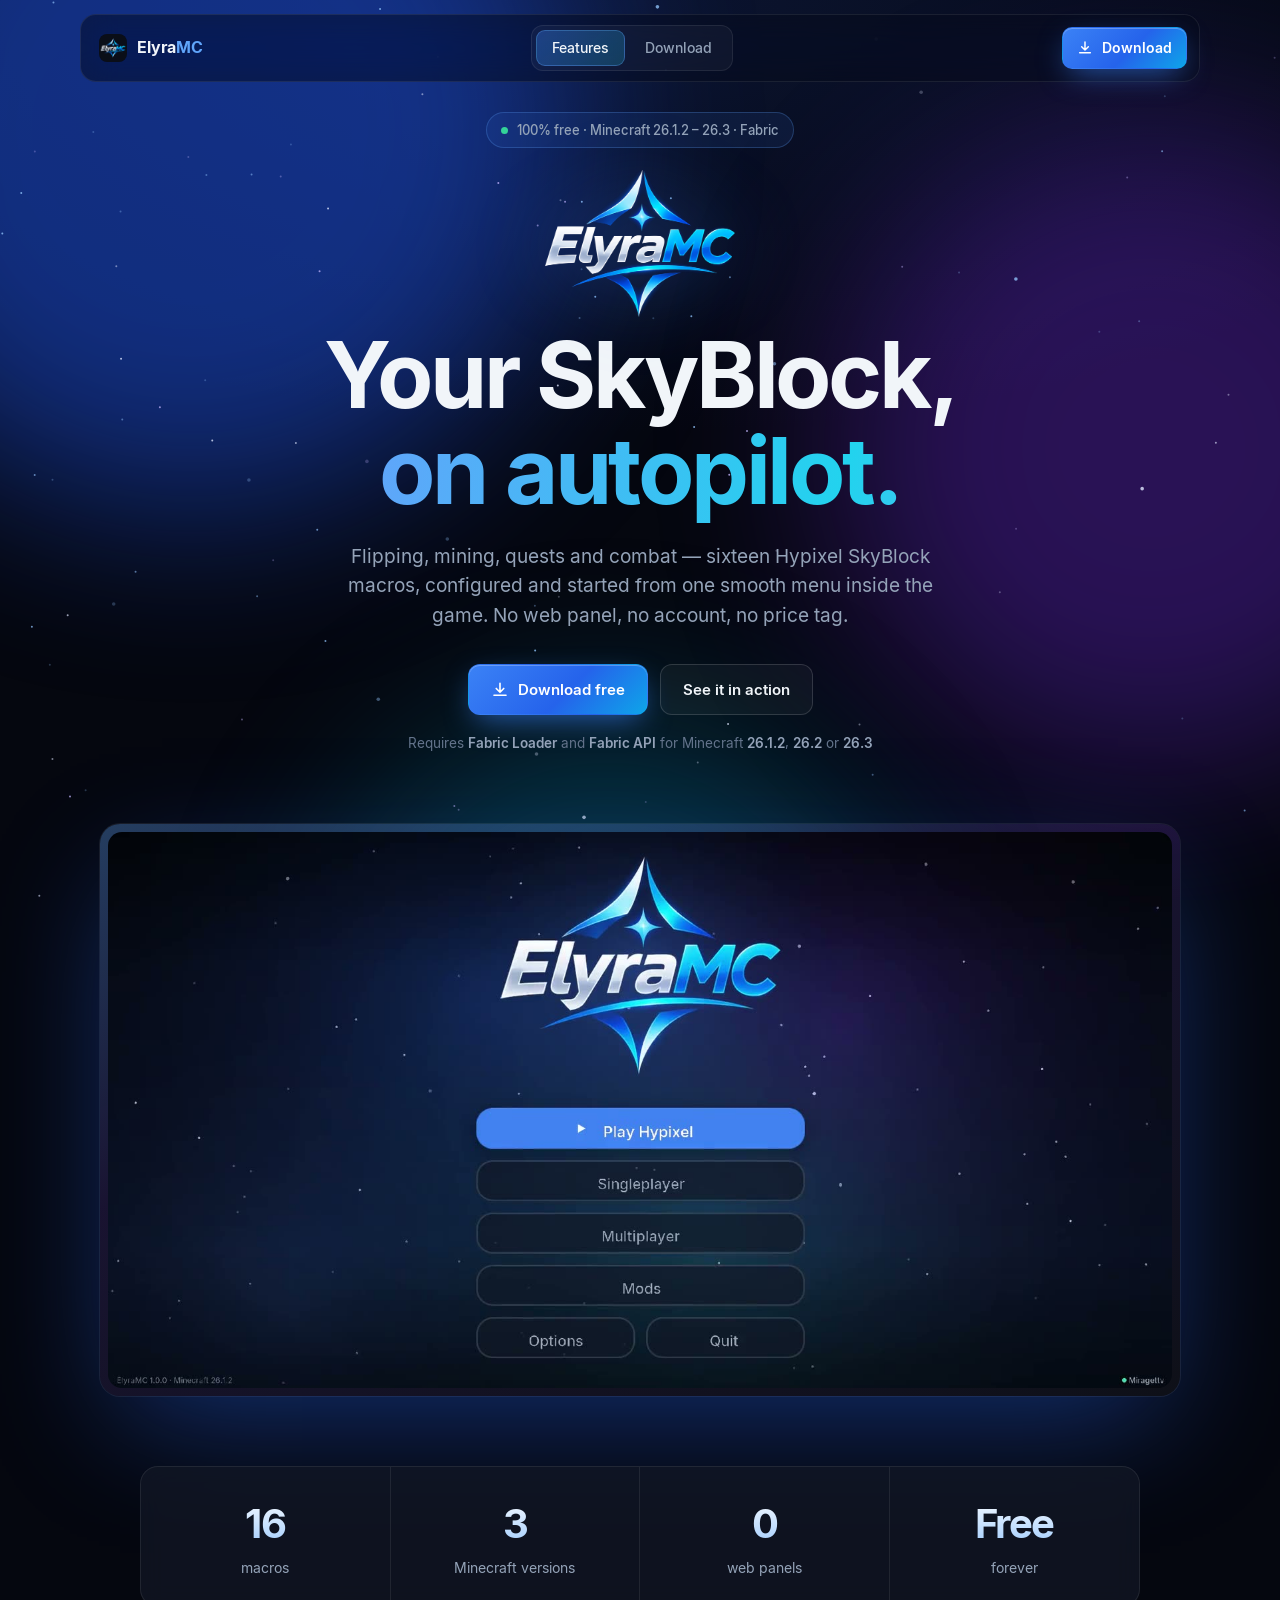
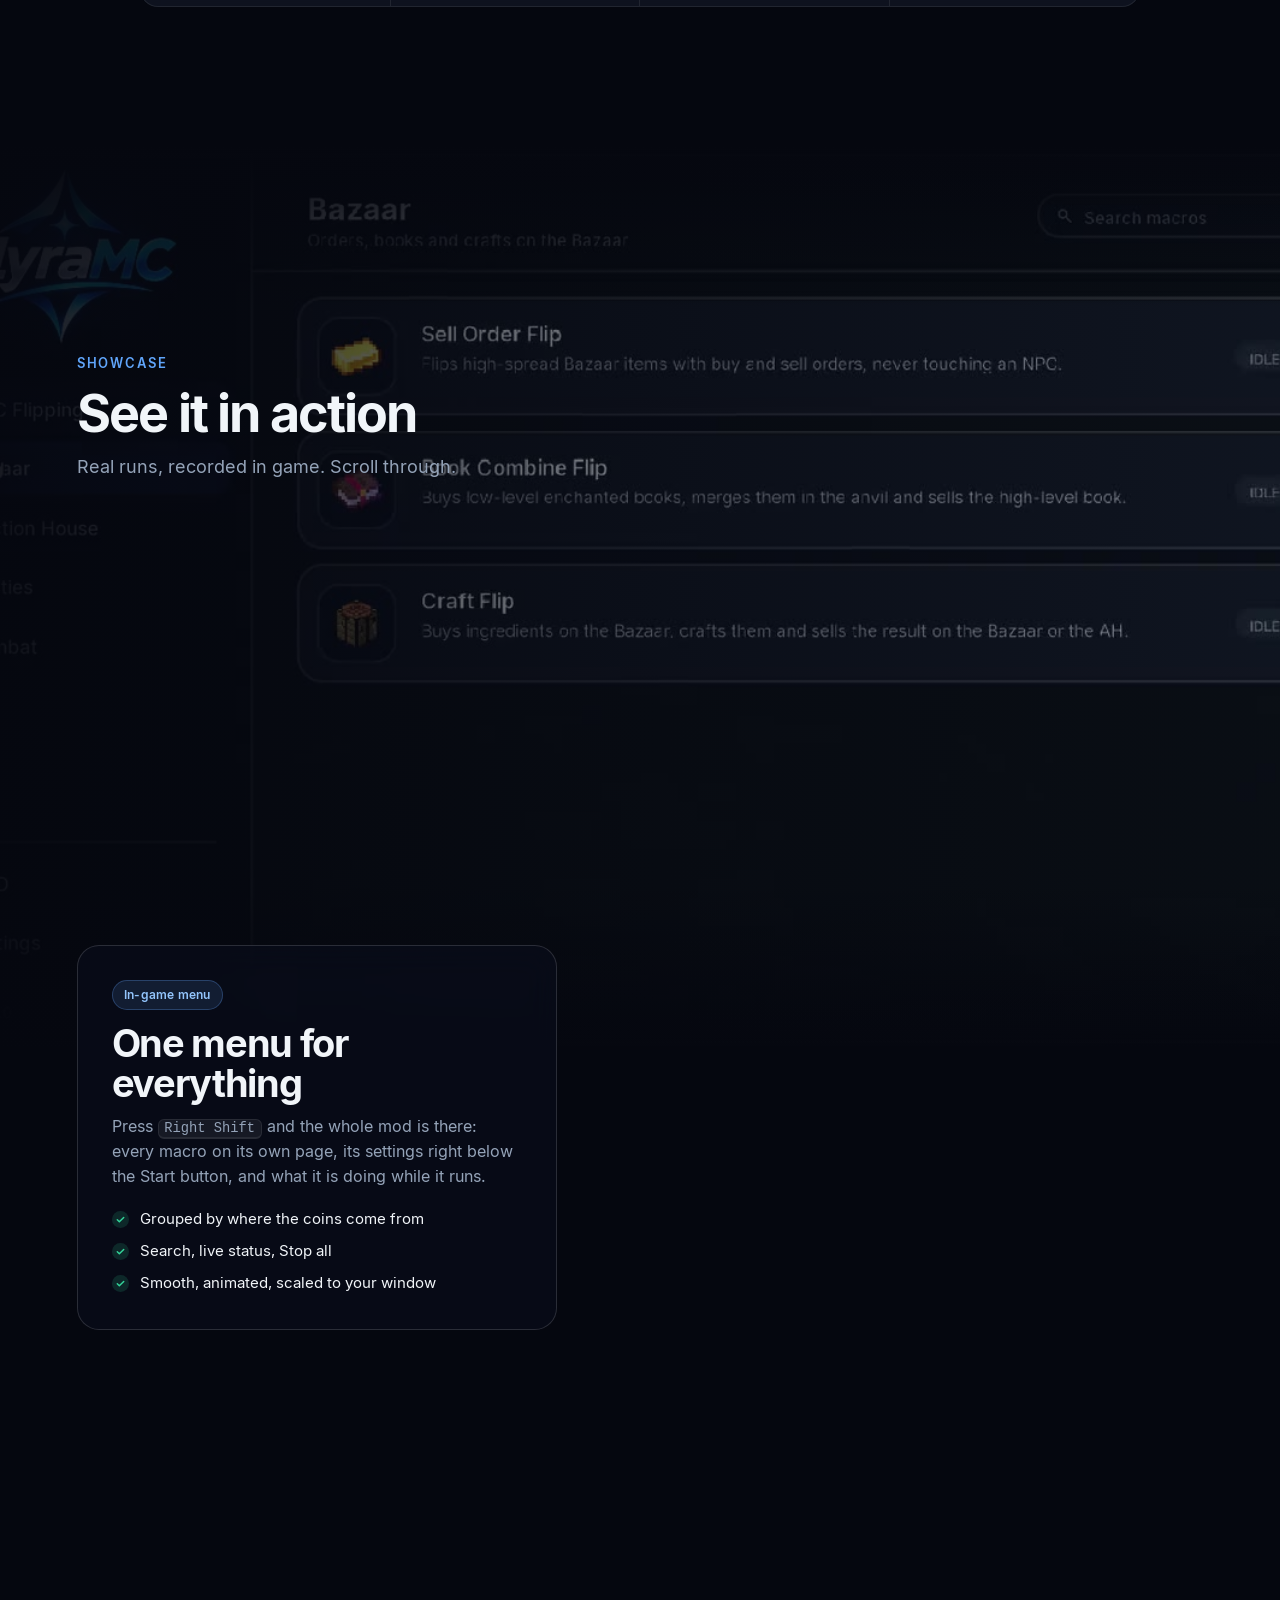
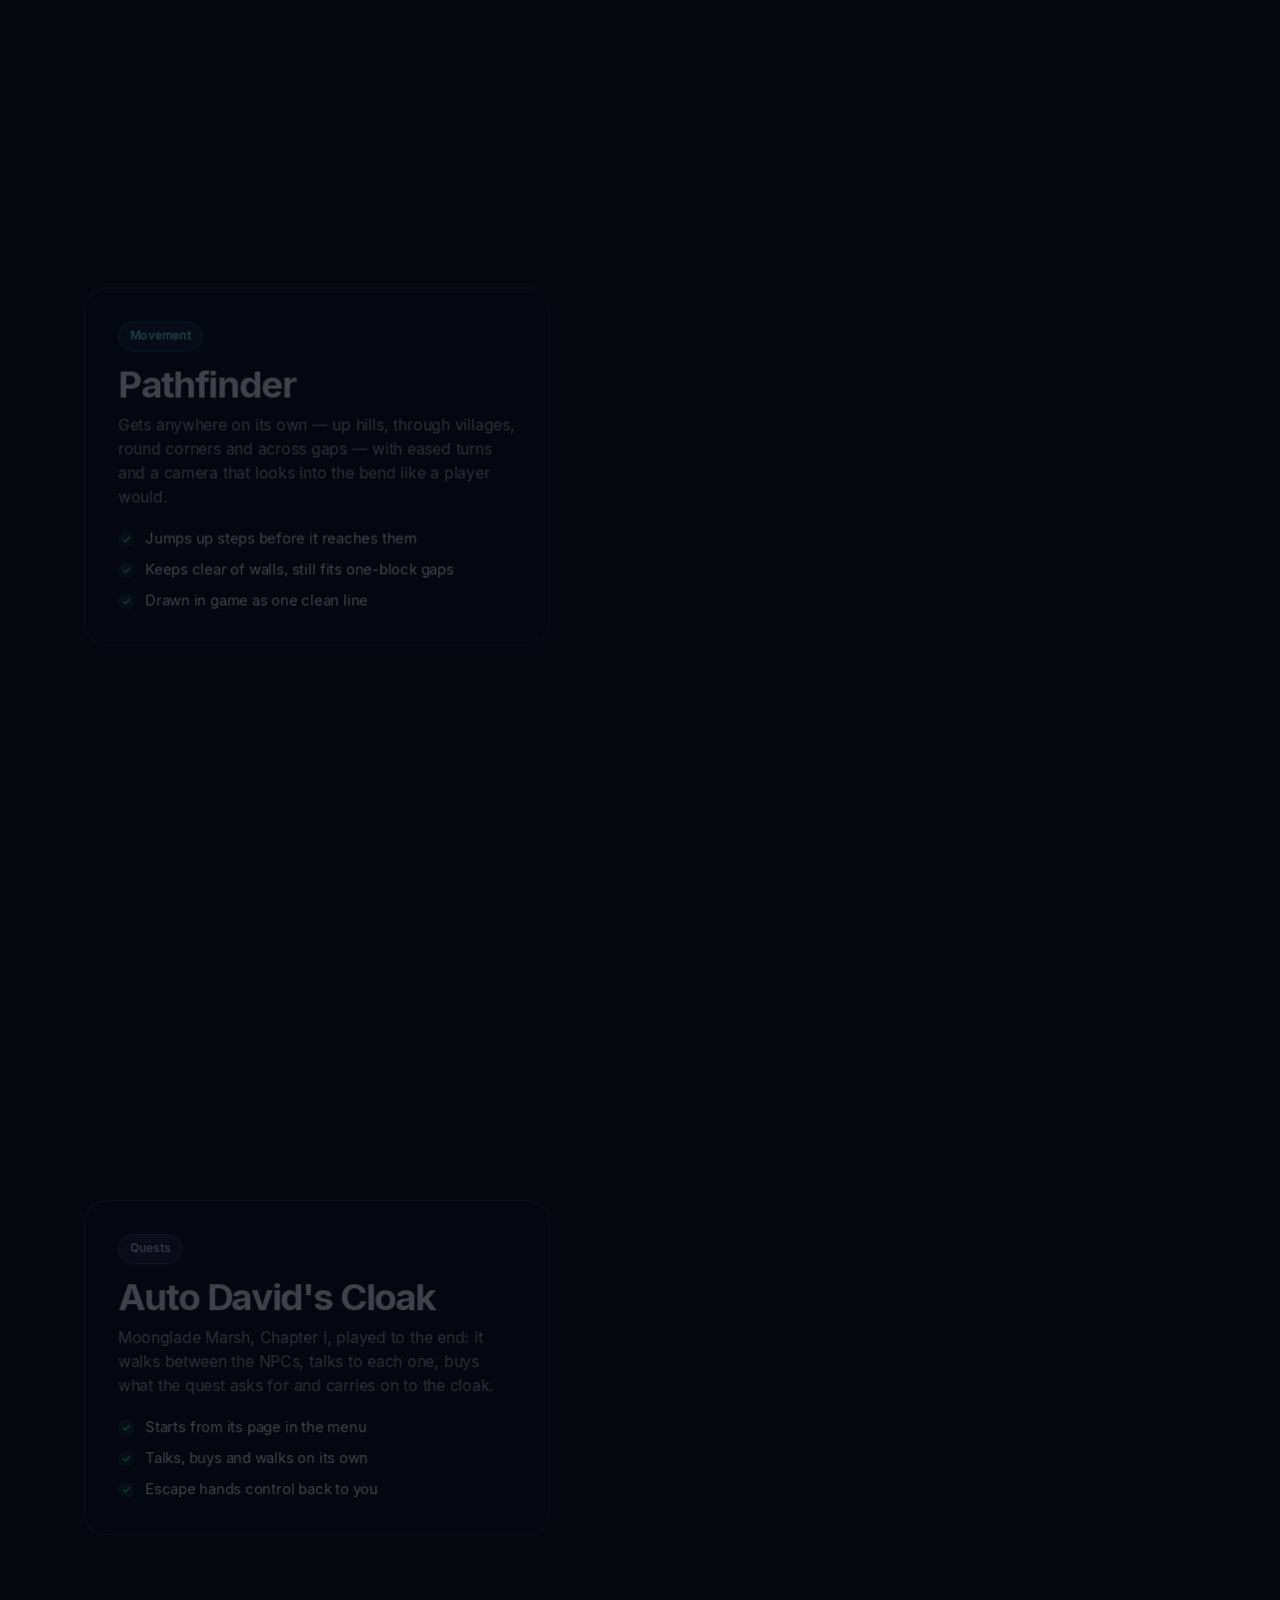
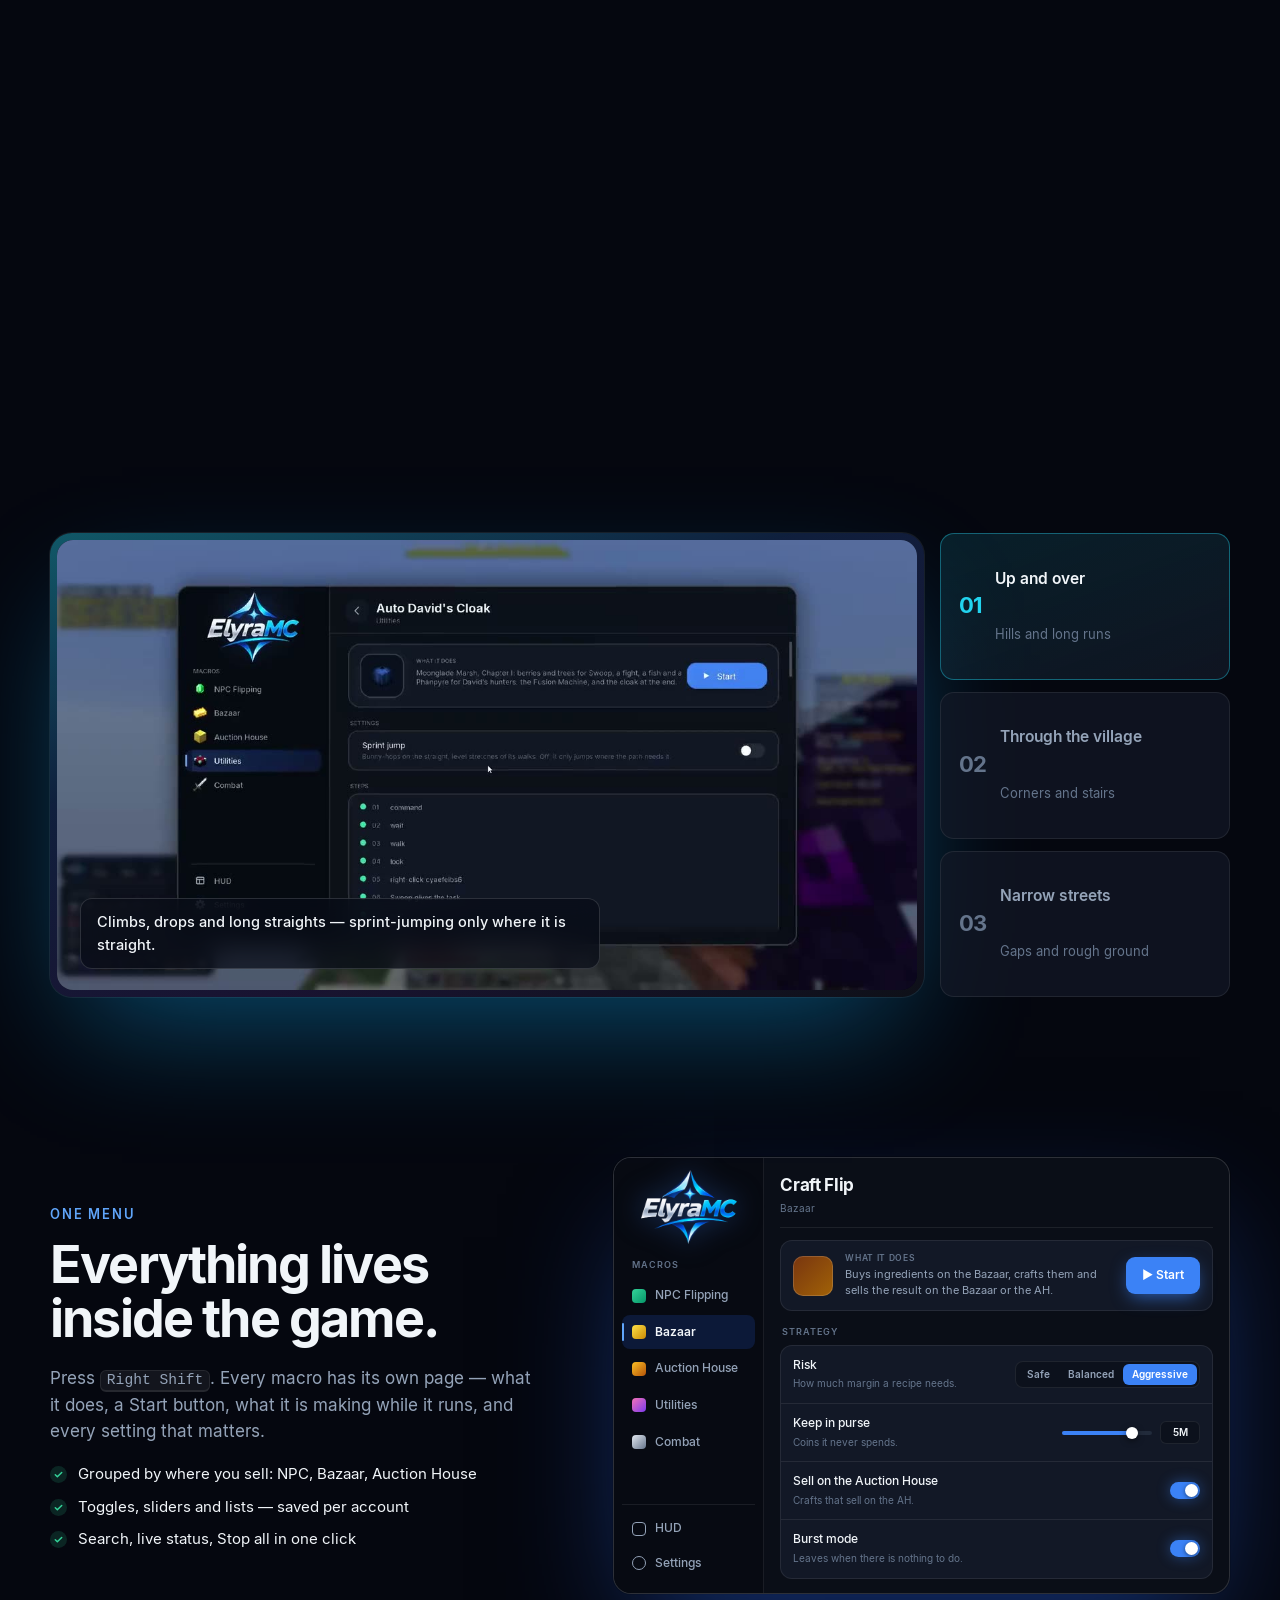
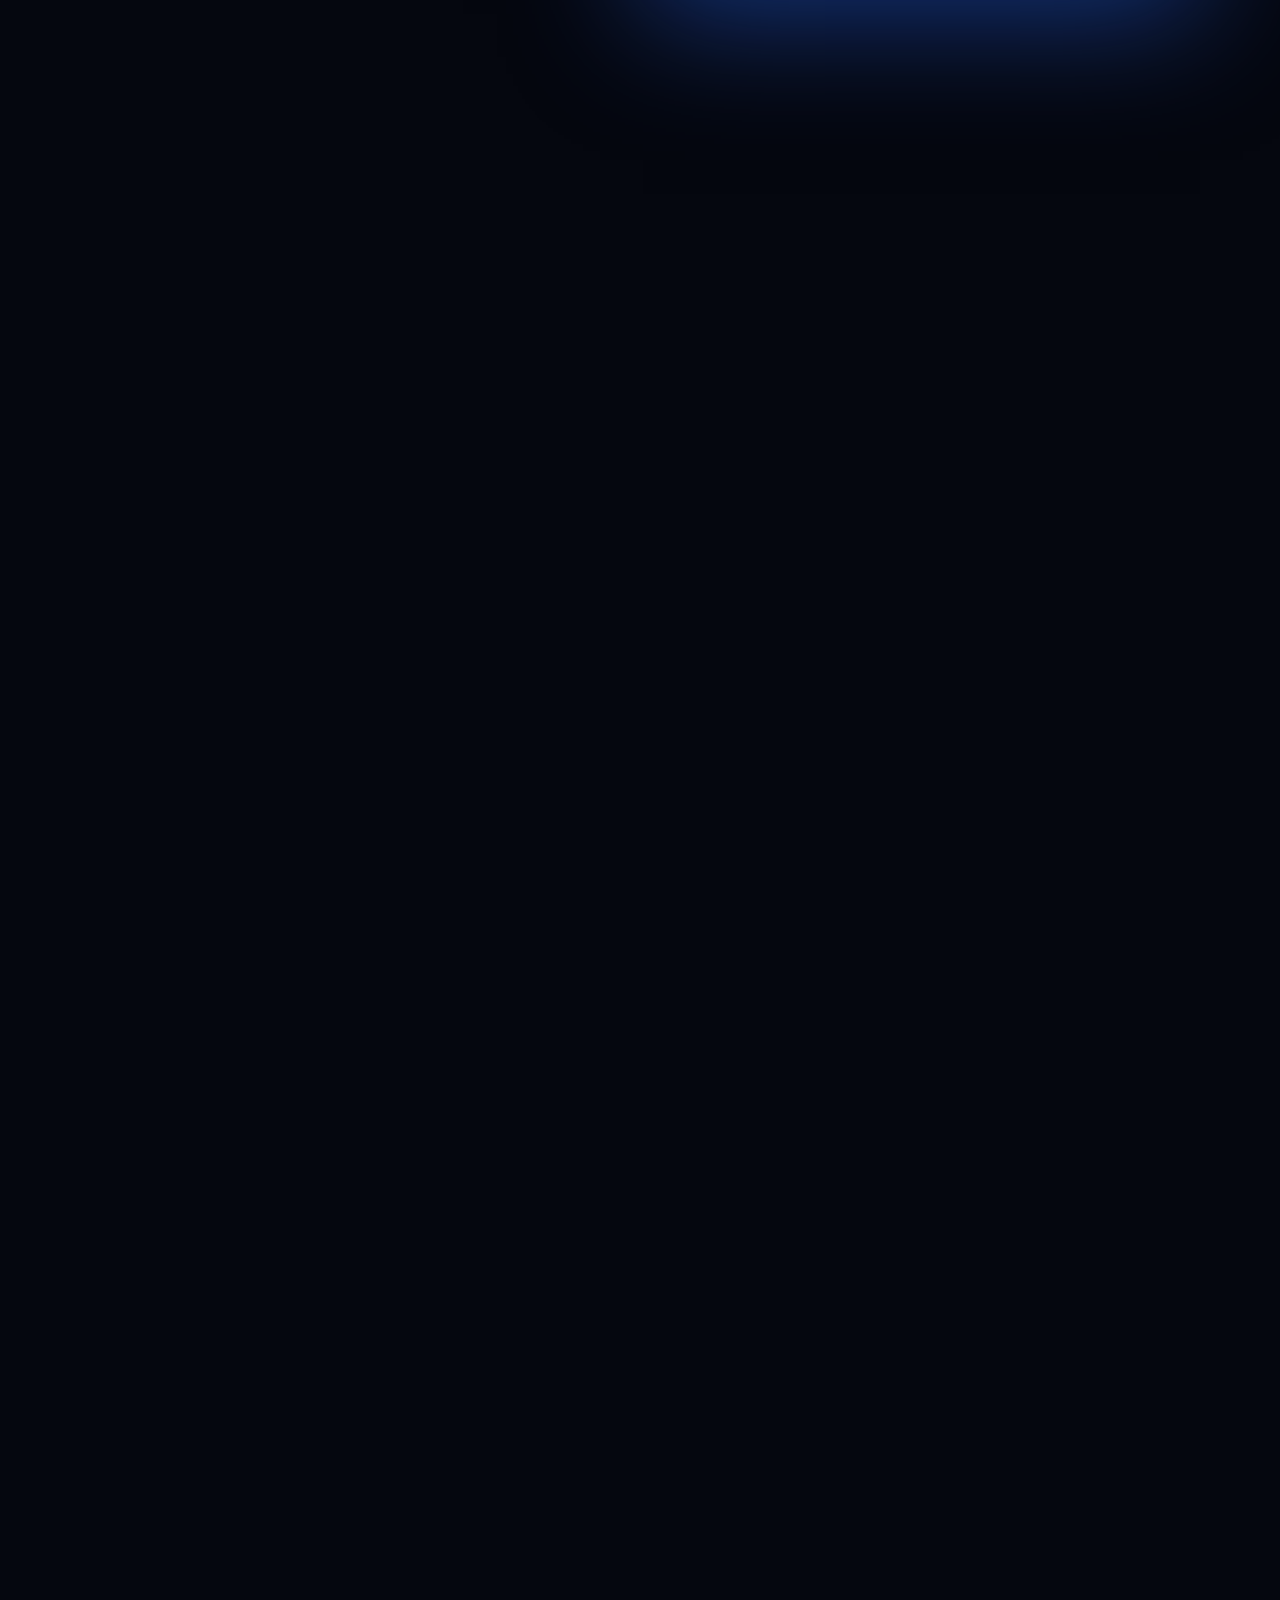
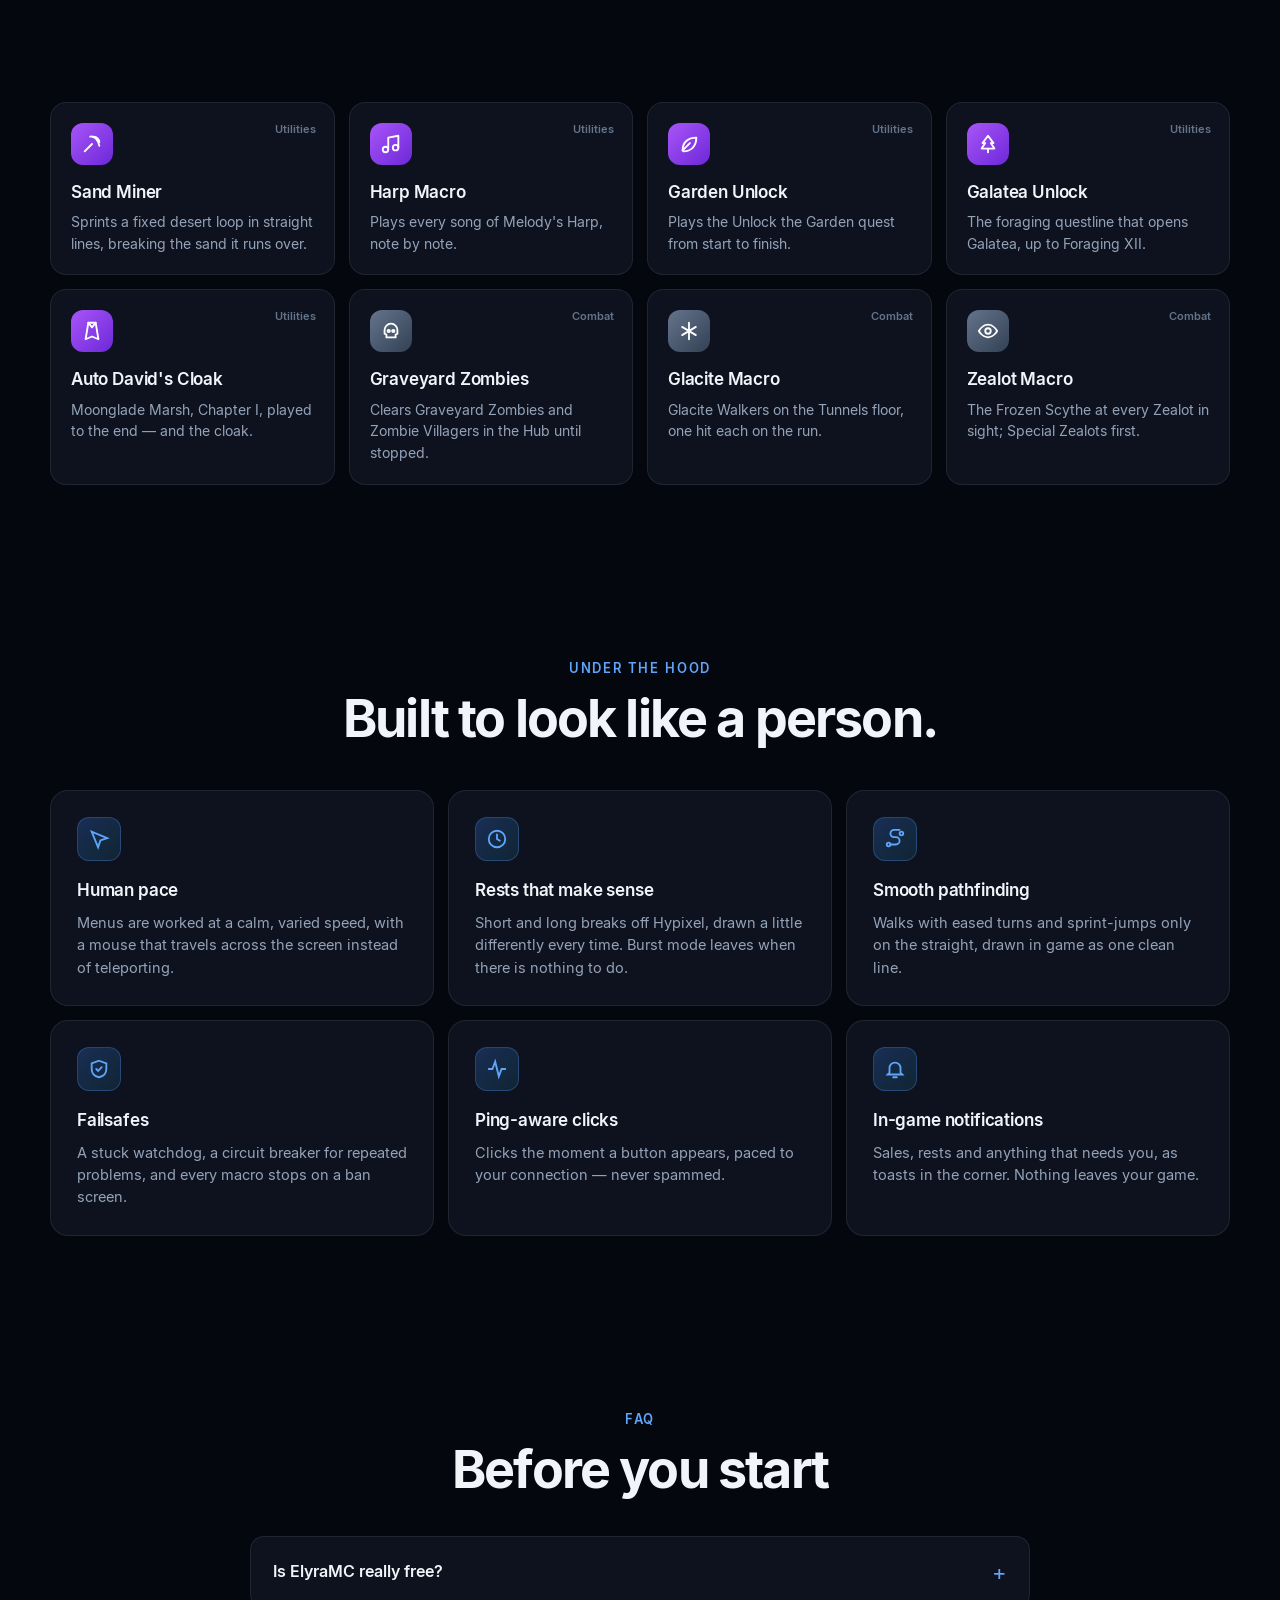
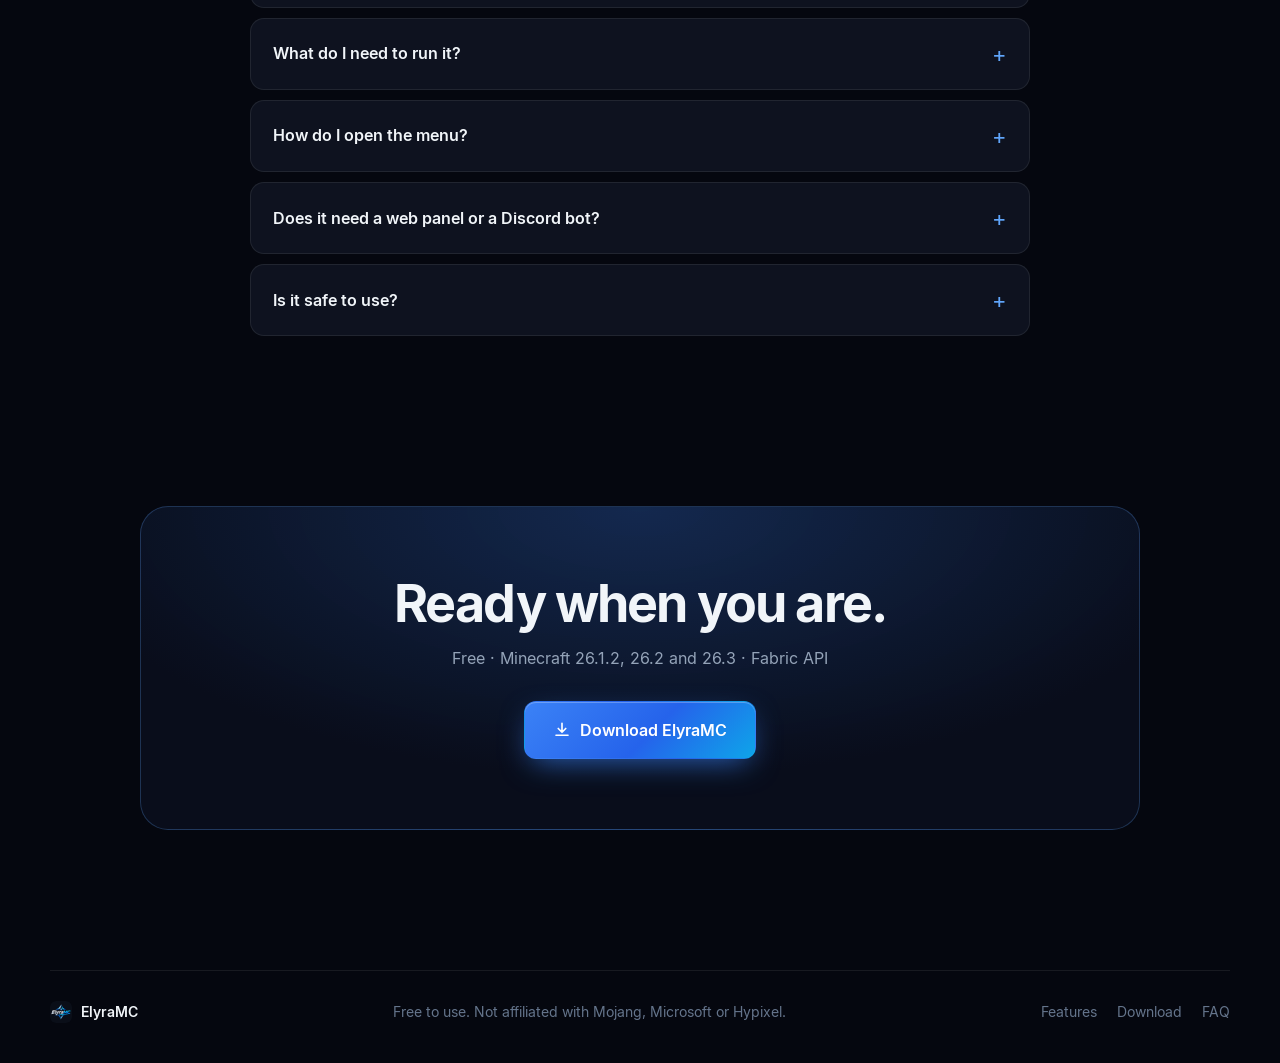
==== commit 21542e44: "Site: refresh the 1.1.0 jars for 26.1.2, 26.2 and 26.3 New obfuscated builds from 2026-11-20; sizes " ====
--- a/index.html
+++ b/index.html
@@ -292,7 +292,7 @@
         <div class="dl-info">
           <b>ElyraMC <span data-dl="mod">1.1.0</span></b>
           <div class="dl-tags"><span>Minecraft <i data-dl="mc">26.1.2</i></span><span>Fabric</span><span data-dl="size">2.6 MB</span></div>
-          <code class="dl-sha" title="SHA-256" data-dl="sha">SHA-256 1976c445…c4dea7af</code>
+          <code class="dl-sha" title="SHA-256" data-dl="sha">SHA-256 da5a0fbd…3cbd2814</code>
         </div>
         <a class="btn btn-primary btn-lg" id="dlBtn" href="downloads/elyramc-1.1.0-26.1.2.jar" download>
           <svg viewBox="0 0 24 24" aria-hidden="true"><path d="M12 3v12m0 0l-5-5m5 5l5-5M4 19h16"/></svg>
